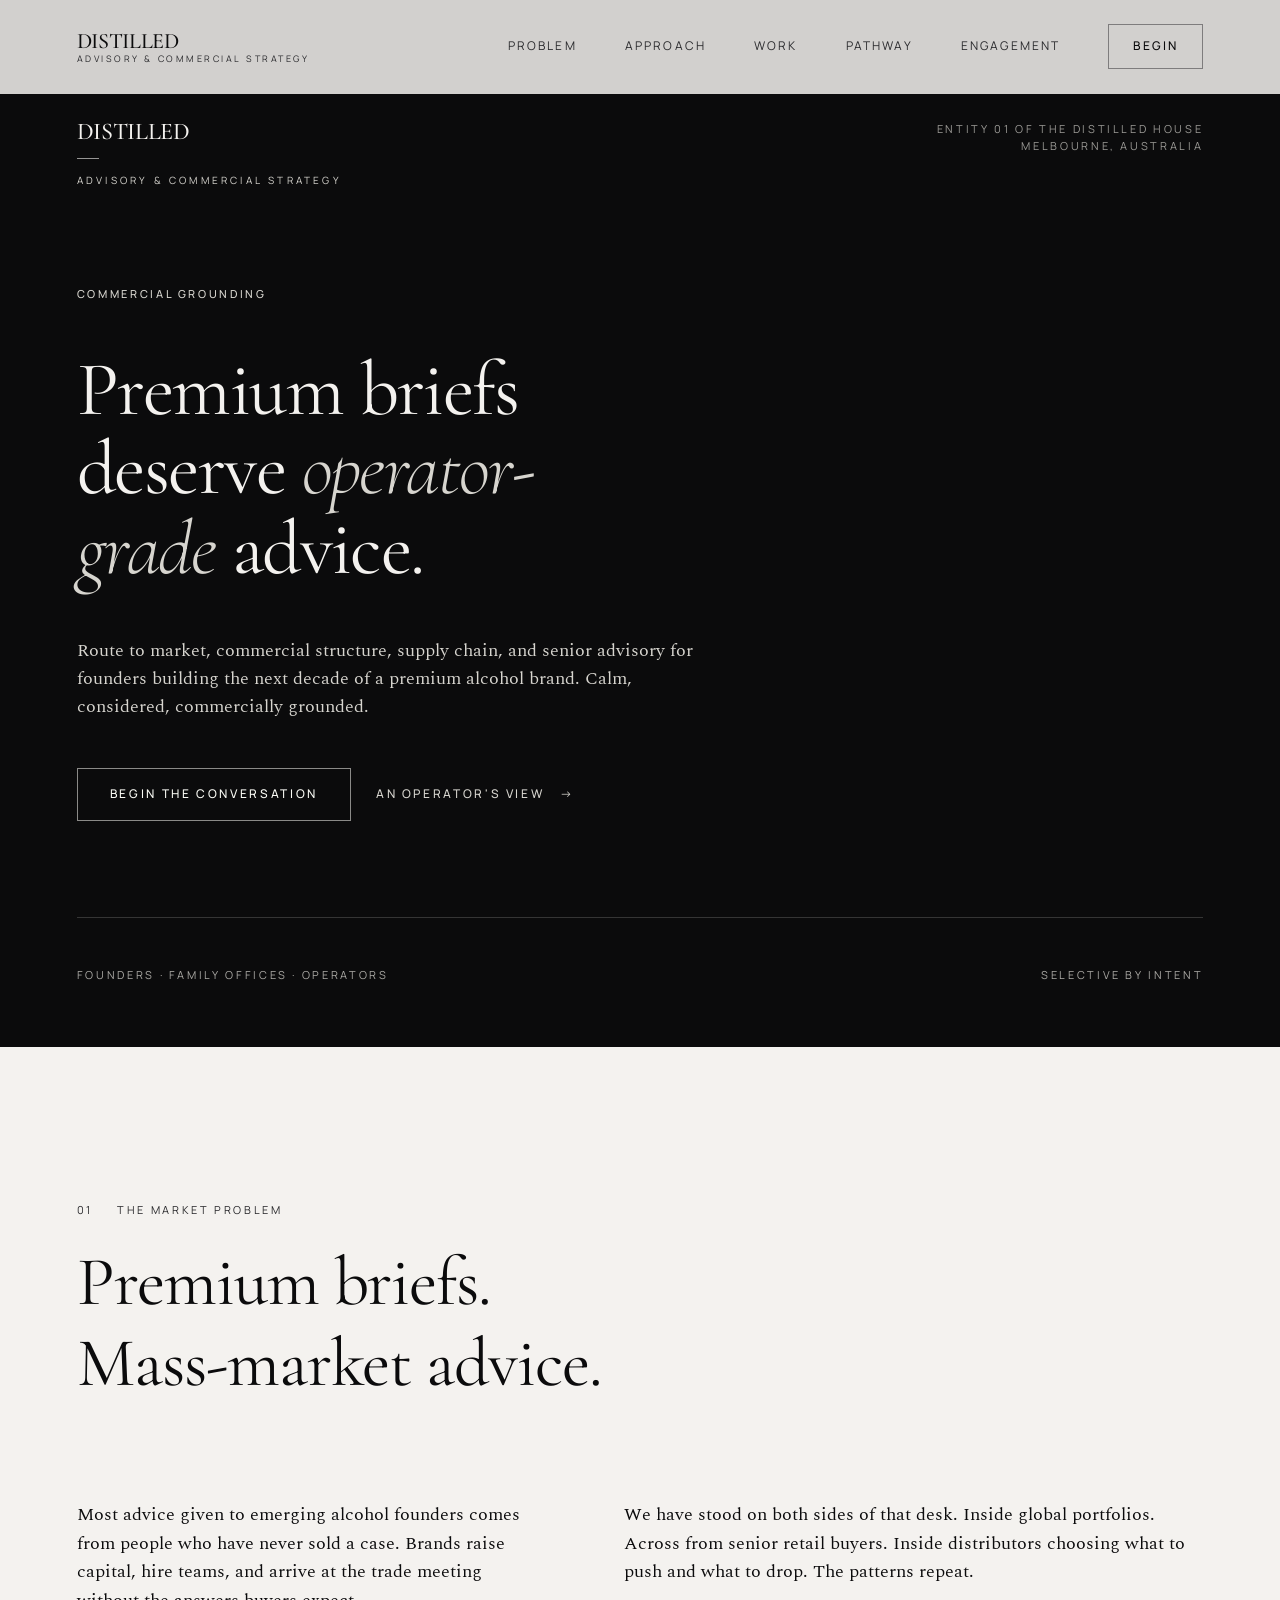
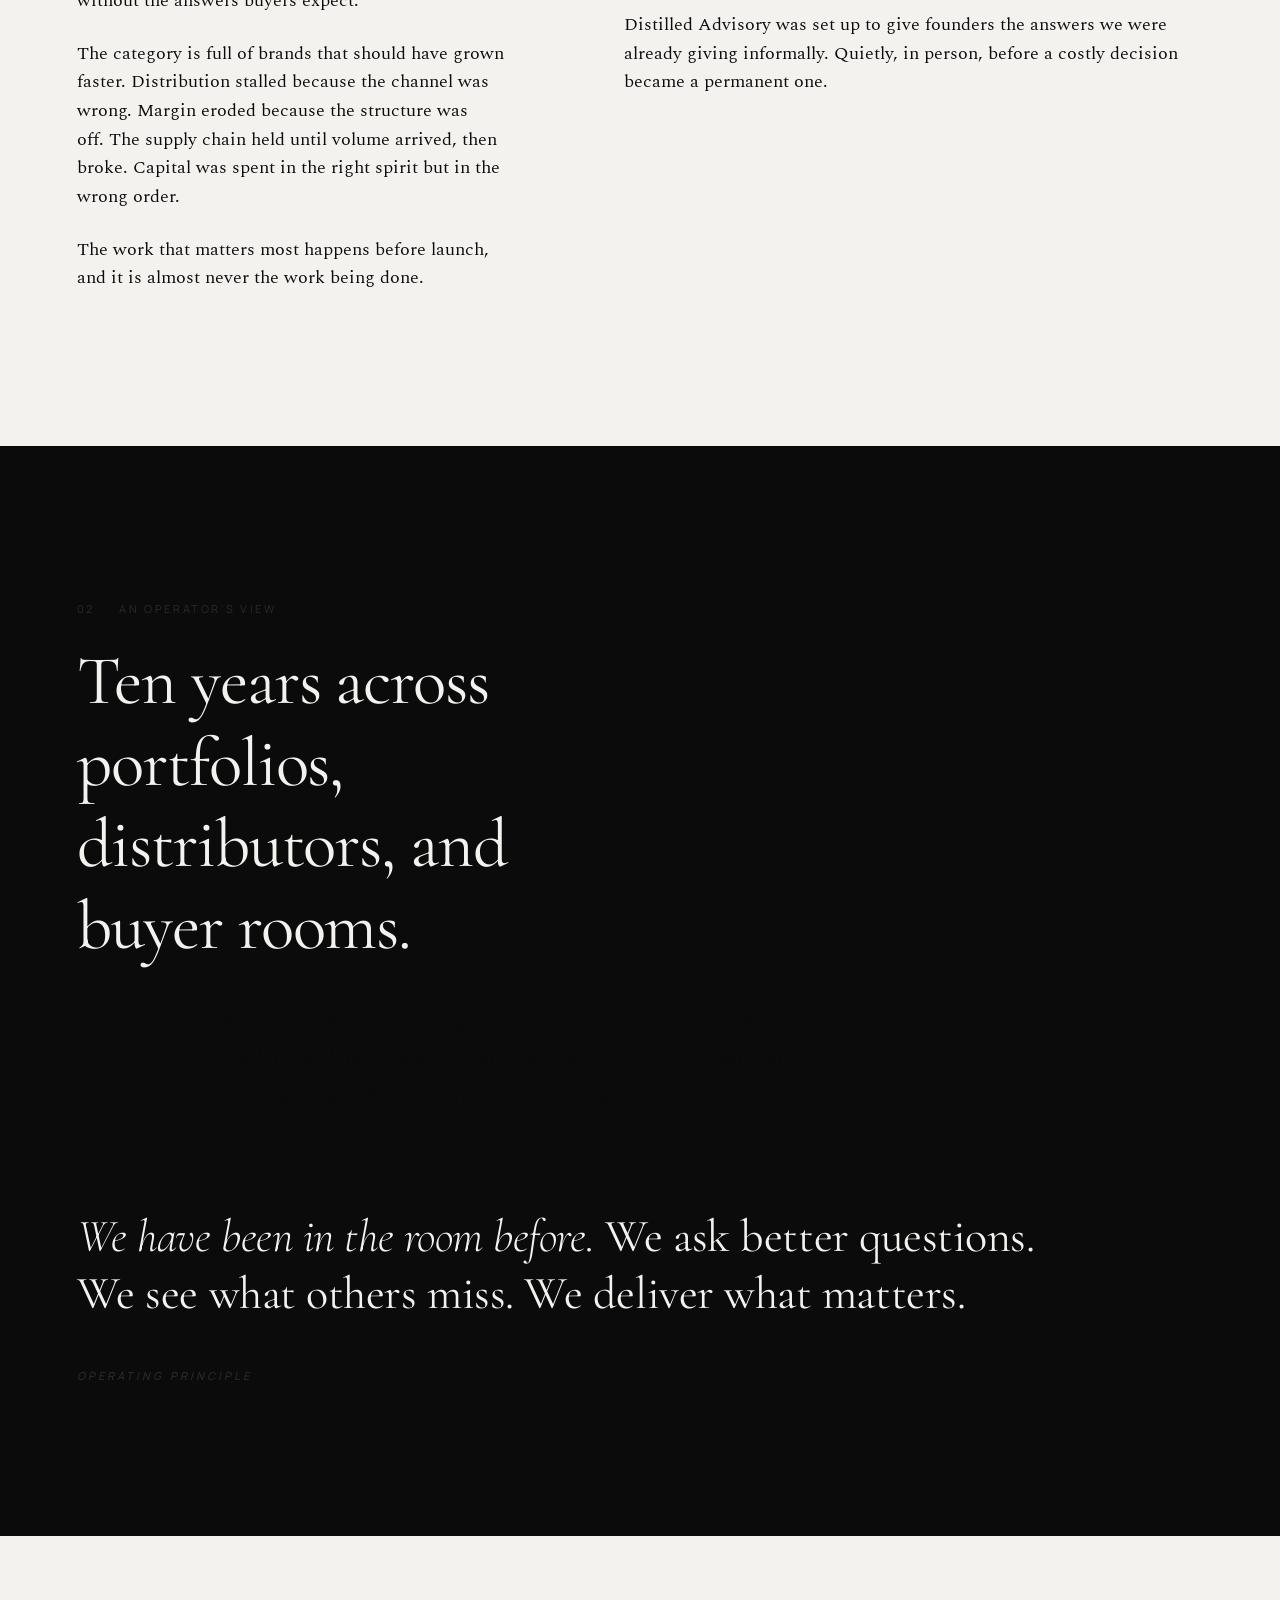
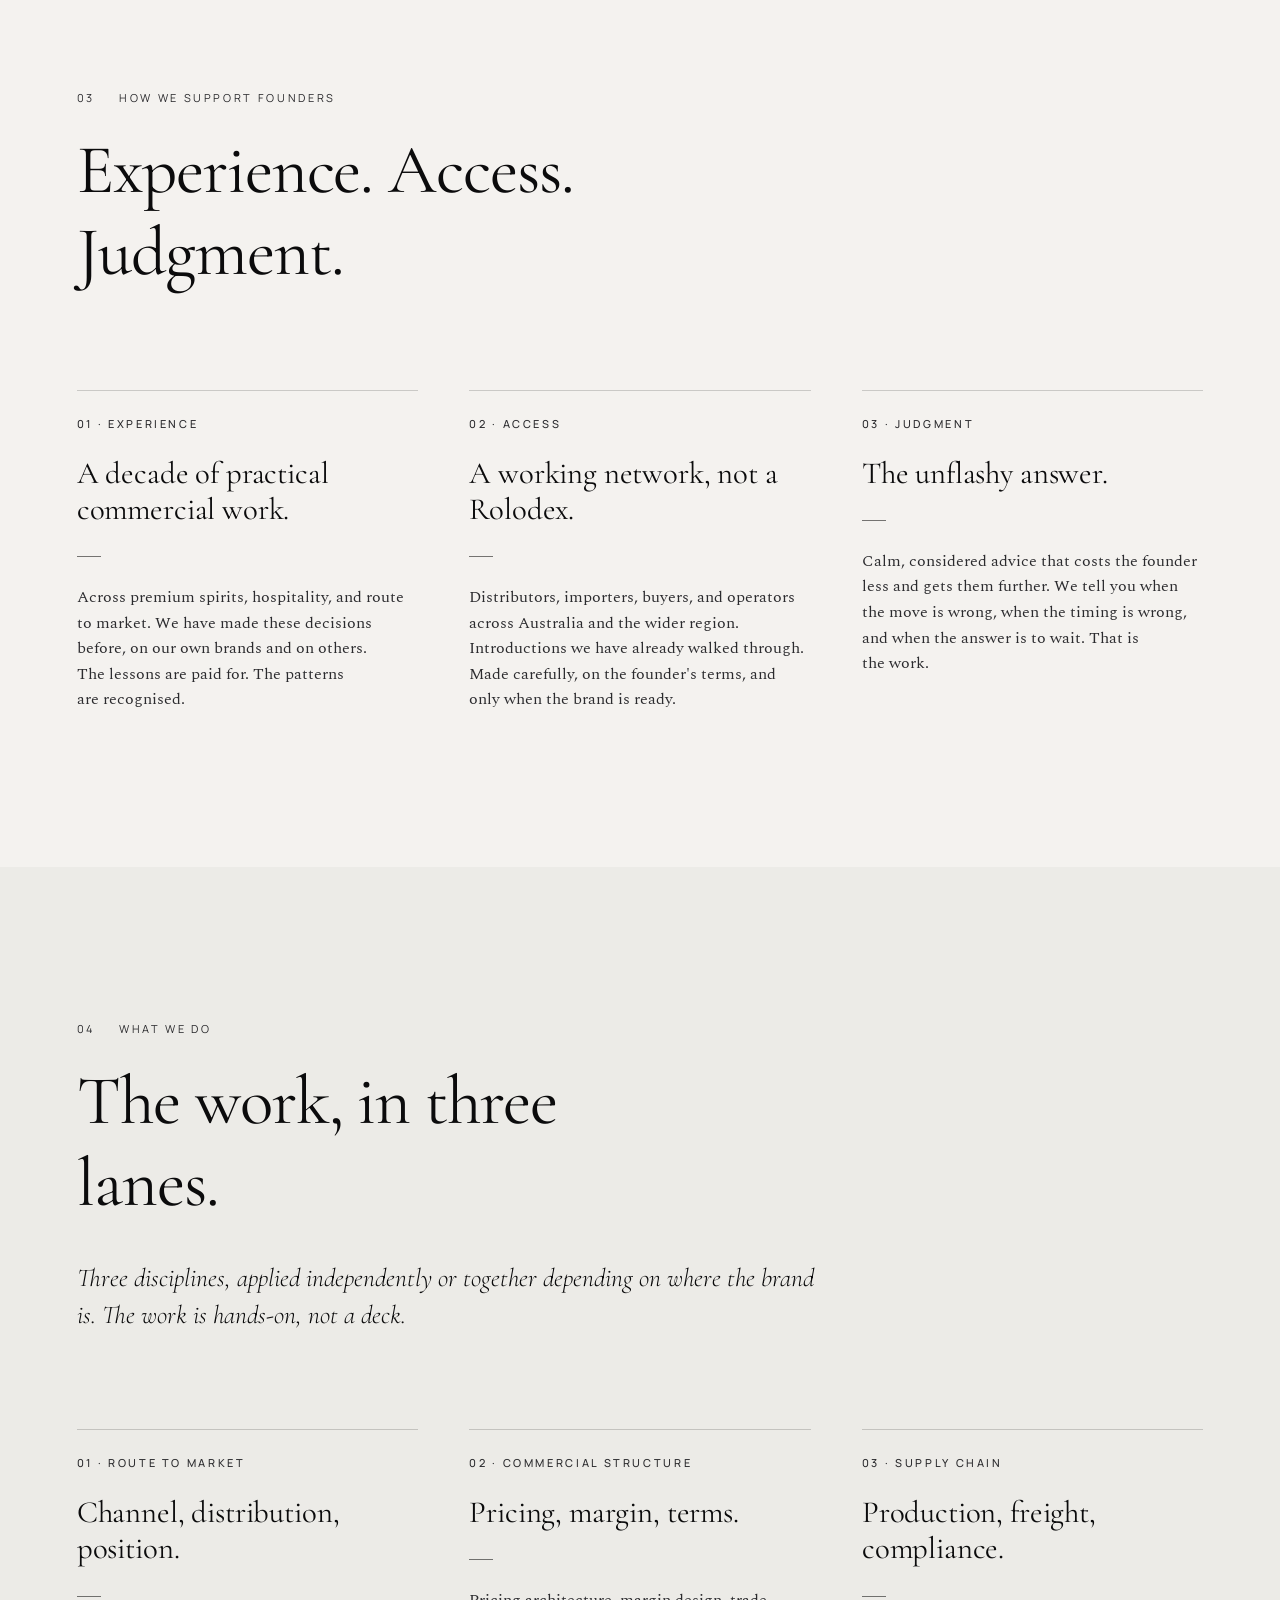
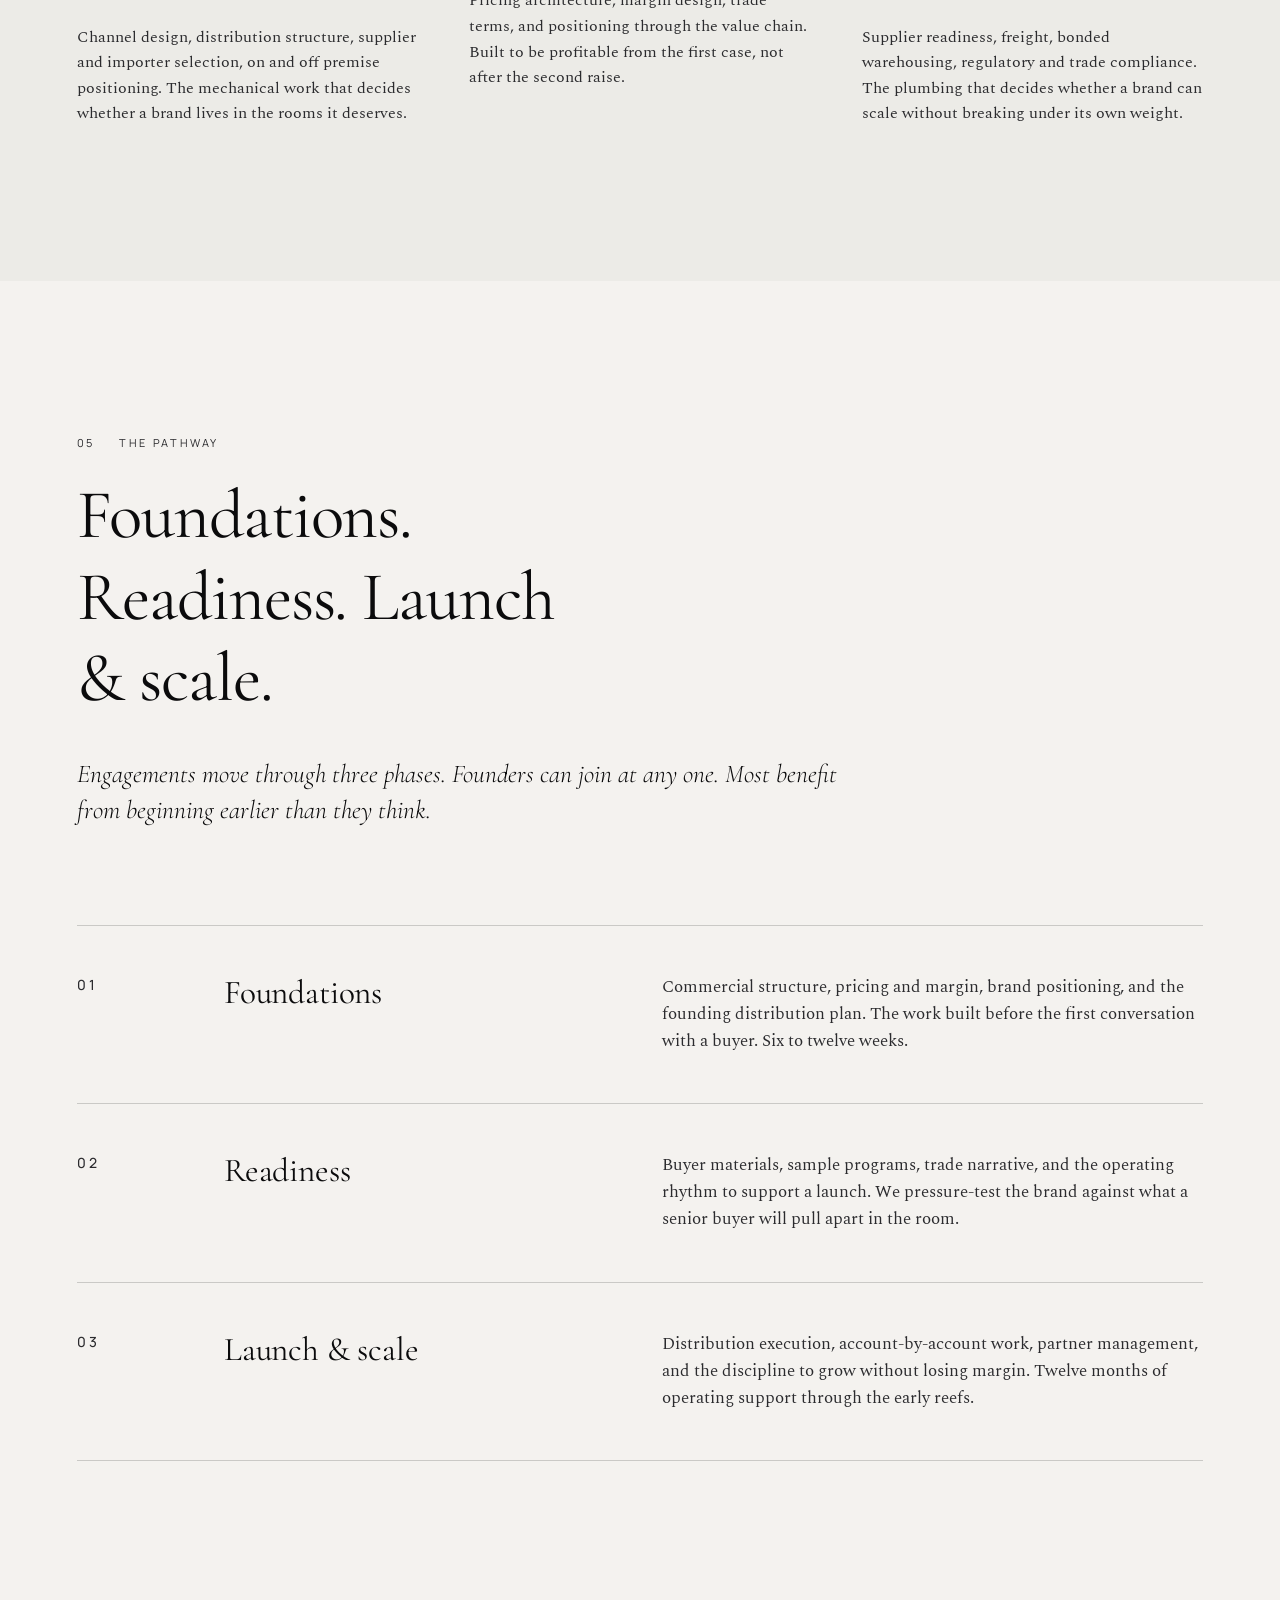
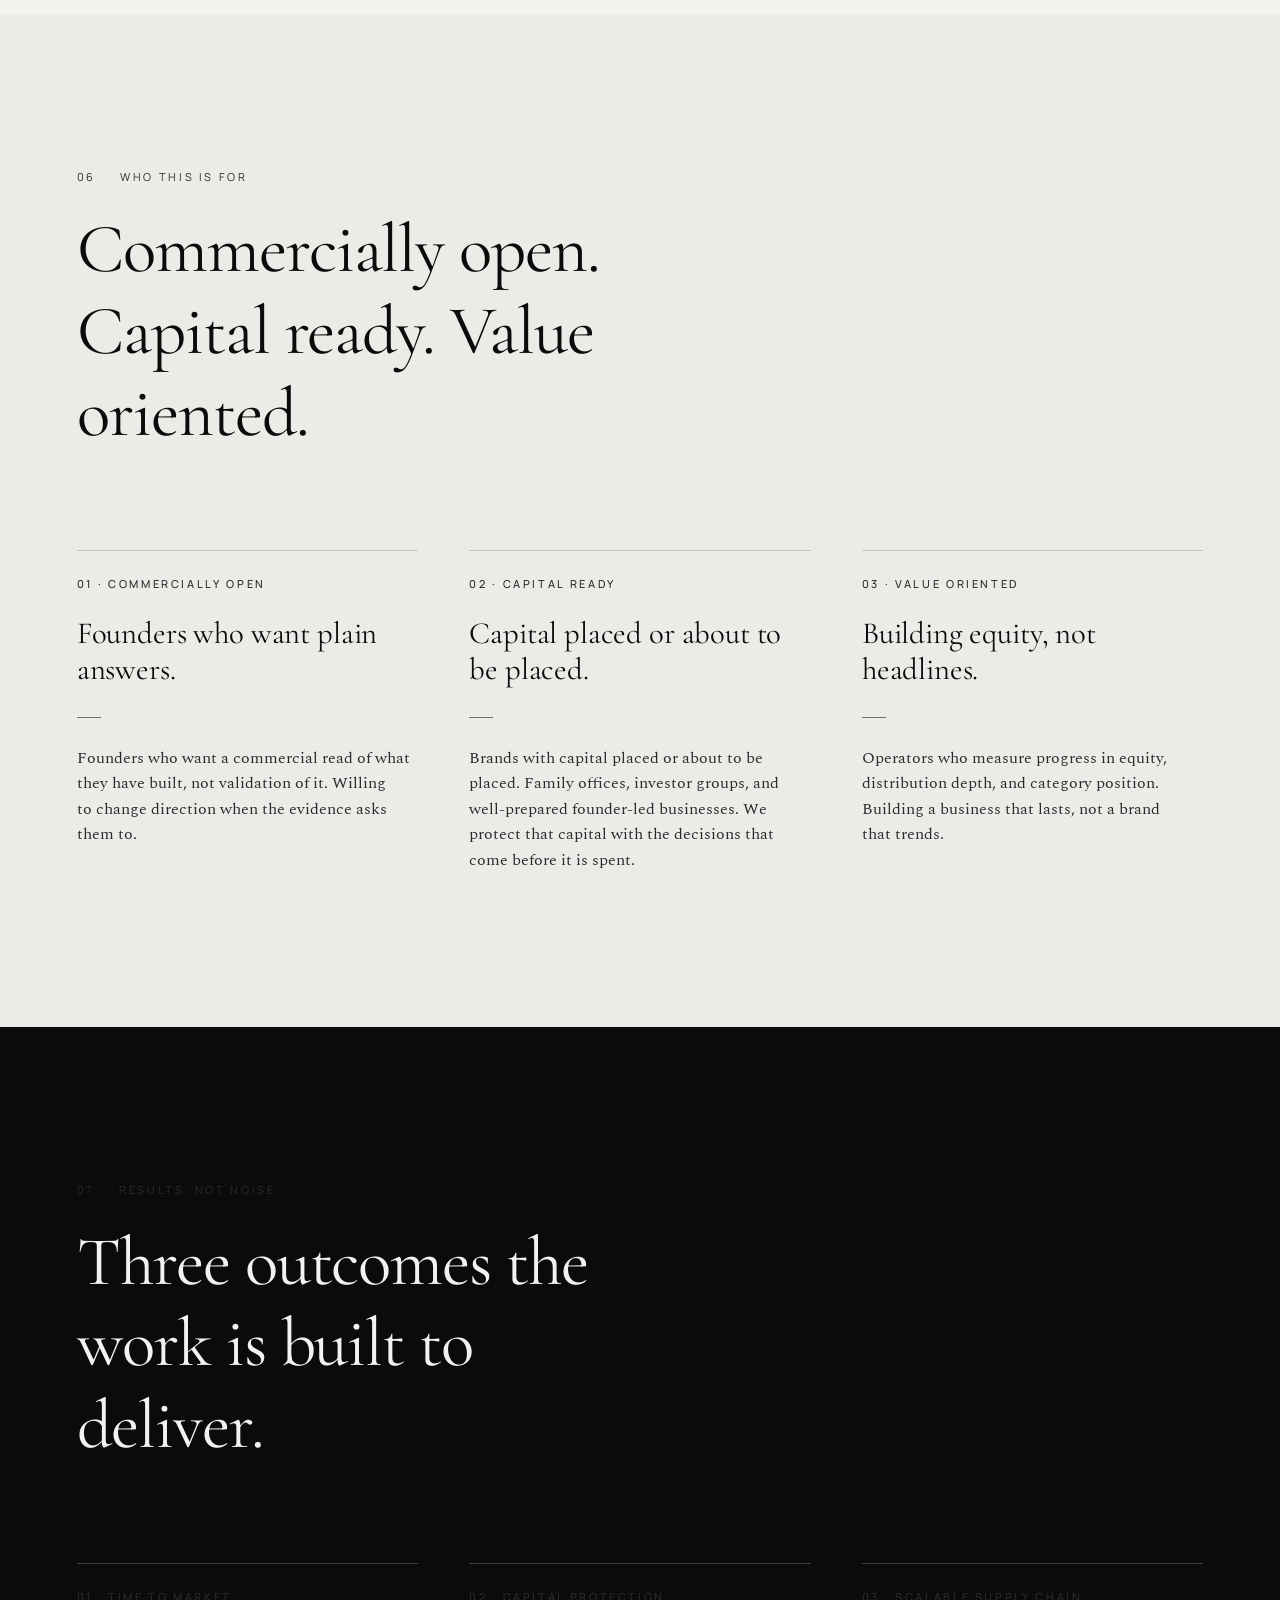
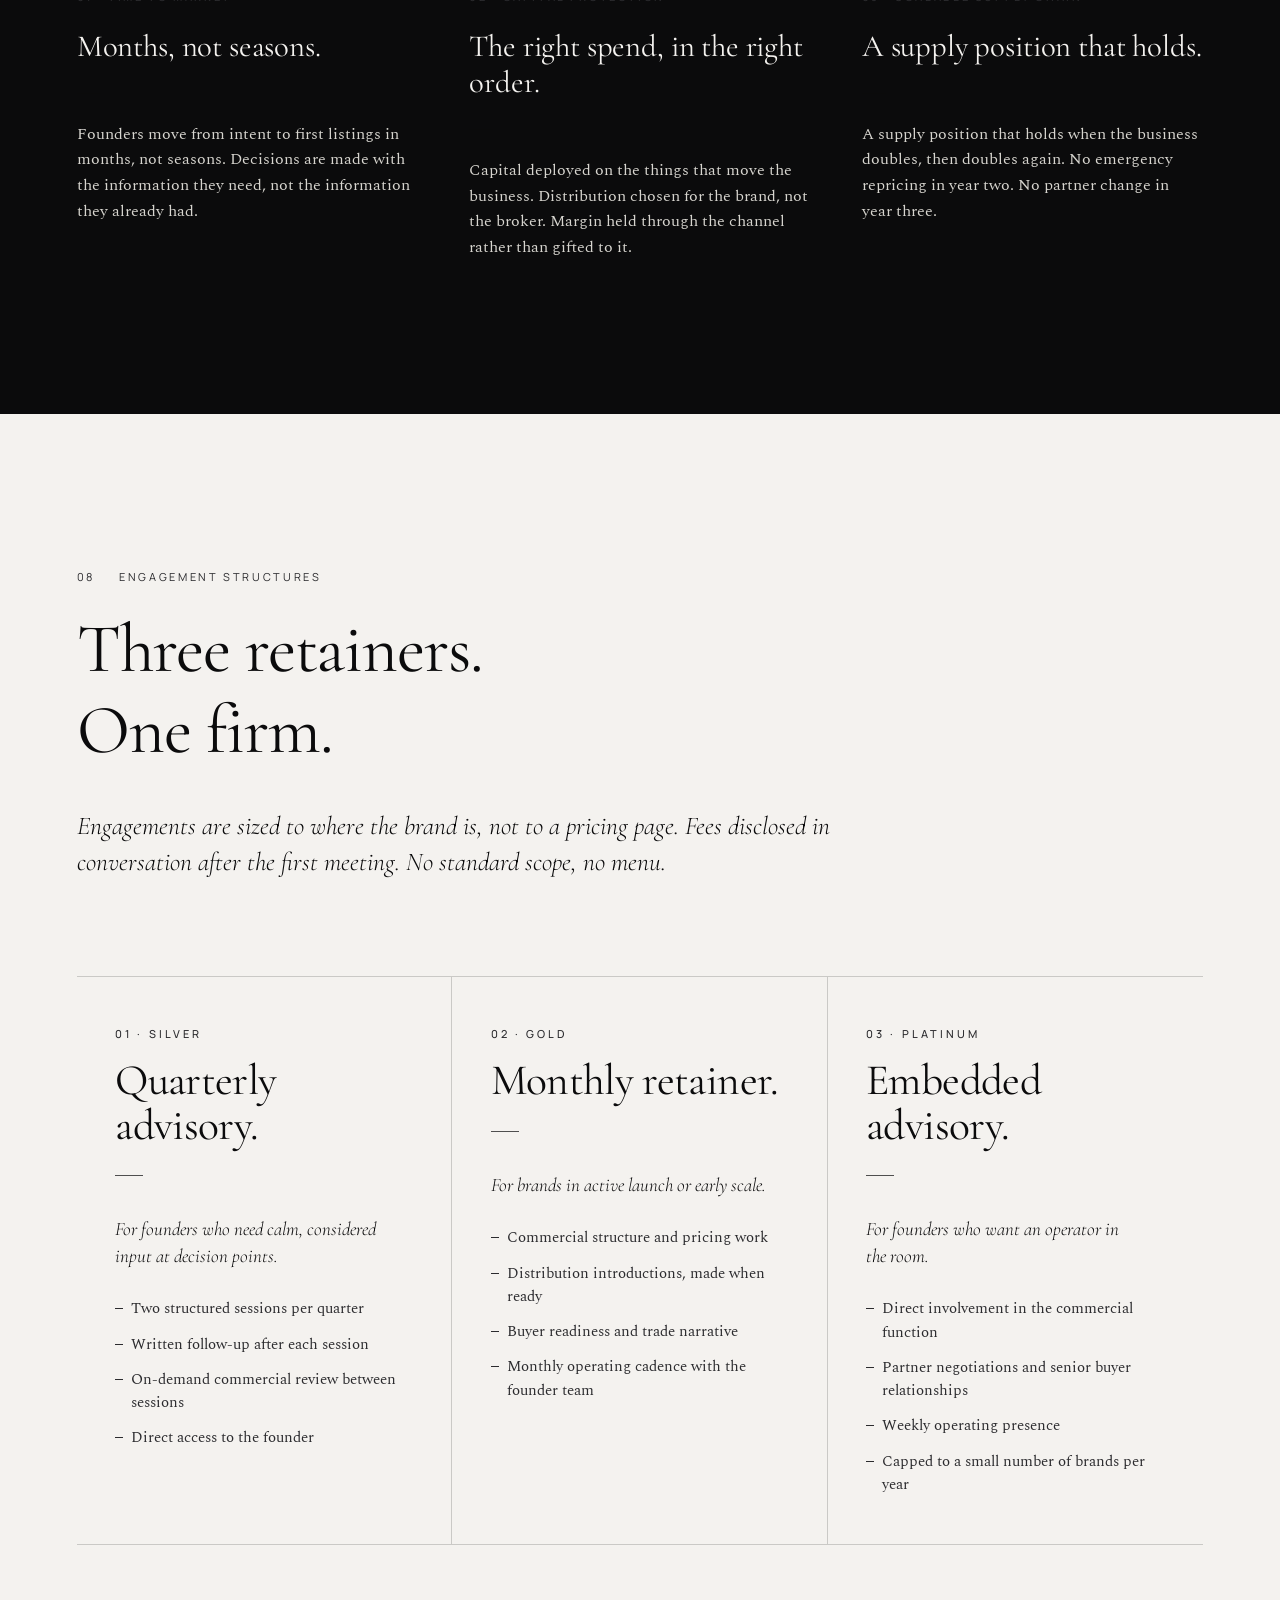
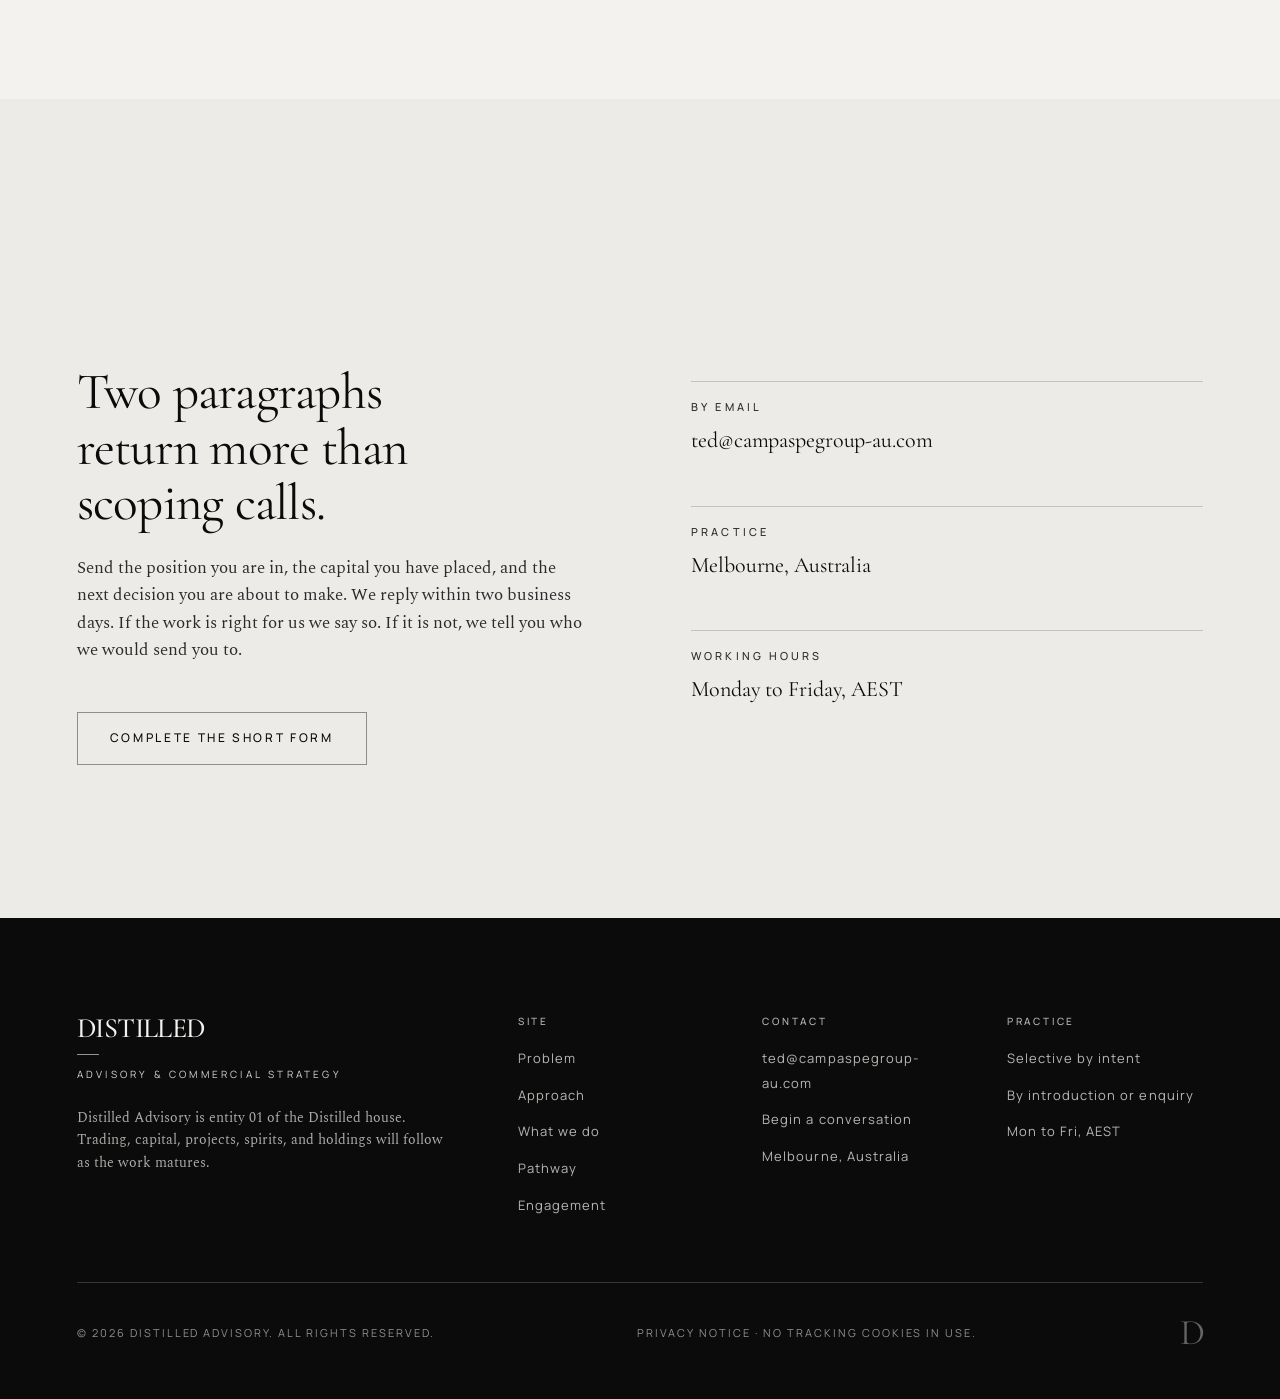
==== index.html @ 5939df92 "Initial site: editorial monochrome long-scroll, intake form, Netlify-ready" ====
<!doctype html>
<html lang="en-AU">
<head>
  <meta charset="utf-8">
  <meta name="viewport" content="width=device-width, initial-scale=1, viewport-fit=cover">
  <title>Distilled Advisory · Commercial Grounding for Premium Emerging Alcohol Brands</title>
  <meta name="description" content="Commercial grounding for emerging alcohol brands. Route to market, commercial structure, supply chain, and operator-grade advisory for founders building the next decade of their business.">
  <meta name="author" content="Distilled Advisory">
  <meta name="theme-color" content="#0B0B0C">

  <link rel="canonical" href="https://distilledadvisory.com.au/">

  <meta property="og:type" content="website">
  <meta property="og:site_name" content="Distilled Advisory">
  <meta property="og:title" content="Distilled Advisory · Commercial Grounding for Premium Emerging Alcohol Brands">
  <meta property="og:description" content="Route to market, commercial structure, supply chain, and operator-grade advisory for founders building premium alcohol brands.">
  <meta property="og:image" content="https://distilledadvisory.com.au/assets/icons/og-image.svg">
  <meta property="og:url" content="https://distilledadvisory.com.au/">

  <meta name="twitter:card" content="summary_large_image">
  <meta name="twitter:title" content="Distilled Advisory">
  <meta name="twitter:description" content="Commercial grounding for premium emerging alcohol brands.">
  <meta name="twitter:image" content="https://distilledadvisory.com.au/assets/icons/og-image.svg">

  <link rel="icon" href="/assets/icons/favicon.svg" type="image/svg+xml">
  <link rel="mask-icon" href="/assets/icons/favicon.svg" color="#0B0B0C">
  <link rel="apple-touch-icon" href="/assets/icons/apple-touch-icon.svg">

  <link rel="preconnect" href="https://fonts.googleapis.com">
  <link rel="preconnect" href="https://fonts.gstatic.com" crossorigin>

  <link rel="stylesheet" href="/assets/css/styles.css">
</head>
<body>

<a href="#main" class="skip-link">Skip to content</a>

<header class="nav" id="nav">
  <a href="/" class="nav__brand" aria-label="Distilled Advisory home">
    <span class="nav__wordmark">DISTILLED</span>
    <span class="nav__desc">Advisory &amp; Commercial Strategy</span>
  </a>

  <nav class="nav__links" aria-label="Primary">
    <a href="#problem" class="nav__link">Problem</a>
    <a href="#approach" class="nav__link">Approach</a>
    <a href="#work" class="nav__link">Work</a>
    <a href="#pathway" class="nav__link">Pathway</a>
    <a href="#engagement" class="nav__link">Engagement</a>
    <a href="/enquire.html" class="nav__cta">Begin</a>
  </nav>

  <button class="nav__toggle" aria-label="Menu" aria-expanded="false" aria-controls="nav-drawer">
    <span class="nav__toggle-bar"></span>
  </button>
</header>

<aside class="nav-drawer" id="nav-drawer" aria-hidden="true">
  <a href="#problem" class="nav-drawer__link">Problem</a>
  <a href="#approach" class="nav-drawer__link">Approach</a>
  <a href="#work" class="nav-drawer__link">Work</a>
  <a href="#pathway" class="nav-drawer__link">Pathway</a>
  <a href="#who" class="nav-drawer__link">Who this is for</a>
  <a href="#engagement" class="nav-drawer__link">Engagement</a>
  <a href="#contact" class="nav-drawer__link">Contact</a>
  <a href="/enquire.html" class="nav-drawer__link">Begin the conversation</a>
</aside>

<main id="main">

  <!-- ========== HERO ========== -->
  <section class="hero" aria-label="Distilled Advisory">
    <div class="hero__top">
      <div class="hero__brand">
        <div class="hero__wordmark">DISTILLED</div>
        <div class="hero__rule"></div>
        <div class="hero__desc">Advisory &amp; Commercial Strategy</div>
      </div>
      <div class="hero__meta">
        Entity 01 of the Distilled house<br>
        Melbourne, Australia
      </div>
    </div>

    <div class="hero__center">
      <div class="hero__eyebrow">Commercial grounding</div>
      <h1 class="hero__statement">
        Premium briefs deserve <em>operator-grade</em> advice.
      </h1>
      <p class="hero__lede">
        Route to market, commercial structure, supply chain, and senior advisory for founders building the next decade of a premium alcohol brand. Calm, considered, commercially grounded.
      </p>
      <div class="hero__actions">
        <a href="/enquire.html" class="btn btn--light">Begin the conversation</a>
        <a href="#approach" class="btn btn--ghost-light">An operator's view</a>
      </div>
    </div>

    <div class="hero__bottom">
      <div class="hero__bottom-item">Founders &middot; Family offices &middot; Operators</div>
      <div class="hero__bottom-item">Selective by intent</div>
    </div>
  </section>

  <!-- ========== MARKET PROBLEM ========== -->
  <section class="section section--paper" id="problem">
    <div class="container">
      <div class="section-header reveal">
        <div class="section-header__meta">
          <span class="section-header__num">01</span>
          <span>The market problem</span>
        </div>
        <h2 class="section-header__title">Premium briefs. Mass-market advice.</h2>
      </div>

      <div class="two-col reveal">
        <div class="two-col__body">
          <p>
            Most advice given to emerging alcohol founders comes from people who have never sold a case. Brands raise capital, hire teams, and arrive at the trade meeting without the answers buyers expect.
          </p>
          <p>
            The category is full of brands that should have grown faster. Distribution stalled because the channel was wrong. Margin eroded because the structure was off. The supply chain held until volume arrived, then broke. Capital was spent in the right spirit but in the wrong order.
          </p>
          <p>
            The work that matters most happens before launch, and it is almost never the work being done.
          </p>
        </div>
        <div class="two-col__body">
          <p>
            We have stood on both sides of that desk. Inside global portfolios. Across from senior retail buyers. Inside distributors choosing what to push and what to drop. The patterns repeat.
          </p>
          <p>
            Distilled Advisory was set up to give founders the answers we were already giving informally. Quietly, in person, before a costly decision became a permanent one.
          </p>
        </div>
      </div>
    </div>
  </section>

  <!-- ========== OPERATOR'S VIEW ========== -->
  <section class="section section--night" id="approach">
    <div class="container">
      <div class="section-header reveal">
        <div class="section-header__meta">
          <span class="section-header__num">02</span>
          <span>An operator's view</span>
        </div>
        <h2 class="section-header__title">Ten years across portfolios, distributors, and buyer rooms.</h2>
        <p class="section-header__lede">
          We have run commercial functions inside global drinks portfolios, sold from the distributor side, and worked with senior retail buyers across the on-premise and off-premise channels. We have watched what holds and what does not.
        </p>
      </div>

      <div class="quote reveal">
        We have been in the room before. <b>We ask better questions. We see what others miss. We deliver what matters.</b>
        <div class="quote__attr">Operating principle</div>
      </div>
    </div>
  </section>

  <!-- ========== HOW WE SUPPORT FOUNDERS ========== -->
  <section class="section section--paper" id="value">
    <div class="container">
      <div class="section-header reveal">
        <div class="section-header__meta">
          <span class="section-header__num">03</span>
          <span>How we support founders</span>
        </div>
        <h2 class="section-header__title">Experience. Access. Judgment.</h2>
      </div>

      <div class="tiles">
        <article class="tile reveal">
          <div class="tile__num">01 &middot; Experience</div>
          <h3 class="tile__title">A decade of practical commercial work.</h3>
          <div class="tile__rule"></div>
          <p class="tile__body">
            Across premium spirits, hospitality, and route to market. We have made these decisions before, on our own brands and on others. The lessons are paid for. The patterns are recognised.
          </p>
        </article>

        <article class="tile reveal">
          <div class="tile__num">02 &middot; Access</div>
          <h3 class="tile__title">A working network, not a Rolodex.</h3>
          <div class="tile__rule"></div>
          <p class="tile__body">
            Distributors, importers, buyers, and operators across Australia and the wider region. Introductions we have already walked through. Made carefully, on the founder's terms, and only when the brand is ready.
          </p>
        </article>

        <article class="tile reveal">
          <div class="tile__num">03 &middot; Judgment</div>
          <h3 class="tile__title">The unflashy answer.</h3>
          <div class="tile__rule"></div>
          <p class="tile__body">
            Calm, considered advice that costs the founder less and gets them further. We tell you when the move is wrong, when the timing is wrong, and when the answer is to wait. That is the work.
          </p>
        </article>
      </div>
    </div>
  </section>

  <!-- ========== WHAT WE DO ========== -->
  <section class="section section--bone" id="work">
    <div class="container">
      <div class="section-header reveal">
        <div class="section-header__meta">
          <span class="section-header__num">04</span>
          <span>What we do</span>
        </div>
        <h2 class="section-header__title">The work, in three lanes.</h2>
        <p class="section-header__lede">
          Three disciplines, applied independently or together depending on where the brand is. The work is hands-on, not a deck.
        </p>
      </div>

      <div class="tiles">
        <article class="tile reveal">
          <div class="tile__num">01 &middot; Route to market</div>
          <h3 class="tile__title">Channel, distribution, position.</h3>
          <div class="tile__rule"></div>
          <p class="tile__body">
            Channel design, distribution structure, supplier and importer selection, on and off premise positioning. The mechanical work that decides whether a brand lives in the rooms it deserves.
          </p>
        </article>

        <article class="tile reveal">
          <div class="tile__num">02 &middot; Commercial structure</div>
          <h3 class="tile__title">Pricing, margin, terms.</h3>
          <div class="tile__rule"></div>
          <p class="tile__body">
            Pricing architecture, margin design, trade terms, and positioning through the value chain. Built to be profitable from the first case, not after the second raise.
          </p>
        </article>

        <article class="tile reveal">
          <div class="tile__num">03 &middot; Supply chain</div>
          <h3 class="tile__title">Production, freight, compliance.</h3>
          <div class="tile__rule"></div>
          <p class="tile__body">
            Supplier readiness, freight, bonded warehousing, regulatory and trade compliance. The plumbing that decides whether a brand can scale without breaking under its own weight.
          </p>
        </article>
      </div>
    </div>
  </section>

  <!-- ========== PATHWAY ========== -->
  <section class="section section--paper" id="pathway">
    <div class="container">
      <div class="section-header reveal">
        <div class="section-header__meta">
          <span class="section-header__num">05</span>
          <span>The pathway</span>
        </div>
        <h2 class="section-header__title">Foundations. Readiness. Launch &amp; scale.</h2>
        <p class="section-header__lede">
          Engagements move through three phases. Founders can join at any one. Most benefit from beginning earlier than they think.
        </p>
      </div>

      <div class="pathway reveal">
        <div class="pathway__row">
          <div class="pathway__num">01</div>
          <h3 class="pathway__title">Foundations</h3>
          <p class="pathway__body">
            Commercial structure, pricing and margin, brand positioning, and the founding distribution plan. The work built before the first conversation with a buyer. Six to twelve weeks.
          </p>
        </div>
        <div class="pathway__row">
          <div class="pathway__num">02</div>
          <h3 class="pathway__title">Readiness</h3>
          <p class="pathway__body">
            Buyer materials, sample programs, trade narrative, and the operating rhythm to support a launch. We pressure-test the brand against what a senior buyer will pull apart in the room.
          </p>
        </div>
        <div class="pathway__row">
          <div class="pathway__num">03</div>
          <h3 class="pathway__title">Launch &amp; scale</h3>
          <p class="pathway__body">
            Distribution execution, account-by-account work, partner management, and the discipline to grow without losing margin. Twelve months of operating support through the early reefs.
          </p>
        </div>
      </div>
    </div>
  </section>

  <!-- ========== WHO THIS IS FOR ========== -->
  <section class="section section--bone" id="who">
    <div class="container">
      <div class="section-header reveal">
        <div class="section-header__meta">
          <span class="section-header__num">06</span>
          <span>Who this is for</span>
        </div>
        <h2 class="section-header__title">Commercially open. Capital ready. Value oriented.</h2>
      </div>

      <div class="tiles">
        <article class="tile reveal">
          <div class="tile__num">01 &middot; Commercially open</div>
          <h3 class="tile__title">Founders who want plain answers.</h3>
          <div class="tile__rule"></div>
          <p class="tile__body">
            Founders who want a commercial read of what they have built, not validation of it. Willing to change direction when the evidence asks them to.
          </p>
        </article>

        <article class="tile reveal">
          <div class="tile__num">02 &middot; Capital ready</div>
          <h3 class="tile__title">Capital placed or about to be placed.</h3>
          <div class="tile__rule"></div>
          <p class="tile__body">
            Brands with capital placed or about to be placed. Family offices, investor groups, and well-prepared founder-led businesses. We protect that capital with the decisions that come before it is spent.
          </p>
        </article>

        <article class="tile reveal">
          <div class="tile__num">03 &middot; Value oriented</div>
          <h3 class="tile__title">Building equity, not headlines.</h3>
          <div class="tile__rule"></div>
          <p class="tile__body">
            Operators who measure progress in equity, distribution depth, and category position. Building a business that lasts, not a brand that trends.
          </p>
        </article>
      </div>
    </div>
  </section>

  <!-- ========== RESULTS ========== -->
  <section class="section section--night" id="results">
    <div class="container">
      <div class="section-header reveal">
        <div class="section-header__meta">
          <span class="section-header__num">07</span>
          <span>Results, not noise</span>
        </div>
        <h2 class="section-header__title">Three outcomes the work is built to deliver.</h2>
      </div>

      <div class="tiles">
        <article class="tile reveal">
          <div class="tile__num">01 &middot; Time to market</div>
          <h3 class="tile__title">Months, not seasons.</h3>
          <div class="tile__rule"></div>
          <p class="tile__body">
            Founders move from intent to first listings in months, not seasons. Decisions are made with the information they need, not the information they already had.
          </p>
        </article>

        <article class="tile reveal">
          <div class="tile__num">02 &middot; Capital protection</div>
          <h3 class="tile__title">The right spend, in the right order.</h3>
          <div class="tile__rule"></div>
          <p class="tile__body">
            Capital deployed on the things that move the business. Distribution chosen for the brand, not the broker. Margin held through the channel rather than gifted to it.
          </p>
        </article>

        <article class="tile reveal">
          <div class="tile__num">03 &middot; Scalable supply chain</div>
          <h3 class="tile__title">A supply position that holds.</h3>
          <div class="tile__rule"></div>
          <p class="tile__body">
            A supply position that holds when the business doubles, then doubles again. No emergency repricing in year two. No partner change in year three.
          </p>
        </article>
      </div>
    </div>
  </section>

  <!-- ========== ENGAGEMENT ========== -->
  <section class="section section--paper" id="engagement">
    <div class="container">
      <div class="section-header reveal">
        <div class="section-header__meta">
          <span class="section-header__num">08</span>
          <span>Engagement structures</span>
        </div>
        <h2 class="section-header__title">Three retainers. One firm.</h2>
        <p class="section-header__lede">
          Engagements are sized to where the brand is, not to a pricing page. Fees disclosed in conversation after the first meeting. No standard scope, no menu.
        </p>
      </div>

      <div class="tiers reveal">
        <div class="tier">
          <div class="tier__label">01 &middot; Silver</div>
          <div class="tier__title">Quarterly advisory.</div>
          <div class="tier__rule"></div>
          <p class="tier__lede">For founders who need calm, considered input at decision points.</p>
          <ul class="tier__list">
            <li>Two structured sessions per quarter</li>
            <li>Written follow-up after each session</li>
            <li>On-demand commercial review between sessions</li>
            <li>Direct access to the founder</li>
          </ul>
        </div>

        <div class="tier">
          <div class="tier__label">02 &middot; Gold</div>
          <div class="tier__title">Monthly retainer.</div>
          <div class="tier__rule"></div>
          <p class="tier__lede">For brands in active launch or early scale.</p>
          <ul class="tier__list">
            <li>Commercial structure and pricing work</li>
            <li>Distribution introductions, made when ready</li>
            <li>Buyer readiness and trade narrative</li>
            <li>Monthly operating cadence with the founder team</li>
          </ul>
        </div>

        <div class="tier">
          <div class="tier__label">03 &middot; Platinum</div>
          <div class="tier__title">Embedded advisory.</div>
          <div class="tier__rule"></div>
          <p class="tier__lede">For founders who want an operator in the room.</p>
          <ul class="tier__list">
            <li>Direct involvement in the commercial function</li>
            <li>Partner negotiations and senior buyer relationships</li>
            <li>Weekly operating presence</li>
            <li>Capped to a small number of brands per year</li>
          </ul>
        </div>
      </div>
    </div>
  </section>

  <!-- ========== CONTACT ========== -->
  <section class="section section--bone" id="contact">
    <div class="container">
      <div class="section-header reveal">
        <div class="section-header__meta">
          <span class="section-header__num">09</span>
          <span>Start the conversation</span>
        </div>
      </div>

      <div class="contact reveal">
        <div>
          <h2 class="contact__lead">Two paragraphs return more than scoping calls.</h2>
          <p class="contact__body">
            Send the position you are in, the capital you have placed, and the next decision you are about to make. We reply within two business days. If the work is right for us we say so. If it is not, we tell you who we would send you to.
          </p>
          <div style="margin-top: var(--space-7);">
            <a href="/enquire.html" class="btn btn--dark">Complete the short form</a>
          </div>
        </div>

        <div class="contact__points">
          <div class="contact__point">
            <div class="contact__point-label">By email</div>
            <div class="contact__point-value">
              <a href="mailto:ted@campaspegroup-au.com">ted@campaspegroup-au.com</a>
            </div>
          </div>
          <div class="contact__point">
            <div class="contact__point-label">Practice</div>
            <div class="contact__point-value">Melbourne, Australia</div>
          </div>
          <div class="contact__point">
            <div class="contact__point-label">Working hours</div>
            <div class="contact__point-value">Monday to Friday, AEST</div>
          </div>
        </div>
      </div>
    </div>
  </section>

</main>

<!-- ========== FOOTER ========== -->
<footer class="footer">
  <div class="footer__top">
    <div>
      <div class="footer__brand-wm">DISTILLED</div>
      <div class="footer__brand-rule"></div>
      <div class="footer__brand-desc">Advisory &amp; Commercial Strategy</div>
      <p class="footer__brand-note">
        Distilled Advisory is entity 01 of the Distilled house. Trading, capital, projects, spirits, and holdings will follow as the work matures.
      </p>
    </div>

    <div>
      <div class="footer__col-label">Site</div>
      <ul class="footer__list">
        <li><a href="#problem">Problem</a></li>
        <li><a href="#approach">Approach</a></li>
        <li><a href="#work">What we do</a></li>
        <li><a href="#pathway">Pathway</a></li>
        <li><a href="#engagement">Engagement</a></li>
      </ul>
    </div>

    <div>
      <div class="footer__col-label">Contact</div>
      <ul class="footer__list">
        <li><a href="mailto:ted@campaspegroup-au.com">ted@campaspegroup-au.com</a></li>
        <li><a href="/enquire.html">Begin a conversation</a></li>
        <li><span>Melbourne, Australia</span></li>
      </ul>
    </div>

    <div>
      <div class="footer__col-label">Practice</div>
      <ul class="footer__list">
        <li><span>Selective by intent</span></li>
        <li><span>By introduction or enquiry</span></li>
        <li><span>Mon to Fri, AEST</span></li>
      </ul>
    </div>
  </div>

  <div class="footer__bottom">
    <div>&copy; 2026 Distilled Advisory. All rights reserved.</div>
    <div>Privacy notice &middot; No tracking cookies in use.</div>
    <div class="footer__d" aria-hidden="true">D</div>
  </div>
</footer>

<script src="/assets/js/site.js" defer></script>
</body>
</html>
---- assets/css/styles.css ----
/* =============================================================
   Distilled Advisory
   Monochrome. Paper and finish do the work.
   No "brand colour" in the marketing sense.
   ============================================================= */

@import url('https://fonts.googleapis.com/css2?family=Cormorant+Garamond:ital,wght@0,300;0,400;0,500;0,600;1,300;1,400&family=Spectral:ital,wght@0,300;0,400;0,500;1,300;1,400&family=Manrope:wght@300;400;500;600&display=swap');

:root {
  /* ============== INK (dark side) =============================== */
  --ink-900: #0B0B0C;
  --ink-800: #1A1A1C;
  --ink-700: #2B2B2E;
  --ink-600: #3E3E40;
  --ink-500: #6A6A6E;

  /* ============== PAPER (light side) ============================ */
  --paper-300: #D7D5CF;
  --paper-200: #ECEBE7;
  --paper-100: #F4F2EF;
  --paper-50:  #FAFBF5;

  /* ============== SEMANTIC ===================================== */
  --bg:           var(--paper-100);
  --bg-raised:    var(--paper-50);
  --bg-recessed:  var(--paper-200);
  --bg-edge:      var(--paper-300);

  --fg:           var(--ink-900);
  --fg-muted:     var(--ink-700);
  --fg-subtle:    var(--ink-600);
  --fg-faint:     var(--ink-500);

  --rule:         rgba(11, 11, 12, 0.18);
  --rule-strong:  rgba(11, 11, 12, 0.42);
  --rule-faint:   rgba(11, 11, 12, 0.08);

  /* ============== TYPOGRAPHY =================================== */
  --font-display: 'Cormorant Garamond', 'Editorial New', Georgia, serif;
  --font-body:    'Spectral', Georgia, serif;
  --font-sans:    'Manrope', -apple-system, BlinkMacSystemFont, system-ui, sans-serif;

  /* ============== TYPE SCALE =================================== */
  --type-masthead: clamp(56px, 9vw, 132px);
  --type-display:  clamp(40px, 5.4vw, 84px);
  --type-h1:       clamp(32px, 3.4vw, 48px);
  --type-h2:       clamp(24px, 2.4vw, 32px);
  --type-h3:       20px;
  --type-h4:       16px;
  --type-body:     16px;
  --type-body-sm:  14px;
  --type-caption:  12px;
  --type-eyebrow:  11px;

  --lh-tight: 1.02;
  --lh-snug:  1.18;
  --lh-text:  1.55;
  --lh-loose: 1.7;

  --tracking-mast:    -0.02em;
  --tracking-text:     0;
  --tracking-label:    0.18em;
  --tracking-eyebrow:  0.24em;

  /* ============== SPACING ====================================== */
  --space-1: 4px;
  --space-2: 8px;
  --space-3: 12px;
  --space-4: 16px;
  --space-5: 24px;
  --space-6: 32px;
  --space-7: 48px;
  --space-8: 64px;
  --space-9: 96px;
  --space-10: 128px;

  --margin-doc-x: clamp(24px, 6vw, 96px);
  --margin-section-y: clamp(72px, 12vw, 160px);

  --max-line: 64ch;
  --max-text: 720px;
  --max-page: 1320px;

  /* ============== MOTION ======================================= */
  --ease:        cubic-bezier(0.32, 0.08, 0.24, 1);
  --duration-1:  120ms;
  --duration-2:  220ms;
  --duration-3:  360ms;
}

/* ============== TACTILE NIGHT MODE ============================ */
[data-mode="night"] {
  --bg:           var(--ink-900);
  --bg-raised:    var(--ink-800);
  --bg-recessed:  #050506;
  --bg-edge:      var(--ink-700);

  --fg:           var(--paper-100);
  --fg-muted:     var(--paper-300);
  --fg-subtle:    #9A9A95;
  --fg-faint:     #6A6A6E;

  --rule:         rgba(244, 242, 239, 0.22);
  --rule-strong:  rgba(244, 242, 239, 0.55);
  --rule-faint:   rgba(244, 242, 239, 0.10);
}

/* ============== RESET / BASE ================================== */
*, *::before, *::after { box-sizing: border-box; }

html {
  scroll-behavior: smooth;
  scroll-padding-top: 80px;
  -webkit-text-size-adjust: 100%;
}

@media (prefers-reduced-motion: reduce) {
  html { scroll-behavior: auto; }
  *, *::before, *::after {
    animation-duration: 0.01ms !important;
    animation-iteration-count: 1 !important;
    transition-duration: 0.01ms !important;
  }
}

body {
  margin: 0;
  background: var(--bg);
  color: var(--fg);
  font-family: var(--font-body);
  font-size: var(--type-body);
  line-height: var(--lh-text);
  font-weight: 400;
  -webkit-font-smoothing: antialiased;
  -moz-osx-font-smoothing: grayscale;
  text-rendering: optimizeLegibility;
}

img, svg { display: block; max-width: 100%; height: auto; }

a { color: inherit; text-decoration: none; }

::selection { background: var(--ink-900); color: var(--paper-50); }

/* ============== TYPOGRAPHY ==================================== */
h1, h2, h3, h4, p { margin: 0; }

h1, .h1 {
  font-family: var(--font-display);
  font-weight: 400;
  font-size: var(--type-display);
  line-height: var(--lh-snug);
  letter-spacing: -0.015em;
}

h2, .h2 {
  font-family: var(--font-display);
  font-weight: 400;
  font-size: var(--type-h1);
  line-height: var(--lh-snug);
  letter-spacing: -0.01em;
}

h3, .h3 {
  font-family: var(--font-display);
  font-weight: 400;
  font-size: var(--type-h2);
  line-height: 1.22;
  letter-spacing: -0.005em;
}

h4, .h4 {
  font-family: var(--font-sans);
  font-weight: 500;
  font-size: var(--type-h4);
  line-height: 1.3;
}

p, .body {
  font-family: var(--font-body);
  font-size: var(--type-body);
  line-height: var(--lh-text);
  text-wrap: pretty;
  max-width: var(--max-line);
}

.lede {
  font-family: var(--font-display);
  font-weight: 300;
  font-style: italic;
  font-size: clamp(20px, 2.2vw, 28px);
  line-height: 1.4;
  max-width: 880px;
  color: var(--fg);
}

.eyebrow {
  font-family: var(--font-sans);
  font-weight: 500;
  font-size: var(--type-eyebrow);
  letter-spacing: var(--tracking-eyebrow);
  text-transform: uppercase;
  color: var(--fg-muted);
}

.caption {
  font-family: var(--font-sans);
  font-weight: 400;
  font-size: var(--type-caption);
  line-height: 1.5;
  color: var(--fg-muted);
}

/* ============== HAIRLINES ===================================== */
.hairline {
  border: 0;
  border-top: 1px solid var(--rule);
  height: 0;
  margin: 0;
  width: 100%;
}

.hairline--short {
  display: block;
  width: 28px;
  height: 1px;
  background: var(--fg);
  opacity: 0.7;
  border: 0;
}

.hairline--med {
  display: block;
  width: 48px;
  height: 1px;
  background: var(--fg);
  opacity: 0.65;
  border: 0;
}

/* ============== LAYOUT ======================================== */
.container {
  width: 100%;
  max-width: var(--max-page);
  margin: 0 auto;
  padding: 0 var(--margin-doc-x);
}

.section {
  padding-top: var(--margin-section-y);
  padding-bottom: var(--margin-section-y);
  position: relative;
}

.section--night {
  background: var(--ink-900);
  color: var(--paper-100);
}
.section--night .eyebrow { color: var(--paper-300); }
.section--night .hairline { border-top-color: rgba(244,242,239,0.22); }
.section--night .hairline--short,
.section--night .hairline--med { background: var(--paper-100); }

.section--bone   { background: var(--paper-200); }
.section--paper  { background: var(--paper-100); }
.section--raised { background: var(--paper-50); }

/* Standard section header (eyebrow + number + title + rule) */
.section-header {
  display: grid;
  grid-template-columns: 1fr;
  gap: var(--space-5);
  margin-bottom: var(--space-9);
  max-width: 1200px;
}

.section-header__meta {
  display: flex;
  align-items: baseline;
  gap: var(--space-5);
  font-family: var(--font-sans);
  font-size: var(--type-eyebrow);
  letter-spacing: var(--tracking-eyebrow);
  text-transform: uppercase;
  color: var(--fg-muted);
}

.section-header__num { letter-spacing: 0.24em; }

.section-header__title {
  font-family: var(--font-display);
  font-weight: 400;
  font-size: var(--type-display);
  line-height: var(--lh-snug);
  letter-spacing: -0.015em;
  max-width: 16ch;
}

.section-header__lede {
  font-family: var(--font-display);
  font-weight: 300;
  font-style: italic;
  font-size: clamp(20px, 2vw, 26px);
  line-height: 1.42;
  max-width: 760px;
  color: var(--fg);
  margin-top: var(--space-3);
}

/* ============== NAV =========================================== */
.nav {
  position: fixed;
  top: 0;
  left: 0;
  right: 0;
  z-index: 100;
  padding: var(--space-5) var(--margin-doc-x);
  display: flex;
  justify-content: space-between;
  align-items: center;
  background: color-mix(in srgb, var(--paper-100) 86%, transparent);
  backdrop-filter: saturate(120%) blur(8px);
  -webkit-backdrop-filter: saturate(120%) blur(8px);
  border-bottom: 1px solid transparent;
  transition: border-color var(--duration-2) var(--ease),
              background var(--duration-2) var(--ease);
}

.nav.is-scrolled {
  border-bottom-color: var(--rule);
}

.nav__brand {
  display: flex;
  flex-direction: column;
  gap: 2px;
  line-height: 1;
}

.nav__wordmark {
  font-family: var(--font-display);
  font-weight: 500;
  font-size: 22px;
  letter-spacing: -0.015em;
  color: var(--fg);
}

.nav__desc {
  font-family: var(--font-sans);
  font-weight: 400;
  font-size: 9px;
  letter-spacing: 0.28em;
  text-transform: uppercase;
  color: var(--fg-muted);
}

.nav__links {
  display: flex;
  gap: var(--space-7);
  align-items: center;
}

.nav__link {
  font-family: var(--font-sans);
  font-weight: 400;
  font-size: 12px;
  letter-spacing: 0.18em;
  text-transform: uppercase;
  color: var(--fg-muted);
  position: relative;
  padding: var(--space-2) 0;
  transition: color var(--duration-2) var(--ease);
}

.nav__link::after {
  content: '';
  position: absolute;
  bottom: 0;
  left: 0;
  width: 0;
  height: 1px;
  background: currentColor;
  transition: width var(--duration-2) var(--ease);
}

.nav__link:hover { color: var(--fg); }
.nav__link:hover::after { width: 100%; }

.nav__cta {
  font-family: var(--font-sans);
  font-weight: 500;
  font-size: 12px;
  letter-spacing: 0.18em;
  text-transform: uppercase;
  color: var(--fg);
  padding: var(--space-3) var(--space-5);
  border: 1px solid var(--rule-strong);
  transition: background var(--duration-2) var(--ease),
              color var(--duration-2) var(--ease);
}

.nav__cta:hover {
  background: var(--ink-900);
  color: var(--paper-50);
}

.nav__toggle {
  display: none;
  background: none;
  border: 0;
  padding: 8px;
  cursor: pointer;
  width: 40px;
  height: 40px;
  align-items: center;
  justify-content: center;
}

.nav__toggle-bar {
  display: block;
  width: 24px;
  height: 1px;
  background: var(--fg);
  position: relative;
}
.nav__toggle-bar::before,
.nav__toggle-bar::after {
  content: '';
  position: absolute;
  left: 0;
  width: 24px;
  height: 1px;
  background: var(--fg);
}
.nav__toggle-bar::before { top: -7px; }
.nav__toggle-bar::after  { top: 7px; }

@media (max-width: 880px) {
  .nav__links { display: none; }
  .nav__toggle { display: inline-flex; }

  .nav.is-open + .nav-drawer { transform: translateX(0); }
}

.nav-drawer {
  position: fixed;
  top: 0;
  right: 0;
  bottom: 0;
  width: min(360px, 86vw);
  background: var(--paper-50);
  z-index: 99;
  transform: translateX(100%);
  transition: transform var(--duration-3) var(--ease);
  padding: 96px var(--space-7) var(--space-7);
  display: flex;
  flex-direction: column;
  gap: var(--space-6);
  border-left: 1px solid var(--rule);
}

.nav-drawer.is-open { transform: translateX(0); }

.nav-drawer__link {
  font-family: var(--font-sans);
  font-weight: 400;
  font-size: 14px;
  letter-spacing: 0.18em;
  text-transform: uppercase;
  color: var(--fg);
  padding: var(--space-3) 0;
  border-bottom: 1px solid var(--rule-faint);
}

/* ============== HERO ========================================== */
.hero {
  min-height: 100vh;
  background: var(--ink-900);
  color: var(--paper-100);
  display: flex;
  flex-direction: column;
  position: relative;
  padding: 120px var(--margin-doc-x) var(--space-8);
}

.hero__top {
  display: flex;
  justify-content: space-between;
  align-items: flex-start;
  flex-wrap: wrap;
  gap: var(--space-5);
}

.hero__brand {
  display: flex;
  flex-direction: column;
  gap: var(--space-2);
}

.hero__wordmark {
  font-family: var(--font-display);
  font-weight: 500;
  font-size: 24px;
  letter-spacing: -0.015em;
  line-height: 1;
}

.hero__rule {
  width: 22px;
  height: 1px;
  background: var(--paper-100);
  opacity: 0.6;
  margin: 6px 0;
}

.hero__desc {
  font-family: var(--font-sans);
  font-weight: 400;
  font-size: 10px;
  letter-spacing: 0.32em;
  text-transform: uppercase;
  color: var(--paper-300);
}

.hero__meta {
  font-family: var(--font-sans);
  font-weight: 400;
  font-size: 11px;
  letter-spacing: 0.24em;
  text-transform: uppercase;
  color: var(--paper-300);
  opacity: 0.7;
  text-align: right;
}

.hero__center {
  flex: 1;
  display: flex;
  flex-direction: column;
  justify-content: center;
  align-items: flex-start;
  gap: var(--space-7);
  padding: var(--space-9) 0;
  max-width: 1100px;
}

.hero__eyebrow {
  font-family: var(--font-sans);
  font-weight: 500;
  font-size: var(--type-eyebrow);
  letter-spacing: var(--tracking-eyebrow);
  text-transform: uppercase;
  color: var(--paper-300);
}

.hero__statement {
  font-family: var(--font-display);
  font-weight: 400;
  font-size: clamp(40px, 6vw, 96px);
  line-height: 1.04;
  letter-spacing: -0.02em;
  max-width: 18ch;
  text-wrap: balance;
}

.hero__statement em {
  font-style: italic;
  font-weight: 300;
  color: var(--paper-300);
}

.hero__lede {
  font-family: var(--font-body);
  font-weight: 400;
  font-size: clamp(16px, 1.4vw, 19px);
  line-height: 1.55;
  max-width: 620px;
  color: var(--paper-300);
}

.hero__actions {
  display: flex;
  gap: var(--space-5);
  align-items: center;
  flex-wrap: wrap;
}

.hero__bottom {
  display: flex;
  justify-content: space-between;
  align-items: flex-end;
  flex-wrap: wrap;
  gap: var(--space-5);
  padding-top: var(--space-7);
  border-top: 1px solid rgba(244, 242, 239, 0.18);
}

.hero__bottom-item {
  font-family: var(--font-sans);
  font-size: 11px;
  letter-spacing: 0.24em;
  text-transform: uppercase;
  color: var(--paper-300);
  opacity: 0.78;
}

/* ============== BUTTONS ======================================= */
.btn {
  display: inline-flex;
  align-items: center;
  gap: var(--space-3);
  font-family: var(--font-sans);
  font-weight: 500;
  font-size: 12px;
  letter-spacing: 0.22em;
  text-transform: uppercase;
  padding: var(--space-4) var(--space-6);
  border: 1px solid;
  cursor: pointer;
  transition: background var(--duration-2) var(--ease),
              color var(--duration-2) var(--ease),
              border-color var(--duration-2) var(--ease);
  background: transparent;
  text-decoration: none;
}

.btn--light {
  color: var(--paper-50);
  border-color: rgba(244, 242, 239, 0.55);
}
.btn--light:hover {
  background: var(--paper-50);
  color: var(--ink-900);
  border-color: var(--paper-50);
}

.btn--dark {
  color: var(--ink-900);
  border-color: var(--rule-strong);
}
.btn--dark:hover {
  background: var(--ink-900);
  color: var(--paper-50);
  border-color: var(--ink-900);
}

.btn--ghost-light {
  color: var(--paper-300);
  border-color: transparent;
  padding-left: 0;
  padding-right: 0;
}
.btn--ghost-light:hover { color: var(--paper-50); }
.btn--ghost-light::after {
  content: '\2192';
  font-family: var(--font-sans);
  font-weight: 400;
  margin-left: 4px;
}

.btn--ghost-dark {
  color: var(--fg);
  border-color: transparent;
  padding-left: 0;
  padding-right: 0;
}
.btn--ghost-dark:hover { color: var(--ink-900); text-decoration: underline; text-underline-offset: 6px; }
.btn--ghost-dark::after {
  content: '\2192';
  font-family: var(--font-sans);
  font-weight: 400;
  margin-left: 4px;
}

/* ============== TWO-COLUMN BLOCK ============================== */
.two-col {
  display: grid;
  grid-template-columns: 1fr 1.3fr;
  gap: clamp(48px, 8vw, 128px);
  align-items: flex-start;
}

@media (max-width: 880px) {
  .two-col { grid-template-columns: 1fr; gap: var(--space-7); }
}

.two-col__label {
  font-family: var(--font-sans);
  font-weight: 500;
  font-size: var(--type-eyebrow);
  letter-spacing: var(--tracking-eyebrow);
  text-transform: uppercase;
  color: var(--fg-muted);
}

.two-col__title {
  font-family: var(--font-display);
  font-weight: 400;
  font-size: clamp(40px, 5vw, 72px);
  line-height: 1.02;
  letter-spacing: -0.02em;
  margin-top: var(--space-4);
  max-width: 14ch;
}

.two-col__body p {
  font-family: var(--font-body);
  font-size: clamp(17px, 1.4vw, 20px);
  line-height: 1.6;
  margin: 0 0 var(--space-5) 0;
  max-width: 620px;
}
.two-col__body p:last-child { margin-bottom: 0; }

/* ============== THREE-COLUMN VALUE TILES ====================== */
.tiles {
  display: grid;
  grid-template-columns: repeat(3, 1fr);
  gap: clamp(32px, 4vw, 64px);
}

@media (max-width: 880px) {
  .tiles { grid-template-columns: 1fr; gap: var(--space-7); }
}

.tile {
  display: flex;
  flex-direction: column;
  gap: var(--space-4);
  padding-top: var(--space-5);
  border-top: 1px solid var(--rule);
}

.section--night .tile { border-top-color: rgba(244,242,239,0.22); }

.tile__num {
  font-family: var(--font-sans);
  font-weight: 500;
  font-size: var(--type-eyebrow);
  letter-spacing: 0.24em;
  text-transform: uppercase;
  color: var(--fg-muted);
}

.tile__title {
  font-family: var(--font-display);
  font-weight: 400;
  font-size: clamp(26px, 2.4vw, 34px);
  line-height: 1.18;
  letter-spacing: -0.005em;
  margin-top: var(--space-2);
}

.tile__rule {
  width: 24px;
  height: 1px;
  background: var(--fg);
  opacity: 0.55;
  margin: var(--space-3) 0;
}

.tile__body {
  font-family: var(--font-body);
  font-size: 16px;
  line-height: 1.6;
  color: var(--fg-muted);
}

.section--night .tile__body { color: var(--paper-300); }

/* ============== PATHWAY (numbered list) ======================= */
.pathway {
  display: flex;
  flex-direction: column;
}

.pathway__row {
  display: grid;
  grid-template-columns: 96px 1fr 1.4fr;
  gap: clamp(24px, 4vw, 64px);
  align-items: flex-start;
  padding: var(--space-7) 0;
  border-top: 1px solid var(--rule);
}

.pathway__row:last-child { border-bottom: 1px solid var(--rule); }

.section--night .pathway__row { border-top-color: rgba(244,242,239,0.22); }
.section--night .pathway__row:last-child { border-bottom-color: rgba(244,242,239,0.22); }

@media (max-width: 880px) {
  .pathway__row {
    grid-template-columns: 1fr;
    gap: var(--space-3);
    padding: var(--space-5) 0;
  }
}

.pathway__num {
  font-family: var(--font-sans);
  font-weight: 500;
  font-size: 14px;
  letter-spacing: 0.22em;
  color: var(--fg-muted);
}

.pathway__title {
  font-family: var(--font-display);
  font-weight: 400;
  font-size: clamp(28px, 2.6vw, 38px);
  line-height: 1.15;
  letter-spacing: -0.005em;
}

.pathway__body {
  font-family: var(--font-body);
  font-size: 17px;
  line-height: 1.6;
  color: var(--fg-muted);
  max-width: 620px;
}

.section--night .pathway__body { color: var(--paper-300); }

/* ============== TIERS ========================================= */
.tiers {
  display: grid;
  grid-template-columns: repeat(3, 1fr);
  gap: 0;
  border-top: 1px solid var(--rule);
  border-bottom: 1px solid var(--rule);
}

.section--night .tiers {
  border-top-color: rgba(244,242,239,0.22);
  border-bottom-color: rgba(244,242,239,0.22);
}

@media (max-width: 880px) {
  .tiers { grid-template-columns: 1fr; }
}

.tier {
  padding: var(--space-7) clamp(20px, 3vw, 40px);
  display: flex;
  flex-direction: column;
  gap: var(--space-4);
  border-right: 1px solid var(--rule);
}

.section--night .tier { border-right-color: rgba(244,242,239,0.22); }

.tier:last-child { border-right: 0; }

@media (max-width: 880px) {
  .tier {
    border-right: 0;
    border-bottom: 1px solid var(--rule);
  }
  .section--night .tier { border-bottom-color: rgba(244,242,239,0.22); }
  .tier:last-child { border-bottom: 0; }
}

.tier__label {
  font-family: var(--font-sans);
  font-weight: 500;
  font-size: 11px;
  letter-spacing: 0.28em;
  text-transform: uppercase;
  color: var(--fg-muted);
}

.section--night .tier__label { color: var(--paper-300); }

.tier__title {
  font-family: var(--font-display);
  font-weight: 400;
  font-size: clamp(36px, 3.4vw, 52px);
  line-height: 1.02;
  letter-spacing: -0.015em;
}

.tier__rule {
  width: 28px;
  height: 1px;
  background: var(--fg);
  opacity: 0.7;
  margin: var(--space-3) 0 var(--space-5);
}

.section--night .tier__rule { background: var(--paper-100); }

.tier__lede {
  font-family: var(--font-display);
  font-style: italic;
  font-weight: 300;
  font-size: 19px;
  line-height: 1.4;
  color: var(--fg);
}

.section--night .tier__lede { color: var(--paper-100); }

.tier__list {
  list-style: none;
  padding: 0;
  margin: var(--space-3) 0 0;
  display: flex;
  flex-direction: column;
  gap: var(--space-3);
}

.tier__list li {
  font-family: var(--font-body);
  font-size: 15px;
  line-height: 1.55;
  color: var(--fg-muted);
  padding-left: var(--space-4);
  position: relative;
}

.tier__list li::before {
  content: '';
  position: absolute;
  left: 0;
  top: 11px;
  width: 8px;
  height: 1px;
  background: var(--fg-muted);
}

.section--night .tier__list li { color: var(--paper-300); }
.section--night .tier__list li::before { background: var(--paper-300); }

/* ============== QUOTE ========================================= */
.quote {
  font-family: var(--font-display);
  font-weight: 300;
  font-style: italic;
  font-size: clamp(28px, 3.6vw, 52px);
  line-height: 1.22;
  letter-spacing: -0.01em;
  max-width: 1400px;
  text-wrap: balance;
}

.quote em {
  font-style: italic;
}

.quote b {
  font-style: normal;
  font-weight: 400;
}

.quote__attr {
  font-family: var(--font-sans);
  font-weight: 500;
  font-size: 11px;
  letter-spacing: 0.28em;
  text-transform: uppercase;
  color: var(--fg-muted);
  margin-top: var(--space-7);
}

/* ============== CONTACT ======================================= */
.contact {
  display: grid;
  grid-template-columns: 1fr 1fr;
  gap: clamp(48px, 8vw, 128px);
  align-items: flex-start;
}

@media (max-width: 880px) {
  .contact { grid-template-columns: 1fr; gap: var(--space-8); }
}

.contact__lead {
  font-family: var(--font-display);
  font-weight: 400;
  font-size: clamp(36px, 4vw, 64px);
  line-height: 1.08;
  letter-spacing: -0.015em;
  max-width: 14ch;
}

.contact__body {
  font-family: var(--font-body);
  font-size: 17px;
  line-height: 1.6;
  color: var(--fg-muted);
  max-width: 560px;
  margin-top: var(--space-5);
}

.section--night .contact__body { color: var(--paper-300); }

.contact__points {
  display: flex;
  flex-direction: column;
  gap: var(--space-7);
  padding-top: var(--space-4);
}

.contact__point {
  display: flex;
  flex-direction: column;
  gap: var(--space-2);
  padding-top: var(--space-4);
  border-top: 1px solid var(--rule);
}

.section--night .contact__point { border-top-color: rgba(244,242,239,0.22); }

.contact__point-label {
  font-family: var(--font-sans);
  font-weight: 500;
  font-size: 11px;
  letter-spacing: 0.28em;
  text-transform: uppercase;
  color: var(--fg-muted);
}

.section--night .contact__point-label { color: var(--paper-300); }

.contact__point-value {
  font-family: var(--font-display);
  font-weight: 400;
  font-size: 22px;
  letter-spacing: -0.005em;
  color: var(--fg);
}

.section--night .contact__point-value { color: var(--paper-100); }

.contact__point-value a {
  position: relative;
  transition: opacity var(--duration-2) var(--ease);
}

.contact__point-value a:hover {
  opacity: 0.7;
  text-decoration: underline;
  text-underline-offset: 6px;
}

/* ============== FOOTER ======================================== */
.footer {
  background: var(--ink-900);
  color: var(--paper-300);
  padding: var(--space-9) var(--margin-doc-x) var(--space-7);
}

.footer__top {
  display: grid;
  grid-template-columns: 2fr 1fr 1fr 1fr;
  gap: var(--space-7);
  padding-bottom: var(--space-8);
  border-bottom: 1px solid rgba(244, 242, 239, 0.18);
}

@media (max-width: 880px) {
  .footer__top { grid-template-columns: 1fr; gap: var(--space-6); }
}

.footer__brand-wm {
  font-family: var(--font-display);
  font-weight: 500;
  font-size: 28px;
  letter-spacing: -0.02em;
  color: var(--paper-100);
  line-height: 1;
}

.footer__brand-rule {
  width: 22px;
  height: 1px;
  background: var(--paper-100);
  opacity: 0.6;
  margin: var(--space-3) 0;
}

.footer__brand-desc {
  font-family: var(--font-sans);
  font-weight: 400;
  font-size: 10px;
  letter-spacing: 0.32em;
  text-transform: uppercase;
}

.footer__brand-note {
  font-family: var(--font-body);
  font-size: 14px;
  line-height: 1.6;
  color: var(--paper-300);
  opacity: 0.8;
  max-width: 380px;
  margin-top: var(--space-5);
}

.footer__col-label {
  font-family: var(--font-sans);
  font-weight: 500;
  font-size: 10px;
  letter-spacing: 0.28em;
  text-transform: uppercase;
  color: var(--paper-300);
  opacity: 0.85;
  margin-bottom: var(--space-4);
}

.footer__list {
  list-style: none;
  padding: 0;
  margin: 0;
  display: flex;
  flex-direction: column;
  gap: var(--space-3);
}

.footer__list a, .footer__list span {
  font-family: var(--font-sans);
  font-weight: 400;
  font-size: 13px;
  letter-spacing: 0.08em;
  color: var(--paper-300);
  opacity: 0.85;
  transition: opacity var(--duration-2) var(--ease);
}

.footer__list a:hover { opacity: 1; text-decoration: underline; text-underline-offset: 4px; }

.footer__bottom {
  display: flex;
  justify-content: space-between;
  align-items: center;
  padding-top: var(--space-6);
  font-family: var(--font-sans);
  font-size: 11px;
  letter-spacing: 0.18em;
  text-transform: uppercase;
  color: var(--paper-300);
  opacity: 0.65;
  flex-wrap: wrap;
  gap: var(--space-3);
}

.footer__d {
  font-family: var(--font-display);
  font-weight: 400;
  font-size: 36px;
  letter-spacing: -0.04em;
  color: var(--paper-100);
  opacity: 0.6;
  line-height: 1;
}

/* ============== ENQUIRE PAGE ================================== */
.enquire {
  min-height: 100vh;
  background: var(--paper-100);
  padding: 120px var(--margin-doc-x) var(--space-9);
}

.enquire__intro {
  max-width: 760px;
  margin-bottom: var(--space-9);
}

.enquire__intro h1 {
  font-family: var(--font-display);
  font-weight: 400;
  font-size: clamp(36px, 5vw, 64px);
  line-height: 1.06;
  letter-spacing: -0.02em;
  margin-bottom: var(--space-5);
  max-width: 16ch;
}

.enquire__intro p {
  font-family: var(--font-body);
  font-size: 18px;
  line-height: 1.6;
  color: var(--fg-muted);
  max-width: 620px;
  margin-top: var(--space-5);
}

.form {
  max-width: 720px;
  display: flex;
  flex-direction: column;
  gap: var(--space-6);
}

.form__field {
  display: flex;
  flex-direction: column;
  gap: var(--space-2);
}

.form__label {
  font-family: var(--font-sans);
  font-weight: 500;
  font-size: 11px;
  letter-spacing: 0.24em;
  text-transform: uppercase;
  color: var(--fg-muted);
}

.form__required {
  color: var(--fg-faint);
  font-weight: 400;
  margin-left: var(--space-2);
}

.form__input,
.form__select,
.form__textarea {
  font-family: var(--font-body);
  font-size: 18px;
  line-height: 1.5;
  color: var(--fg);
  background: transparent;
  border: 0;
  border-bottom: 1px solid var(--rule);
  padding: var(--space-3) 0;
  width: 100%;
  outline: none;
  transition: border-color var(--duration-2) var(--ease);
  -webkit-appearance: none;
  appearance: none;
  border-radius: 0;
}

.form__input:focus,
.form__select:focus,
.form__textarea:focus {
  border-bottom-color: var(--fg);
}

.form__input::placeholder,
.form__textarea::placeholder {
  color: var(--fg-faint);
  font-style: italic;
}

.form__select {
  background-image: linear-gradient(45deg, transparent 50%, var(--fg-muted) 50%),
                    linear-gradient(135deg, var(--fg-muted) 50%, transparent 50%);
  background-position: calc(100% - 14px) calc(50% + 2px),
                       calc(100% - 8px)  calc(50% + 2px);
  background-size: 6px 6px, 6px 6px;
  background-repeat: no-repeat;
  padding-right: var(--space-7);
  cursor: pointer;
}

.form__textarea {
  min-height: 120px;
  resize: vertical;
  border: 1px solid var(--rule);
  padding: var(--space-4);
}

.form__textarea:focus { border-color: var(--fg); }

.form__note {
  font-family: var(--font-body);
  font-size: 13px;
  line-height: 1.5;
  color: var(--fg-muted);
}

.form__actions {
  display: flex;
  gap: var(--space-5);
  align-items: center;
  margin-top: var(--space-5);
  padding-top: var(--space-6);
  border-top: 1px solid var(--rule);
  flex-wrap: wrap;
}

.form__submit {
  font-family: var(--font-sans);
  font-weight: 500;
  font-size: 12px;
  letter-spacing: 0.22em;
  text-transform: uppercase;
  background: var(--ink-900);
  color: var(--paper-50);
  border: 1px solid var(--ink-900);
  padding: var(--space-4) var(--space-7);
  cursor: pointer;
  transition: background var(--duration-2) var(--ease),
              color var(--duration-2) var(--ease);
}

.form__submit:hover {
  background: transparent;
  color: var(--ink-900);
}

.form__hp {
  position: absolute;
  left: -9999px;
  width: 1px;
  height: 1px;
  overflow: hidden;
}

/* ============== THANKS PAGE =================================== */
.thanks {
  min-height: 100vh;
  background: var(--paper-100);
  display: flex;
  align-items: center;
  justify-content: center;
  padding: 120px var(--margin-doc-x);
}

.thanks__inner {
  max-width: 720px;
  text-align: left;
}

.thanks__eyebrow {
  font-family: var(--font-sans);
  font-weight: 500;
  font-size: 11px;
  letter-spacing: 0.28em;
  text-transform: uppercase;
  color: var(--fg-muted);
  margin-bottom: var(--space-7);
}

.thanks__title {
  font-family: var(--font-display);
  font-weight: 400;
  font-size: clamp(36px, 5vw, 72px);
  line-height: 1.04;
  letter-spacing: -0.02em;
  margin-bottom: var(--space-5);
  max-width: 14ch;
}

.thanks__rule {
  width: 36px;
  height: 1px;
  background: var(--fg);
  opacity: 0.7;
  margin: var(--space-5) 0 var(--space-6);
}

.thanks__body {
  font-family: var(--font-body);
  font-size: 18px;
  line-height: 1.6;
  color: var(--fg-muted);
  max-width: 540px;
}

.thanks__back {
  margin-top: var(--space-8);
  display: inline-flex;
  font-family: var(--font-sans);
  font-weight: 500;
  font-size: 12px;
  letter-spacing: 0.22em;
  text-transform: uppercase;
  color: var(--fg);
}
.thanks__back::before {
  content: '\2190';
  margin-right: var(--space-3);
}
.thanks__back:hover { text-decoration: underline; text-underline-offset: 6px; }

/* ============== REVEAL ON SCROLL ============================== */
.reveal {
  opacity: 0;
  transform: translateY(8px);
  transition: opacity var(--duration-3) var(--ease),
              transform var(--duration-3) var(--ease);
}
.reveal.is-visible {
  opacity: 1;
  transform: translateY(0);
}

@media (prefers-reduced-motion: reduce) {
  .reveal { opacity: 1; transform: none; }
}

/* ============== UTIL ========================================== */
.visually-hidden {
  position: absolute;
  width: 1px; height: 1px;
  padding: 0; margin: -1px;
  overflow: hidden;
  clip: rect(0,0,0,0);
  white-space: nowrap;
  border: 0;
}

.skip-link {
  position: absolute;
  left: -10000px;
  top: auto;
  width: 1px;
  height: 1px;
  overflow: hidden;
}
.skip-link:focus {
  position: fixed;
  left: var(--space-4);
  top: var(--space-4);
  width: auto;
  height: auto;
  padding: var(--space-3) var(--space-5);
  background: var(--ink-900);
  color: var(--paper-50);
  font-family: var(--font-sans);
  font-size: 13px;
  z-index: 1000;
}
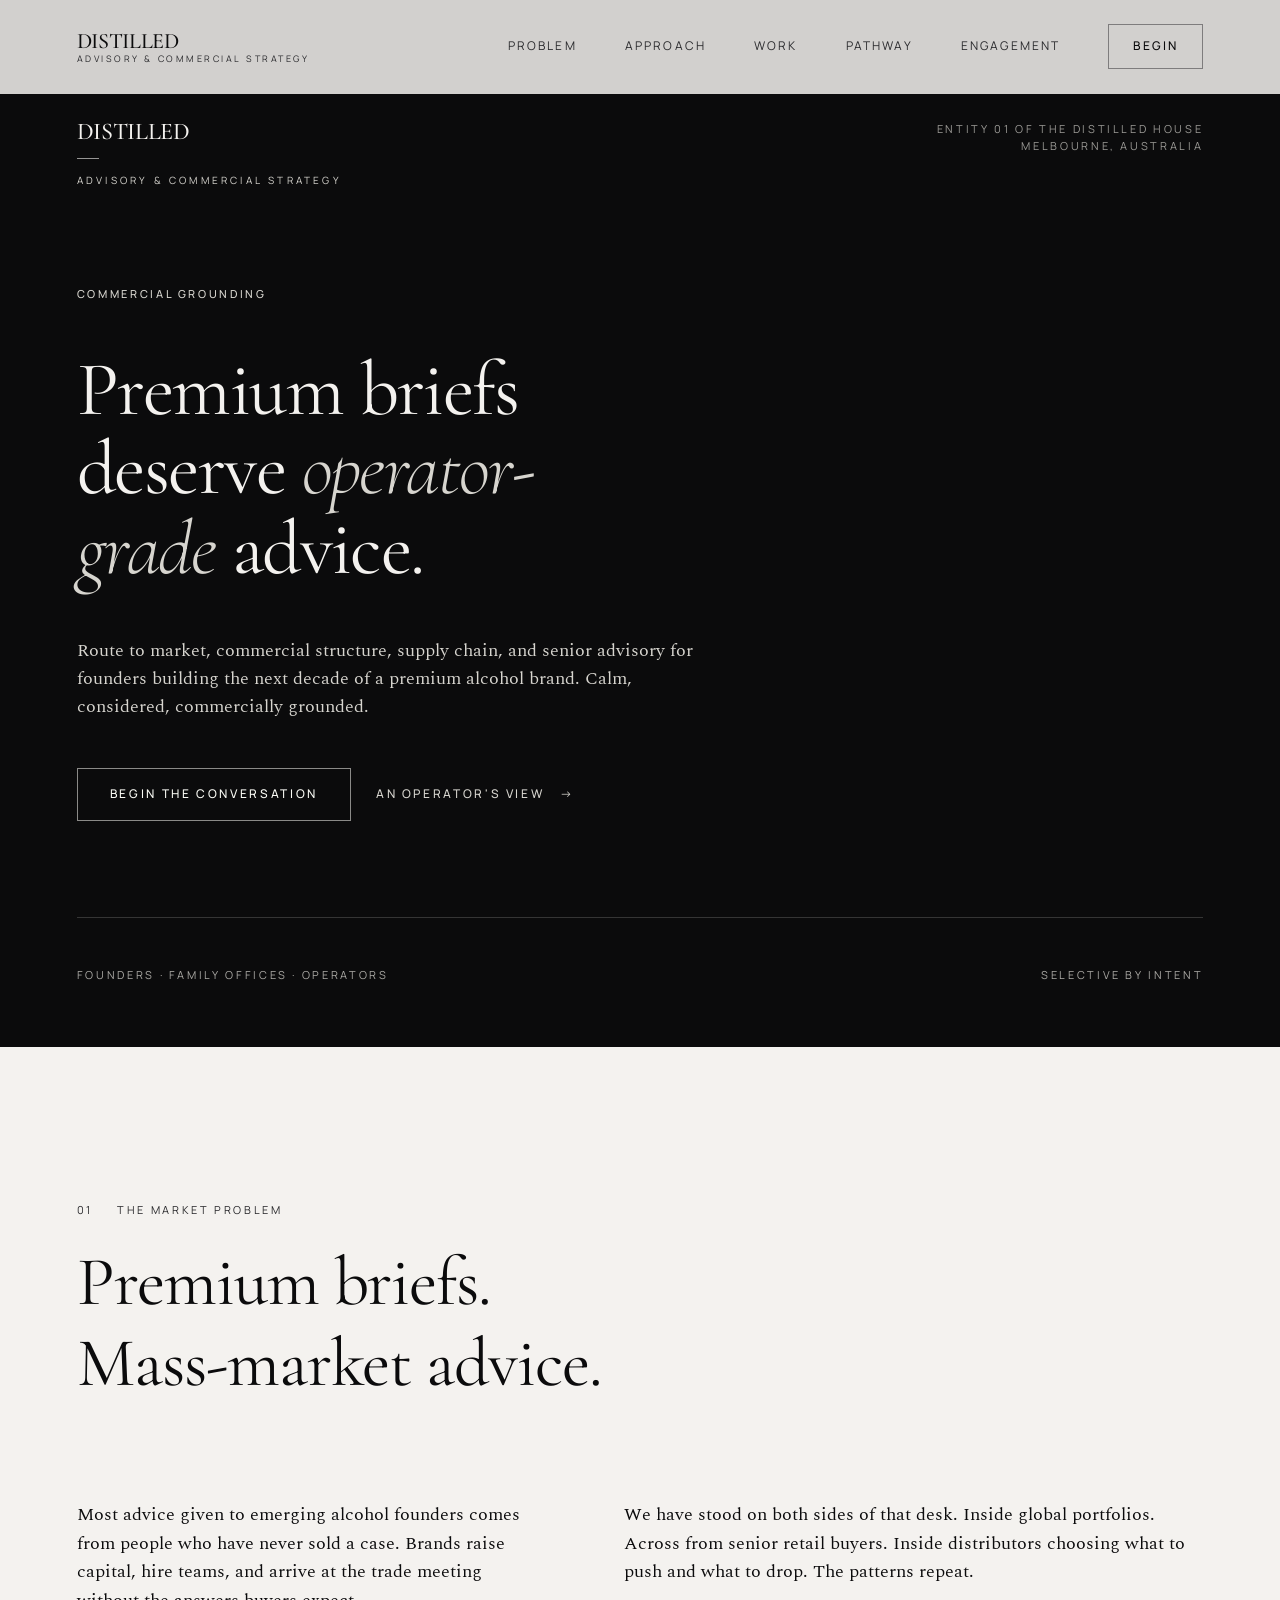
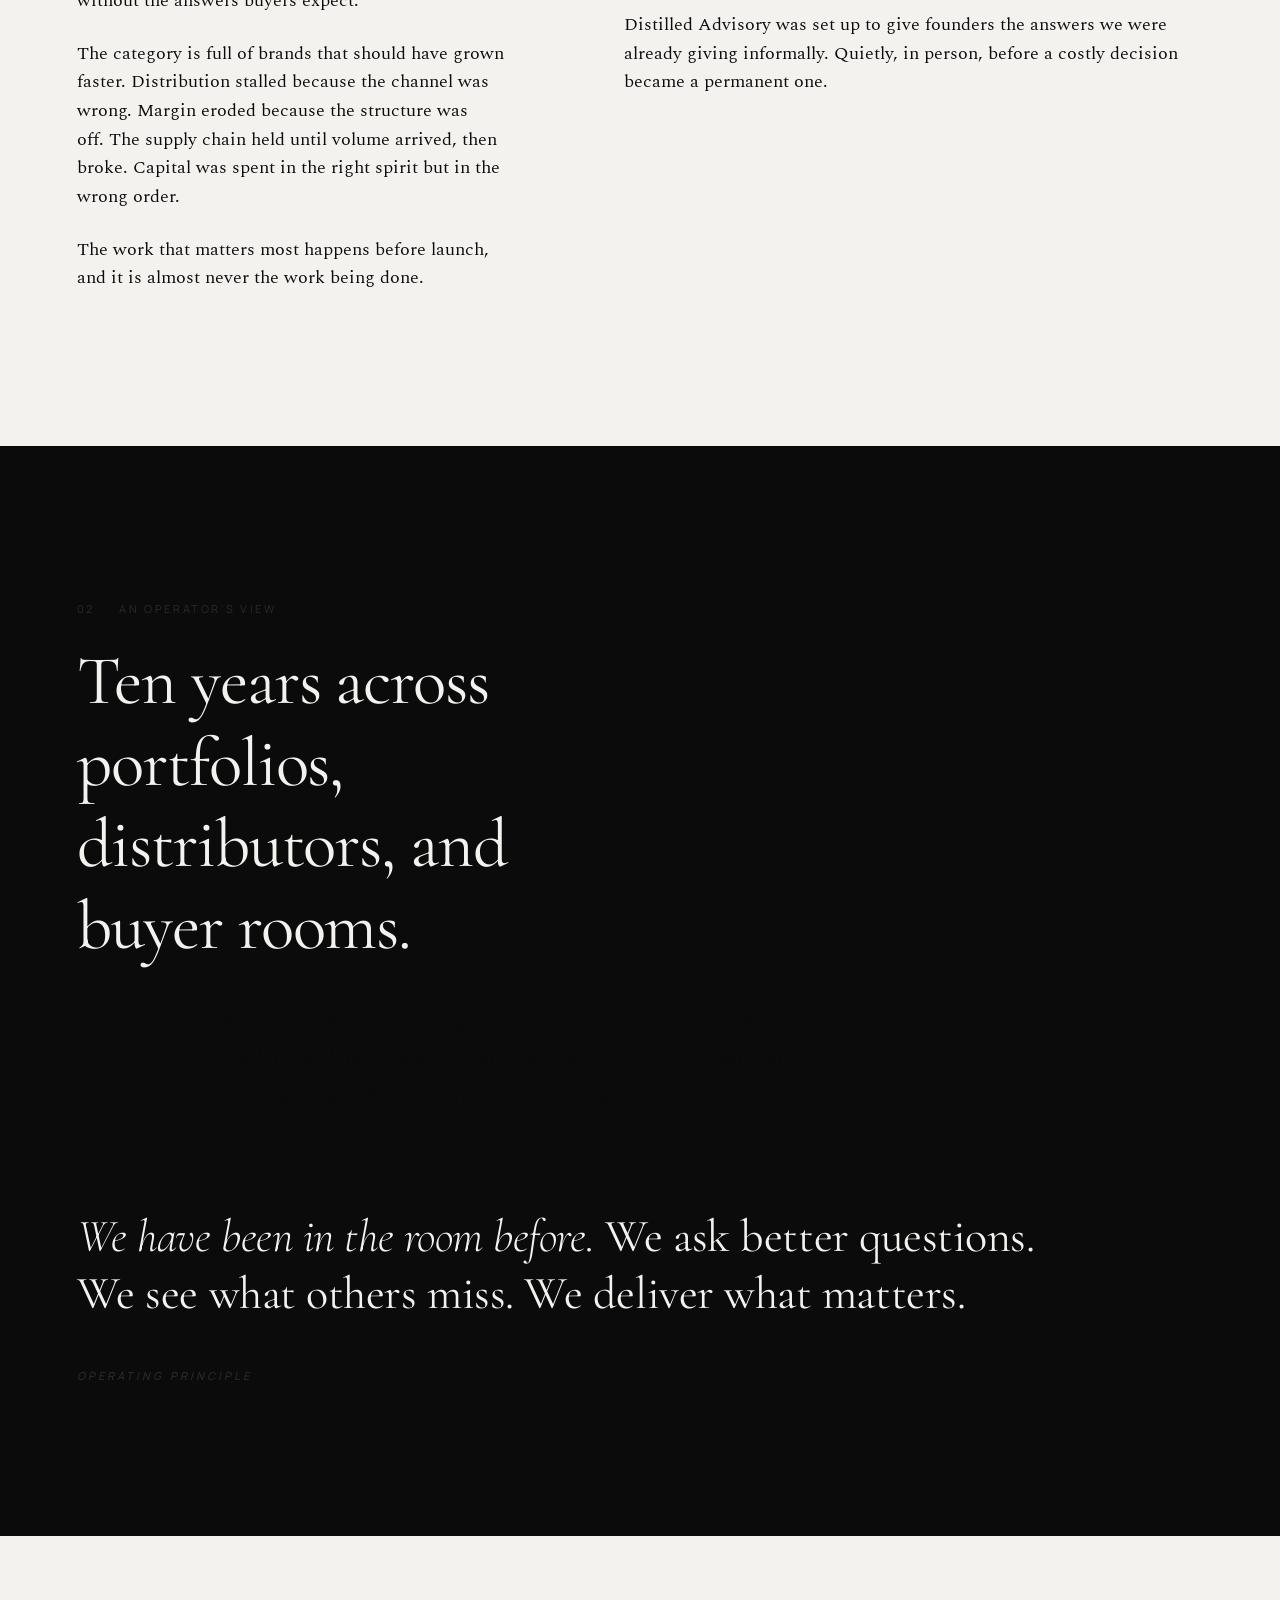
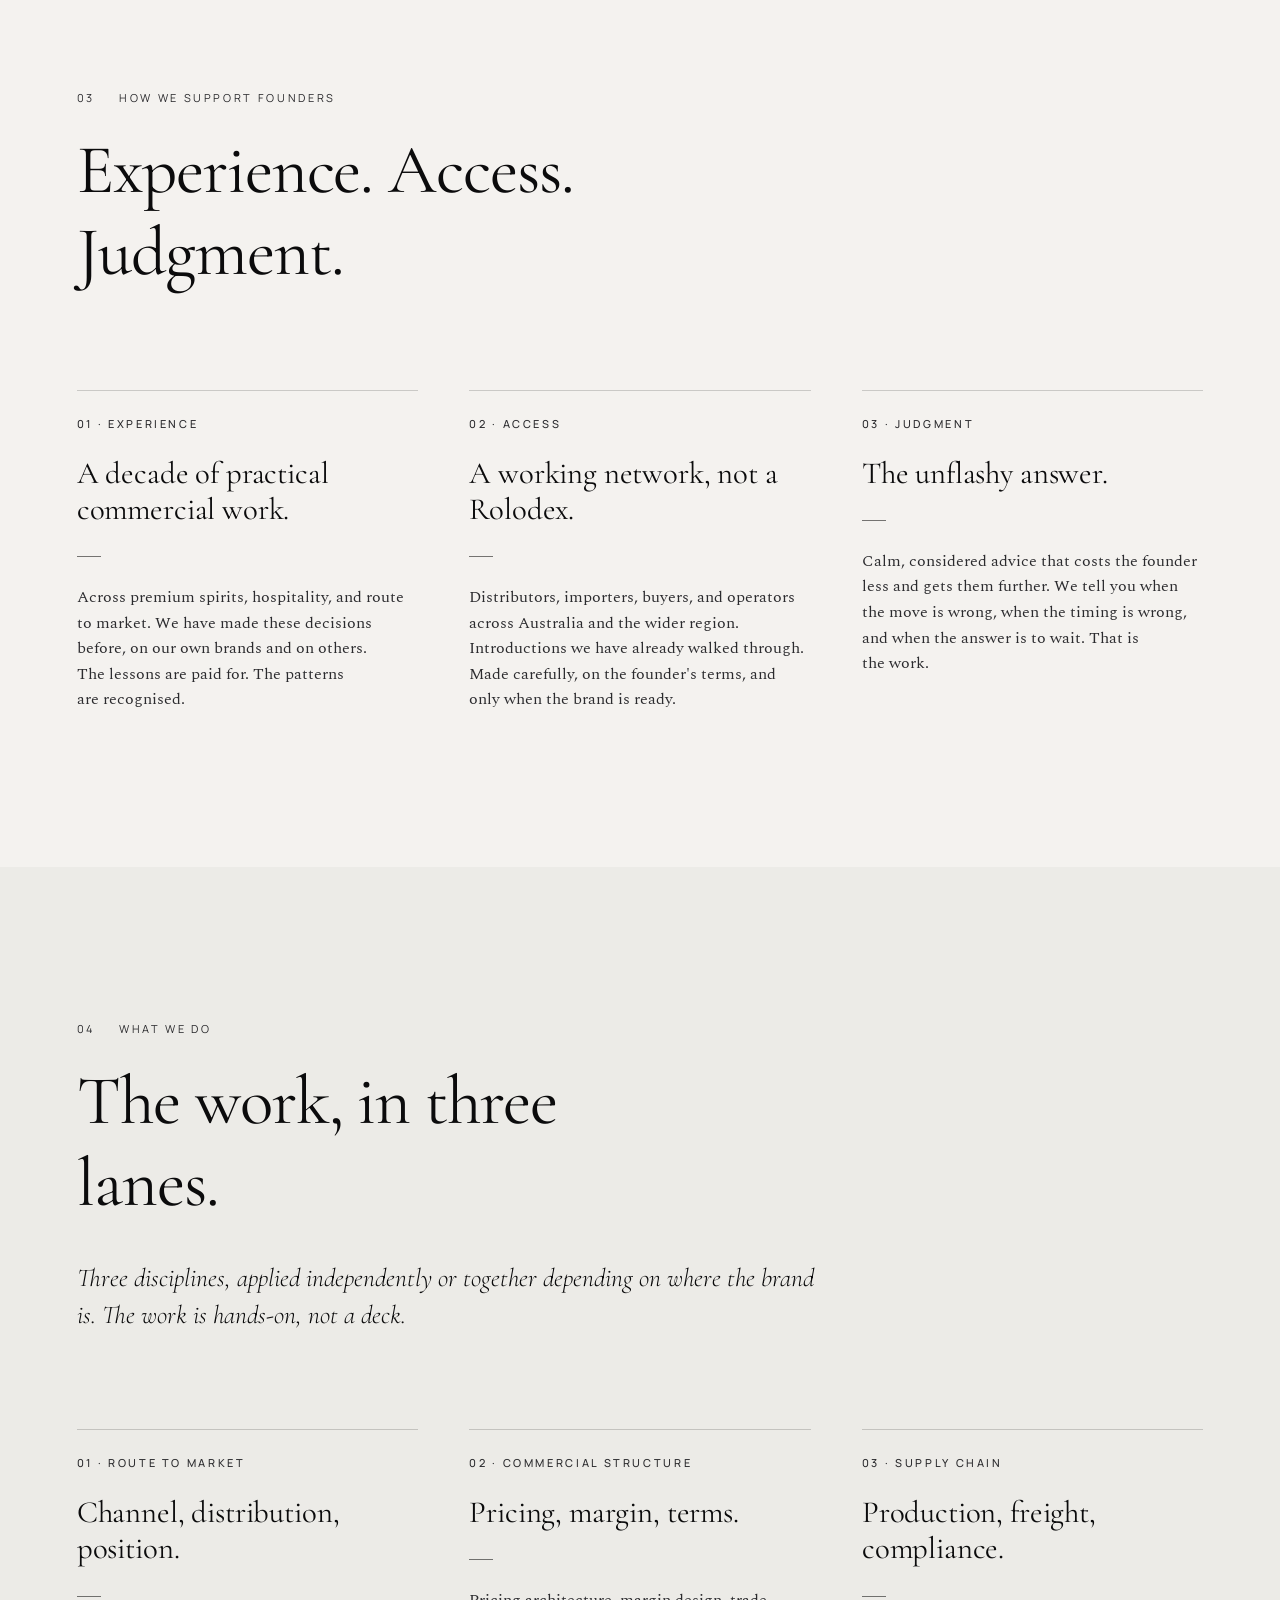
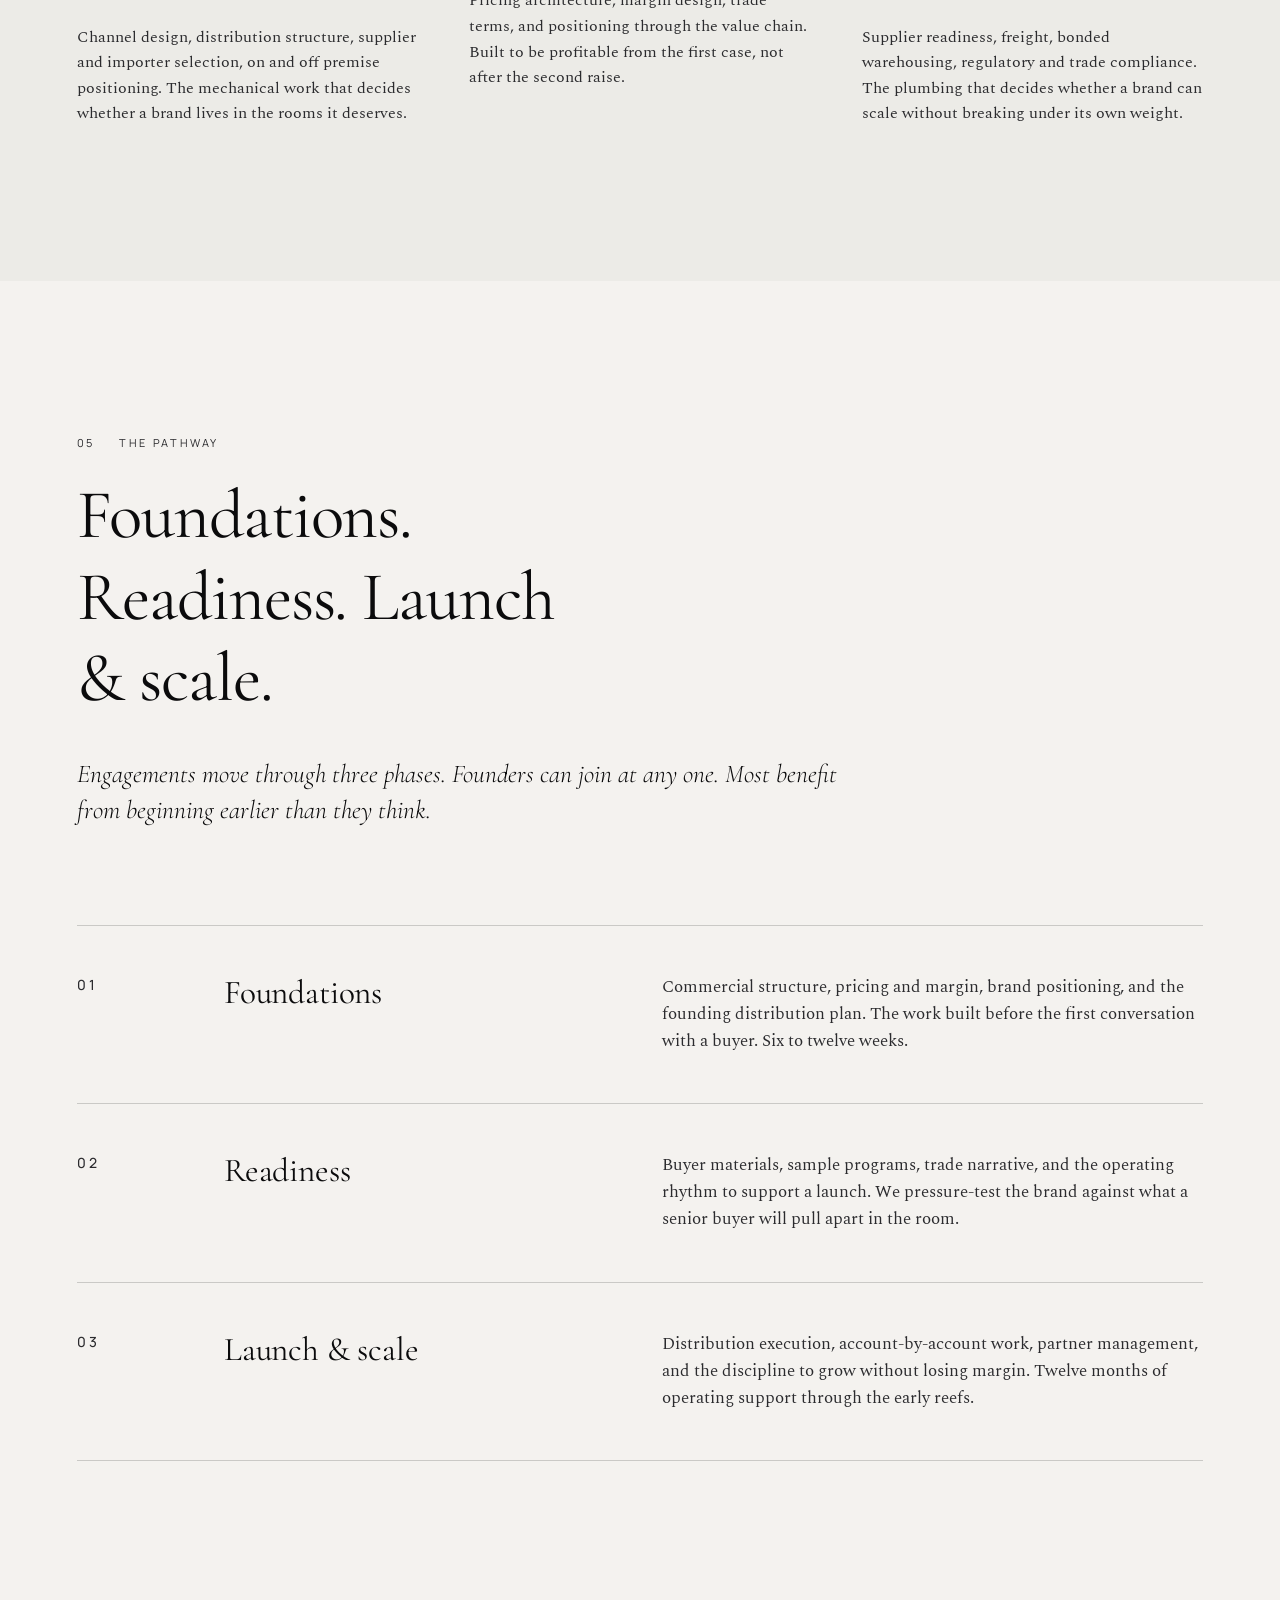
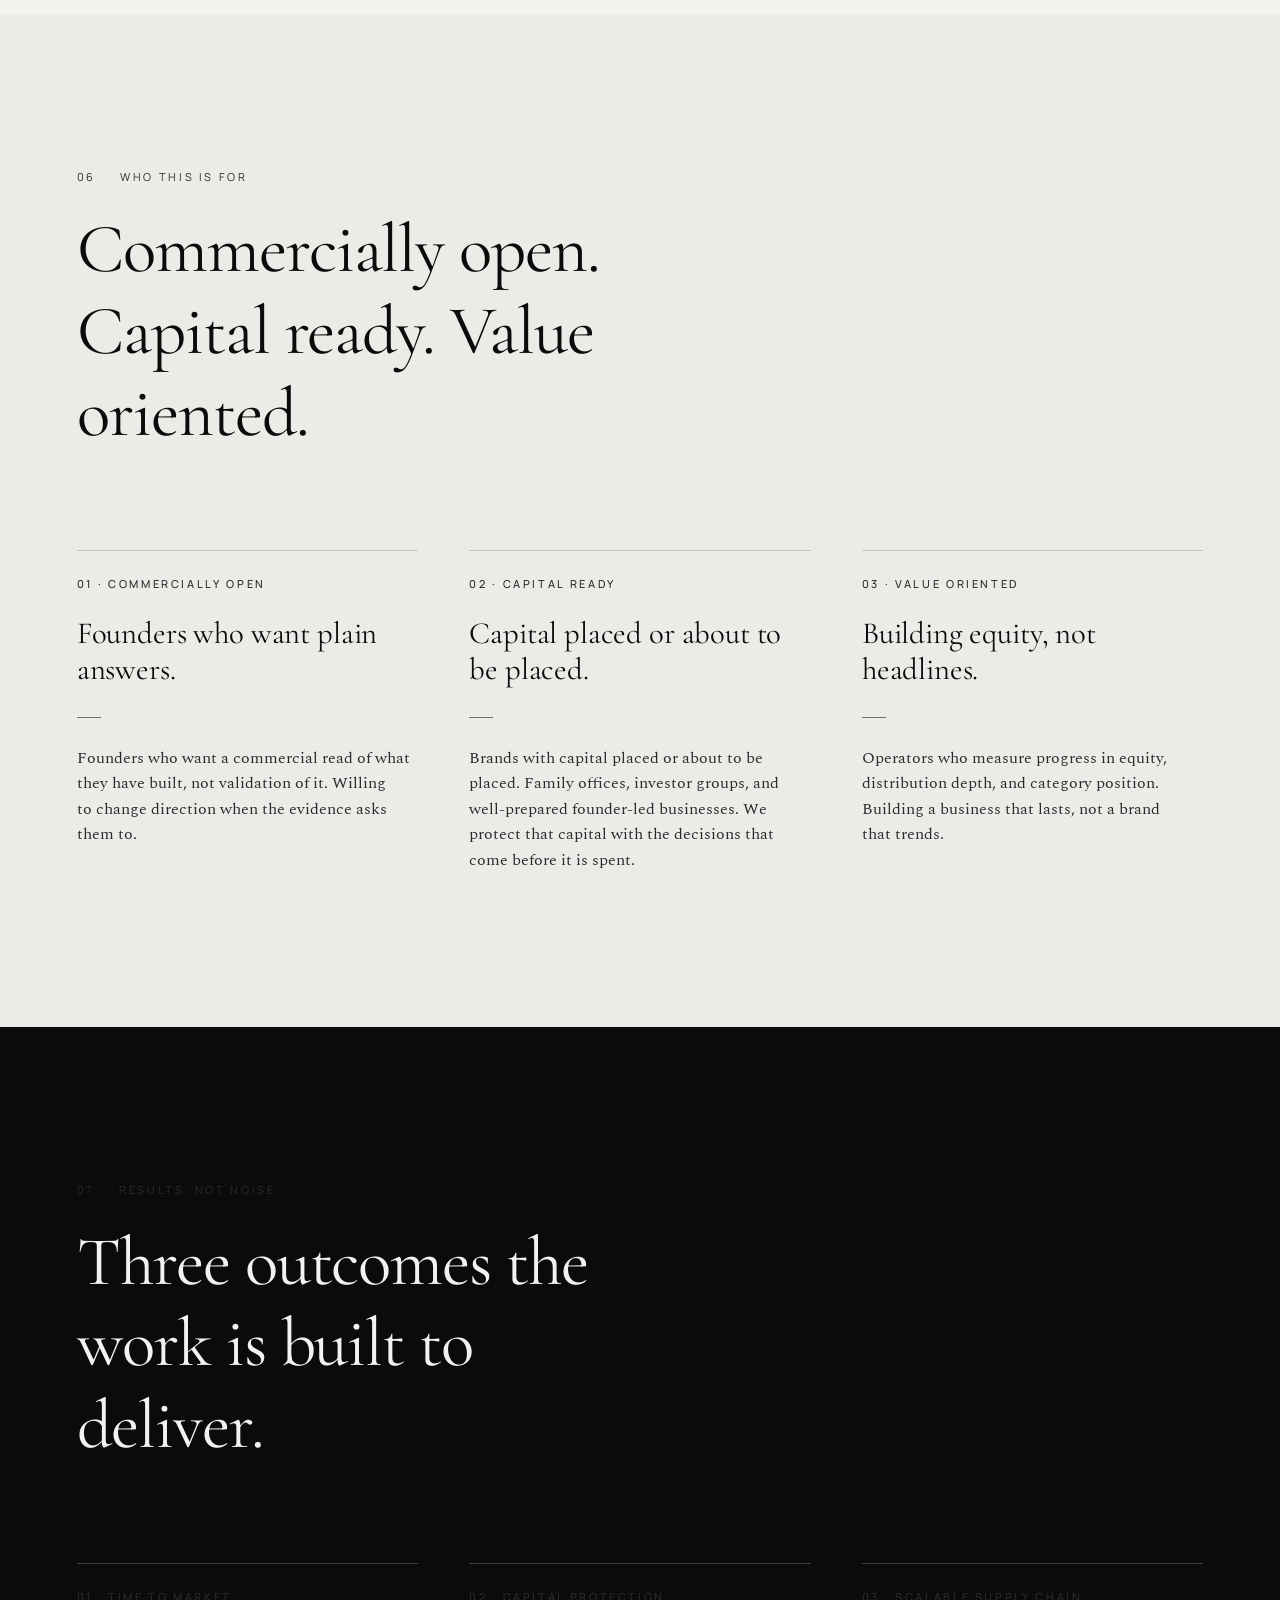
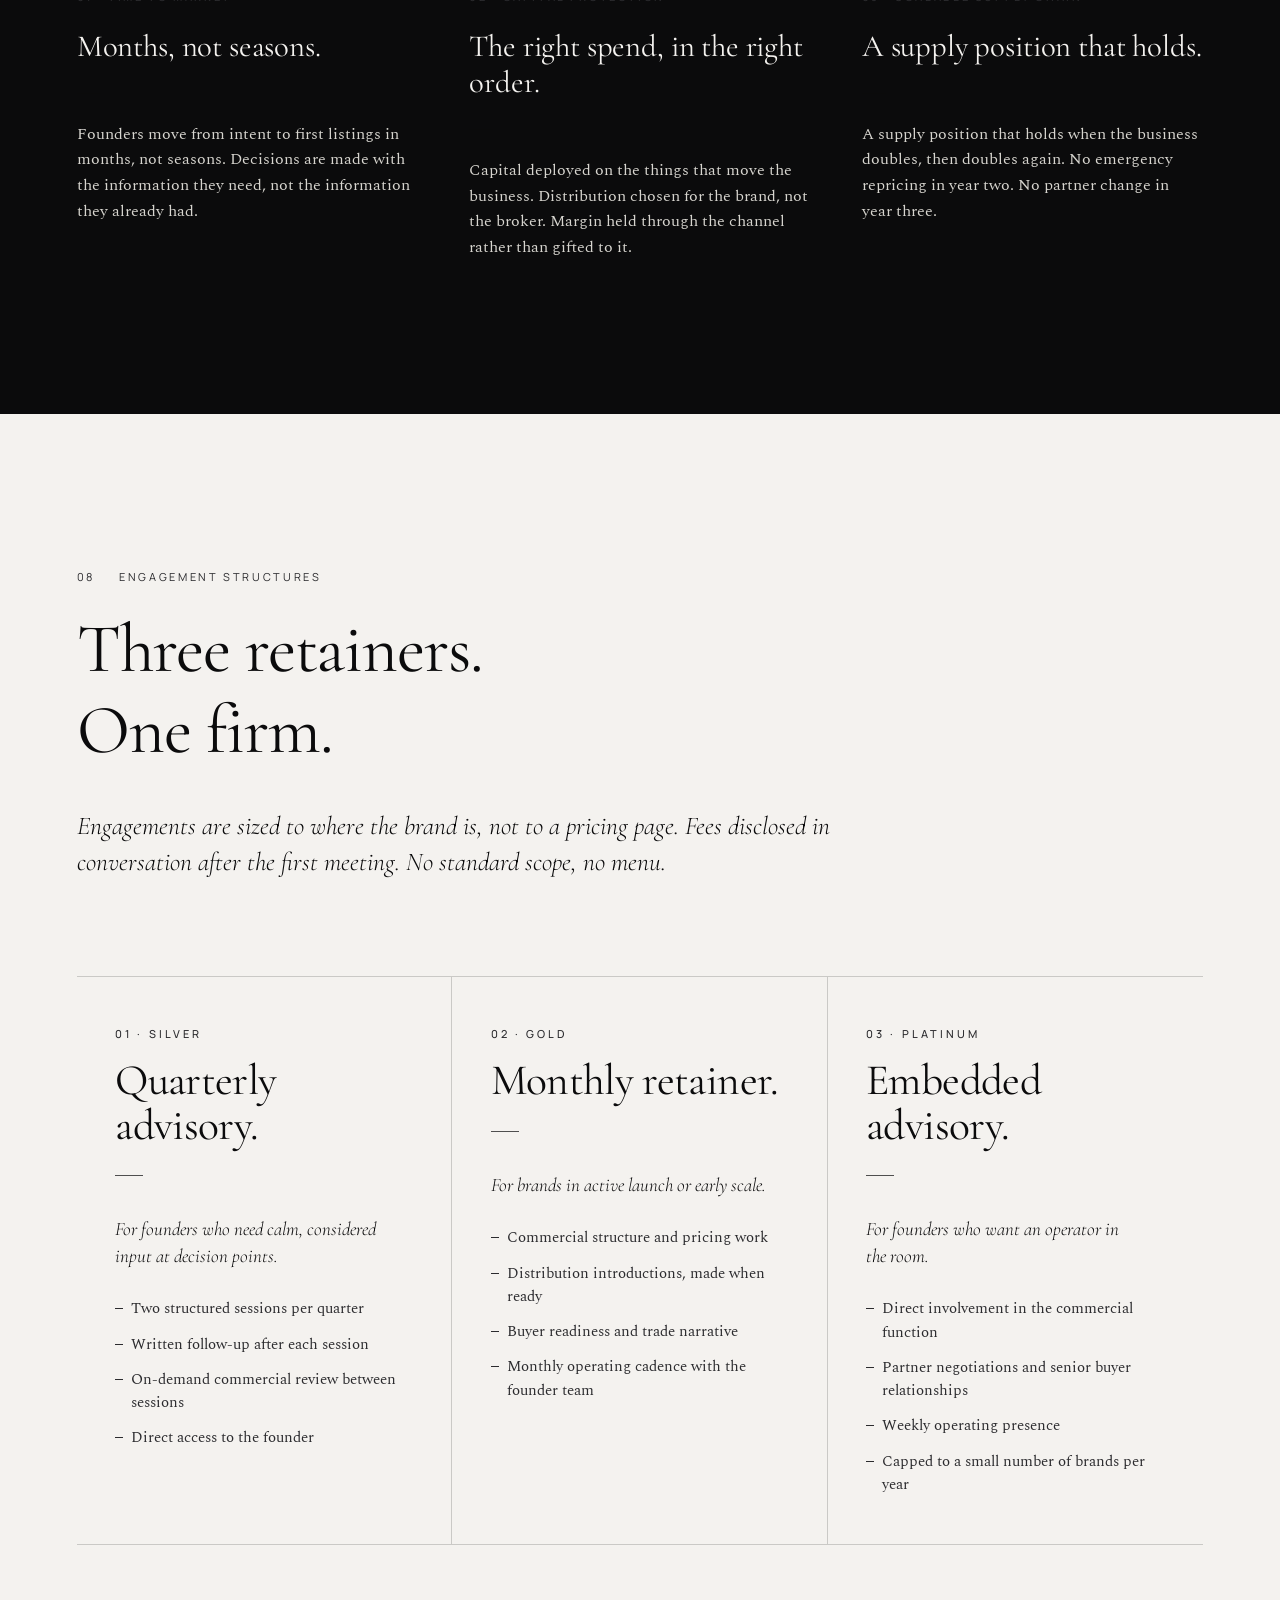
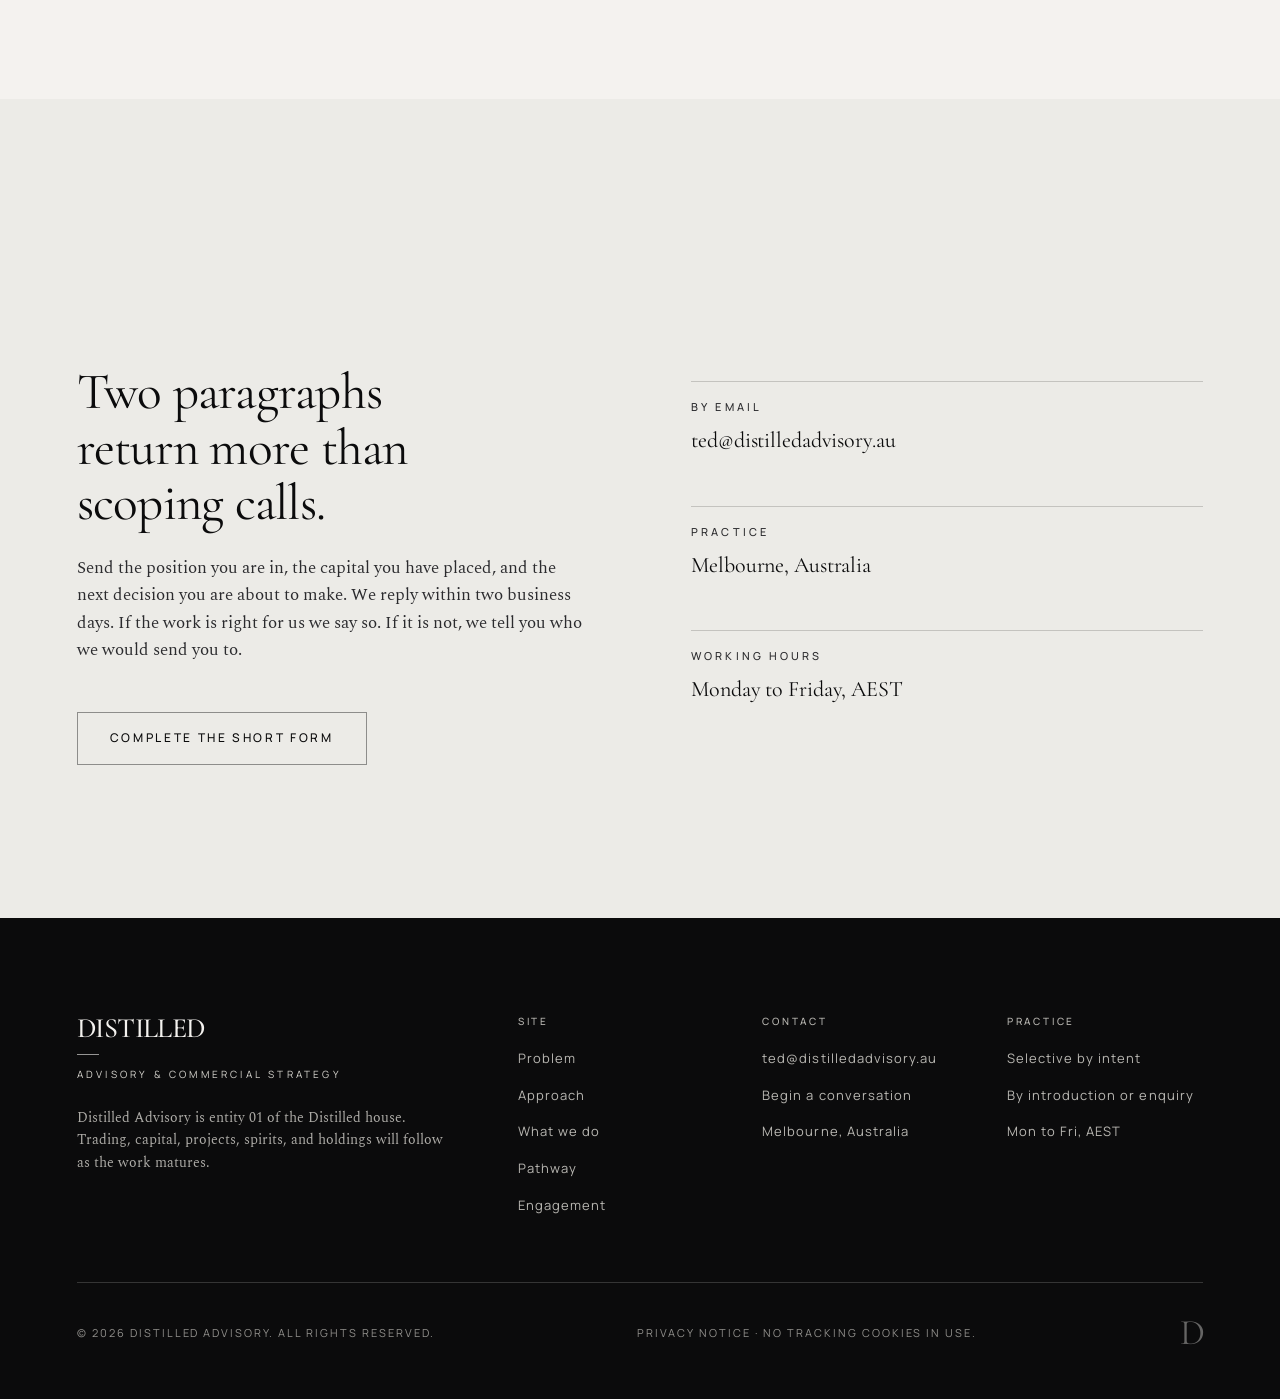
==== commit ce7695a9: "Update contact email to ted@distilledadvisory.au; switch canonical URLs to .au" ====
--- a/index.html
+++ b/index.html
@@ -8,19 +8,19 @@
   <meta name="author" content="Distilled Advisory">
   <meta name="theme-color" content="#0B0B0C">
 
-  <link rel="canonical" href="https://distilledadvisory.com.au/">
+  <link rel="canonical" href="https://distilledadvisory.au/">
 
   <meta property="og:type" content="website">
   <meta property="og:site_name" content="Distilled Advisory">
   <meta property="og:title" content="Distilled Advisory · Commercial Grounding for Premium Emerging Alcohol Brands">
   <meta property="og:description" content="Route to market, commercial structure, supply chain, and operator-grade advisory for founders building premium alcohol brands.">
-  <meta property="og:image" content="https://distilledadvisory.com.au/assets/icons/og-image.svg">
-  <meta property="og:url" content="https://distilledadvisory.com.au/">
+  <meta property="og:image" content="https://distilledadvisory.au/assets/icons/og-image.svg">
+  <meta property="og:url" content="https://distilledadvisory.au/">
 
   <meta name="twitter:card" content="summary_large_image">
   <meta name="twitter:title" content="Distilled Advisory">
   <meta name="twitter:description" content="Commercial grounding for premium emerging alcohol brands.">
-  <meta name="twitter:image" content="https://distilledadvisory.com.au/assets/icons/og-image.svg">
+  <meta name="twitter:image" content="https://distilledadvisory.au/assets/icons/og-image.svg">
 
   <link rel="icon" href="/assets/icons/favicon.svg" type="image/svg+xml">
   <link rel="mask-icon" href="/assets/icons/favicon.svg" color="#0B0B0C">
@@ -451,7 +451,7 @@
           <div class="contact__point">
             <div class="contact__point-label">By email</div>
             <div class="contact__point-value">
-              <a href="mailto:ted@campaspegroup-au.com">ted@campaspegroup-au.com</a>
+              <a href="mailto:ted@distilledadvisory.au">ted@distilledadvisory.au</a>
             </div>
           </div>
           <div class="contact__point">
@@ -495,7 +495,7 @@
     <div>
       <div class="footer__col-label">Contact</div>
       <ul class="footer__list">
-        <li><a href="mailto:ted@campaspegroup-au.com">ted@campaspegroup-au.com</a></li>
+        <li><a href="mailto:ted@distilledadvisory.au">ted@distilledadvisory.au</a></li>
         <li><a href="/enquire.html">Begin a conversation</a></li>
         <li><span>Melbourne, Australia</span></li>
       </ul>
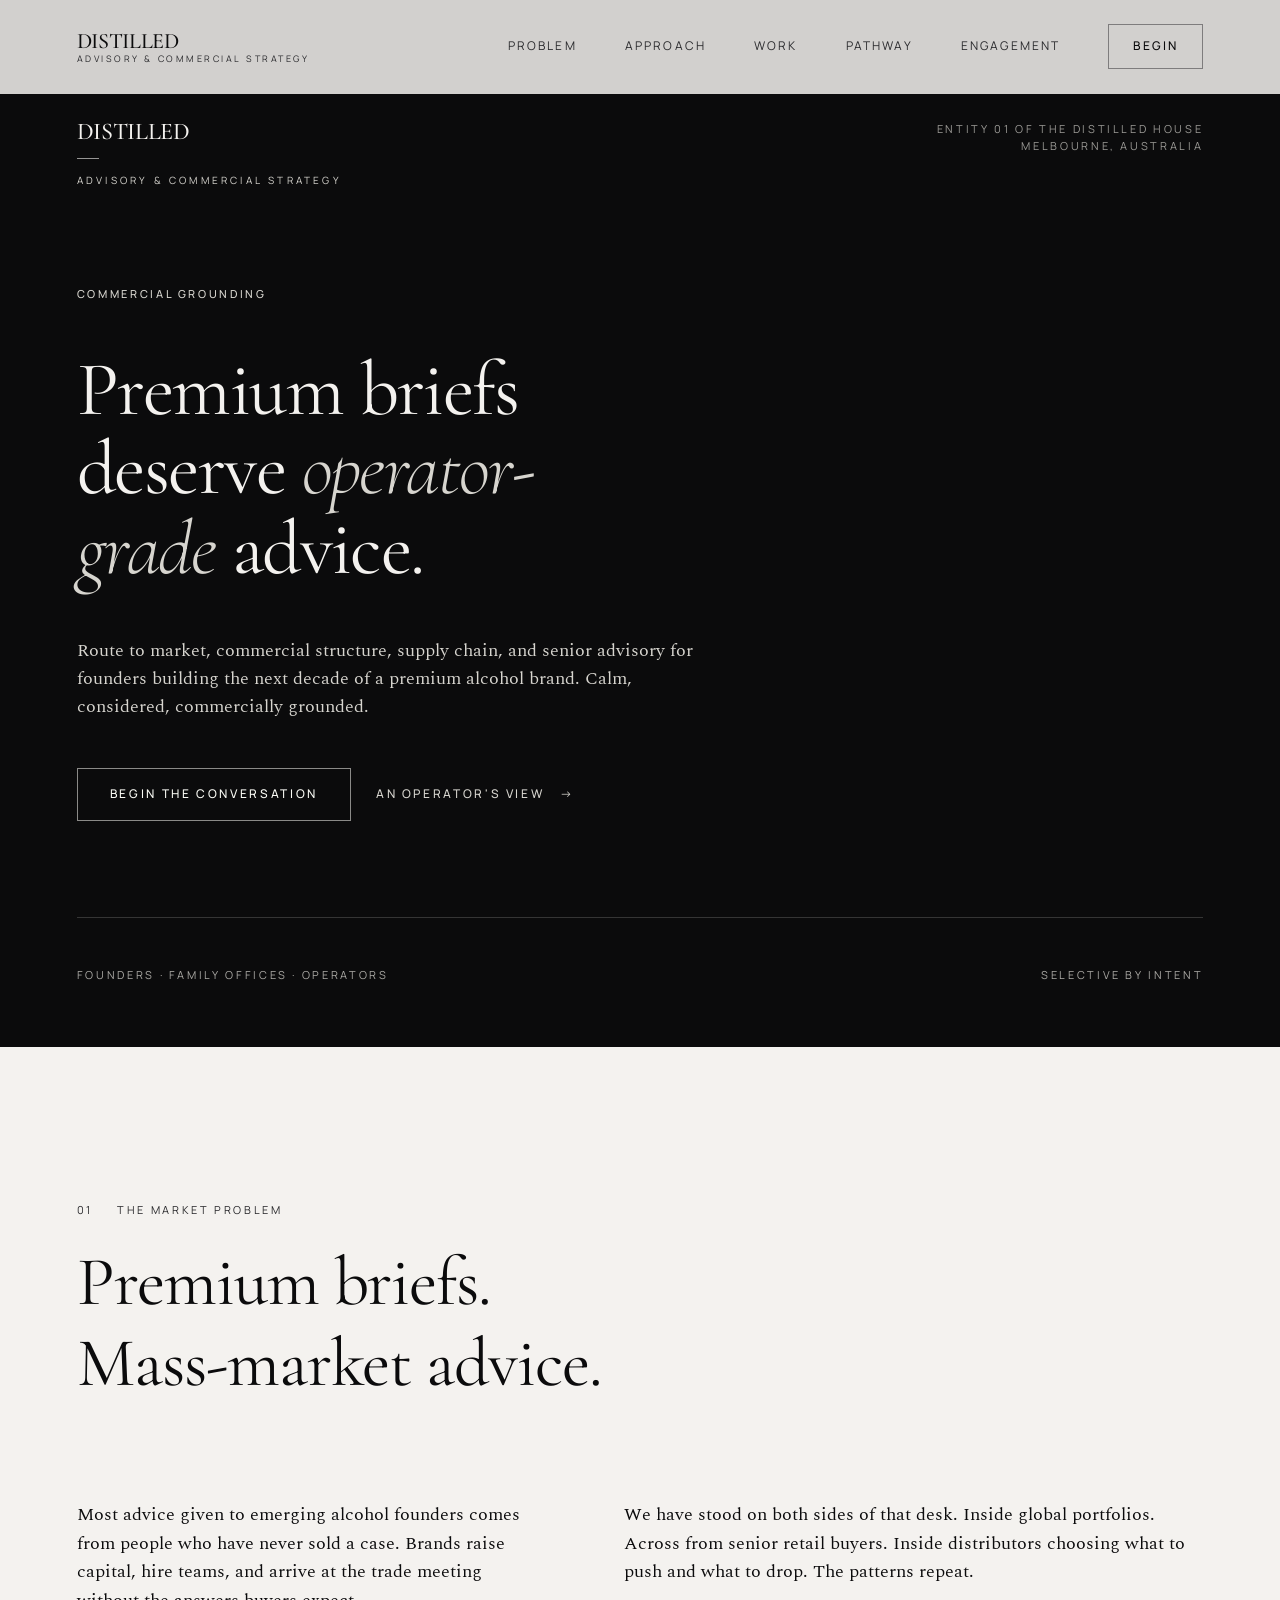
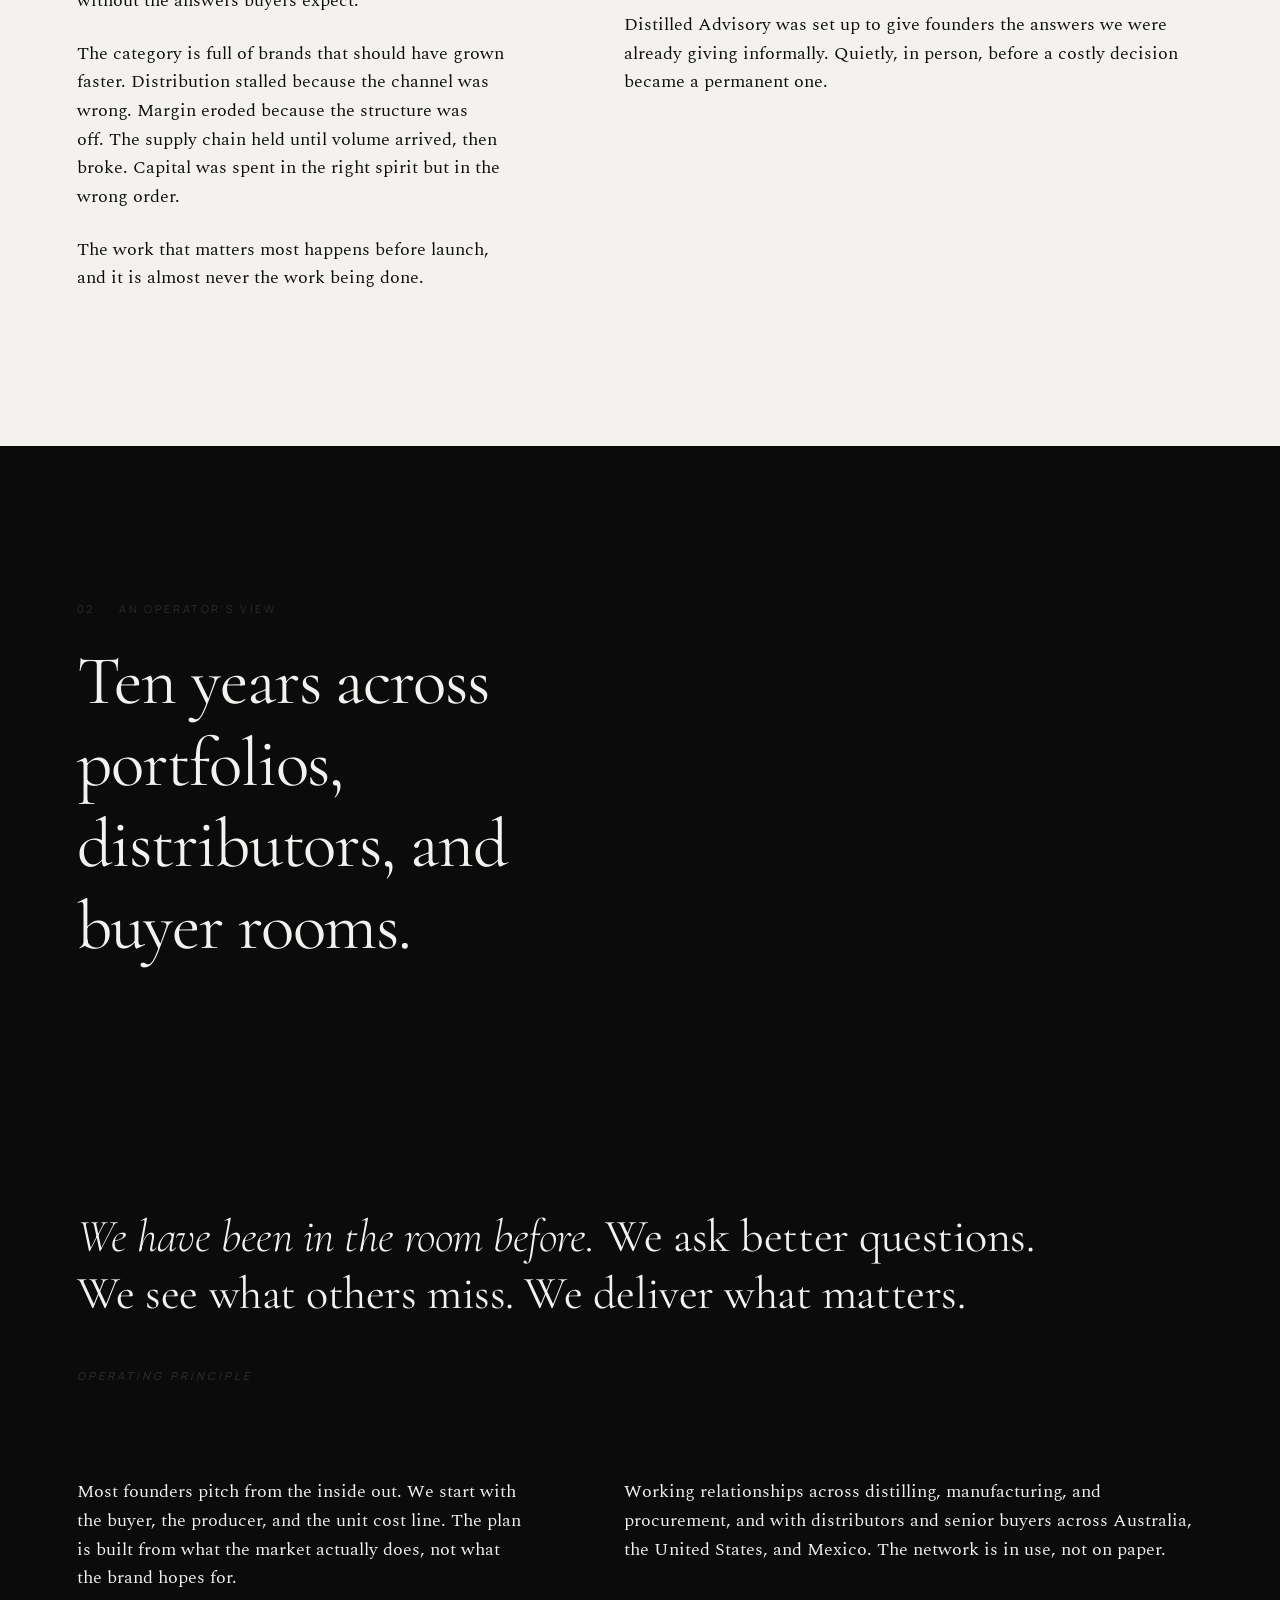
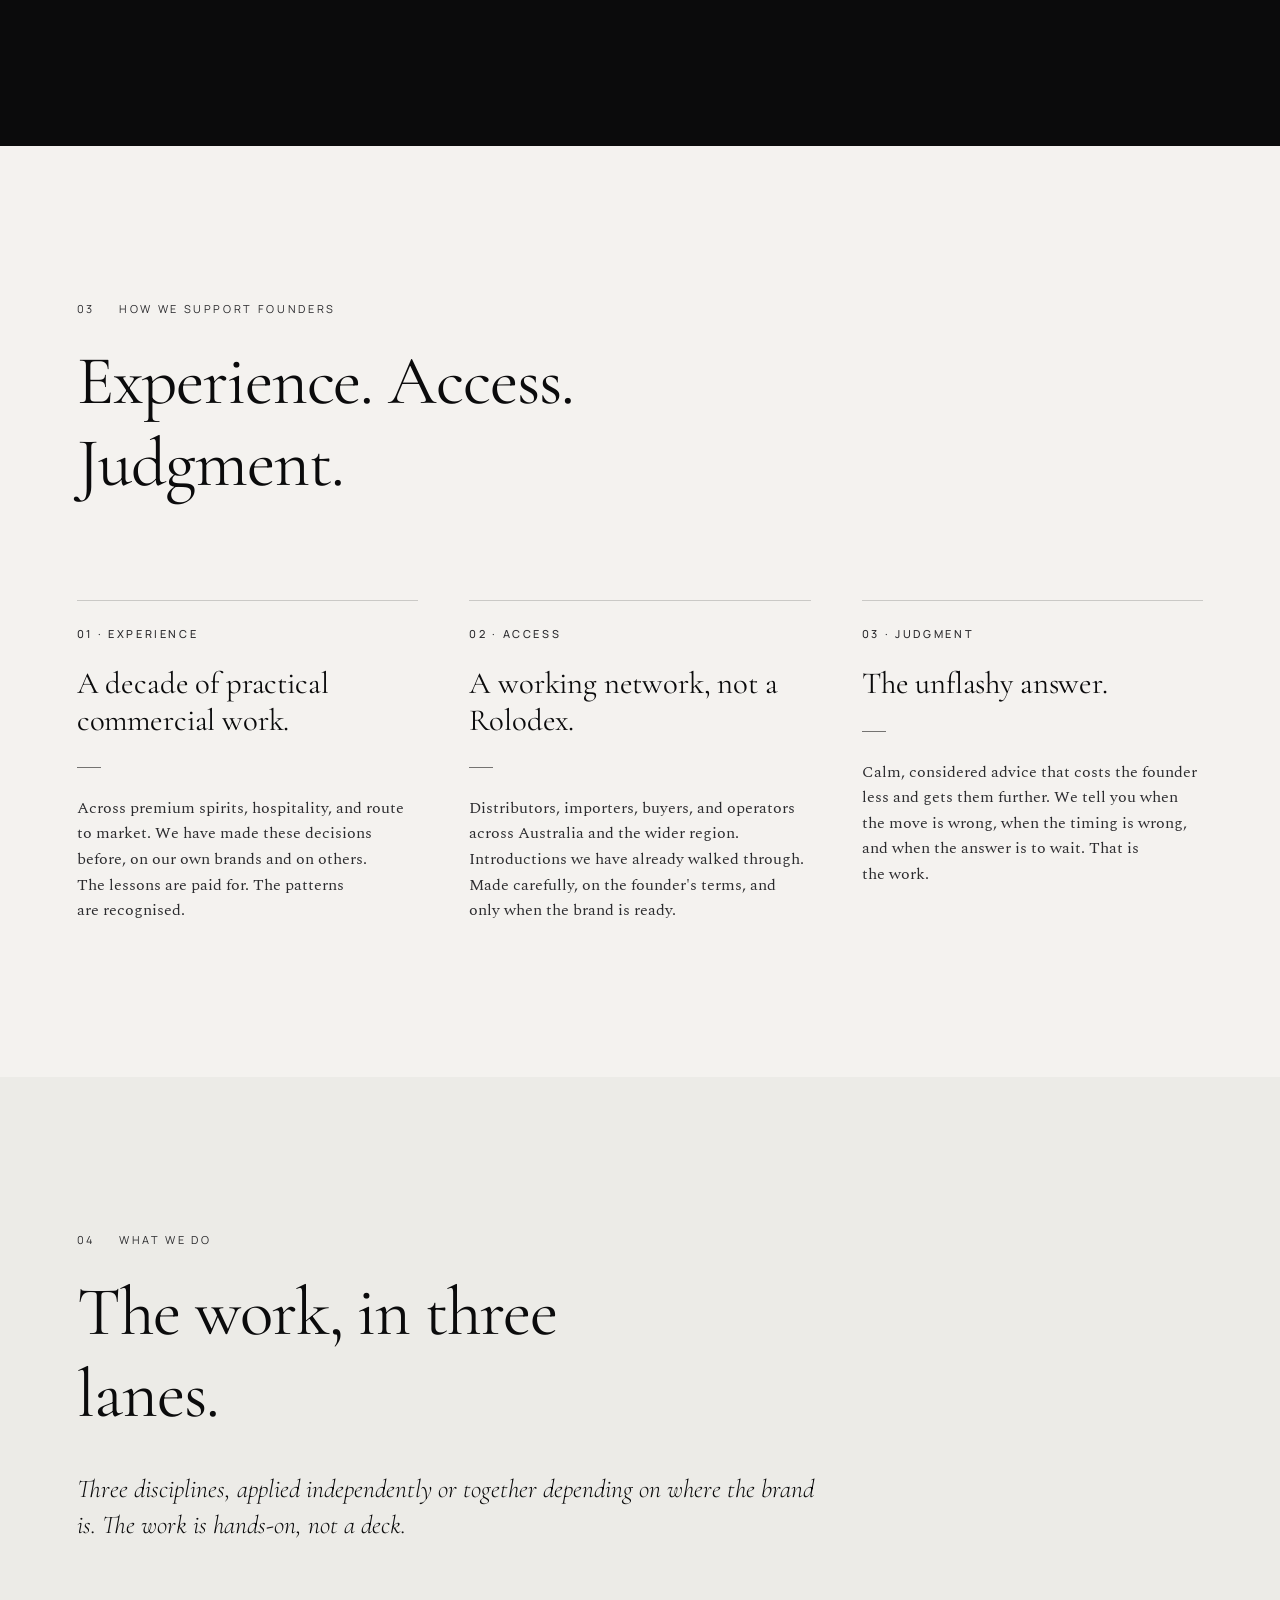
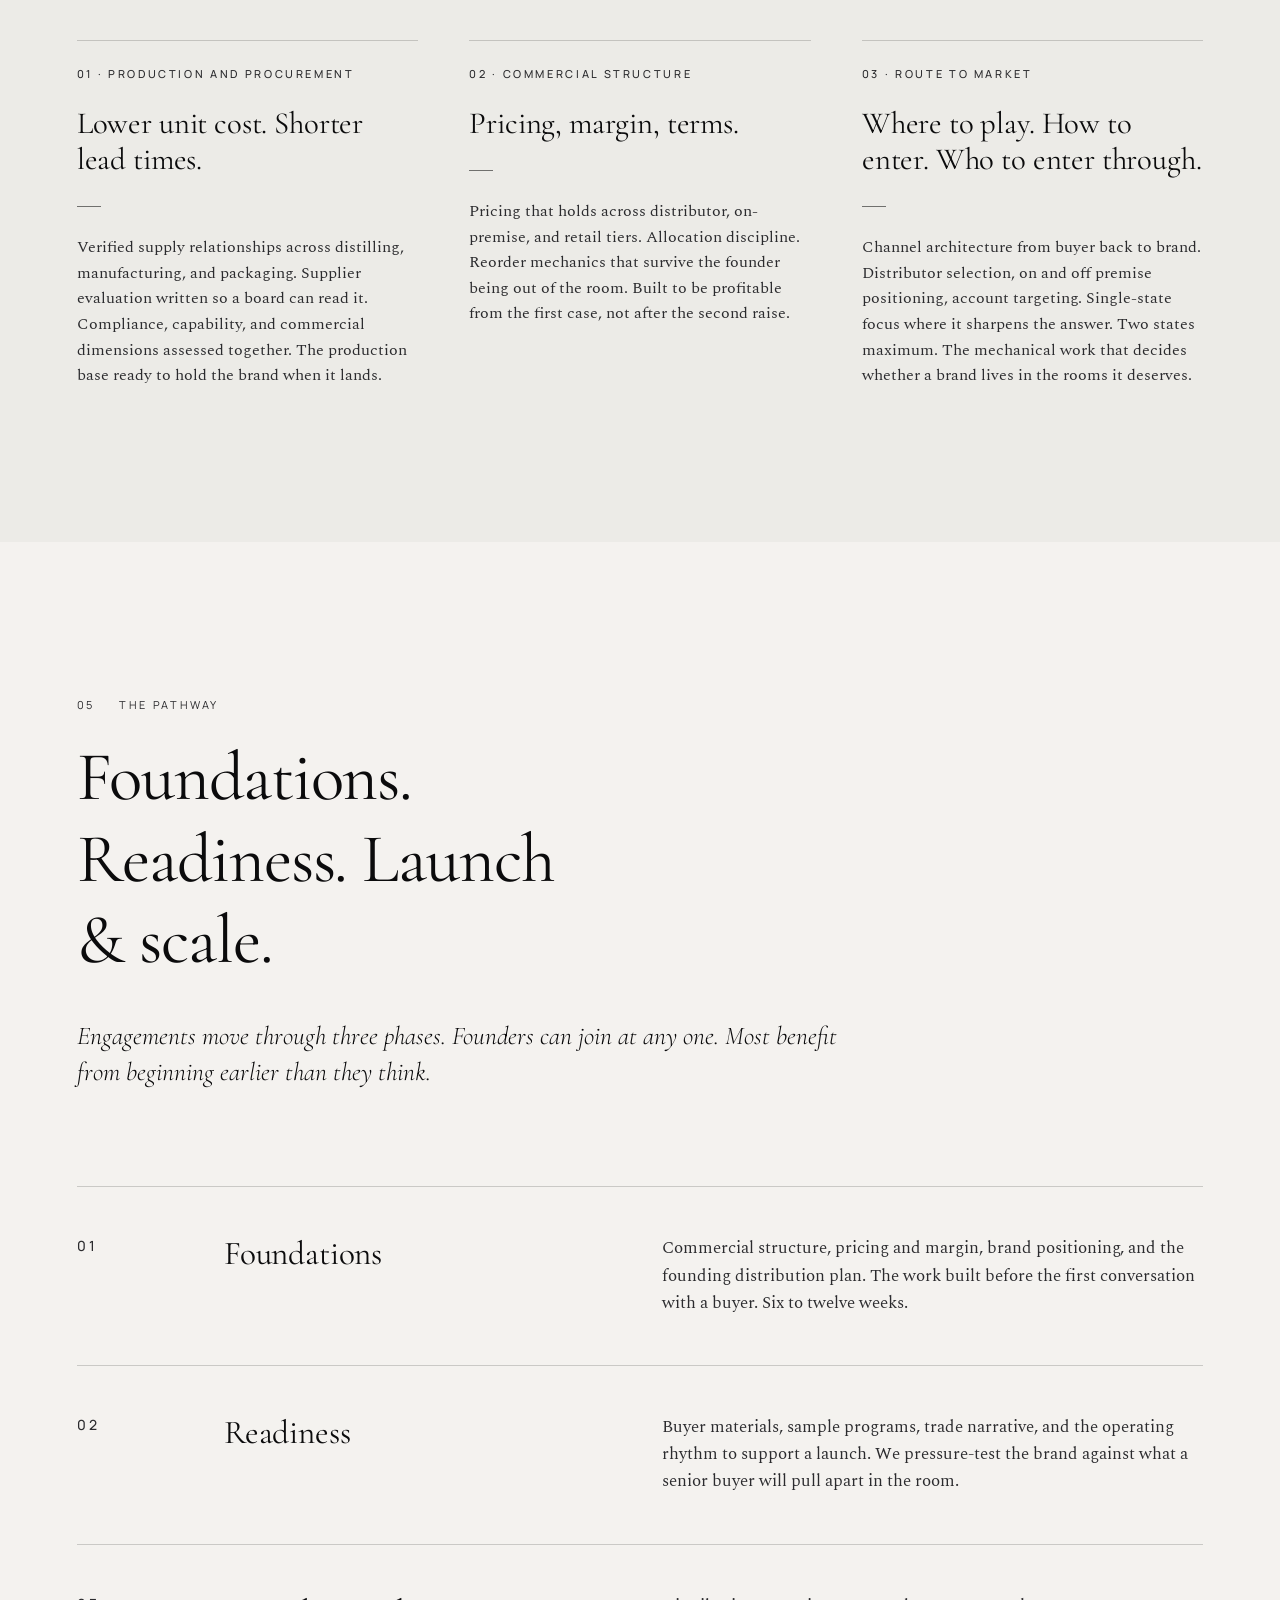
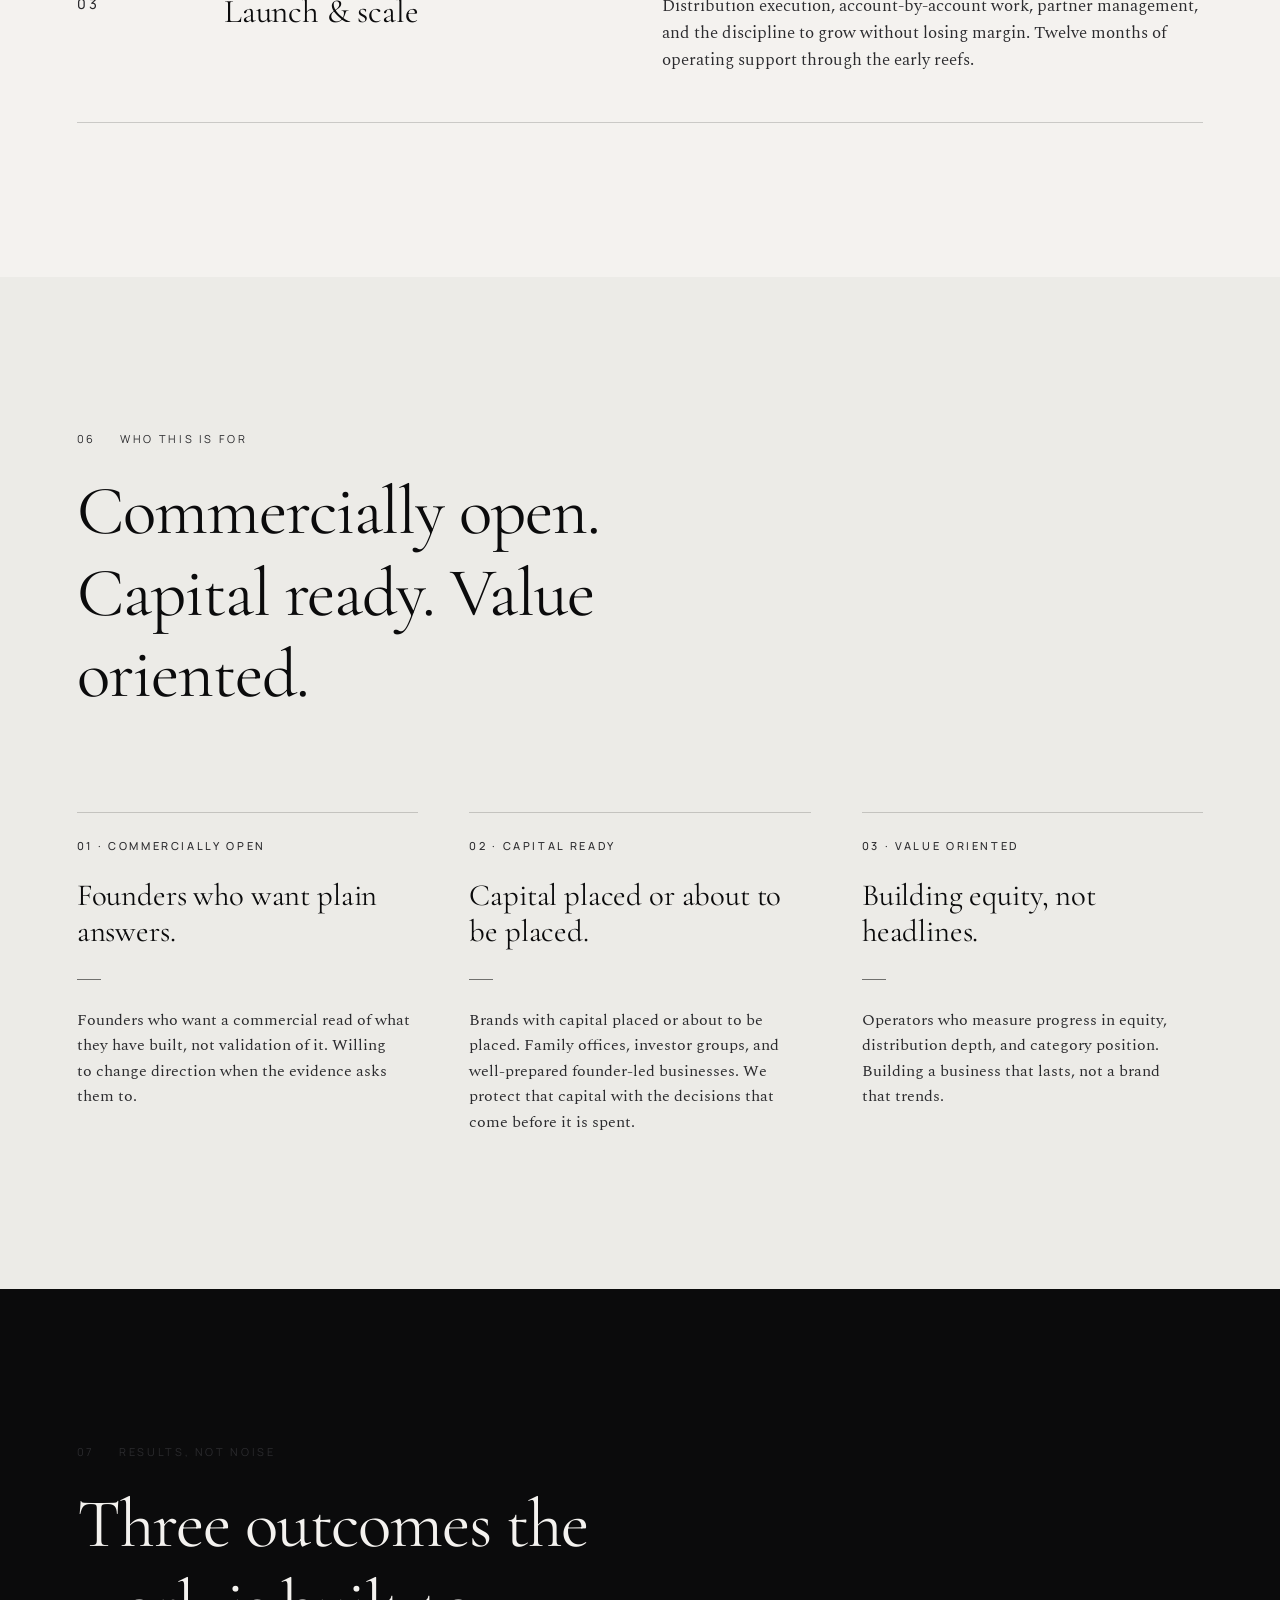
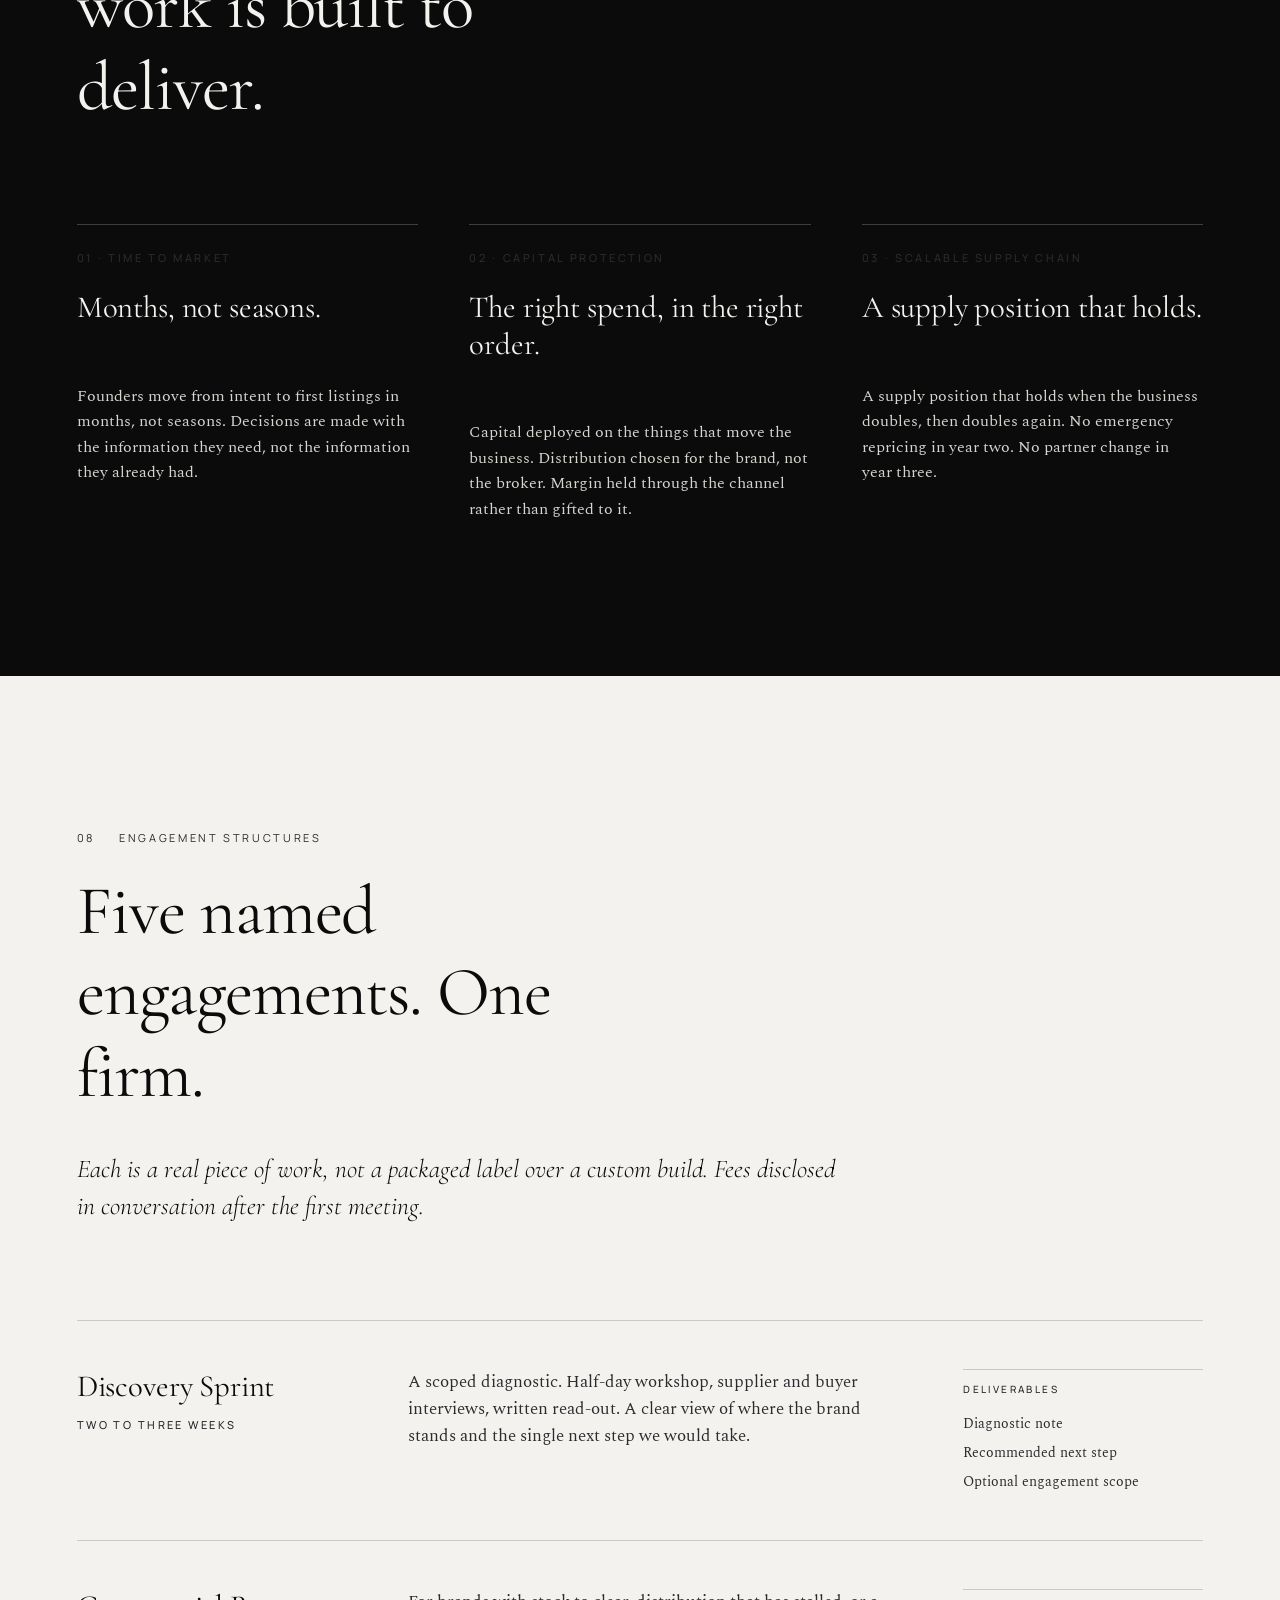
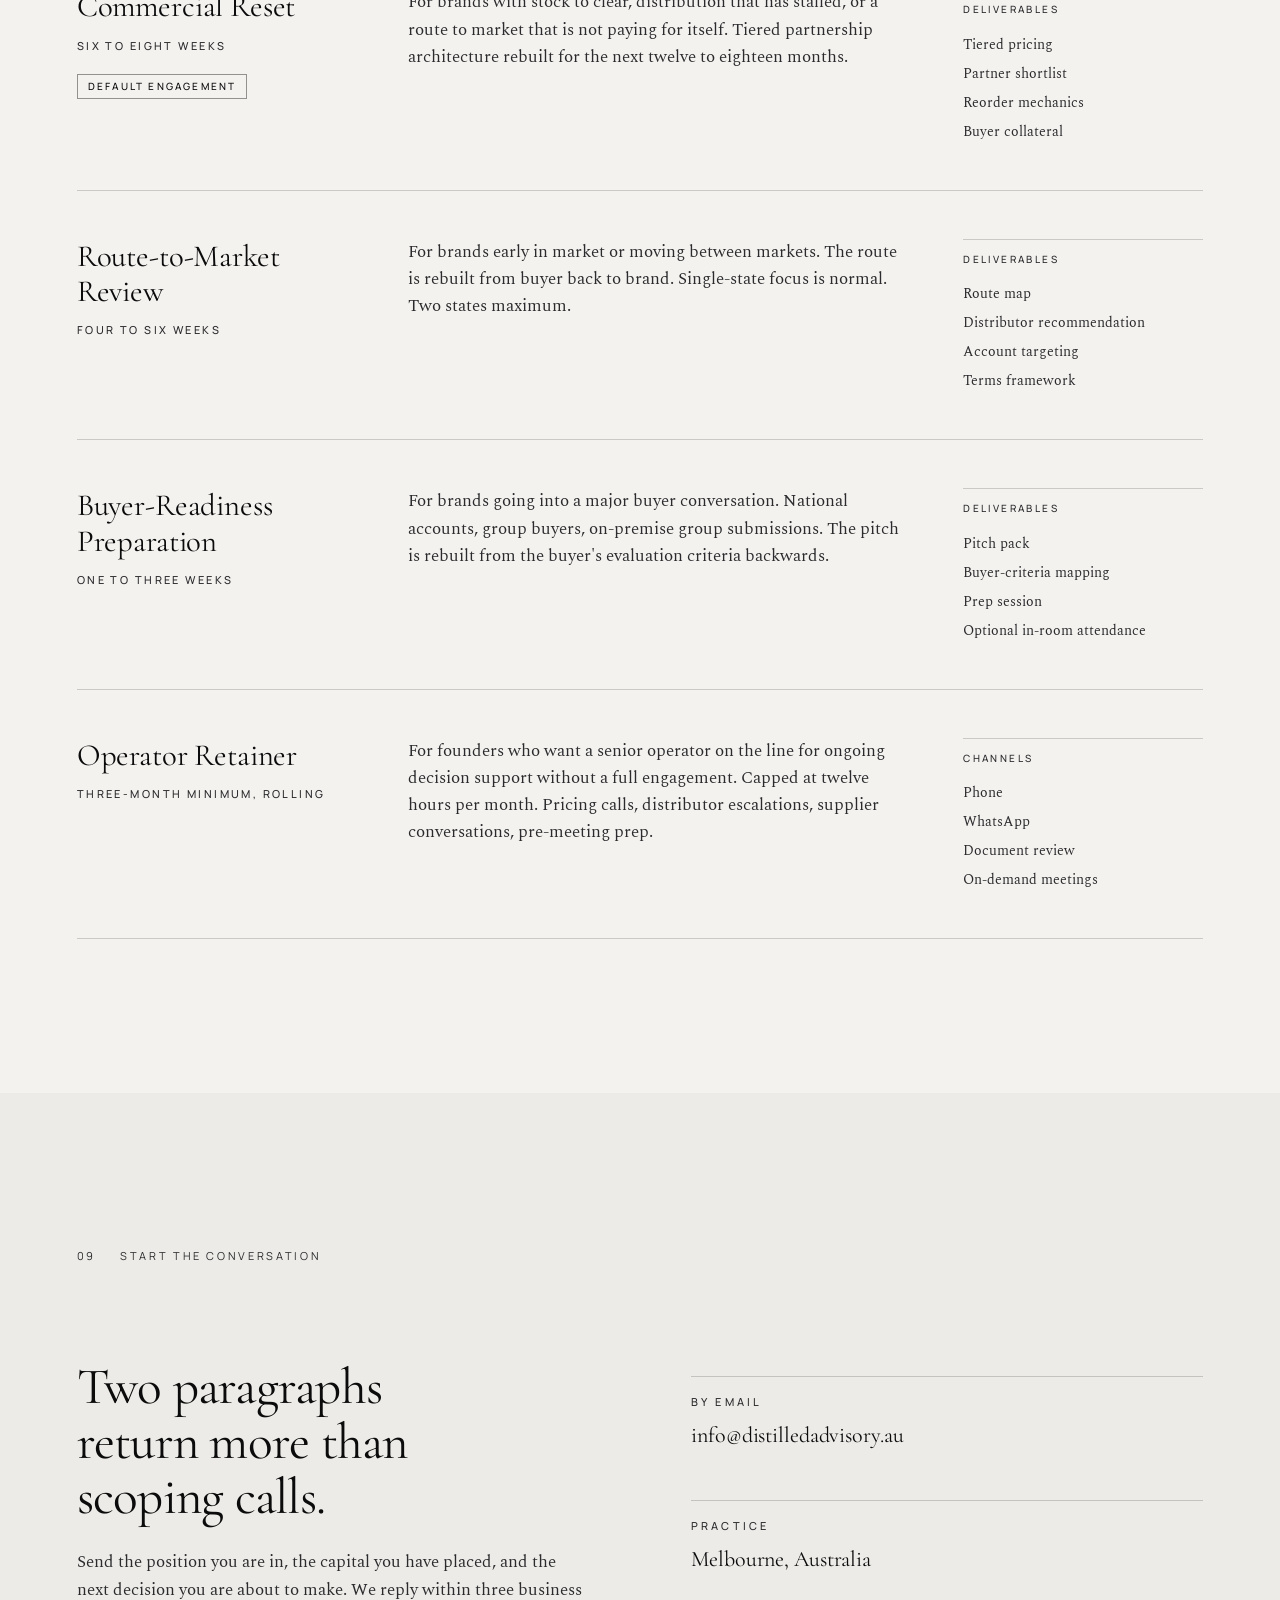
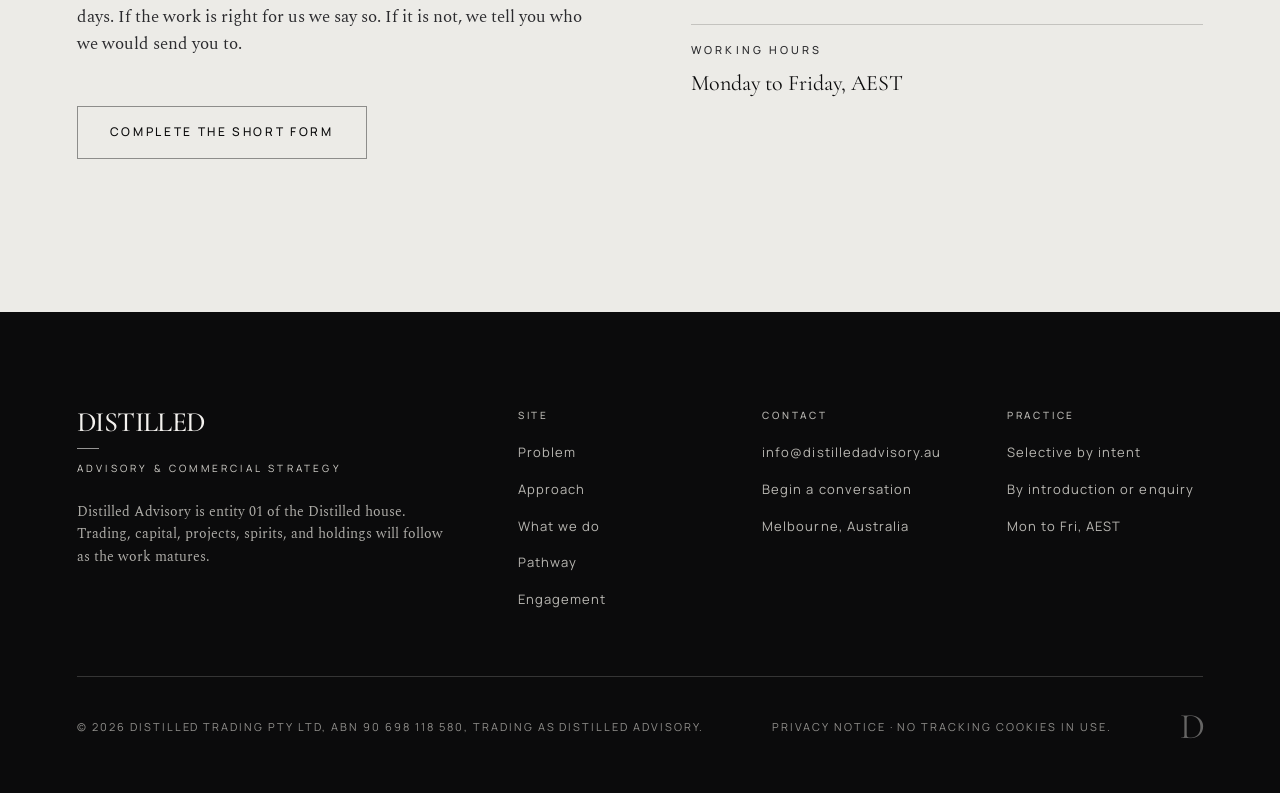
==== commit a354f22e: "Graft Commercial Foundations copy: production-and-procurement pillar, buyer-back framing, five named" ====
--- a/index.html
+++ b/index.html
@@ -155,6 +155,19 @@
         We have been in the room before. <b>We ask better questions. We see what others miss. We deliver what matters.</b>
         <div class="quote__attr">Operating principle</div>
       </div>
+
+      <div class="two-col reveal" style="margin-top: var(--space-9);">
+        <div class="two-col__body">
+          <p>
+            Most founders pitch from the inside out. We start with the buyer, the producer, and the unit cost line. The plan is built from what the market actually does, not what the brand hopes for.
+          </p>
+        </div>
+        <div class="two-col__body">
+          <p>
+            Working relationships across distilling, manufacturing, and procurement, and with distributors and senior buyers across Australia, the United States, and Mexico. The network is in use, not on paper.
+          </p>
+        </div>
+      </div>
     </div>
   </section>
 
@@ -216,11 +229,11 @@
 
       <div class="tiles">
         <article class="tile reveal">
-          <div class="tile__num">01 &middot; Route to market</div>
-          <h3 class="tile__title">Channel, distribution, position.</h3>
-          <div class="tile__rule"></div>
-          <p class="tile__body">
-            Channel design, distribution structure, supplier and importer selection, on and off premise positioning. The mechanical work that decides whether a brand lives in the rooms it deserves.
+          <div class="tile__num">01 &middot; Production and procurement</div>
+          <h3 class="tile__title">Lower unit cost. Shorter lead times.</h3>
+          <div class="tile__rule"></div>
+          <p class="tile__body">
+            Verified supply relationships across distilling, manufacturing, and packaging. Supplier evaluation written so a board can read it. Compliance, capability, and commercial dimensions assessed together. The production base ready to hold the brand when it lands.
           </p>
         </article>
 
@@ -229,16 +242,16 @@
           <h3 class="tile__title">Pricing, margin, terms.</h3>
           <div class="tile__rule"></div>
           <p class="tile__body">
-            Pricing architecture, margin design, trade terms, and positioning through the value chain. Built to be profitable from the first case, not after the second raise.
-          </p>
-        </article>
-
-        <article class="tile reveal">
-          <div class="tile__num">03 &middot; Supply chain</div>
-          <h3 class="tile__title">Production, freight, compliance.</h3>
-          <div class="tile__rule"></div>
-          <p class="tile__body">
-            Supplier readiness, freight, bonded warehousing, regulatory and trade compliance. The plumbing that decides whether a brand can scale without breaking under its own weight.
+            Pricing that holds across distributor, on-premise, and retail tiers. Allocation discipline. Reorder mechanics that survive the founder being out of the room. Built to be profitable from the first case, not after the second raise.
+          </p>
+        </article>
+
+        <article class="tile reveal">
+          <div class="tile__num">03 &middot; Route to market</div>
+          <h3 class="tile__title">Where to play. How to enter. Who to enter through.</h3>
+          <div class="tile__rule"></div>
+          <p class="tile__body">
+            Channel architecture from buyer back to brand. Distributor selection, on and off premise positioning, account targeting. Single-state focus where it sharpens the answer. Two states maximum. The mechanical work that decides whether a brand lives in the rooms it deserves.
           </p>
         </article>
       </div>
@@ -377,51 +390,107 @@
           <span class="section-header__num">08</span>
           <span>Engagement structures</span>
         </div>
-        <h2 class="section-header__title">Three retainers. One firm.</h2>
+        <h2 class="section-header__title">Five named engagements. One firm.</h2>
         <p class="section-header__lede">
-          Engagements are sized to where the brand is, not to a pricing page. Fees disclosed in conversation after the first meeting. No standard scope, no menu.
+          Each is a real piece of work, not a packaged label over a custom build. Fees disclosed in conversation after the first meeting.
         </p>
       </div>
 
-      <div class="tiers reveal">
-        <div class="tier">
-          <div class="tier__label">01 &middot; Silver</div>
-          <div class="tier__title">Quarterly advisory.</div>
-          <div class="tier__rule"></div>
-          <p class="tier__lede">For founders who need calm, considered input at decision points.</p>
-          <ul class="tier__list">
-            <li>Two structured sessions per quarter</li>
-            <li>Written follow-up after each session</li>
-            <li>On-demand commercial review between sessions</li>
-            <li>Direct access to the founder</li>
-          </ul>
-        </div>
-
-        <div class="tier">
-          <div class="tier__label">02 &middot; Gold</div>
-          <div class="tier__title">Monthly retainer.</div>
-          <div class="tier__rule"></div>
-          <p class="tier__lede">For brands in active launch or early scale.</p>
-          <ul class="tier__list">
-            <li>Commercial structure and pricing work</li>
-            <li>Distribution introductions, made when ready</li>
-            <li>Buyer readiness and trade narrative</li>
-            <li>Monthly operating cadence with the founder team</li>
-          </ul>
-        </div>
-
-        <div class="tier">
-          <div class="tier__label">03 &middot; Platinum</div>
-          <div class="tier__title">Embedded advisory.</div>
-          <div class="tier__rule"></div>
-          <p class="tier__lede">For founders who want an operator in the room.</p>
-          <ul class="tier__list">
-            <li>Direct involvement in the commercial function</li>
-            <li>Partner negotiations and senior buyer relationships</li>
-            <li>Weekly operating presence</li>
-            <li>Capped to a small number of brands per year</li>
-          </ul>
-        </div>
+      <div class="engagements-list reveal">
+        <article class="engagement-row">
+          <div class="engagement-row__title">
+            <h3>Discovery Sprint</h3>
+            <div class="engagement-row__meta">Two to three weeks</div>
+          </div>
+          <p class="engagement-row__body">
+            A scoped diagnostic. Half-day workshop, supplier and buyer interviews, written read-out. A clear view of where the brand stands and the single next step we would take.
+          </p>
+          <div class="engagement-row__deliverables">
+            <div class="engagement-row__deliverables-label">Deliverables</div>
+            <ul class="engagement-row__deliverables-list">
+              <li>Diagnostic note</li>
+              <li>Recommended next step</li>
+              <li>Optional engagement scope</li>
+            </ul>
+          </div>
+        </article>
+
+        <article class="engagement-row">
+          <div class="engagement-row__title">
+            <h3>Commercial Reset</h3>
+            <div class="engagement-row__meta">Six to eight weeks</div>
+            <div class="engagement-row__default">Default engagement</div>
+          </div>
+          <p class="engagement-row__body">
+            For brands with stock to clear, distribution that has stalled, or a route to market that is not paying for itself. Tiered partnership architecture rebuilt for the next twelve to eighteen months.
+          </p>
+          <div class="engagement-row__deliverables">
+            <div class="engagement-row__deliverables-label">Deliverables</div>
+            <ul class="engagement-row__deliverables-list">
+              <li>Tiered pricing</li>
+              <li>Partner shortlist</li>
+              <li>Reorder mechanics</li>
+              <li>Buyer collateral</li>
+            </ul>
+          </div>
+        </article>
+
+        <article class="engagement-row">
+          <div class="engagement-row__title">
+            <h3>Route-to-Market Review</h3>
+            <div class="engagement-row__meta">Four to six weeks</div>
+          </div>
+          <p class="engagement-row__body">
+            For brands early in market or moving between markets. The route is rebuilt from buyer back to brand. Single-state focus is normal. Two states maximum.
+          </p>
+          <div class="engagement-row__deliverables">
+            <div class="engagement-row__deliverables-label">Deliverables</div>
+            <ul class="engagement-row__deliverables-list">
+              <li>Route map</li>
+              <li>Distributor recommendation</li>
+              <li>Account targeting</li>
+              <li>Terms framework</li>
+            </ul>
+          </div>
+        </article>
+
+        <article class="engagement-row">
+          <div class="engagement-row__title">
+            <h3>Buyer-Readiness Preparation</h3>
+            <div class="engagement-row__meta">One to three weeks</div>
+          </div>
+          <p class="engagement-row__body">
+            For brands going into a major buyer conversation. National accounts, group buyers, on-premise group submissions. The pitch is rebuilt from the buyer's evaluation criteria backwards.
+          </p>
+          <div class="engagement-row__deliverables">
+            <div class="engagement-row__deliverables-label">Deliverables</div>
+            <ul class="engagement-row__deliverables-list">
+              <li>Pitch pack</li>
+              <li>Buyer-criteria mapping</li>
+              <li>Prep session</li>
+              <li>Optional in-room attendance</li>
+            </ul>
+          </div>
+        </article>
+
+        <article class="engagement-row">
+          <div class="engagement-row__title">
+            <h3>Operator Retainer</h3>
+            <div class="engagement-row__meta">Three-month minimum, rolling</div>
+          </div>
+          <p class="engagement-row__body">
+            For founders who want a senior operator on the line for ongoing decision support without a full engagement. Capped at twelve hours per month. Pricing calls, distributor escalations, supplier conversations, pre-meeting prep.
+          </p>
+          <div class="engagement-row__deliverables">
+            <div class="engagement-row__deliverables-label">Channels</div>
+            <ul class="engagement-row__deliverables-list">
+              <li>Phone</li>
+              <li>WhatsApp</li>
+              <li>Document review</li>
+              <li>On-demand meetings</li>
+            </ul>
+          </div>
+        </article>
       </div>
     </div>
   </section>
@@ -440,7 +509,7 @@
         <div>
           <h2 class="contact__lead">Two paragraphs return more than scoping calls.</h2>
           <p class="contact__body">
-            Send the position you are in, the capital you have placed, and the next decision you are about to make. We reply within two business days. If the work is right for us we say so. If it is not, we tell you who we would send you to.
+            Send the position you are in, the capital you have placed, and the next decision you are about to make. We reply within three business days. If the work is right for us we say so. If it is not, we tell you who we would send you to.
           </p>
           <div style="margin-top: var(--space-7);">
             <a href="/enquire.html" class="btn btn--dark">Complete the short form</a>
@@ -451,7 +520,7 @@
           <div class="contact__point">
             <div class="contact__point-label">By email</div>
             <div class="contact__point-value">
-              <a href="mailto:ted@distilledadvisory.au">ted@distilledadvisory.au</a>
+              <a href="mailto:info@distilledadvisory.au">info@distilledadvisory.au</a>
             </div>
           </div>
           <div class="contact__point">
@@ -495,7 +564,7 @@
     <div>
       <div class="footer__col-label">Contact</div>
       <ul class="footer__list">
-        <li><a href="mailto:ted@distilledadvisory.au">ted@distilledadvisory.au</a></li>
+        <li><a href="mailto:info@distilledadvisory.au">info@distilledadvisory.au</a></li>
         <li><a href="/enquire.html">Begin a conversation</a></li>
         <li><span>Melbourne, Australia</span></li>
       </ul>
@@ -512,7 +581,7 @@
   </div>
 
   <div class="footer__bottom">
-    <div>&copy; 2026 Distilled Advisory. All rights reserved.</div>
+    <div>&copy; 2026 Distilled Trading Pty Ltd, ABN 90 698 118 580, trading as Distilled Advisory.</div>
     <div>Privacy notice &middot; No tracking cookies in use.</div>
     <div class="footer__d" aria-hidden="true">D</div>
   </div>
--- a/assets/css/styles.css
+++ b/assets/css/styles.css
@@ -1425,3 +1425,135 @@
   font-size: 13px;
   z-index: 1000;
 }
+
+/* ============== ENGAGEMENT LIST (named engagements) ============== */
+.engagements-list {
+  display: flex;
+  flex-direction: column;
+}
+
+.engagement-row {
+  display: grid;
+  grid-template-columns: 280px 1fr 240px;
+  gap: clamp(24px, 4vw, 56px);
+  align-items: flex-start;
+  padding: var(--space-7) 0;
+  border-top: 1px solid var(--rule);
+}
+
+.engagement-row:last-child {
+  border-bottom: 1px solid var(--rule);
+}
+
+.section--night .engagement-row,
+.section--night .engagement-row:last-child {
+  border-top-color: rgba(244,242,239,0.22);
+  border-bottom-color: rgba(244,242,239,0.22);
+}
+
+@media (max-width: 880px) {
+  .engagement-row {
+    grid-template-columns: 1fr;
+    gap: var(--space-4);
+    padding: var(--space-5) 0;
+  }
+}
+
+.engagement-row__title {
+  display: flex;
+  flex-direction: column;
+  gap: var(--space-3);
+}
+
+.engagement-row__title h3 {
+  font-family: var(--font-display);
+  font-weight: 400;
+  font-size: clamp(24px, 2.4vw, 32px);
+  line-height: 1.15;
+  letter-spacing: -0.005em;
+  margin: 0;
+}
+
+.engagement-row__meta {
+  font-family: var(--font-sans);
+  font-weight: 500;
+  font-size: 11px;
+  letter-spacing: 0.22em;
+  text-transform: uppercase;
+  color: var(--fg-muted);
+}
+
+.engagement-row__body {
+  font-family: var(--font-body);
+  font-size: 17px;
+  line-height: 1.6;
+  color: var(--fg-muted);
+  max-width: 540px;
+  margin: 0;
+}
+
+.section--night .engagement-row__body {
+  color: var(--paper-300);
+}
+
+.engagement-row__deliverables {
+  display: flex;
+  flex-direction: column;
+  gap: var(--space-2);
+  padding-top: var(--space-3);
+  border-top: 1px solid var(--rule);
+}
+
+.section--night .engagement-row__deliverables {
+  border-top-color: rgba(244,242,239,0.22);
+}
+
+.engagement-row__deliverables-label {
+  font-family: var(--font-sans);
+  font-weight: 500;
+  font-size: 10px;
+  letter-spacing: 0.24em;
+  text-transform: uppercase;
+  color: var(--fg-muted);
+  margin-bottom: var(--space-2);
+}
+
+.engagement-row__deliverables-list {
+  list-style: none;
+  padding: 0;
+  margin: 0;
+  display: flex;
+  flex-direction: column;
+  gap: var(--space-2);
+}
+
+.engagement-row__deliverables-list li {
+  font-family: var(--font-body);
+  font-size: 14px;
+  line-height: 1.5;
+  color: var(--fg-muted);
+}
+
+.section--night .engagement-row__deliverables-list li {
+  color: var(--paper-300);
+}
+
+/* Default-engagement marker */
+.engagement-row__default {
+  display: inline-block;
+  font-family: var(--font-sans);
+  font-weight: 500;
+  font-size: 10px;
+  letter-spacing: 0.22em;
+  text-transform: uppercase;
+  padding: 4px 10px;
+  border: 1px solid var(--rule-strong);
+  color: var(--fg);
+  margin-top: var(--space-2);
+  align-self: flex-start;
+}
+
+.section--night .engagement-row__default {
+  color: var(--paper-100);
+  border-color: rgba(244,242,239,0.55);
+}
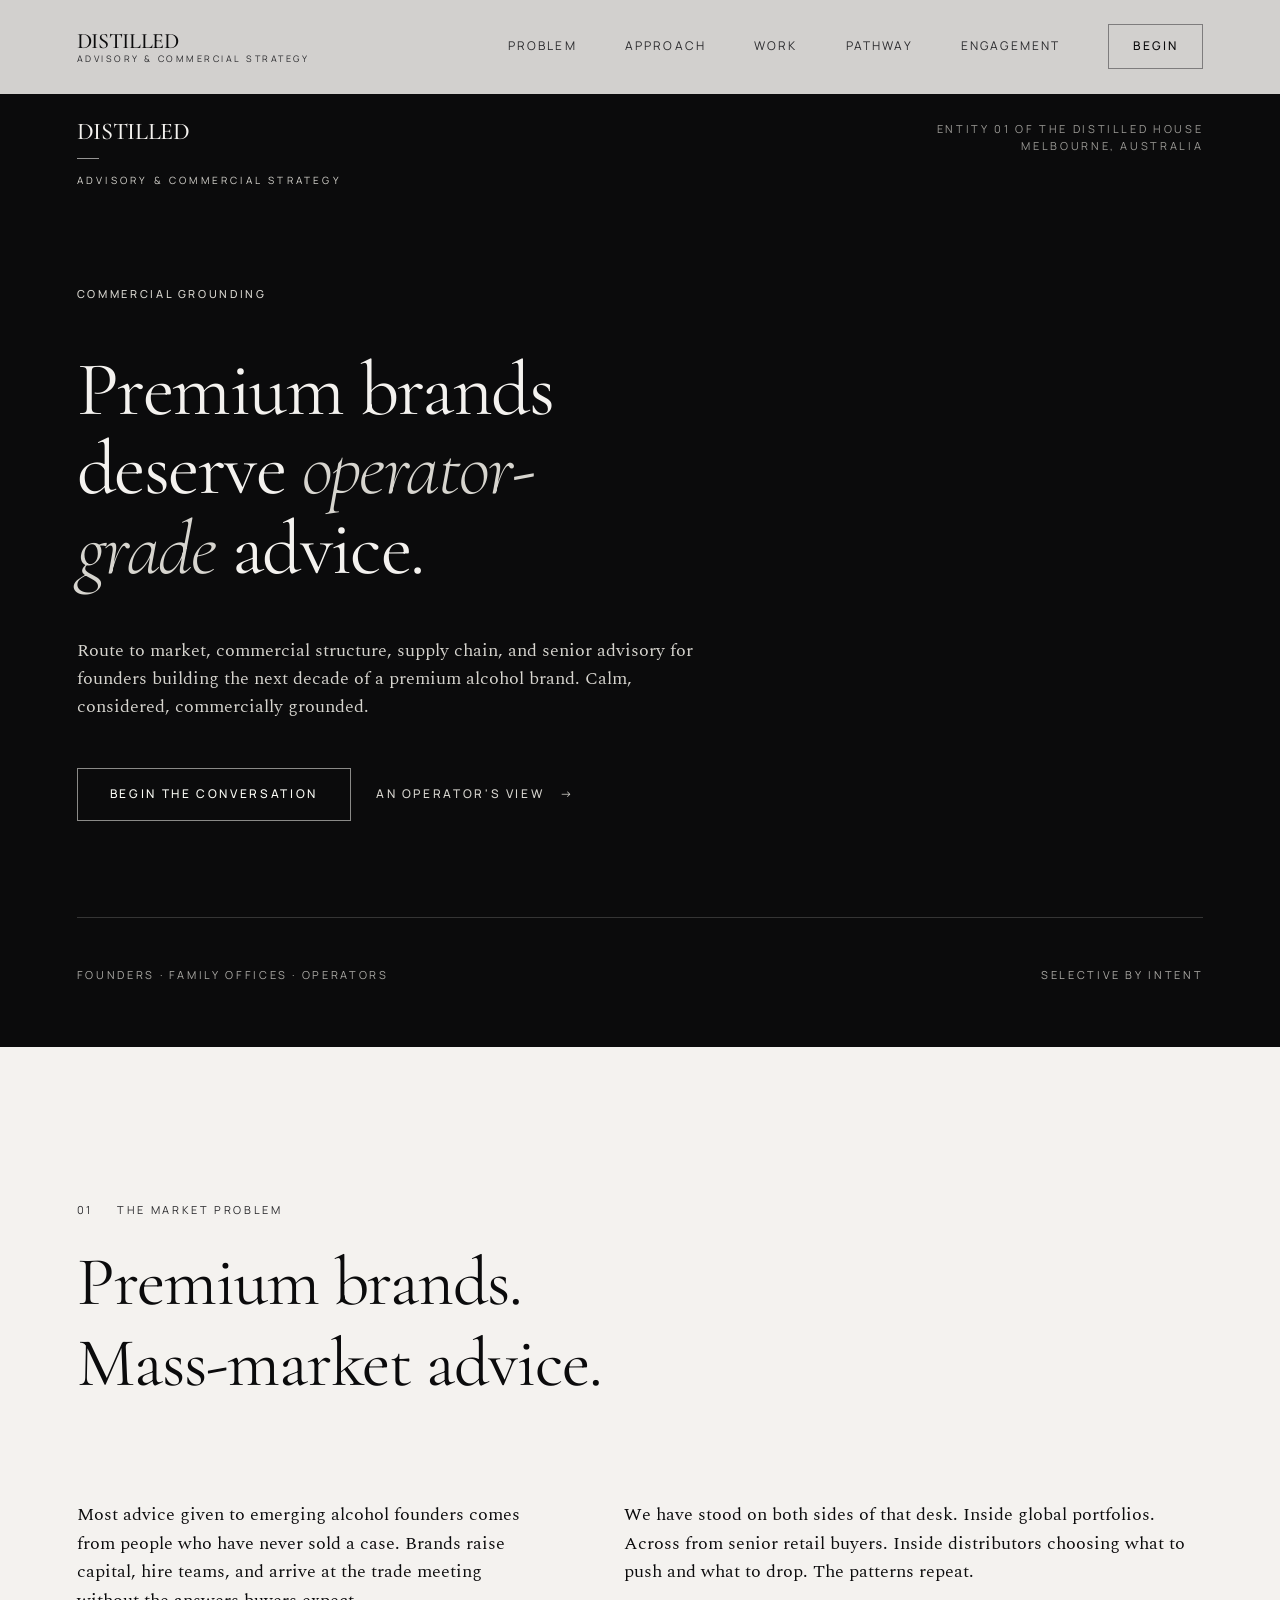
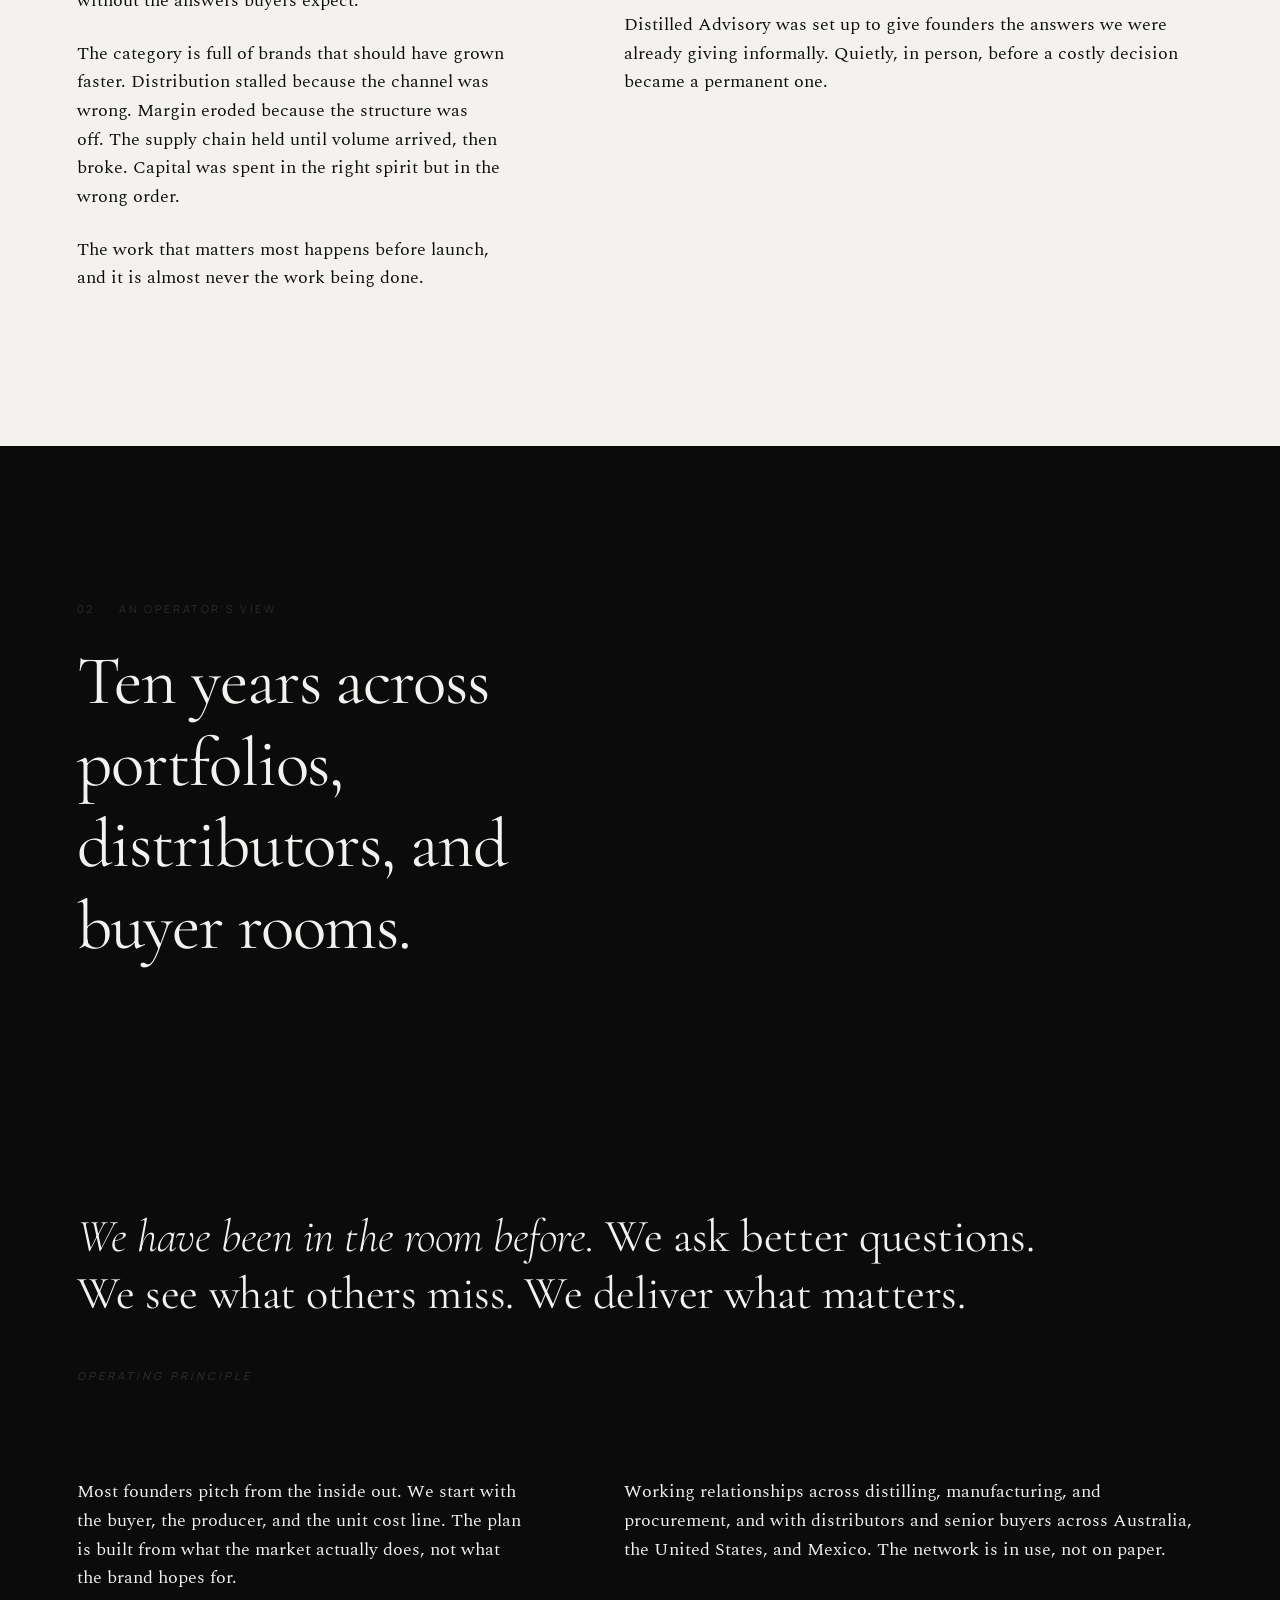
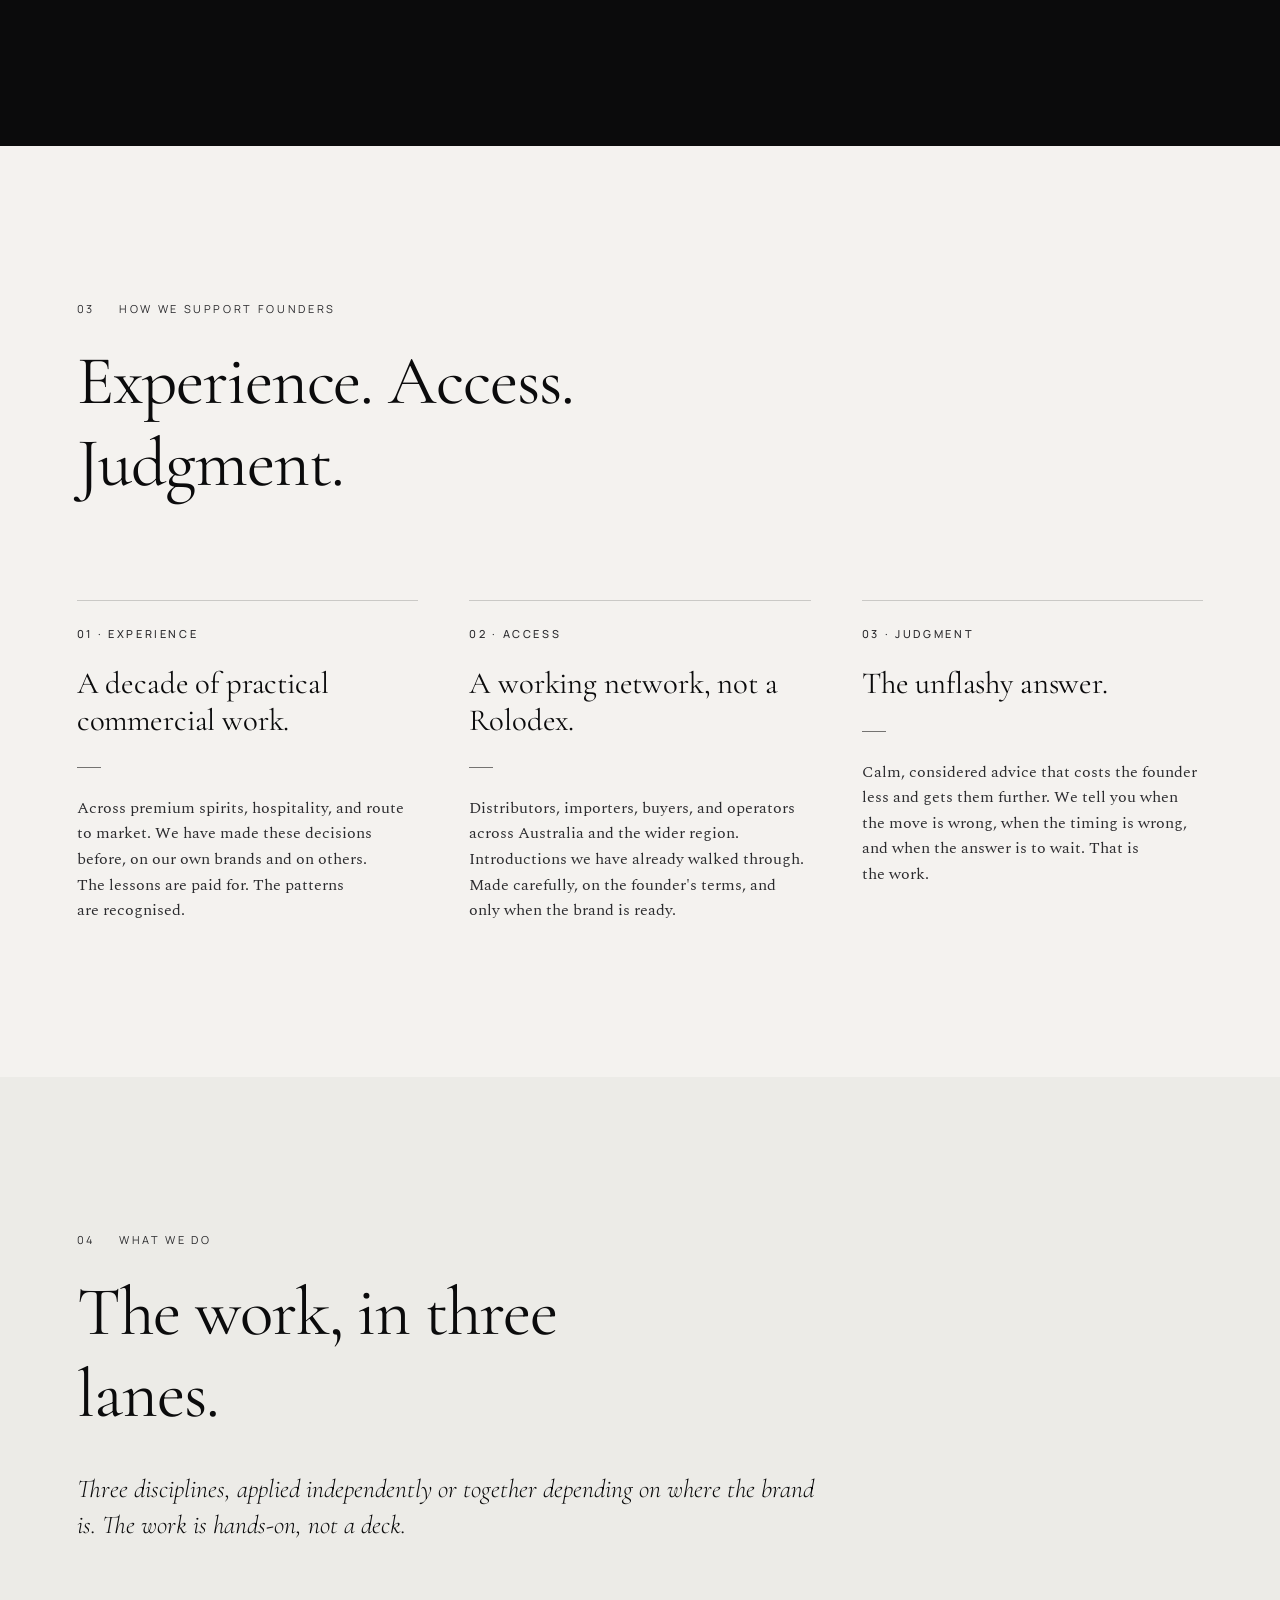
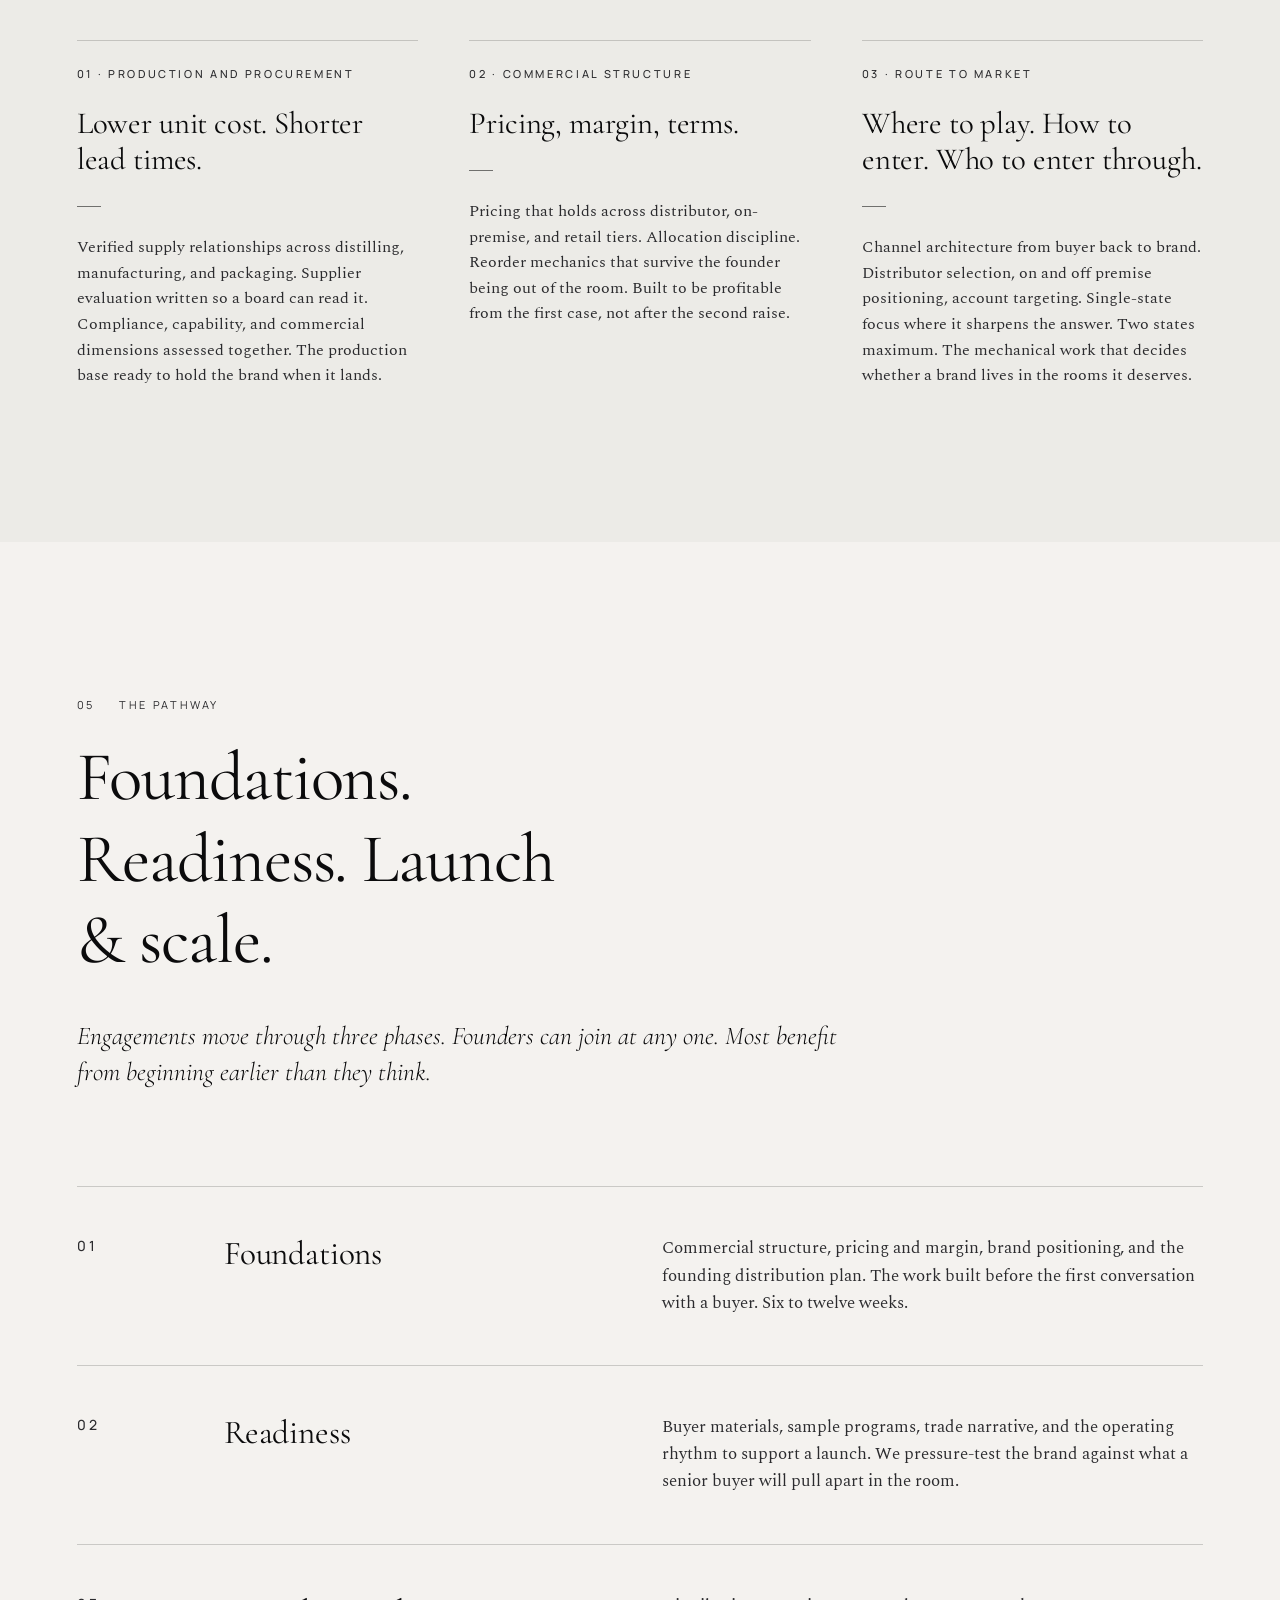
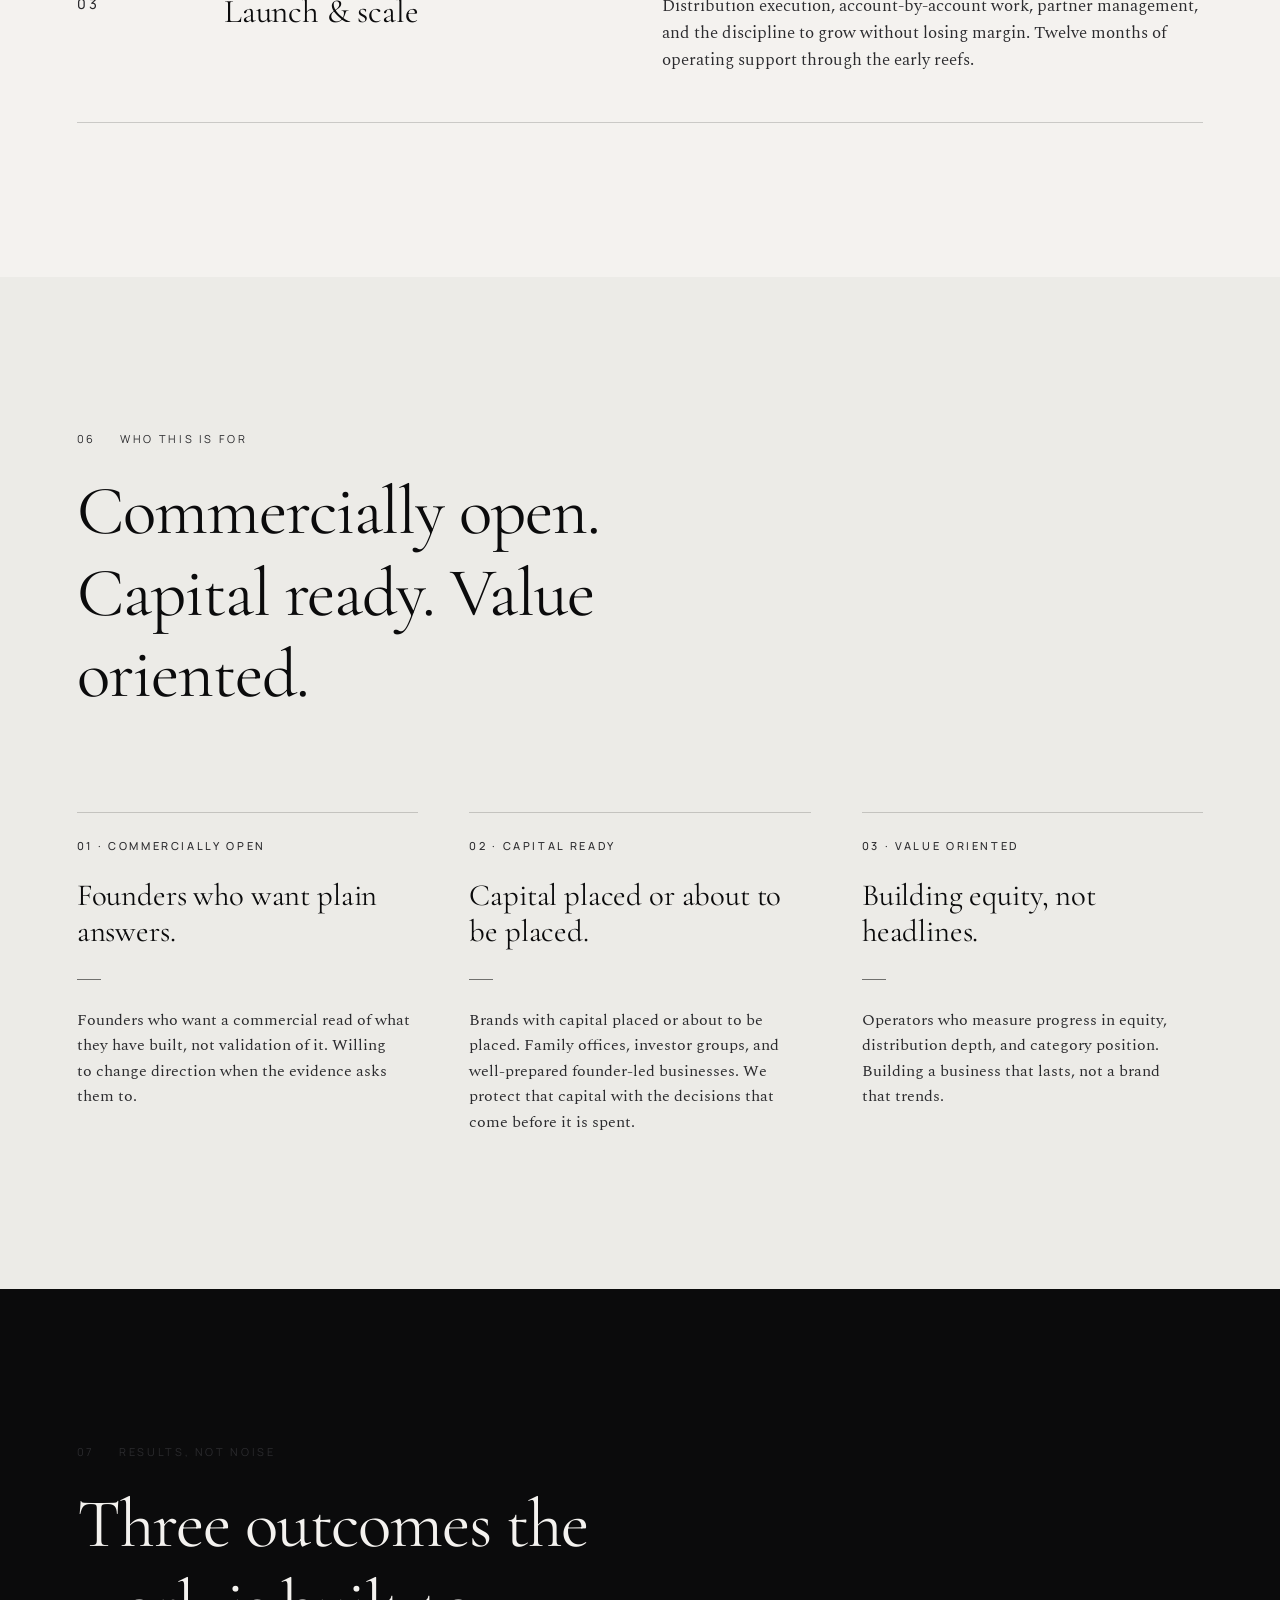
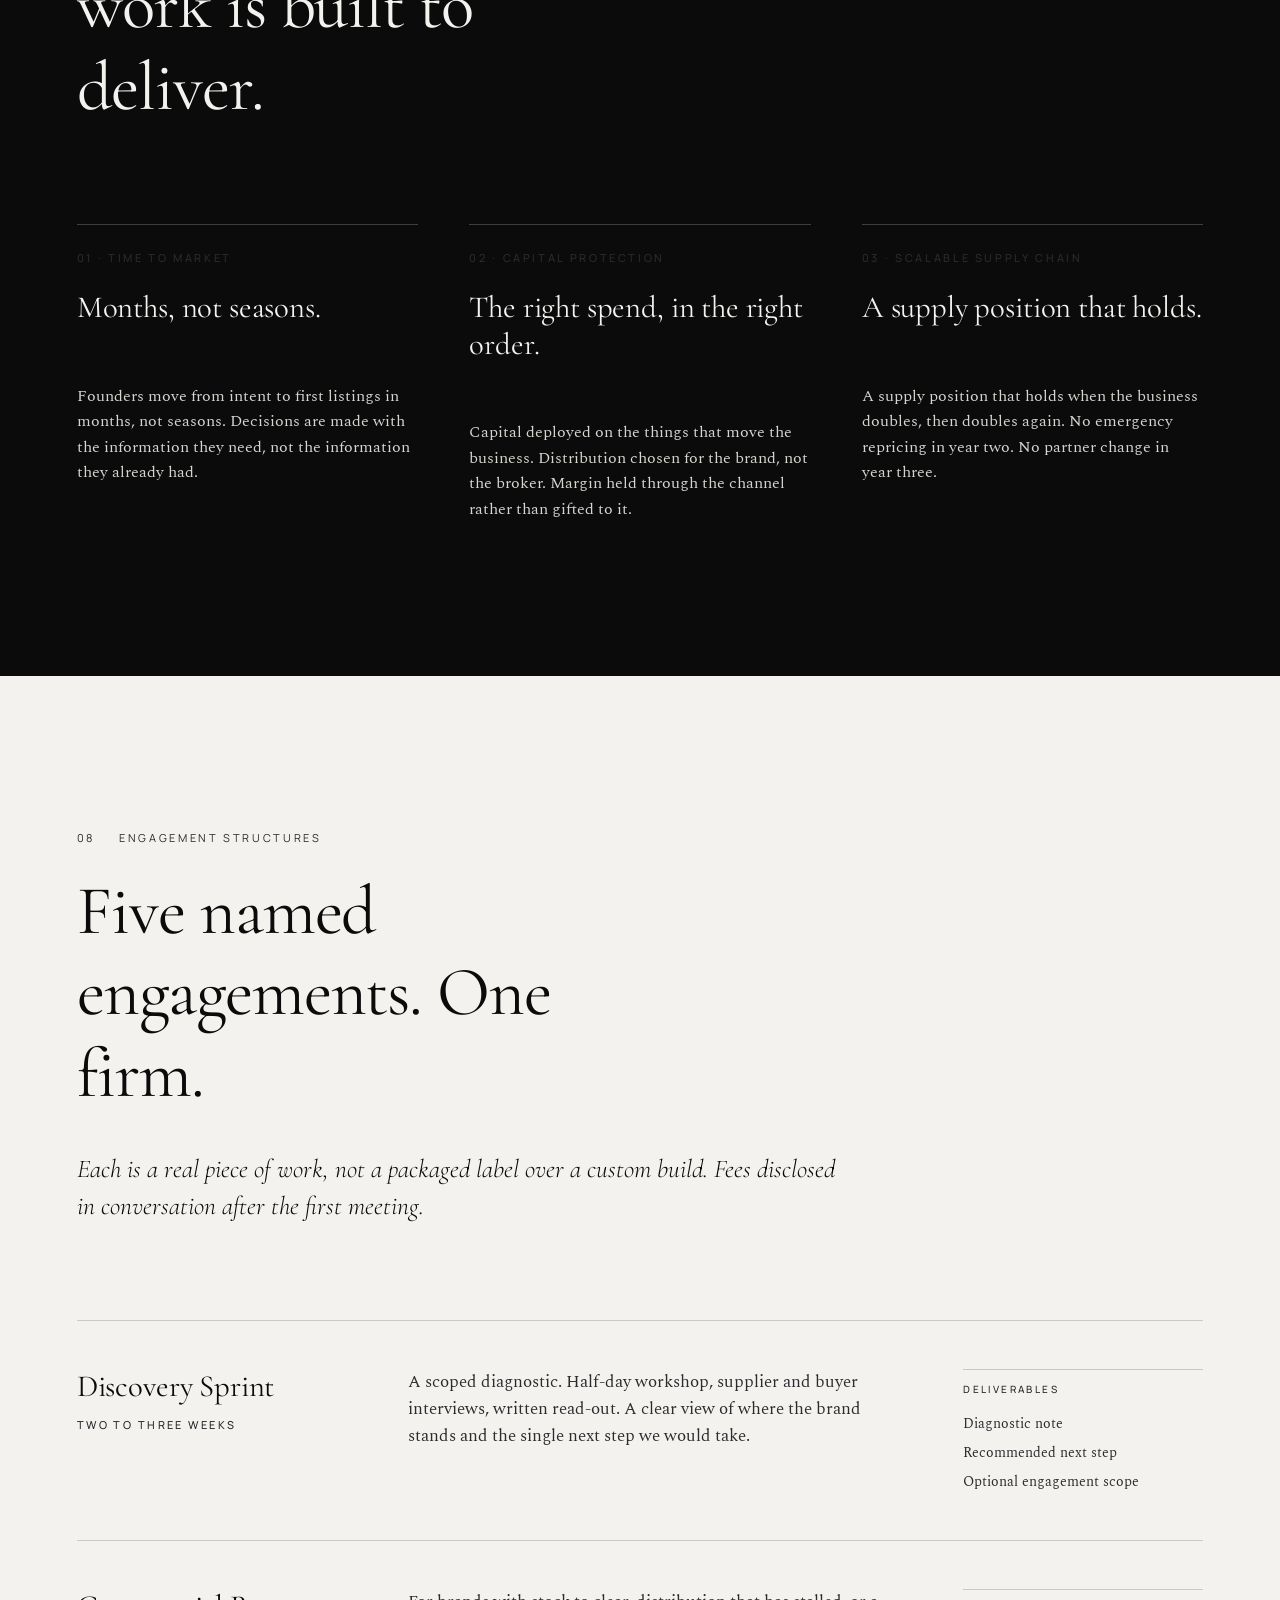
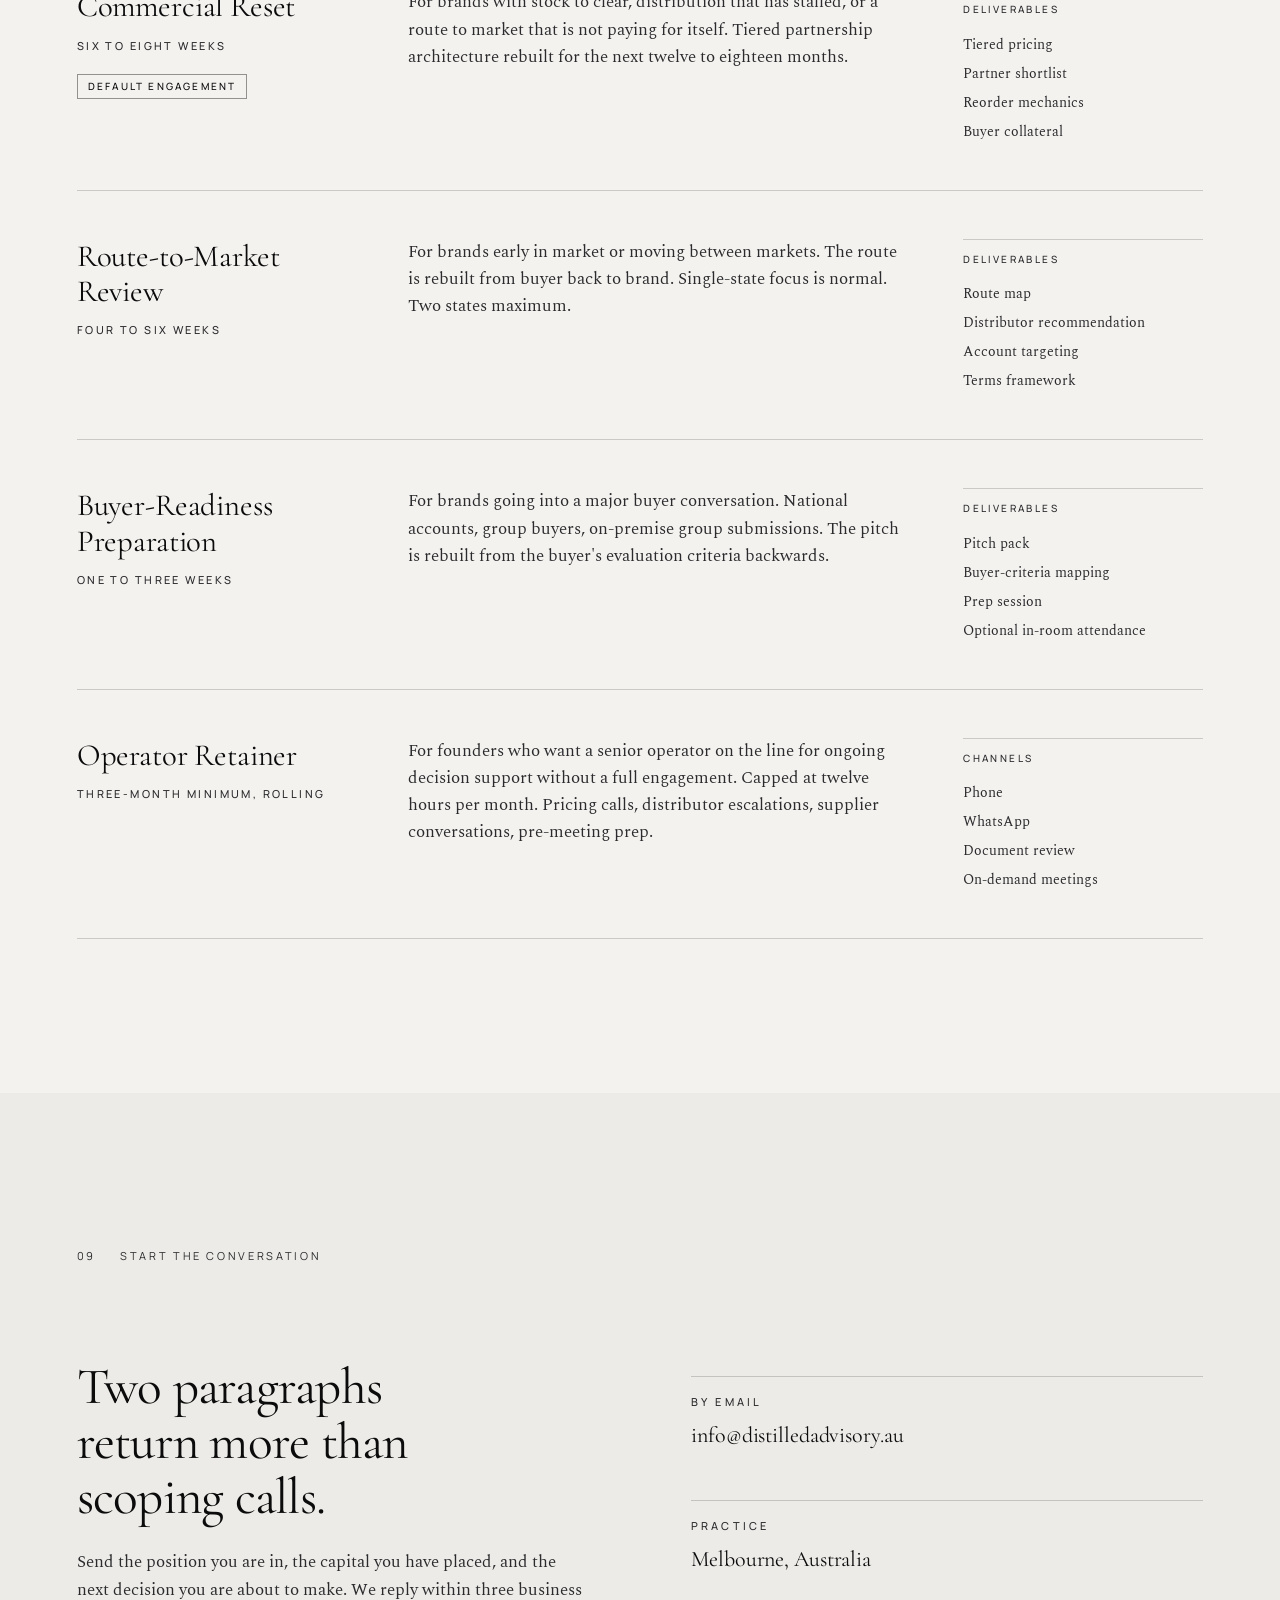
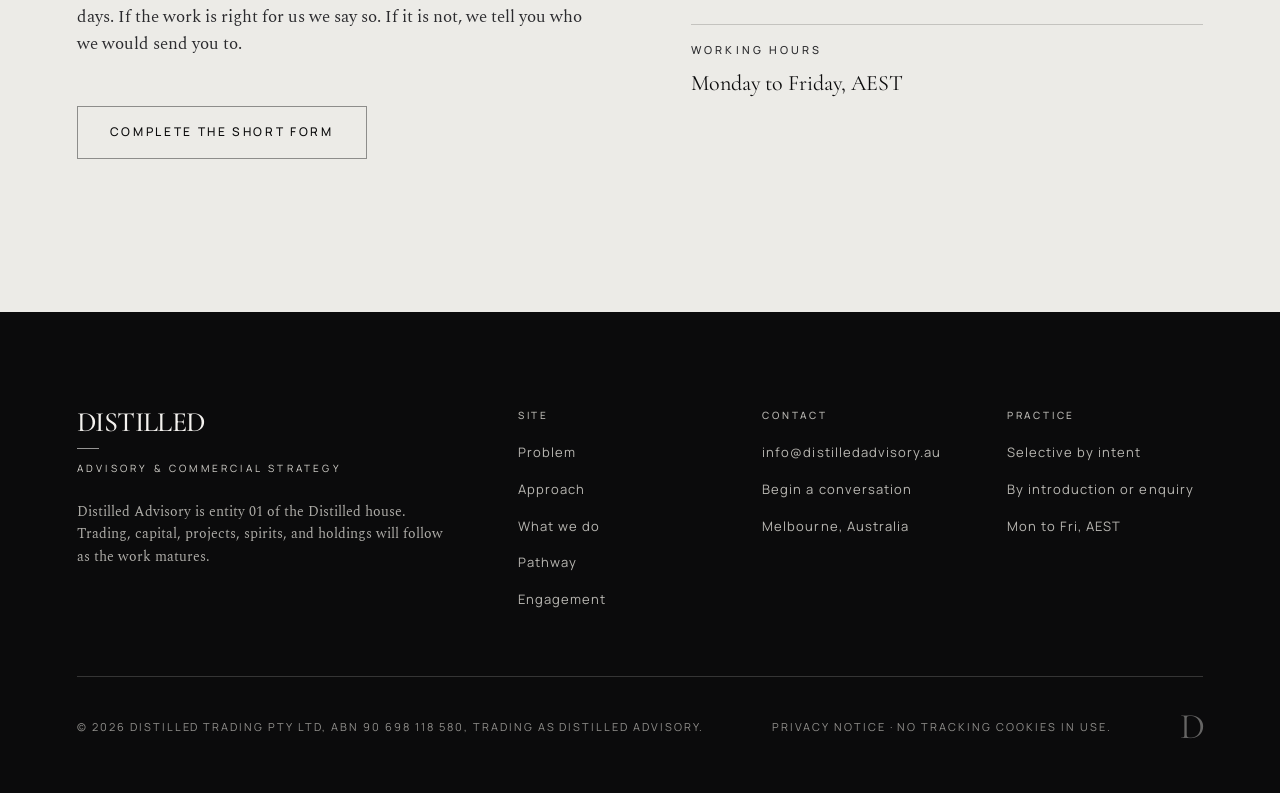
==== commit 18cb58be: "Copy: 'briefs' → 'brands' in hero and market-problem heading Co-Authored-By: Claude Opus 4.8 <norepl" ====
--- a/index.html
+++ b/index.html
@@ -85,7 +85,7 @@
     <div class="hero__center">
       <div class="hero__eyebrow">Commercial grounding</div>
       <h1 class="hero__statement">
-        Premium briefs deserve <em>operator-grade</em> advice.
+        Premium brands deserve <em>operator-grade</em> advice.
       </h1>
       <p class="hero__lede">
         Route to market, commercial structure, supply chain, and senior advisory for founders building the next decade of a premium alcohol brand. Calm, considered, commercially grounded.
@@ -110,7 +110,7 @@
           <span class="section-header__num">01</span>
           <span>The market problem</span>
         </div>
-        <h2 class="section-header__title">Premium briefs. Mass-market advice.</h2>
+        <h2 class="section-header__title">Premium brands. Mass-market advice.</h2>
       </div>
 
       <div class="two-col reveal">
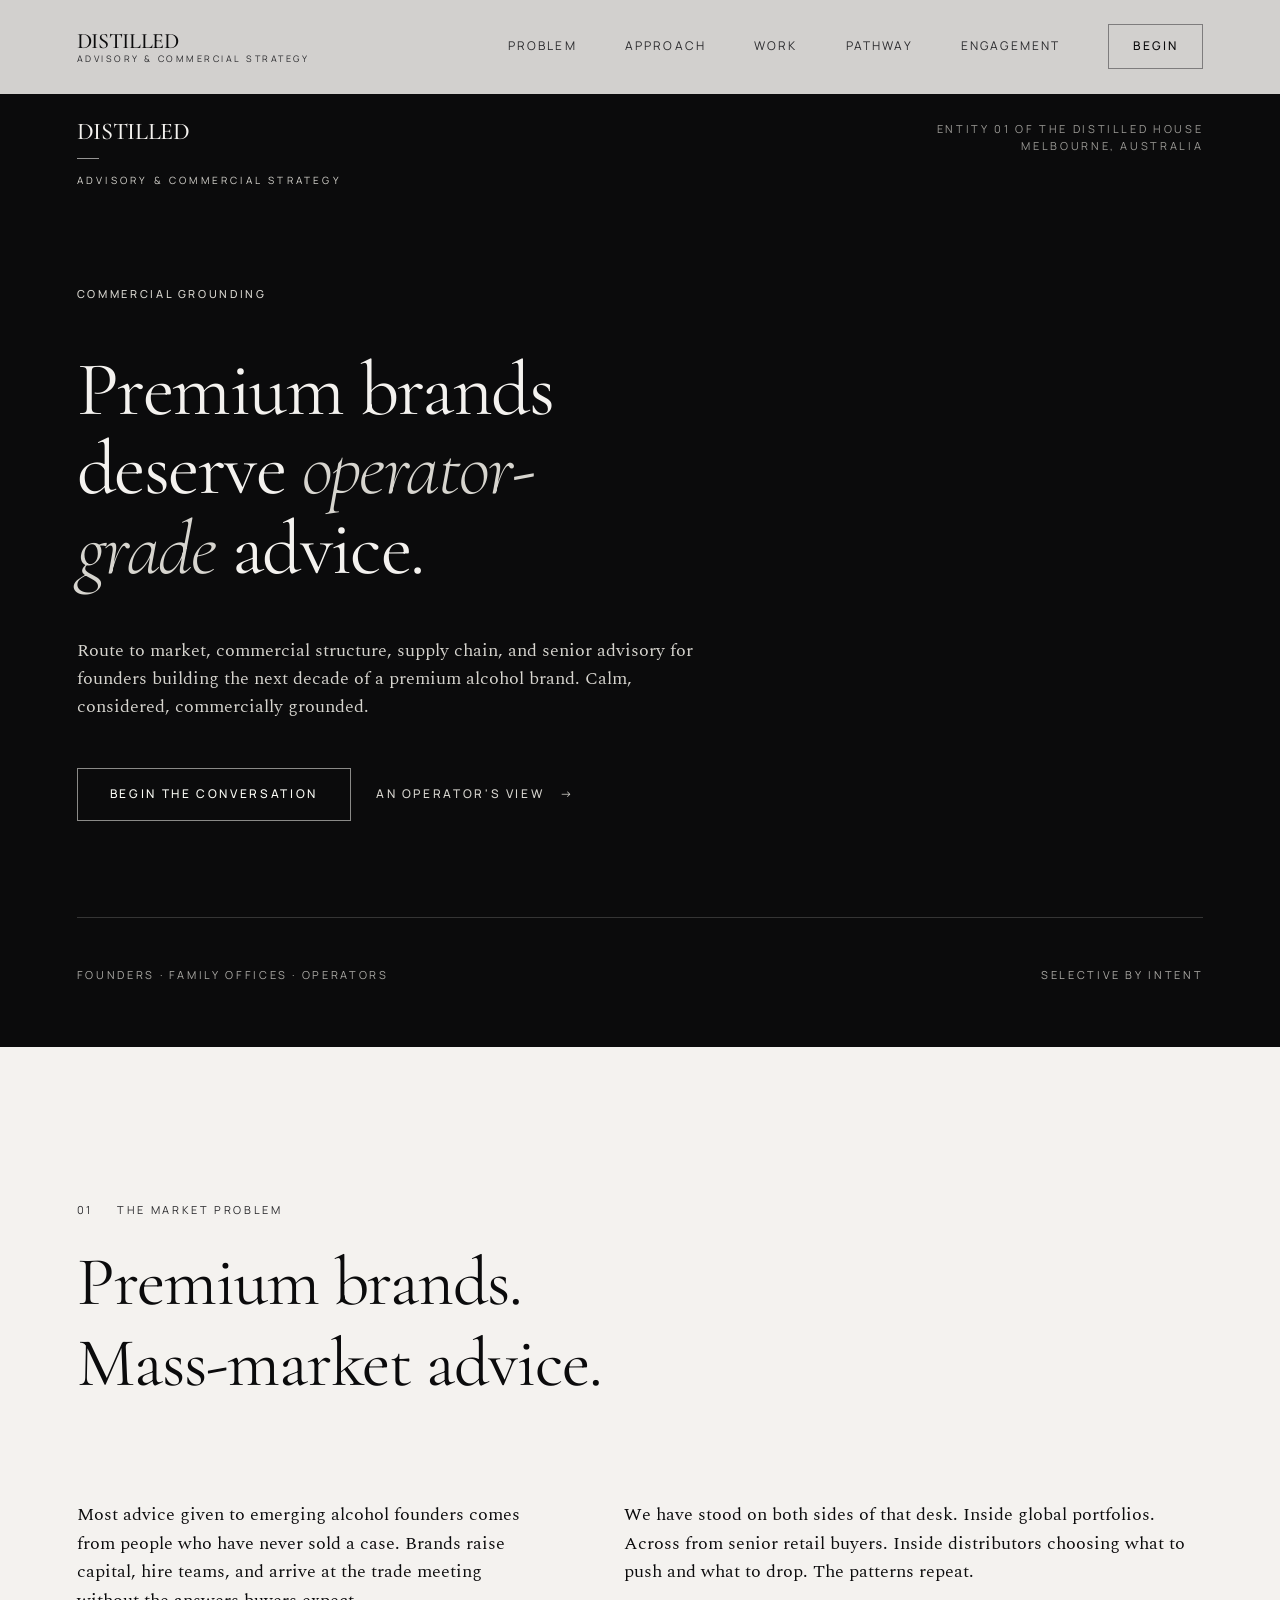
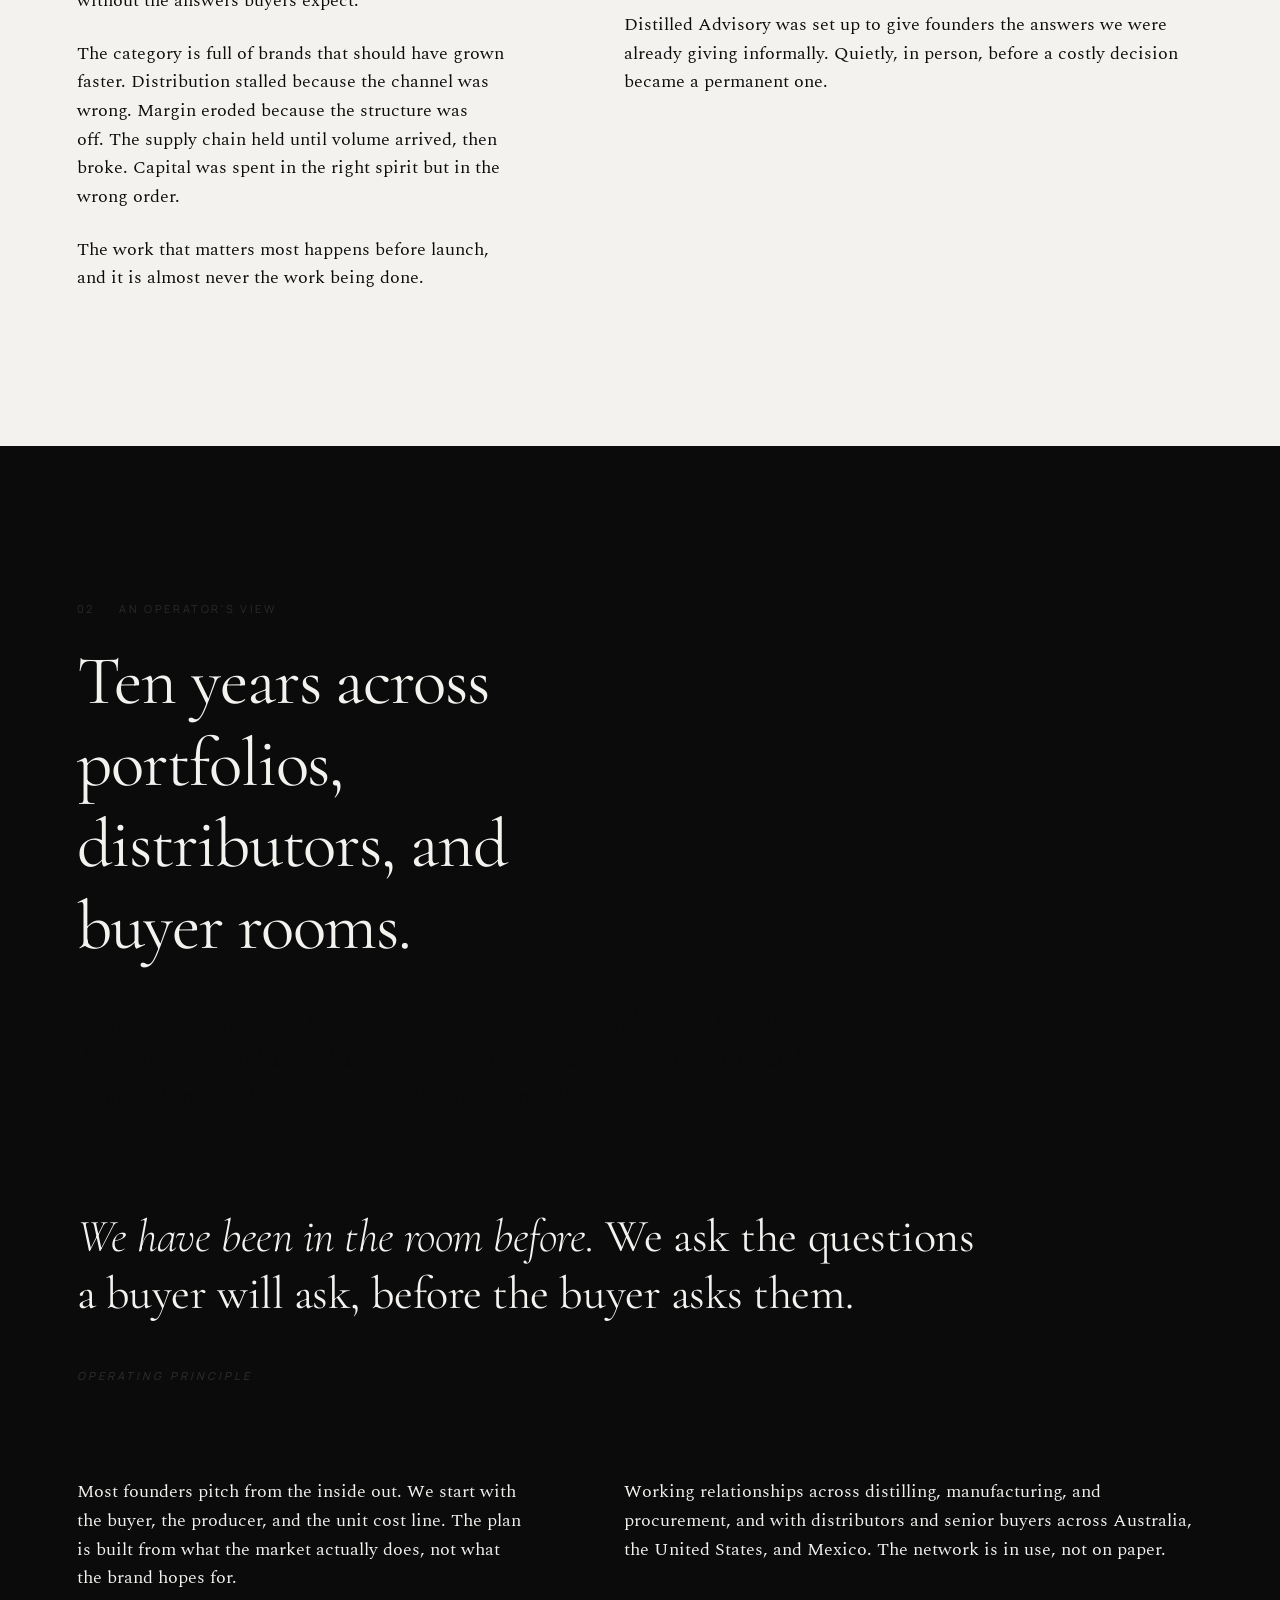
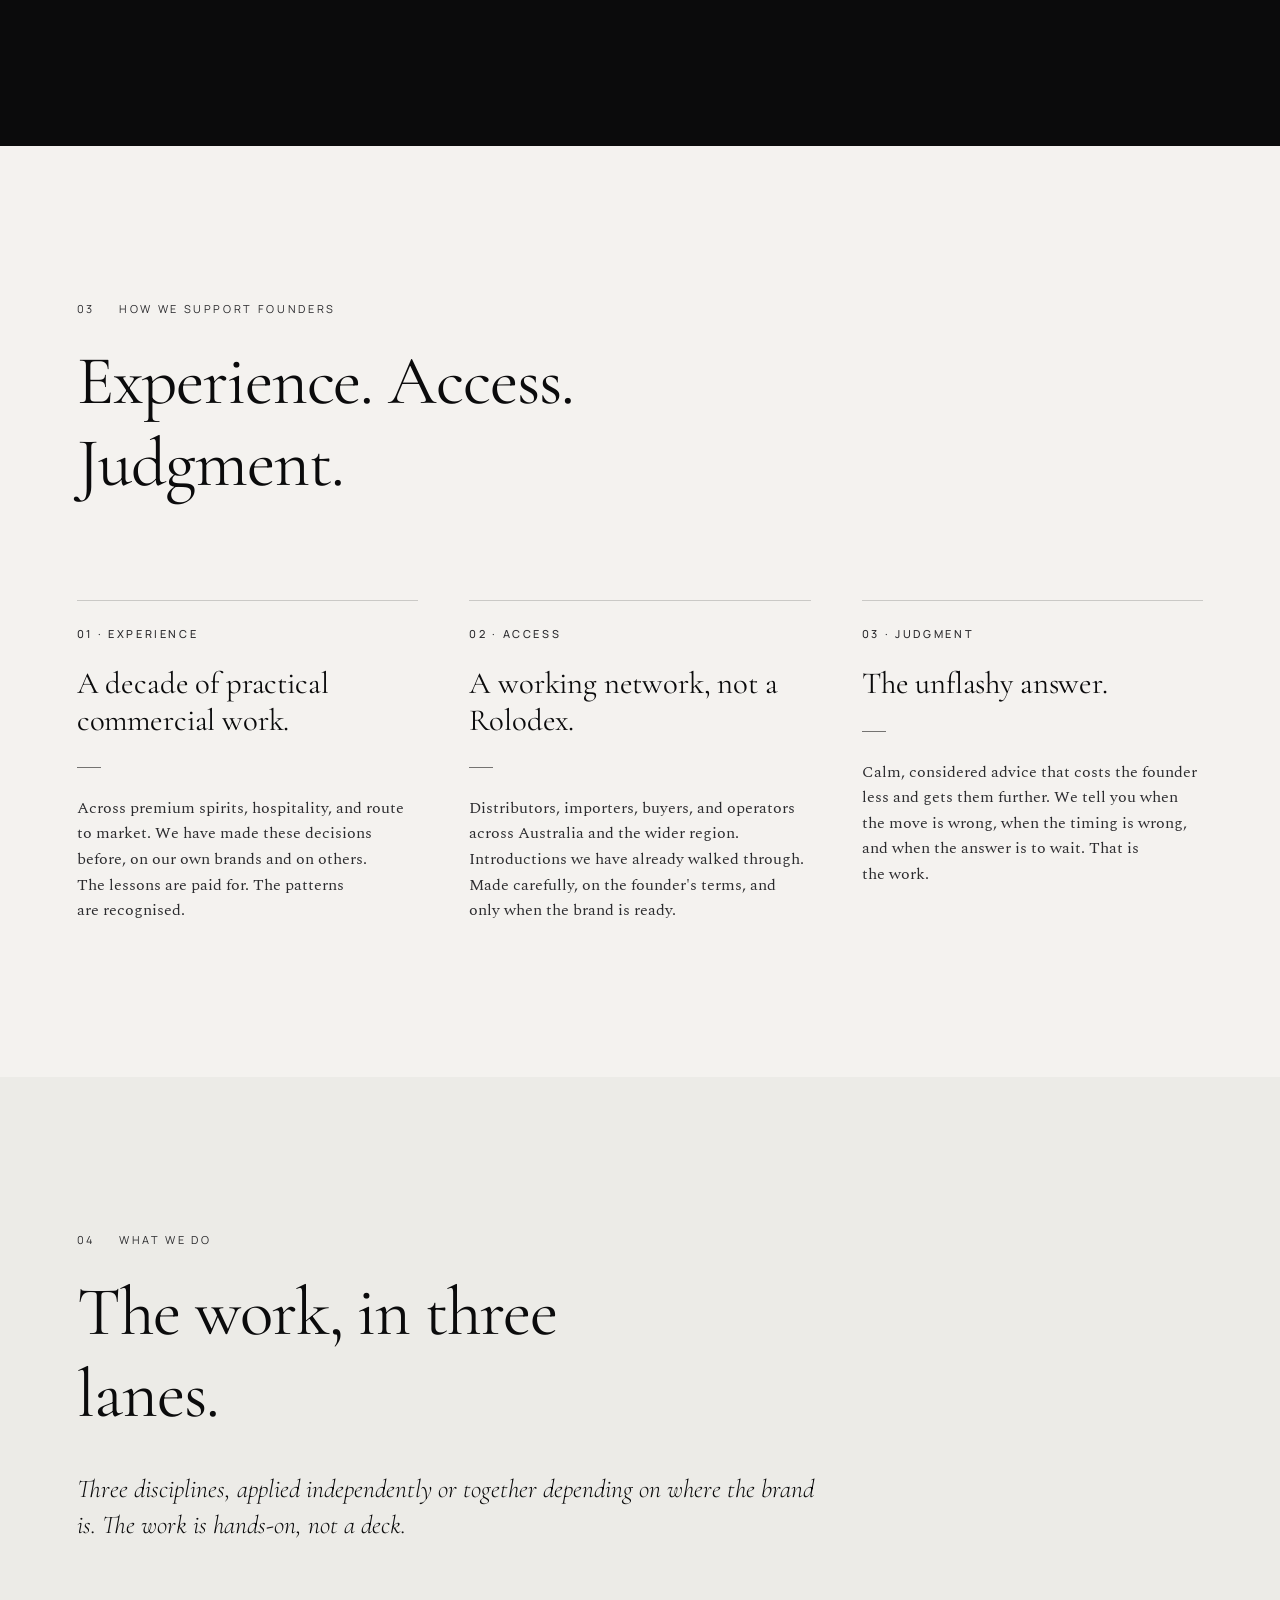
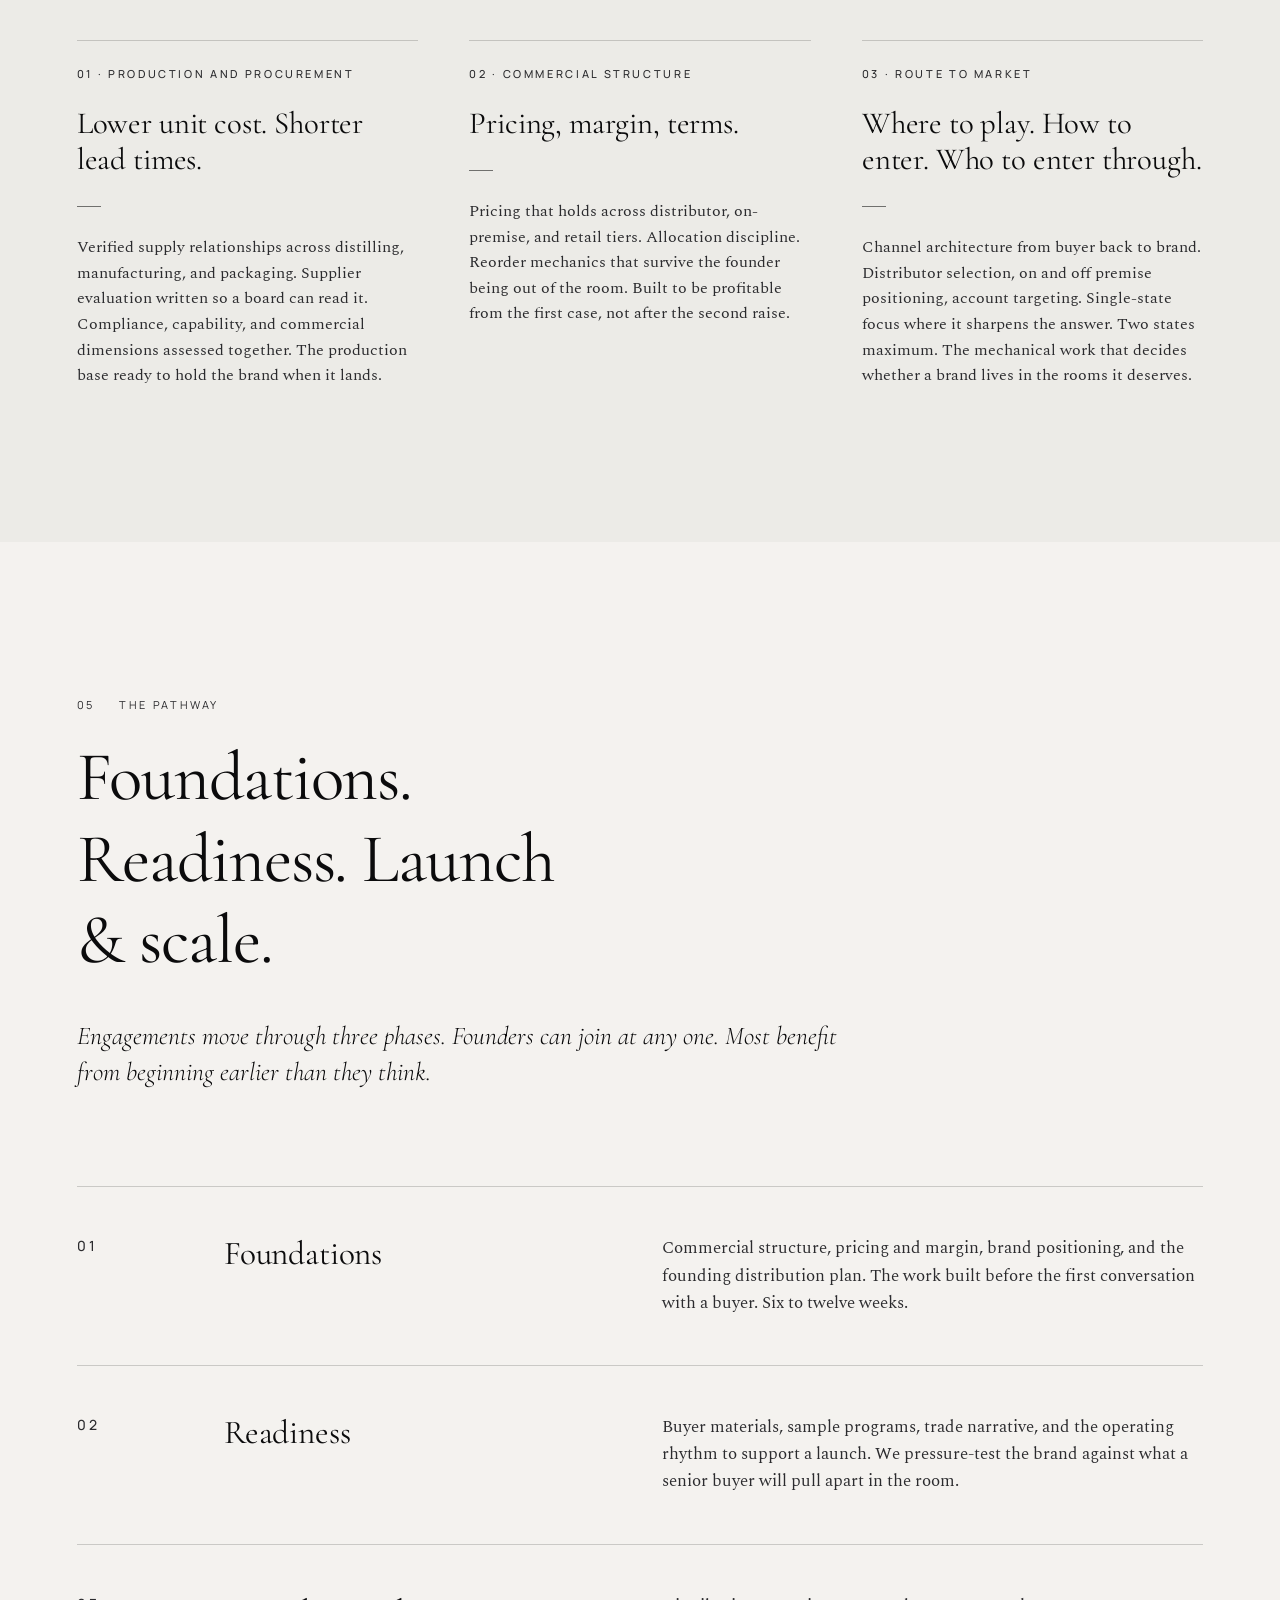
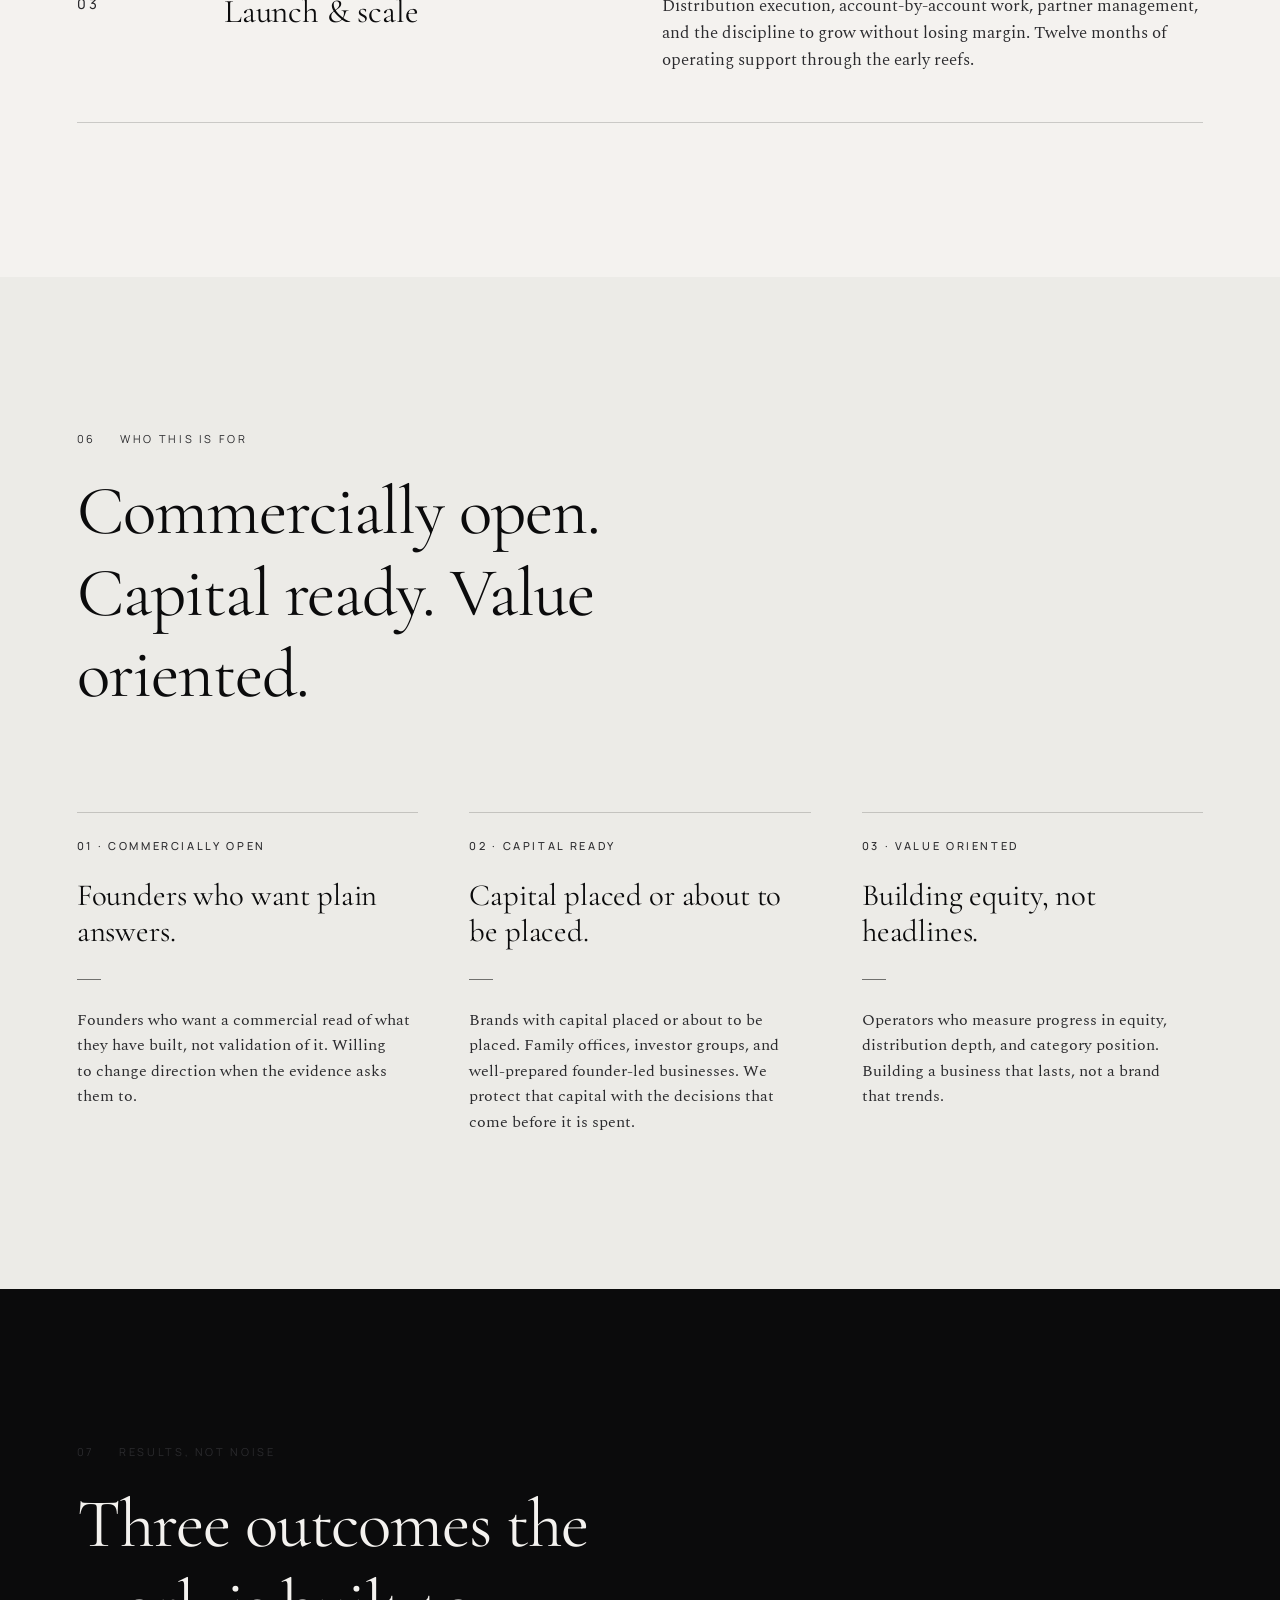
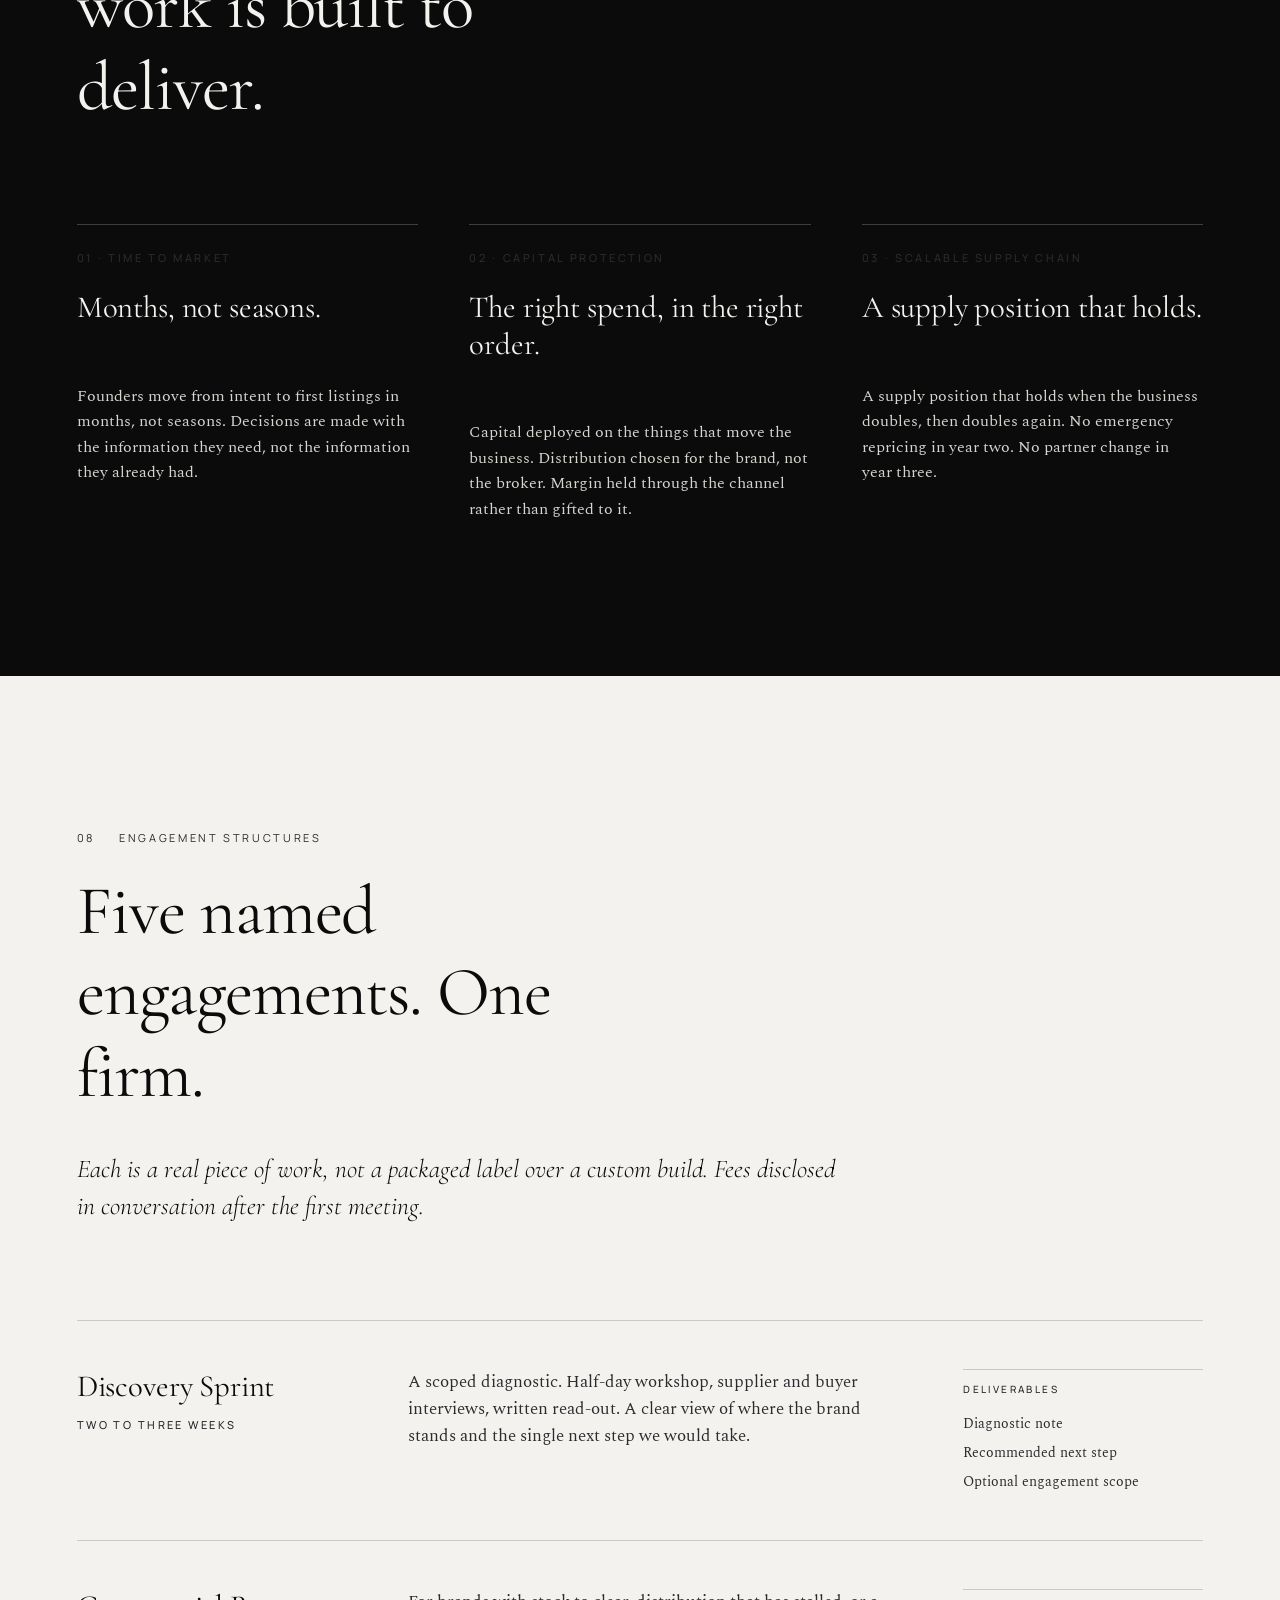
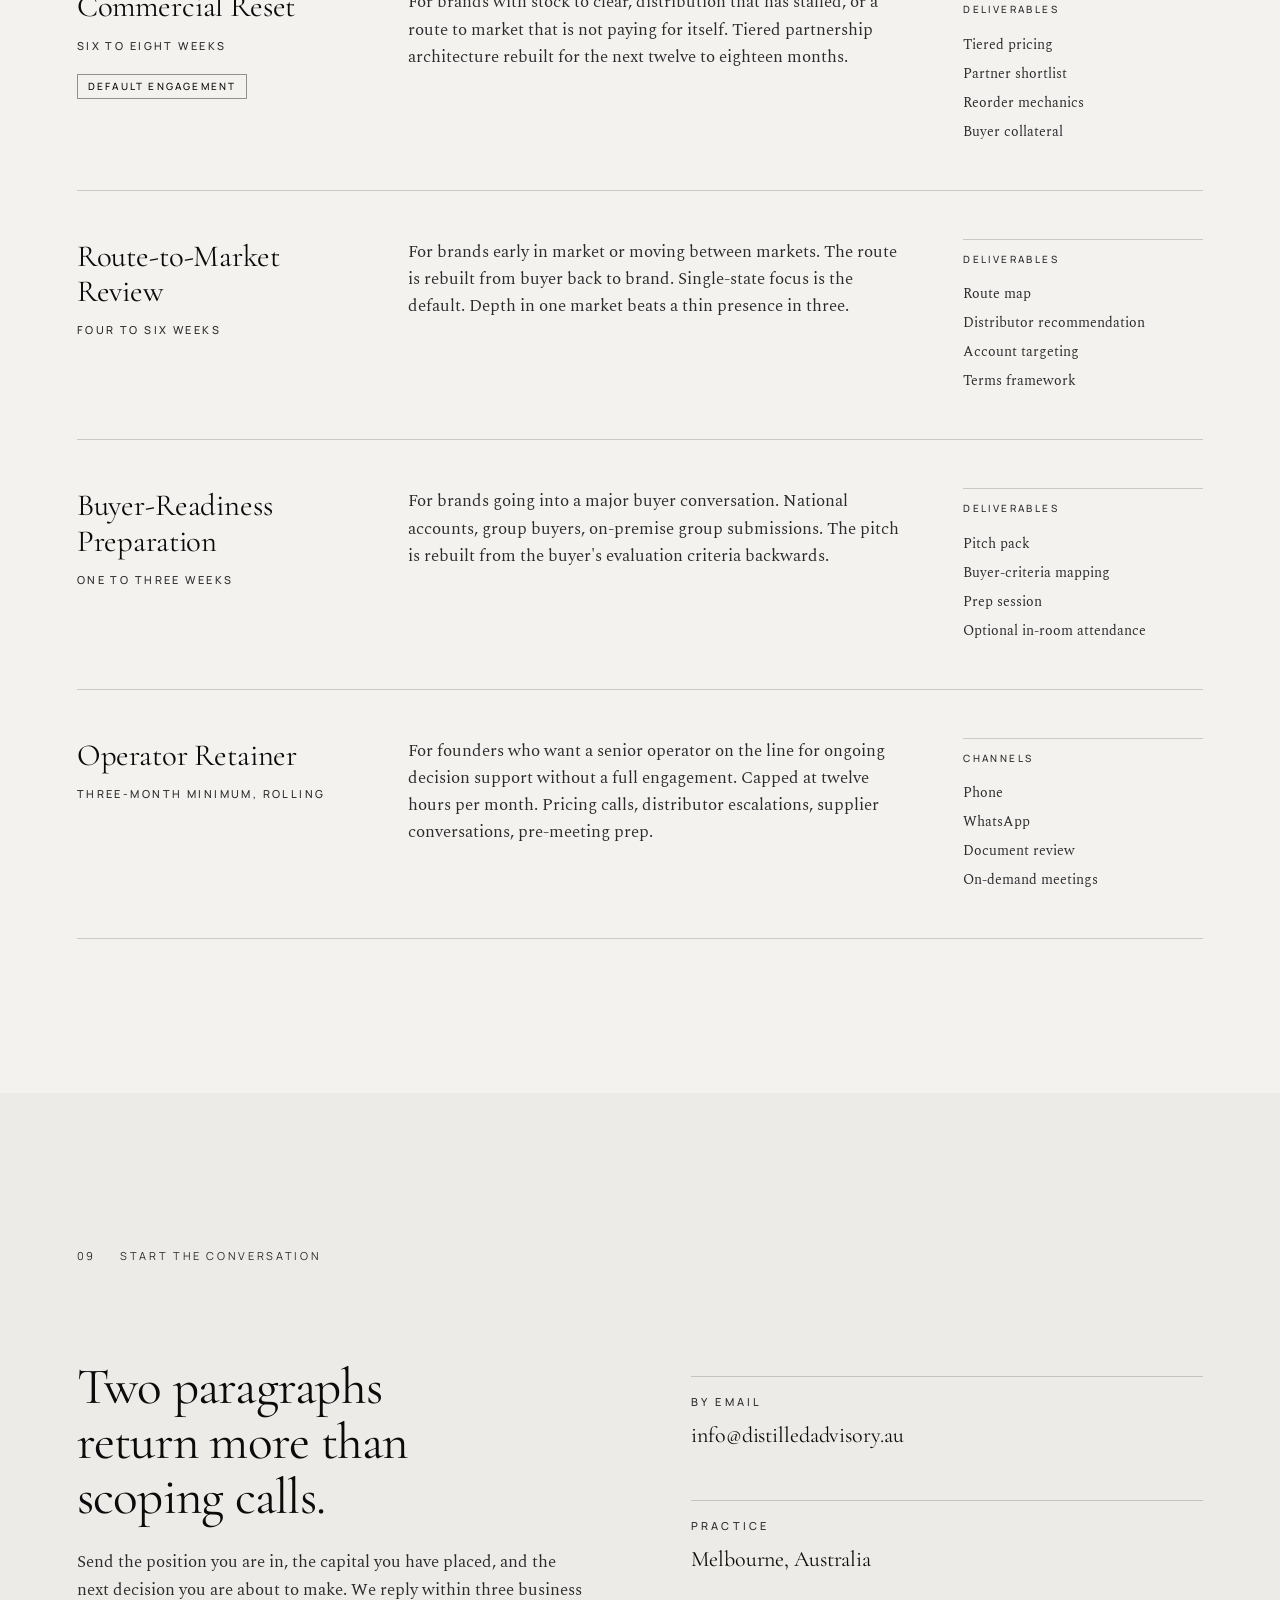
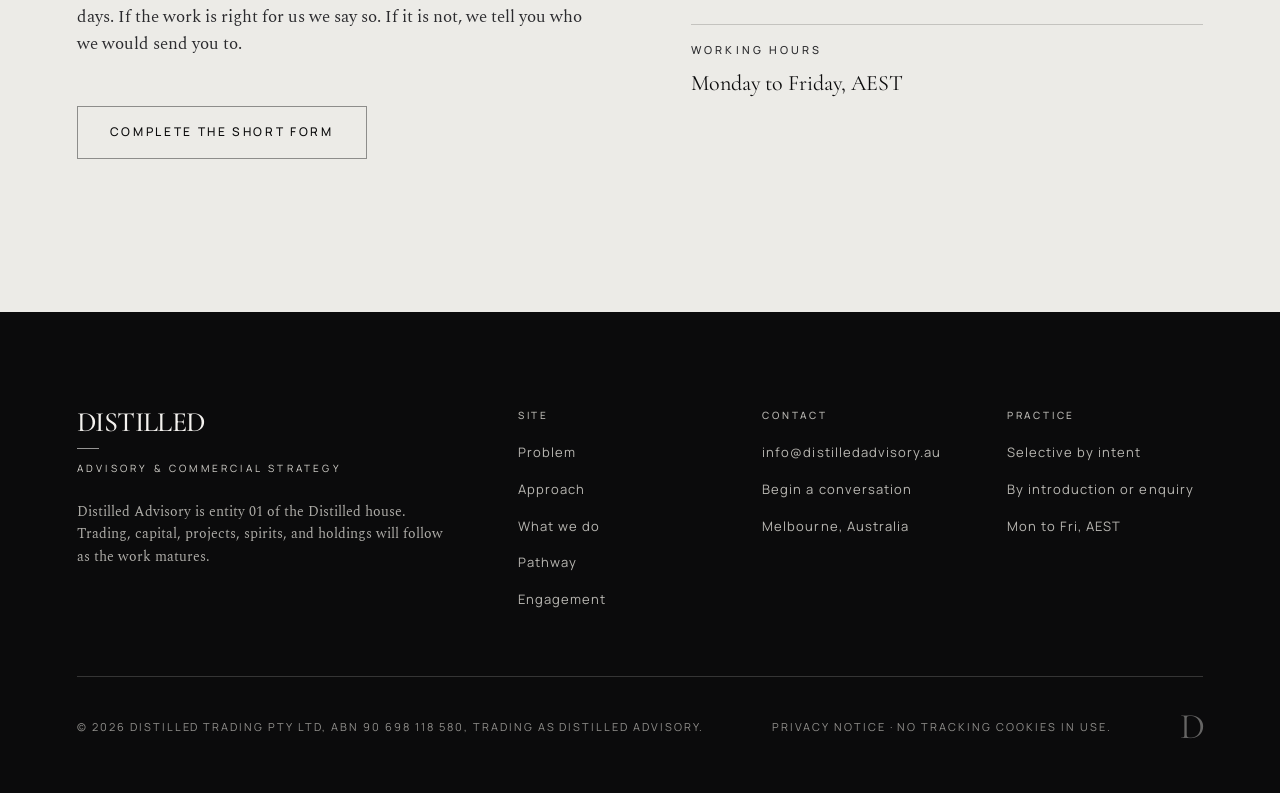
==== commit 11bee784: "Copy: sharpen operating-principle quote and single-state line - Operating principle: replace the emp" ====
--- a/index.html
+++ b/index.html
@@ -152,7 +152,7 @@
       </div>
 
       <div class="quote reveal">
-        We have been in the room before. <b>We ask better questions. We see what others miss. We deliver what matters.</b>
+        We have been in the room before. <b>We ask the questions a buyer will ask, before the buyer asks them.</b>
         <div class="quote__attr">Operating principle</div>
       </div>
 
@@ -441,7 +441,7 @@
             <div class="engagement-row__meta">Four to six weeks</div>
           </div>
           <p class="engagement-row__body">
-            For brands early in market or moving between markets. The route is rebuilt from buyer back to brand. Single-state focus is normal. Two states maximum.
+            For brands early in market or moving between markets. The route is rebuilt from buyer back to brand. Single-state focus is the default. Depth in one market beats a thin presence in three.
           </p>
           <div class="engagement-row__deliverables">
             <div class="engagement-row__deliverables-label">Deliverables</div>
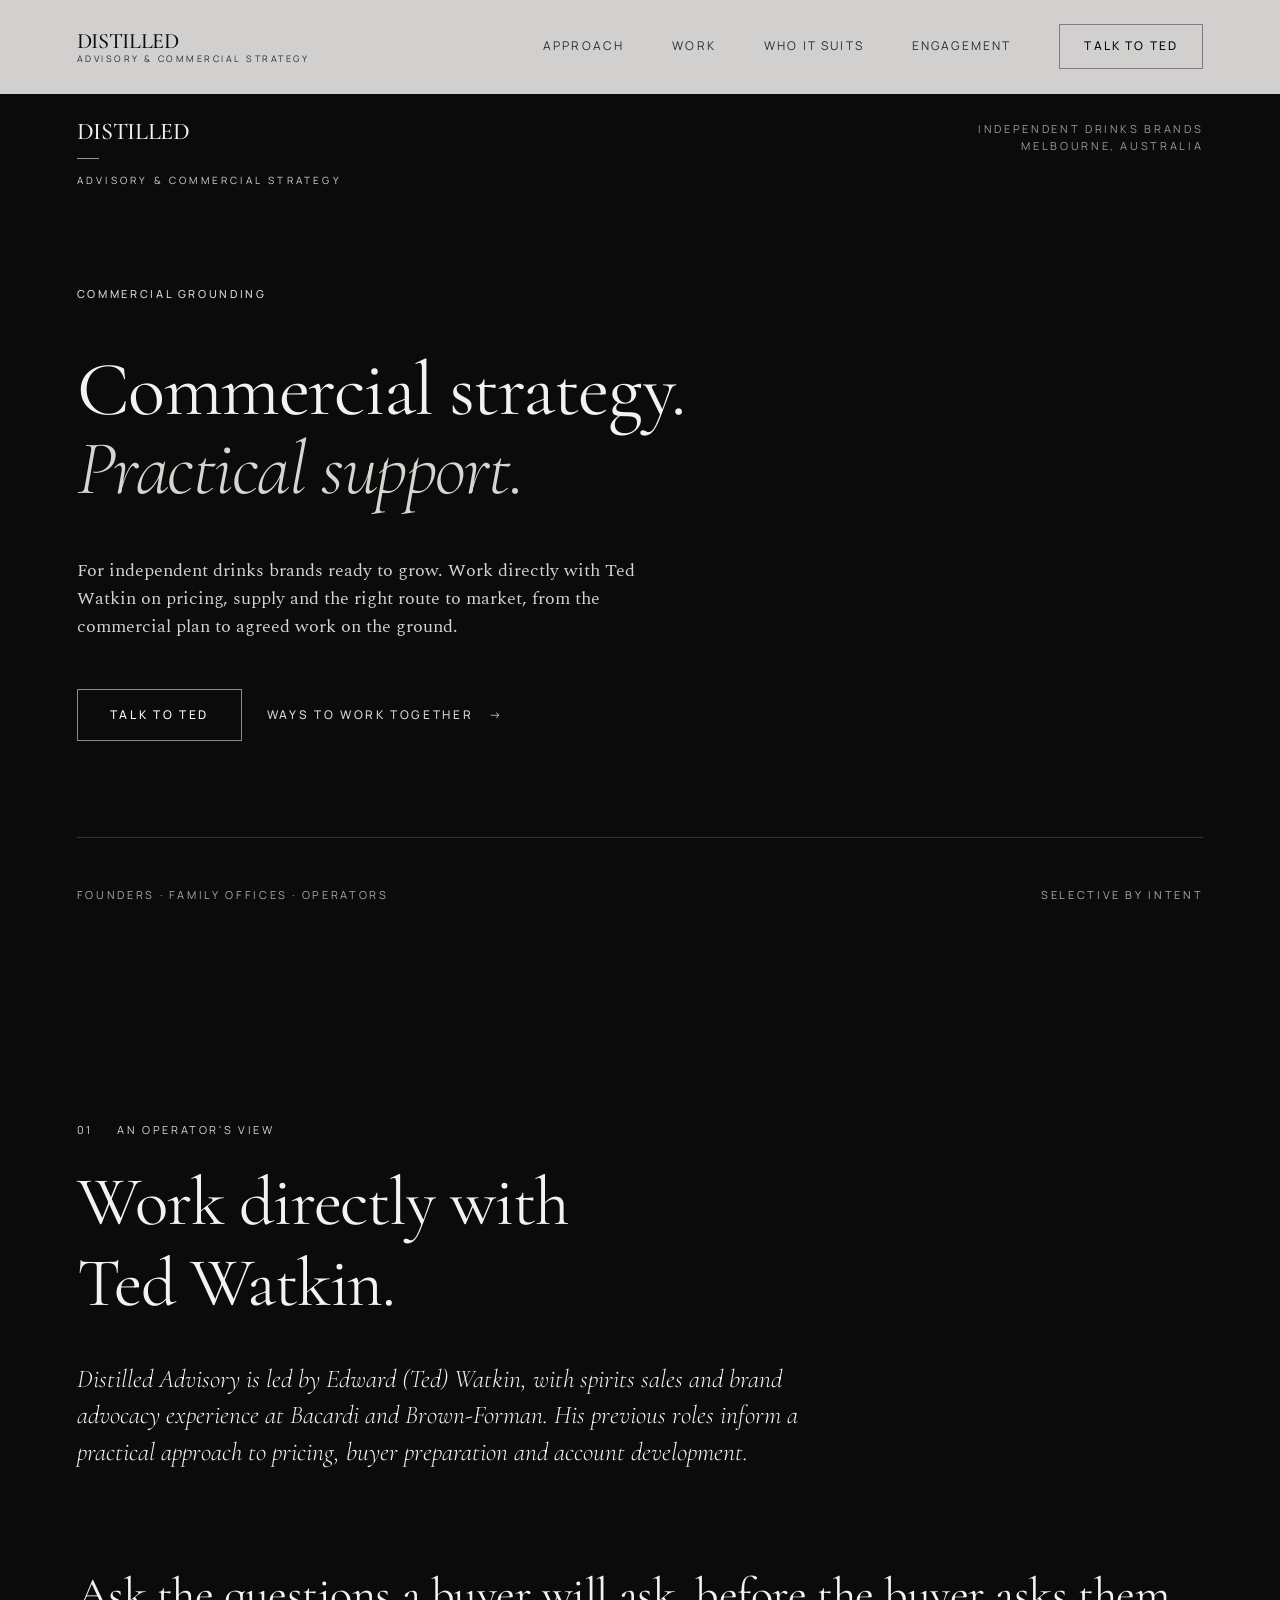
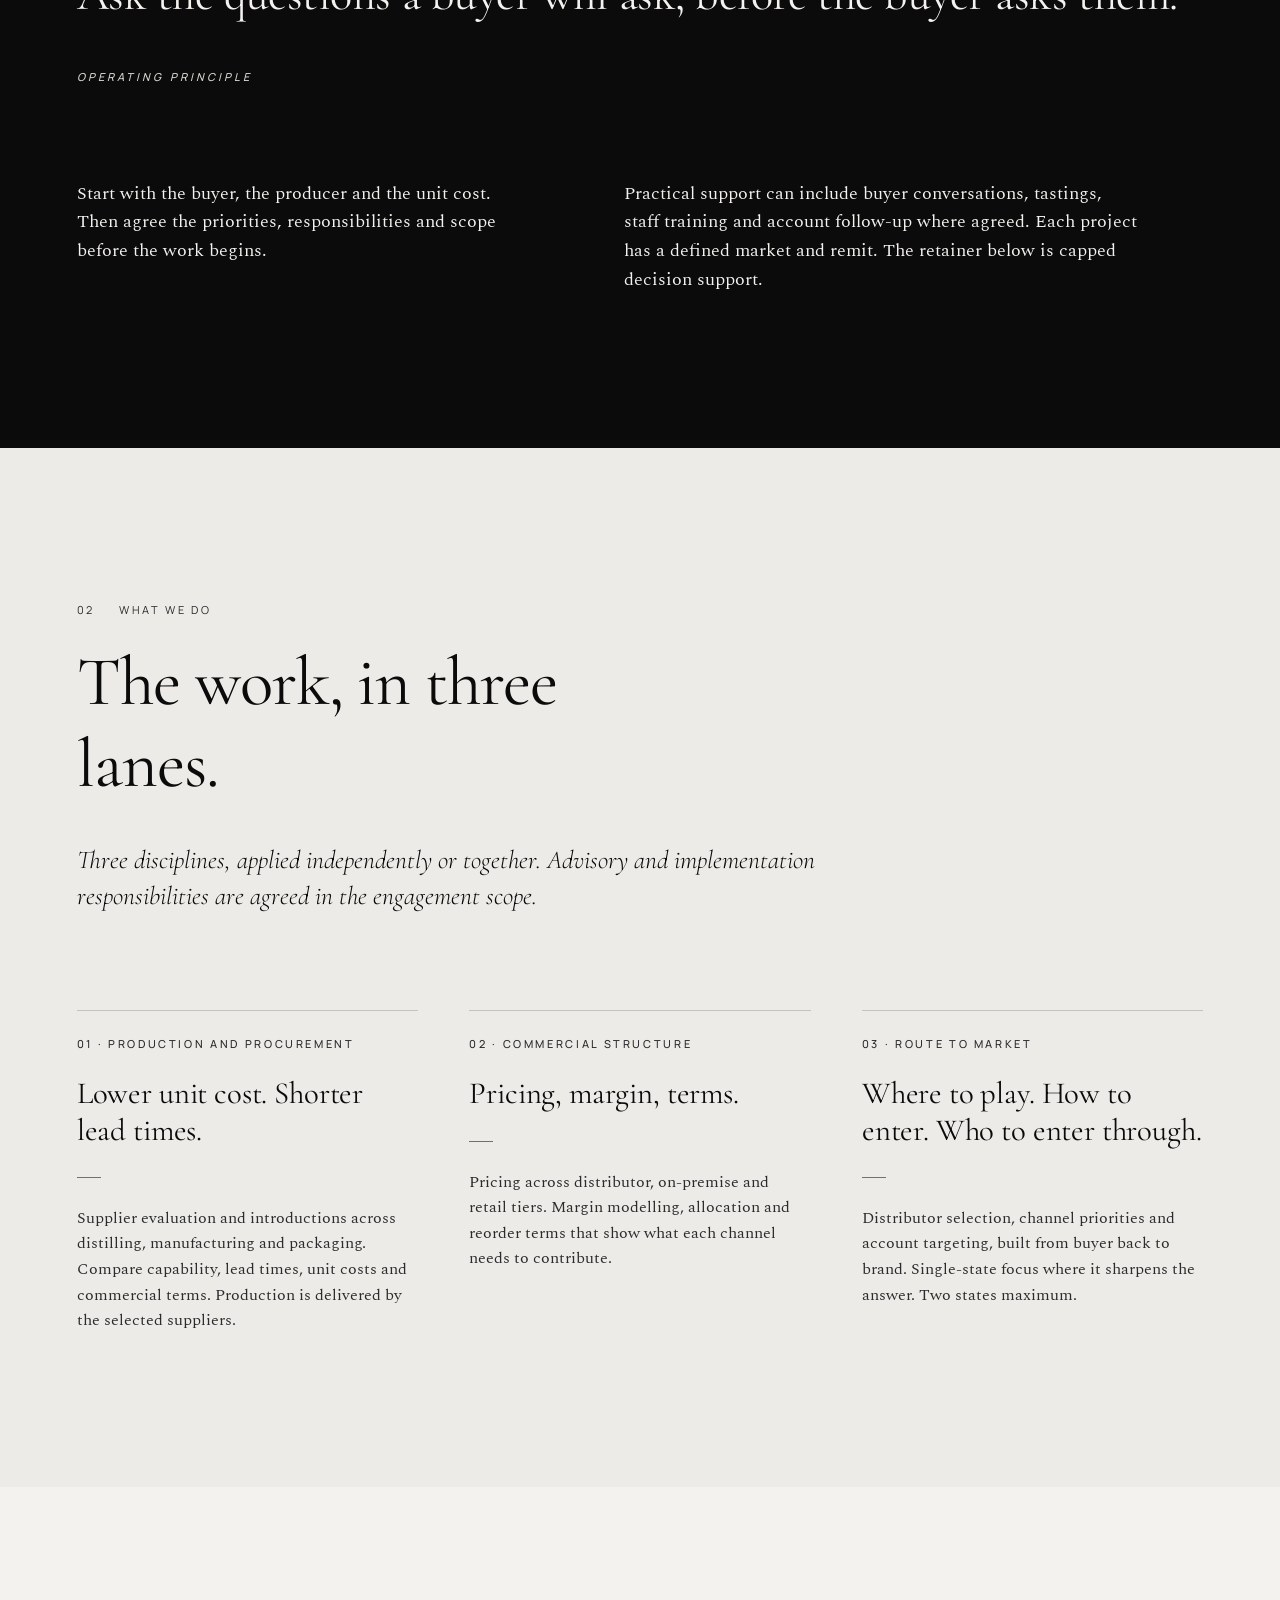
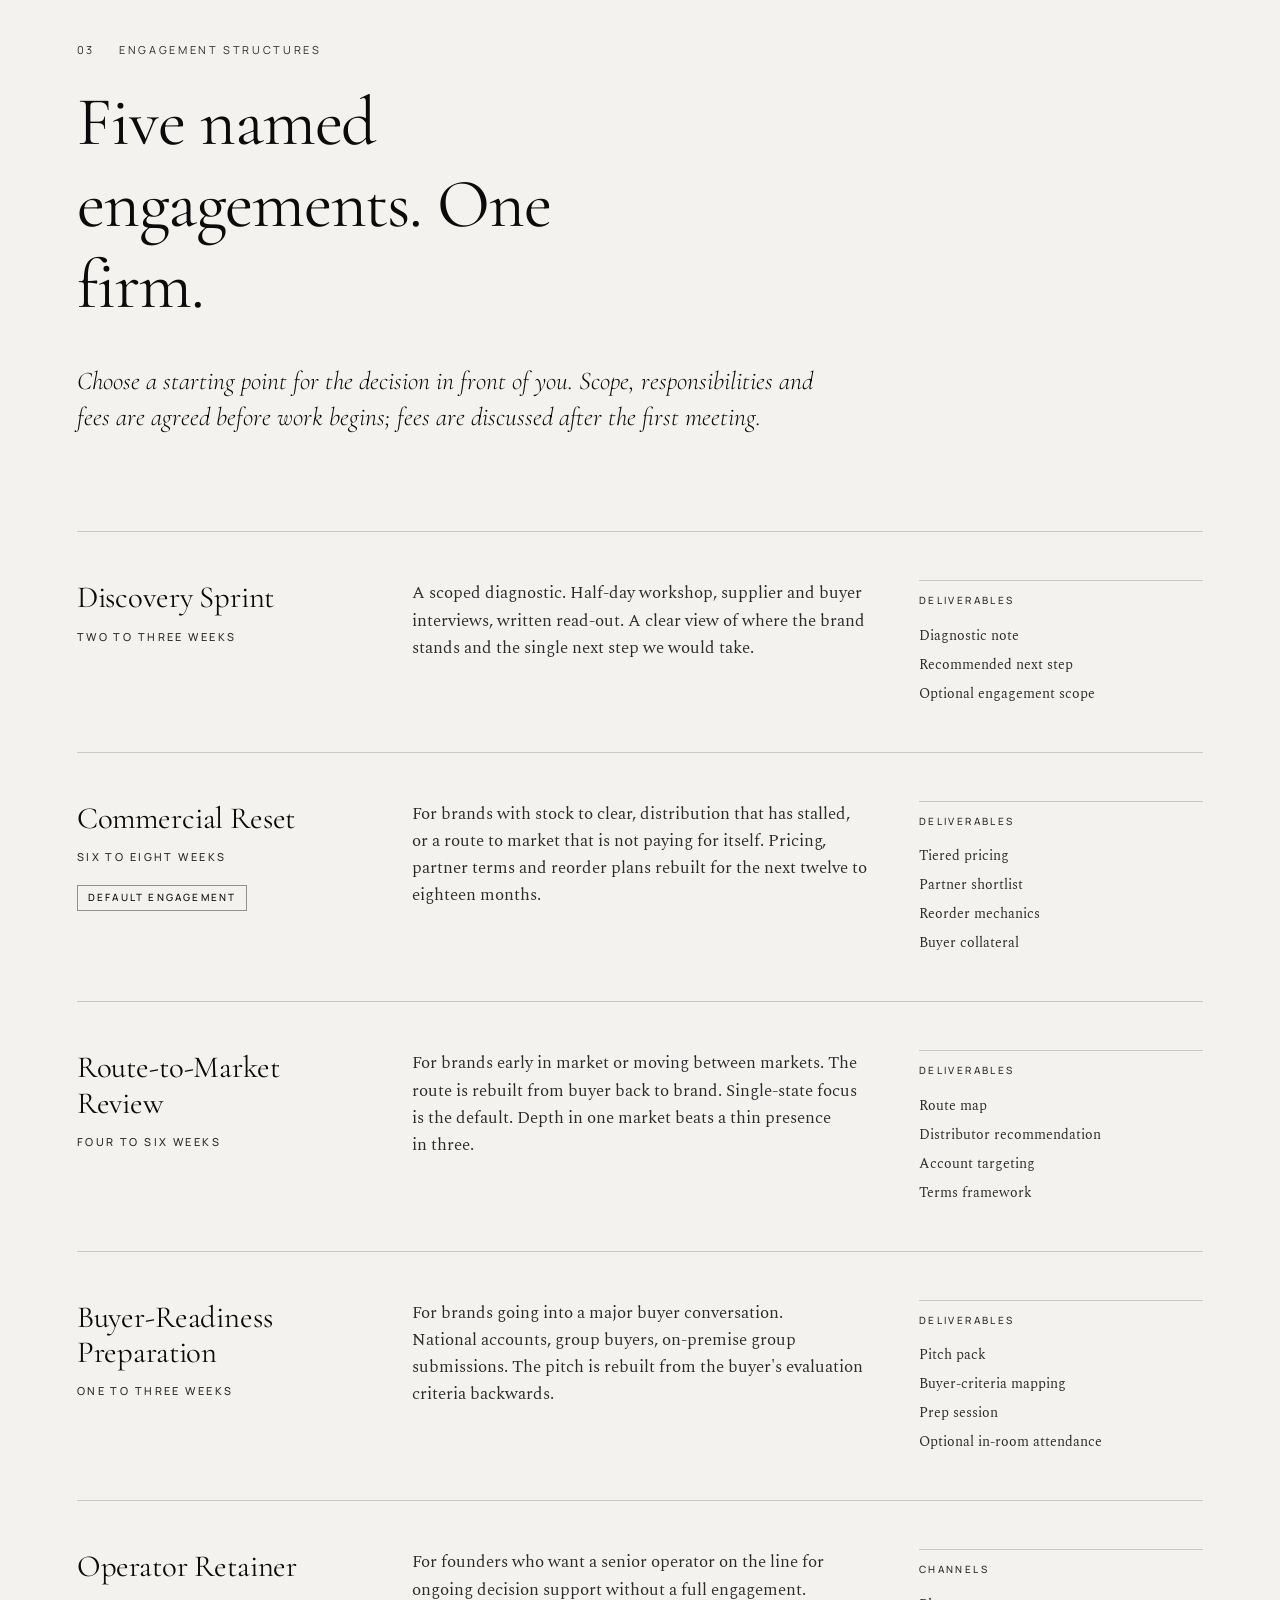
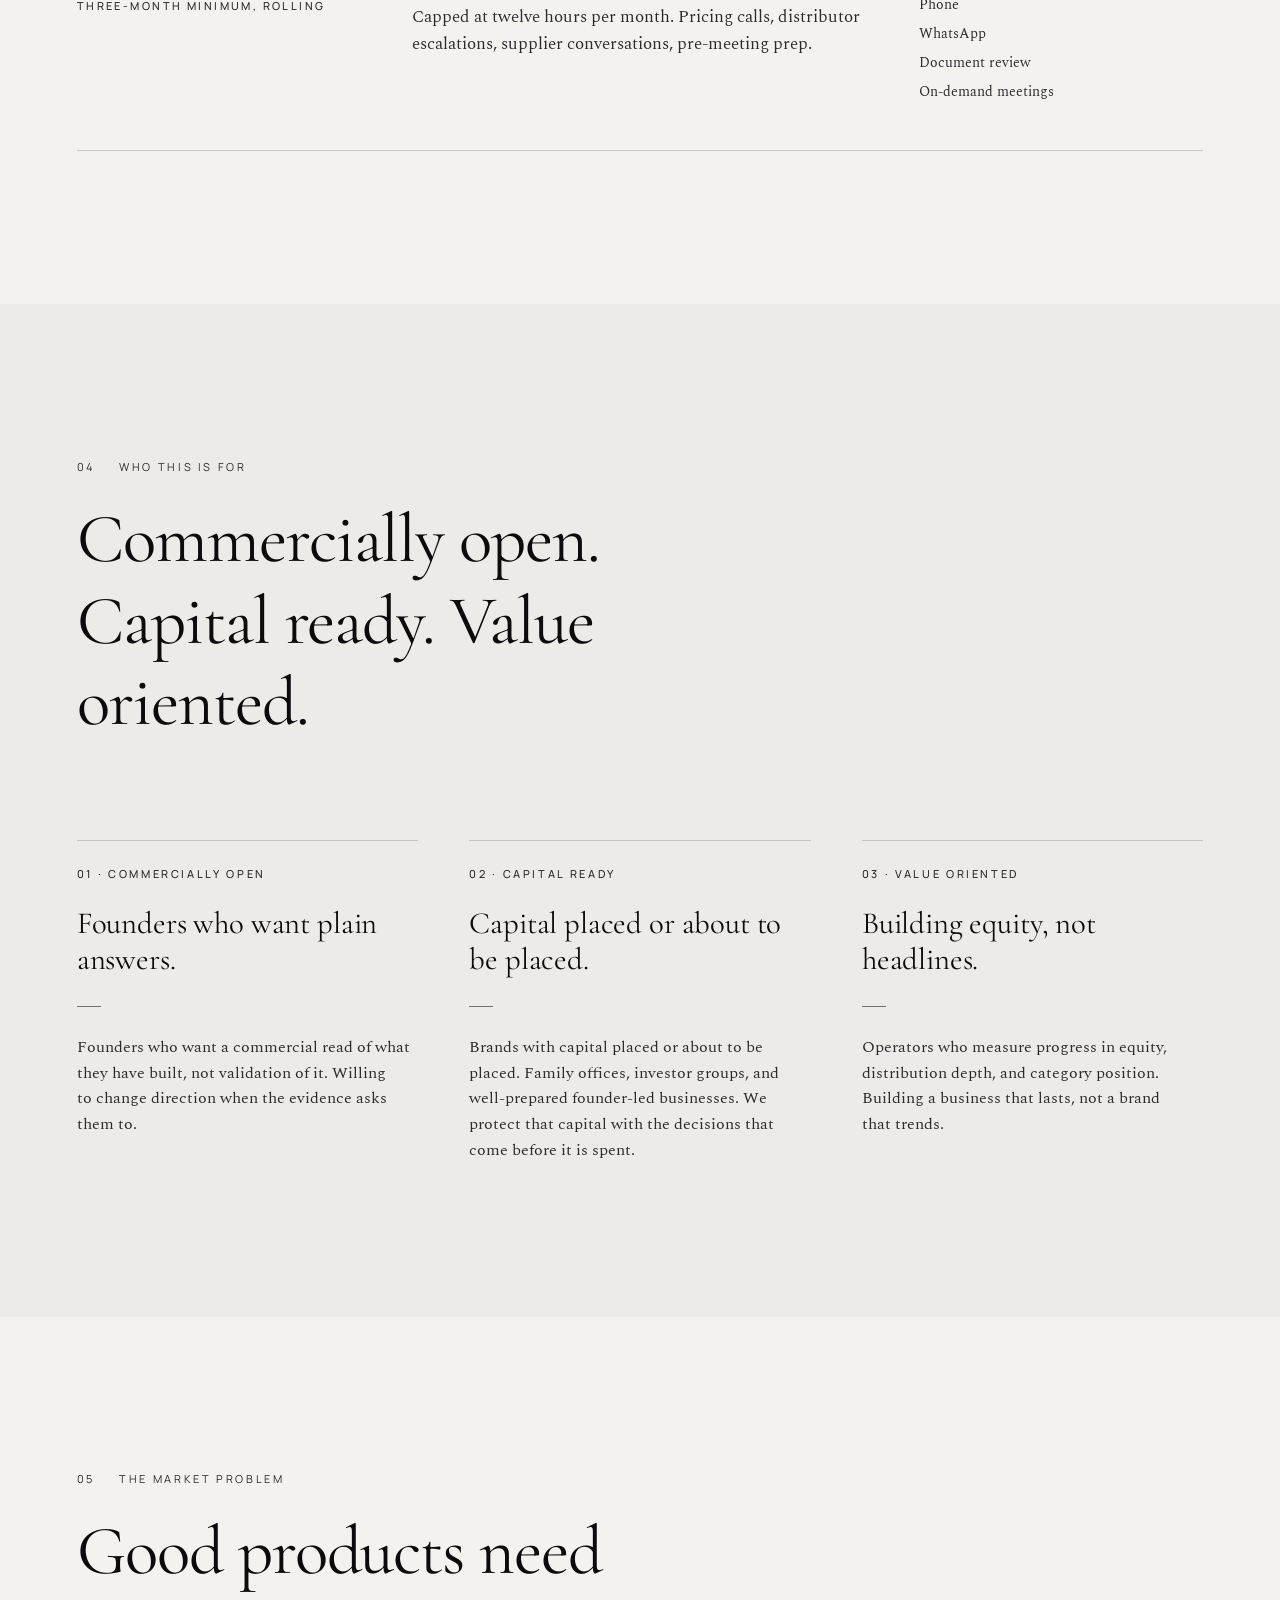
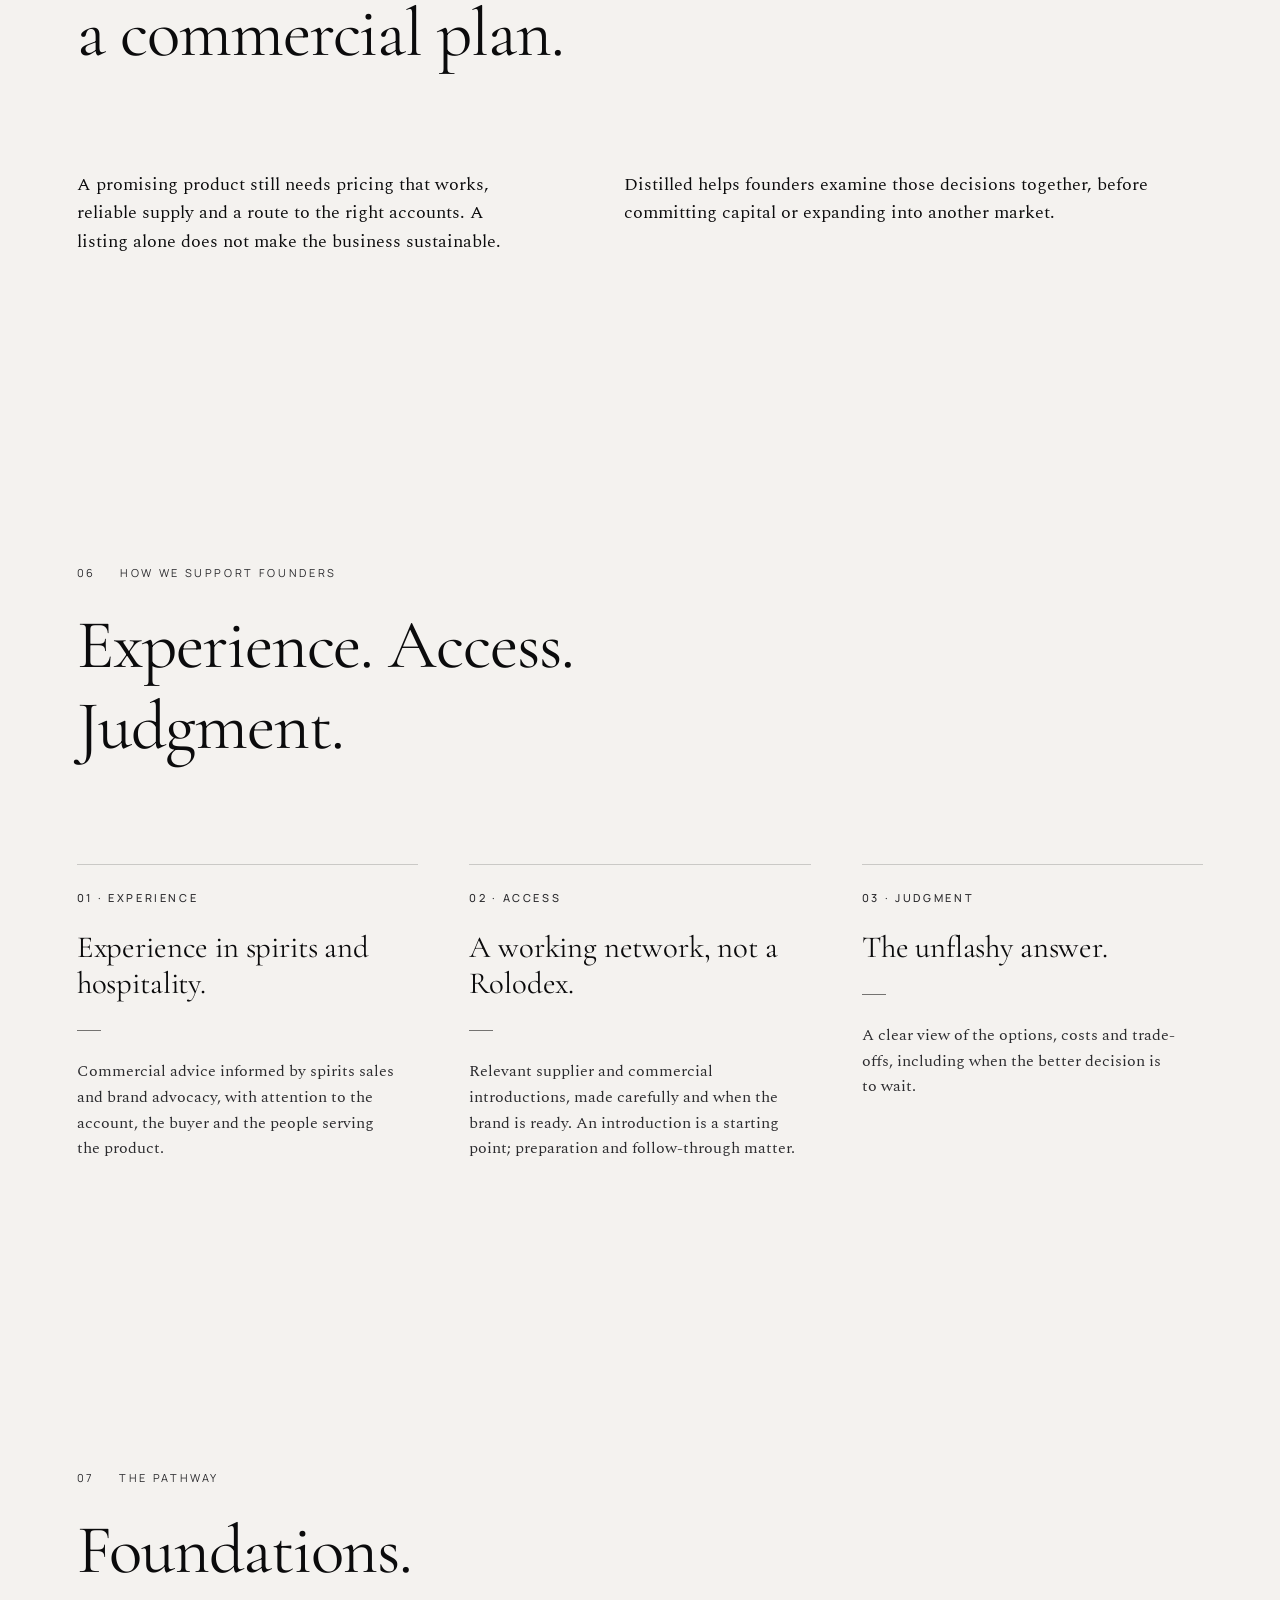
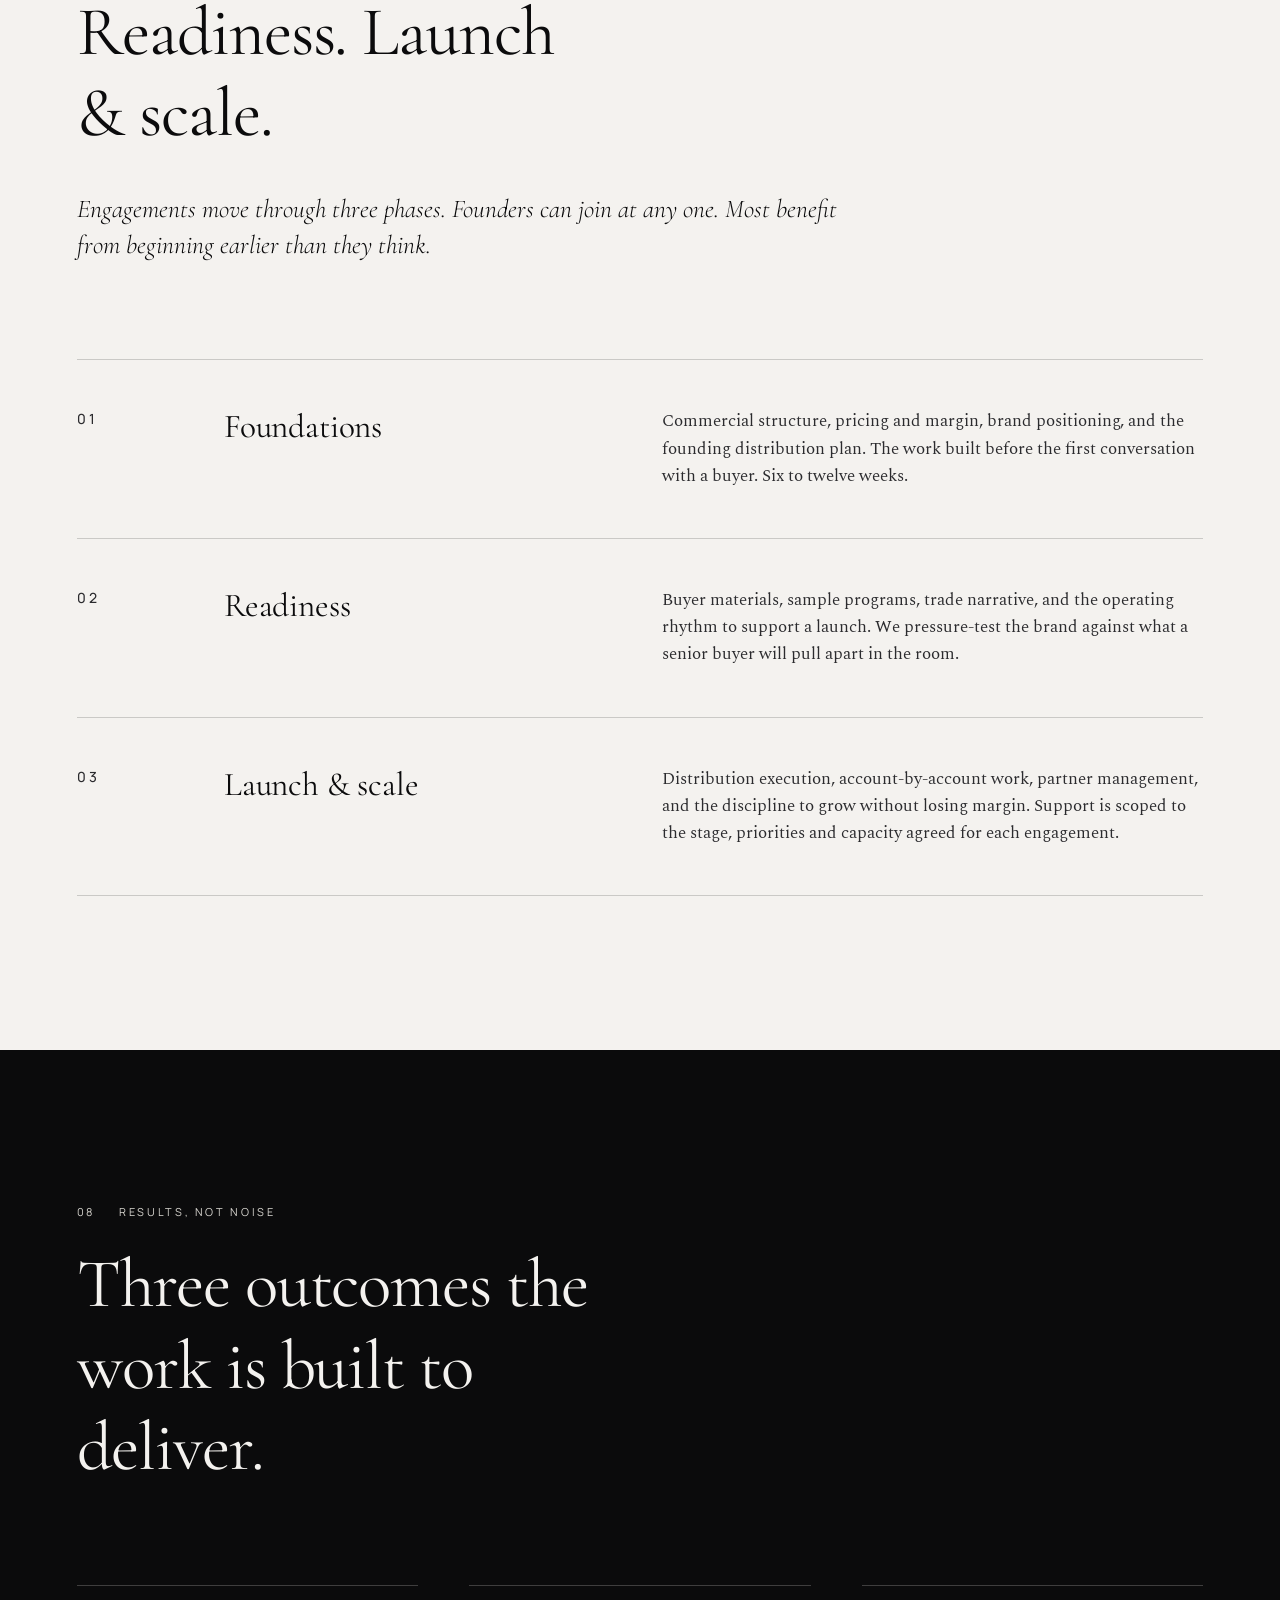
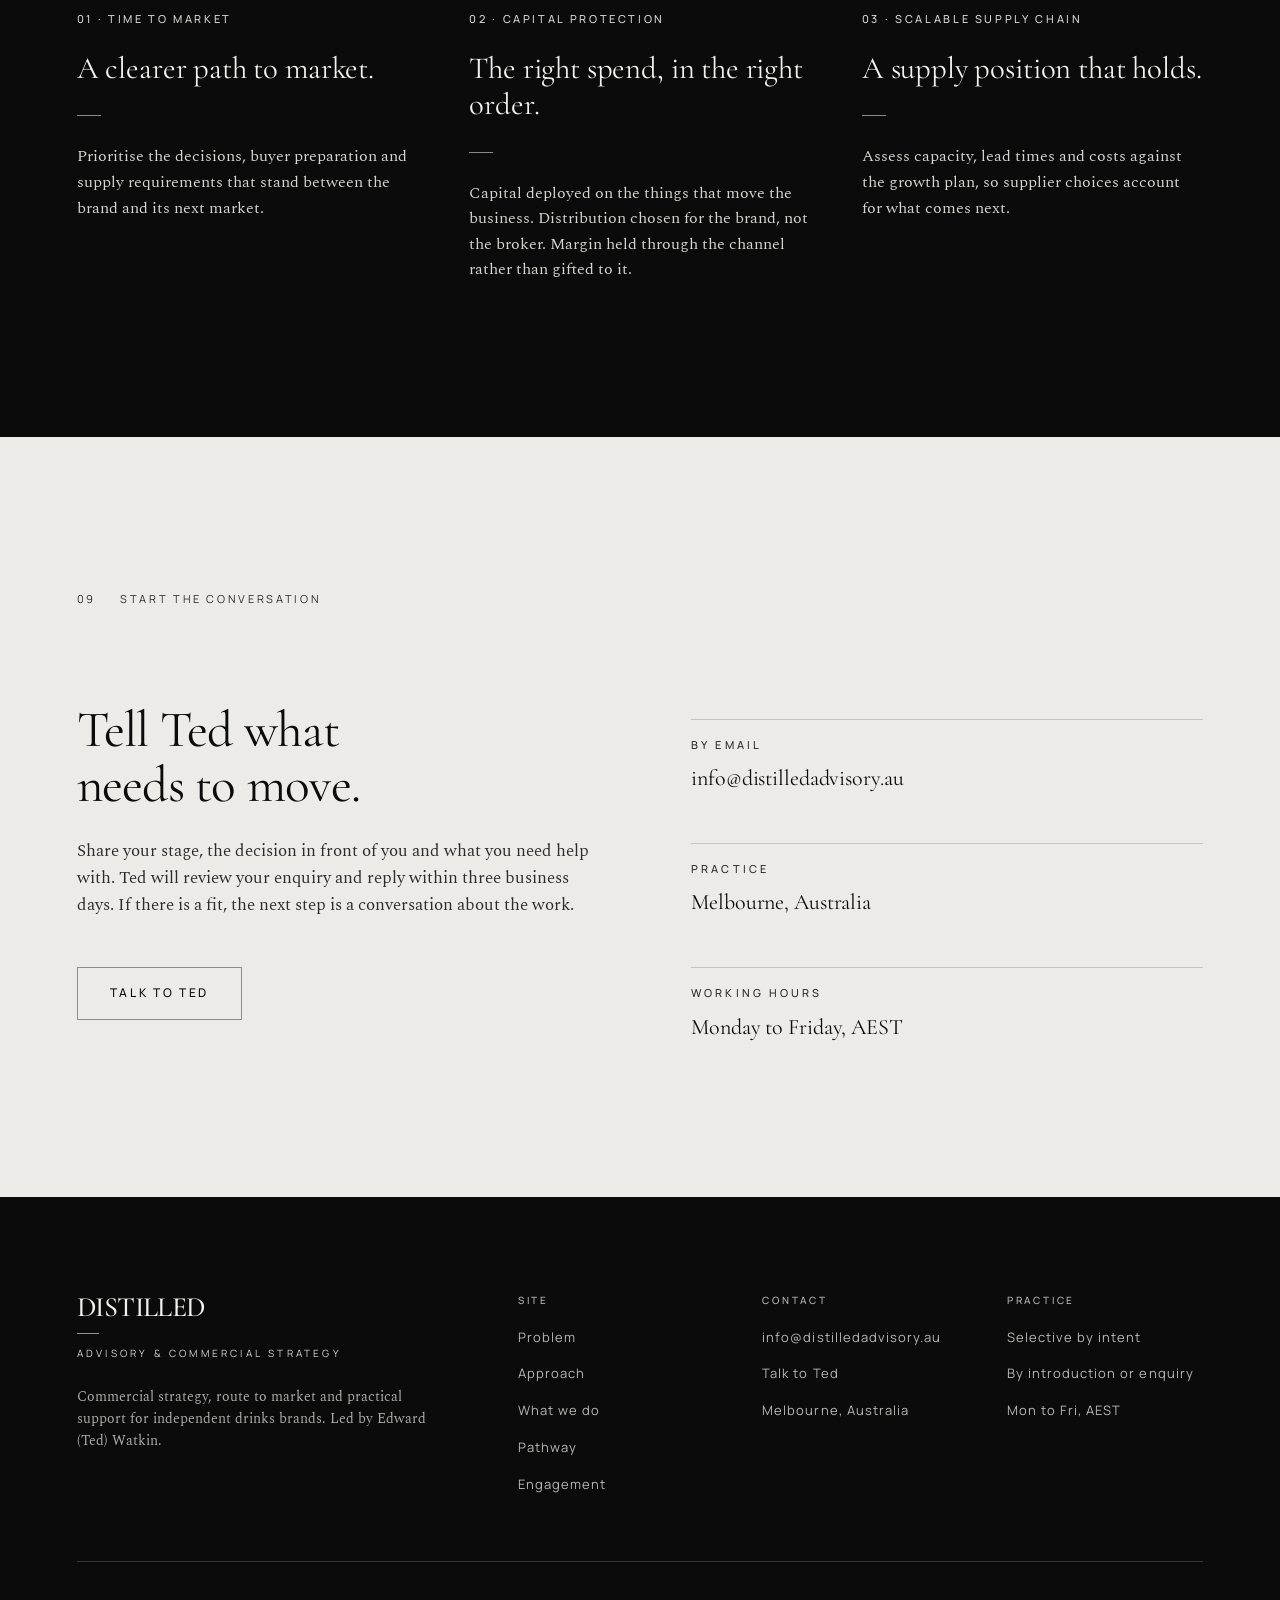
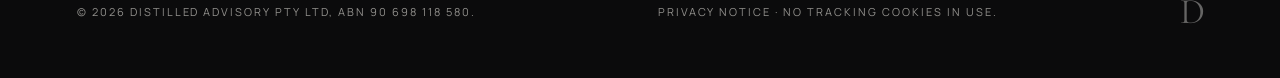
==== commit 6d48f0e3: "Clarify Distilled positioning and improve enquiry experience" ====
--- a/index.html
+++ b/index.html
@@ -3,8 +3,8 @@
 <head>
   <meta charset="utf-8">
   <meta name="viewport" content="width=device-width, initial-scale=1, viewport-fit=cover">
-  <title>Distilled Advisory · Commercial Grounding for Premium Emerging Alcohol Brands</title>
-  <meta name="description" content="Commercial grounding for emerging alcohol brands. Route to market, commercial structure, supply chain, and operator-grade advisory for founders building the next decade of their business.">
+  <title>Distilled Advisory · Commercial strategy for independent drinks brands</title>
+  <meta name="description" content="Commercial strategy, route to market and practical support for independent drinks brands. Work directly with Ted Watkin at Distilled Advisory.">
   <meta name="author" content="Distilled Advisory">
   <meta name="theme-color" content="#0B0B0C">
 
@@ -12,14 +12,14 @@
 
   <meta property="og:type" content="website">
   <meta property="og:site_name" content="Distilled Advisory">
-  <meta property="og:title" content="Distilled Advisory · Commercial Grounding for Premium Emerging Alcohol Brands">
-  <meta property="og:description" content="Route to market, commercial structure, supply chain, and operator-grade advisory for founders building premium alcohol brands.">
+  <meta property="og:title" content="Distilled Advisory · Commercial strategy for independent drinks brands">
+  <meta property="og:description" content="Commercial strategy, route to market and practical support for independent drinks brands. Work directly with Ted Watkin.">
   <meta property="og:image" content="https://distilledadvisory.au/assets/icons/og-image.svg">
   <meta property="og:url" content="https://distilledadvisory.au/">
 
   <meta name="twitter:card" content="summary_large_image">
   <meta name="twitter:title" content="Distilled Advisory">
-  <meta name="twitter:description" content="Commercial grounding for premium emerging alcohol brands.">
+  <meta name="twitter:description" content="Commercial strategy and practical support for independent drinks brands.">
   <meta name="twitter:image" content="https://distilledadvisory.au/assets/icons/og-image.svg">
 
   <link rel="icon" href="/assets/icons/favicon.svg" type="image/svg+xml">
@@ -29,7 +29,7 @@
   <link rel="preconnect" href="https://fonts.googleapis.com">
   <link rel="preconnect" href="https://fonts.gstatic.com" crossorigin>
 
-  <link rel="stylesheet" href="/assets/css/styles.css">
+  <link rel="stylesheet" href="/assets/css/styles.css?v=20261101">
 </head>
 <body>
 
@@ -42,12 +42,11 @@
   </a>
 
   <nav class="nav__links" aria-label="Primary">
-    <a href="#problem" class="nav__link">Problem</a>
     <a href="#approach" class="nav__link">Approach</a>
     <a href="#work" class="nav__link">Work</a>
-    <a href="#pathway" class="nav__link">Pathway</a>
+    <a href="#who" class="nav__link">Who it suits</a>
     <a href="#engagement" class="nav__link">Engagement</a>
-    <a href="/enquire.html" class="nav__cta">Begin</a>
+    <a href="/enquire.html" class="nav__cta">Talk to Ted</a>
   </nav>
 
   <button class="nav__toggle" aria-label="Menu" aria-expanded="false" aria-controls="nav-drawer">
@@ -63,7 +62,7 @@
   <a href="#who" class="nav-drawer__link">Who this is for</a>
   <a href="#engagement" class="nav-drawer__link">Engagement</a>
   <a href="#contact" class="nav-drawer__link">Contact</a>
-  <a href="/enquire.html" class="nav-drawer__link">Begin the conversation</a>
+  <a href="/enquire.html" class="nav-drawer__link">Talk to Ted</a>
 </aside>
 
 <main id="main">
@@ -77,7 +76,7 @@
         <div class="hero__desc">Advisory &amp; Commercial Strategy</div>
       </div>
       <div class="hero__meta">
-        Entity 01 of the Distilled house<br>
+        Independent drinks brands<br>
         Melbourne, Australia
       </div>
     </div>
@@ -85,14 +84,14 @@
     <div class="hero__center">
       <div class="hero__eyebrow">Commercial grounding</div>
       <h1 class="hero__statement">
-        Premium brands deserve <em>operator-grade</em> advice.
+        Commercial strategy.<br><em>Practical support.</em>
       </h1>
       <p class="hero__lede">
-        Route to market, commercial structure, supply chain, and senior advisory for founders building the next decade of a premium alcohol brand. Calm, considered, commercially grounded.
+        For independent drinks brands ready to grow. Work directly with Ted Watkin on pricing, supply and the right route to market, from the commercial plan to agreed work on the ground.
       </p>
       <div class="hero__actions">
-        <a href="/enquire.html" class="btn btn--light">Begin the conversation</a>
-        <a href="#approach" class="btn btn--ghost-light">An operator's view</a>
+        <a href="/enquire.html" class="btn btn--light">Talk to Ted</a>
+        <a href="#engagement" class="btn btn--ghost-light">Ways to work together</a>
       </div>
     </div>
 
@@ -102,113 +101,36 @@
     </div>
   </section>
 
-  <!-- ========== MARKET PROBLEM ========== -->
-  <section class="section section--paper" id="problem">
-    <div class="container">
-      <div class="section-header reveal">
-        <div class="section-header__meta">
-          <span class="section-header__num">01</span>
-          <span>The market problem</span>
-        </div>
-        <h2 class="section-header__title">Premium brands. Mass-market advice.</h2>
-      </div>
-
-      <div class="two-col reveal">
-        <div class="two-col__body">
-          <p>
-            Most advice given to emerging alcohol founders comes from people who have never sold a case. Brands raise capital, hire teams, and arrive at the trade meeting without the answers buyers expect.
-          </p>
-          <p>
-            The category is full of brands that should have grown faster. Distribution stalled because the channel was wrong. Margin eroded because the structure was off. The supply chain held until volume arrived, then broke. Capital was spent in the right spirit but in the wrong order.
-          </p>
-          <p>
-            The work that matters most happens before launch, and it is almost never the work being done.
-          </p>
-        </div>
-        <div class="two-col__body">
-          <p>
-            We have stood on both sides of that desk. Inside global portfolios. Across from senior retail buyers. Inside distributors choosing what to push and what to drop. The patterns repeat.
-          </p>
-          <p>
-            Distilled Advisory was set up to give founders the answers we were already giving informally. Quietly, in person, before a costly decision became a permanent one.
-          </p>
-        </div>
-      </div>
-    </div>
-  </section>
-
   <!-- ========== OPERATOR'S VIEW ========== -->
   <section class="section section--night" id="approach">
     <div class="container">
       <div class="section-header reveal">
         <div class="section-header__meta">
-          <span class="section-header__num">02</span>
+          <span class="section-header__num">01</span>
           <span>An operator's view</span>
         </div>
-        <h2 class="section-header__title">Ten years across portfolios, distributors, and buyer rooms.</h2>
+        <h2 class="section-header__title">Work directly with Ted Watkin.</h2>
         <p class="section-header__lede">
-          We have run commercial functions inside global drinks portfolios, sold from the distributor side, and worked with senior retail buyers across the on-premise and off-premise channels. We have watched what holds and what does not.
+          Distilled Advisory is led by Edward (Ted) Watkin, with spirits sales and brand advocacy experience at Bacardi and Brown-Forman. His previous roles inform a practical approach to pricing, buyer preparation and account development.
         </p>
       </div>
 
       <div class="quote reveal">
-        We have been in the room before. <b>We ask the questions a buyer will ask, before the buyer asks them.</b>
+        <b>Ask the questions a buyer will ask, before the buyer asks them.</b>
         <div class="quote__attr">Operating principle</div>
       </div>
 
       <div class="two-col reveal" style="margin-top: var(--space-9);">
         <div class="two-col__body">
           <p>
-            Most founders pitch from the inside out. We start with the buyer, the producer, and the unit cost line. The plan is built from what the market actually does, not what the brand hopes for.
+            Start with the buyer, the producer and the unit cost. Then agree the priorities, responsibilities and scope before the work begins.
           </p>
         </div>
         <div class="two-col__body">
           <p>
-            Working relationships across distilling, manufacturing, and procurement, and with distributors and senior buyers across Australia, the United States, and Mexico. The network is in use, not on paper.
-          </p>
-        </div>
-      </div>
-    </div>
-  </section>
-
-  <!-- ========== HOW WE SUPPORT FOUNDERS ========== -->
-  <section class="section section--paper" id="value">
-    <div class="container">
-      <div class="section-header reveal">
-        <div class="section-header__meta">
-          <span class="section-header__num">03</span>
-          <span>How we support founders</span>
-        </div>
-        <h2 class="section-header__title">Experience. Access. Judgment.</h2>
-      </div>
-
-      <div class="tiles">
-        <article class="tile reveal">
-          <div class="tile__num">01 &middot; Experience</div>
-          <h3 class="tile__title">A decade of practical commercial work.</h3>
-          <div class="tile__rule"></div>
-          <p class="tile__body">
-            Across premium spirits, hospitality, and route to market. We have made these decisions before, on our own brands and on others. The lessons are paid for. The patterns are recognised.
-          </p>
-        </article>
-
-        <article class="tile reveal">
-          <div class="tile__num">02 &middot; Access</div>
-          <h3 class="tile__title">A working network, not a Rolodex.</h3>
-          <div class="tile__rule"></div>
-          <p class="tile__body">
-            Distributors, importers, buyers, and operators across Australia and the wider region. Introductions we have already walked through. Made carefully, on the founder's terms, and only when the brand is ready.
-          </p>
-        </article>
-
-        <article class="tile reveal">
-          <div class="tile__num">03 &middot; Judgment</div>
-          <h3 class="tile__title">The unflashy answer.</h3>
-          <div class="tile__rule"></div>
-          <p class="tile__body">
-            Calm, considered advice that costs the founder less and gets them further. We tell you when the move is wrong, when the timing is wrong, and when the answer is to wait. That is the work.
-          </p>
-        </article>
+            Practical support can include buyer conversations, tastings, staff training and account follow-up where agreed. Each project has a defined market and remit. The retainer below is capped decision support.
+          </p>
+        </div>
       </div>
     </div>
   </section>
@@ -218,12 +140,12 @@
     <div class="container">
       <div class="section-header reveal">
         <div class="section-header__meta">
-          <span class="section-header__num">04</span>
+          <span class="section-header__num">02</span>
           <span>What we do</span>
         </div>
         <h2 class="section-header__title">The work, in three lanes.</h2>
         <p class="section-header__lede">
-          Three disciplines, applied independently or together depending on where the brand is. The work is hands-on, not a deck.
+          Three disciplines, applied independently or together. Advisory and implementation responsibilities are agreed in the engagement scope.
         </p>
       </div>
 
@@ -233,7 +155,7 @@
           <h3 class="tile__title">Lower unit cost. Shorter lead times.</h3>
           <div class="tile__rule"></div>
           <p class="tile__body">
-            Verified supply relationships across distilling, manufacturing, and packaging. Supplier evaluation written so a board can read it. Compliance, capability, and commercial dimensions assessed together. The production base ready to hold the brand when it lands.
+            Supplier evaluation and introductions across distilling, manufacturing and packaging. Compare capability, lead times, unit costs and commercial terms. Production is delivered by the selected suppliers.
           </p>
         </article>
 
@@ -242,7 +164,7 @@
           <h3 class="tile__title">Pricing, margin, terms.</h3>
           <div class="tile__rule"></div>
           <p class="tile__body">
-            Pricing that holds across distributor, on-premise, and retail tiers. Allocation discipline. Reorder mechanics that survive the founder being out of the room. Built to be profitable from the first case, not after the second raise.
+            Pricing across distributor, on-premise and retail tiers. Margin modelling, allocation and reorder terms that show what each channel needs to contribute.
           </p>
         </article>
 
@@ -251,131 +173,7 @@
           <h3 class="tile__title">Where to play. How to enter. Who to enter through.</h3>
           <div class="tile__rule"></div>
           <p class="tile__body">
-            Channel architecture from buyer back to brand. Distributor selection, on and off premise positioning, account targeting. Single-state focus where it sharpens the answer. Two states maximum. The mechanical work that decides whether a brand lives in the rooms it deserves.
-          </p>
-        </article>
-      </div>
-    </div>
-  </section>
-
-  <!-- ========== PATHWAY ========== -->
-  <section class="section section--paper" id="pathway">
-    <div class="container">
-      <div class="section-header reveal">
-        <div class="section-header__meta">
-          <span class="section-header__num">05</span>
-          <span>The pathway</span>
-        </div>
-        <h2 class="section-header__title">Foundations. Readiness. Launch &amp; scale.</h2>
-        <p class="section-header__lede">
-          Engagements move through three phases. Founders can join at any one. Most benefit from beginning earlier than they think.
-        </p>
-      </div>
-
-      <div class="pathway reveal">
-        <div class="pathway__row">
-          <div class="pathway__num">01</div>
-          <h3 class="pathway__title">Foundations</h3>
-          <p class="pathway__body">
-            Commercial structure, pricing and margin, brand positioning, and the founding distribution plan. The work built before the first conversation with a buyer. Six to twelve weeks.
-          </p>
-        </div>
-        <div class="pathway__row">
-          <div class="pathway__num">02</div>
-          <h3 class="pathway__title">Readiness</h3>
-          <p class="pathway__body">
-            Buyer materials, sample programs, trade narrative, and the operating rhythm to support a launch. We pressure-test the brand against what a senior buyer will pull apart in the room.
-          </p>
-        </div>
-        <div class="pathway__row">
-          <div class="pathway__num">03</div>
-          <h3 class="pathway__title">Launch &amp; scale</h3>
-          <p class="pathway__body">
-            Distribution execution, account-by-account work, partner management, and the discipline to grow without losing margin. Twelve months of operating support through the early reefs.
-          </p>
-        </div>
-      </div>
-    </div>
-  </section>
-
-  <!-- ========== WHO THIS IS FOR ========== -->
-  <section class="section section--bone" id="who">
-    <div class="container">
-      <div class="section-header reveal">
-        <div class="section-header__meta">
-          <span class="section-header__num">06</span>
-          <span>Who this is for</span>
-        </div>
-        <h2 class="section-header__title">Commercially open. Capital ready. Value oriented.</h2>
-      </div>
-
-      <div class="tiles">
-        <article class="tile reveal">
-          <div class="tile__num">01 &middot; Commercially open</div>
-          <h3 class="tile__title">Founders who want plain answers.</h3>
-          <div class="tile__rule"></div>
-          <p class="tile__body">
-            Founders who want a commercial read of what they have built, not validation of it. Willing to change direction when the evidence asks them to.
-          </p>
-        </article>
-
-        <article class="tile reveal">
-          <div class="tile__num">02 &middot; Capital ready</div>
-          <h3 class="tile__title">Capital placed or about to be placed.</h3>
-          <div class="tile__rule"></div>
-          <p class="tile__body">
-            Brands with capital placed or about to be placed. Family offices, investor groups, and well-prepared founder-led businesses. We protect that capital with the decisions that come before it is spent.
-          </p>
-        </article>
-
-        <article class="tile reveal">
-          <div class="tile__num">03 &middot; Value oriented</div>
-          <h3 class="tile__title">Building equity, not headlines.</h3>
-          <div class="tile__rule"></div>
-          <p class="tile__body">
-            Operators who measure progress in equity, distribution depth, and category position. Building a business that lasts, not a brand that trends.
-          </p>
-        </article>
-      </div>
-    </div>
-  </section>
-
-  <!-- ========== RESULTS ========== -->
-  <section class="section section--night" id="results">
-    <div class="container">
-      <div class="section-header reveal">
-        <div class="section-header__meta">
-          <span class="section-header__num">07</span>
-          <span>Results, not noise</span>
-        </div>
-        <h2 class="section-header__title">Three outcomes the work is built to deliver.</h2>
-      </div>
-
-      <div class="tiles">
-        <article class="tile reveal">
-          <div class="tile__num">01 &middot; Time to market</div>
-          <h3 class="tile__title">Months, not seasons.</h3>
-          <div class="tile__rule"></div>
-          <p class="tile__body">
-            Founders move from intent to first listings in months, not seasons. Decisions are made with the information they need, not the information they already had.
-          </p>
-        </article>
-
-        <article class="tile reveal">
-          <div class="tile__num">02 &middot; Capital protection</div>
-          <h3 class="tile__title">The right spend, in the right order.</h3>
-          <div class="tile__rule"></div>
-          <p class="tile__body">
-            Capital deployed on the things that move the business. Distribution chosen for the brand, not the broker. Margin held through the channel rather than gifted to it.
-          </p>
-        </article>
-
-        <article class="tile reveal">
-          <div class="tile__num">03 &middot; Scalable supply chain</div>
-          <h3 class="tile__title">A supply position that holds.</h3>
-          <div class="tile__rule"></div>
-          <p class="tile__body">
-            A supply position that holds when the business doubles, then doubles again. No emergency repricing in year two. No partner change in year three.
+            Distributor selection, channel priorities and account targeting, built from buyer back to brand. Single-state focus where it sharpens the answer. Two states maximum.
           </p>
         </article>
       </div>
@@ -387,12 +185,12 @@
     <div class="container">
       <div class="section-header reveal">
         <div class="section-header__meta">
-          <span class="section-header__num">08</span>
+          <span class="section-header__num">03</span>
           <span>Engagement structures</span>
         </div>
         <h2 class="section-header__title">Five named engagements. One firm.</h2>
         <p class="section-header__lede">
-          Each is a real piece of work, not a packaged label over a custom build. Fees disclosed in conversation after the first meeting.
+          Choose a starting point for the decision in front of you. Scope, responsibilities and fees are agreed before work begins; fees are discussed after the first meeting.
         </p>
       </div>
 
@@ -422,7 +220,7 @@
             <div class="engagement-row__default">Default engagement</div>
           </div>
           <p class="engagement-row__body">
-            For brands with stock to clear, distribution that has stalled, or a route to market that is not paying for itself. Tiered partnership architecture rebuilt for the next twelve to eighteen months.
+            For brands with stock to clear, distribution that has stalled, or a route to market that is not paying for itself. Pricing, partner terms and reorder plans rebuilt for the next twelve to eighteen months.
           </p>
           <div class="engagement-row__deliverables">
             <div class="engagement-row__deliverables-label">Deliverables</div>
@@ -495,6 +293,190 @@
     </div>
   </section>
 
+  <!-- ========== WHO THIS IS FOR ========== -->
+  <section class="section section--bone" id="who">
+    <div class="container">
+      <div class="section-header reveal">
+        <div class="section-header__meta">
+          <span class="section-header__num">04</span>
+          <span>Who this is for</span>
+        </div>
+        <h2 class="section-header__title">Commercially open. Capital ready. Value oriented.</h2>
+      </div>
+
+      <div class="tiles">
+        <article class="tile reveal">
+          <div class="tile__num">01 &middot; Commercially open</div>
+          <h3 class="tile__title">Founders who want plain answers.</h3>
+          <div class="tile__rule"></div>
+          <p class="tile__body">
+            Founders who want a commercial read of what they have built, not validation of it. Willing to change direction when the evidence asks them to.
+          </p>
+        </article>
+
+        <article class="tile reveal">
+          <div class="tile__num">02 &middot; Capital ready</div>
+          <h3 class="tile__title">Capital placed or about to be placed.</h3>
+          <div class="tile__rule"></div>
+          <p class="tile__body">
+            Brands with capital placed or about to be placed. Family offices, investor groups, and well-prepared founder-led businesses. We protect that capital with the decisions that come before it is spent.
+          </p>
+        </article>
+
+        <article class="tile reveal">
+          <div class="tile__num">03 &middot; Value oriented</div>
+          <h3 class="tile__title">Building equity, not headlines.</h3>
+          <div class="tile__rule"></div>
+          <p class="tile__body">
+            Operators who measure progress in equity, distribution depth, and category position. Building a business that lasts, not a brand that trends.
+          </p>
+        </article>
+      </div>
+    </div>
+  </section>
+
+  <!-- ========== MARKET PROBLEM ========== -->
+  <section class="section section--paper" id="problem">
+    <div class="container">
+      <div class="section-header reveal">
+        <div class="section-header__meta">
+          <span class="section-header__num">05</span>
+          <span>The market problem</span>
+        </div>
+        <h2 class="section-header__title">Good products need a commercial plan.</h2>
+      </div>
+
+      <div class="two-col reveal">
+        <div class="two-col__body"><p>A promising product still needs pricing that works, reliable supply and a route to the right accounts. A listing alone does not make the business sustainable.</p></div>
+        <div class="two-col__body"><p>Distilled helps founders examine those decisions together, before committing capital or expanding into another market.</p></div>
+      </div>
+    </div>
+  </section>
+
+  <!-- ========== HOW WE SUPPORT FOUNDERS ========== -->
+  <section class="section section--paper" id="value">
+    <div class="container">
+      <div class="section-header reveal">
+        <div class="section-header__meta">
+          <span class="section-header__num">06</span>
+          <span>How we support founders</span>
+        </div>
+        <h2 class="section-header__title">Experience. Access. Judgment.</h2>
+      </div>
+
+      <div class="tiles">
+        <article class="tile reveal">
+          <div class="tile__num">01 &middot; Experience</div>
+          <h3 class="tile__title">Experience in spirits and hospitality.</h3>
+          <div class="tile__rule"></div>
+          <p class="tile__body">
+            Commercial advice informed by spirits sales and brand advocacy, with attention to the account, the buyer and the people serving the product.
+          </p>
+        </article>
+
+        <article class="tile reveal">
+          <div class="tile__num">02 &middot; Access</div>
+          <h3 class="tile__title">A working network, not a Rolodex.</h3>
+          <div class="tile__rule"></div>
+          <p class="tile__body">
+            Relevant supplier and commercial introductions, made carefully and when the brand is ready. An introduction is a starting point; preparation and follow-through matter.
+          </p>
+        </article>
+
+        <article class="tile reveal">
+          <div class="tile__num">03 &middot; Judgment</div>
+          <h3 class="tile__title">The unflashy answer.</h3>
+          <div class="tile__rule"></div>
+          <p class="tile__body">
+            A clear view of the options, costs and trade-offs, including when the better decision is to wait.
+          </p>
+        </article>
+      </div>
+    </div>
+  </section>
+
+  <!-- ========== PATHWAY ========== -->
+  <section class="section section--paper" id="pathway">
+    <div class="container">
+      <div class="section-header reveal">
+        <div class="section-header__meta">
+          <span class="section-header__num">07</span>
+          <span>The pathway</span>
+        </div>
+        <h2 class="section-header__title">Foundations. Readiness. Launch &amp; scale.</h2>
+        <p class="section-header__lede">
+          Engagements move through three phases. Founders can join at any one. Most benefit from beginning earlier than they think.
+        </p>
+      </div>
+
+      <div class="pathway reveal">
+        <div class="pathway__row">
+          <div class="pathway__num">01</div>
+          <h3 class="pathway__title">Foundations</h3>
+          <p class="pathway__body">
+            Commercial structure, pricing and margin, brand positioning, and the founding distribution plan. The work built before the first conversation with a buyer. Six to twelve weeks.
+          </p>
+        </div>
+        <div class="pathway__row">
+          <div class="pathway__num">02</div>
+          <h3 class="pathway__title">Readiness</h3>
+          <p class="pathway__body">
+            Buyer materials, sample programs, trade narrative, and the operating rhythm to support a launch. We pressure-test the brand against what a senior buyer will pull apart in the room.
+          </p>
+        </div>
+        <div class="pathway__row">
+          <div class="pathway__num">03</div>
+          <h3 class="pathway__title">Launch &amp; scale</h3>
+          <p class="pathway__body">
+            Distribution execution, account-by-account work, partner management, and the discipline to grow without losing margin. Support is scoped to the stage, priorities and capacity agreed for each engagement.
+          </p>
+        </div>
+      </div>
+    </div>
+  </section>
+
+  <!-- ========== RESULTS ========== -->
+  <section class="section section--night" id="results">
+    <div class="container">
+      <div class="section-header reveal">
+        <div class="section-header__meta">
+          <span class="section-header__num">08</span>
+          <span>Results, not noise</span>
+        </div>
+        <h2 class="section-header__title">Three outcomes the work is built to deliver.</h2>
+      </div>
+
+      <div class="tiles">
+        <article class="tile reveal">
+          <div class="tile__num">01 &middot; Time to market</div>
+          <h3 class="tile__title">A clearer path to market.</h3>
+          <div class="tile__rule"></div>
+          <p class="tile__body">
+            Prioritise the decisions, buyer preparation and supply requirements that stand between the brand and its next market.
+          </p>
+        </article>
+
+        <article class="tile reveal">
+          <div class="tile__num">02 &middot; Capital protection</div>
+          <h3 class="tile__title">The right spend, in the right order.</h3>
+          <div class="tile__rule"></div>
+          <p class="tile__body">
+            Capital deployed on the things that move the business. Distribution chosen for the brand, not the broker. Margin held through the channel rather than gifted to it.
+          </p>
+        </article>
+
+        <article class="tile reveal">
+          <div class="tile__num">03 &middot; Scalable supply chain</div>
+          <h3 class="tile__title">A supply position that holds.</h3>
+          <div class="tile__rule"></div>
+          <p class="tile__body">
+            Assess capacity, lead times and costs against the growth plan, so supplier choices account for what comes next.
+          </p>
+        </article>
+      </div>
+    </div>
+  </section>
+
   <!-- ========== CONTACT ========== -->
   <section class="section section--bone" id="contact">
     <div class="container">
@@ -507,12 +489,12 @@
 
       <div class="contact reveal">
         <div>
-          <h2 class="contact__lead">Two paragraphs return more than scoping calls.</h2>
+          <h2 class="contact__lead">Tell Ted what needs to move.</h2>
           <p class="contact__body">
-            Send the position you are in, the capital you have placed, and the next decision you are about to make. We reply within three business days. If the work is right for us we say so. If it is not, we tell you who we would send you to.
+            Share your stage, the decision in front of you and what you need help with. Ted will review your enquiry and reply within three business days. If there is a fit, the next step is a conversation about the work.
           </p>
           <div style="margin-top: var(--space-7);">
-            <a href="/enquire.html" class="btn btn--dark">Complete the short form</a>
+            <a href="/enquire.html" class="btn btn--dark">Talk to Ted</a>
           </div>
         </div>
 
@@ -546,7 +528,7 @@
       <div class="footer__brand-rule"></div>
       <div class="footer__brand-desc">Advisory &amp; Commercial Strategy</div>
       <p class="footer__brand-note">
-        Distilled Advisory is entity 01 of the Distilled house. Trading, capital, projects, spirits, and holdings will follow as the work matures.
+        Commercial strategy, route to market and practical support for independent drinks brands. Led by Edward (Ted) Watkin.
       </p>
     </div>
 
@@ -565,7 +547,7 @@
       <div class="footer__col-label">Contact</div>
       <ul class="footer__list">
         <li><a href="mailto:info@distilledadvisory.au">info@distilledadvisory.au</a></li>
-        <li><a href="/enquire.html">Begin a conversation</a></li>
+        <li><a href="/enquire.html">Talk to Ted</a></li>
         <li><span>Melbourne, Australia</span></li>
       </ul>
     </div>
@@ -581,12 +563,12 @@
   </div>
 
   <div class="footer__bottom">
-    <div>&copy; 2026 Distilled Trading Pty Ltd, ABN 90 698 118 580, trading as Distilled Advisory.</div>
+    <div>&copy; 2026 Distilled Advisory Pty Ltd, ABN 90 698 118 580.</div>
     <div>Privacy notice &middot; No tracking cookies in use.</div>
     <div class="footer__d" aria-hidden="true">D</div>
   </div>
 </footer>
 
-<script src="/assets/js/site.js" defer></script>
+<script src="/assets/js/site.js?v=20261101" defer></script>
 </body>
 </html>
--- a/assets/css/styles.css
+++ b/assets/css/styles.css
@@ -89,7 +89,8 @@
 }
 
 /* ============== TACTILE NIGHT MODE ============================ */
-[data-mode="night"] {
+[data-mode="night"],
+.section--night {
   --bg:           var(--ink-900);
   --bg-raised:    var(--ink-800);
   --bg-recessed:  #050506;
@@ -98,7 +99,7 @@
   --fg:           var(--paper-100);
   --fg-muted:     var(--paper-300);
   --fg-subtle:    #9A9A95;
-  --fg-faint:     #6A6A6E;
+  --fg-faint:     #9A9A95;
 
   --rule:         rgba(244, 242, 239, 0.22);
   --rule-strong:  rgba(244, 242, 239, 0.55);
@@ -443,6 +444,8 @@
 }
 
 .nav-drawer {
+  visibility: hidden;
+  overflow-y: auto;
   position: fixed;
   top: 0;
   right: 0;
@@ -459,7 +462,7 @@
   border-left: 1px solid var(--rule);
 }
 
-.nav-drawer.is-open { transform: translateX(0); }
+.nav-drawer.is-open { transform: translateX(0); visibility: visible; }
 
 .nav-drawer__link {
   font-family: var(--font-sans);
@@ -1159,7 +1162,7 @@
 .enquire {
   min-height: 100vh;
   background: var(--paper-100);
-  padding: 120px var(--margin-doc-x) var(--space-9);
+  padding: 120px 0 var(--space-9);
 }
 
 .enquire__intro {
@@ -1379,8 +1382,8 @@
 
 /* ============== REVEAL ON SCROLL ============================== */
 .reveal {
-  opacity: 0;
-  transform: translateY(8px);
+  opacity: 1;
+  transform: none;
   transition: opacity var(--duration-3) var(--ease),
               transform var(--duration-3) var(--ease);
 }
@@ -1434,7 +1437,7 @@
 
 .engagement-row {
   display: grid;
-  grid-template-columns: 280px 1fr 240px;
+  grid-template-columns: minmax(180px, 1fr) minmax(0, 1.6fr) minmax(160px, 1fr);
   gap: clamp(24px, 4vw, 56px);
   align-items: flex-start;
   padding: var(--space-7) 0;
@@ -1557,3 +1560,12 @@
   color: var(--paper-100);
   border-color: rgba(244,242,239,0.55);
 }
+
+/* Optional intake preserves all existing Netlify field names and validation. */
+.form__optional { border-top: 1px solid var(--rule); border-bottom: 1px solid var(--rule); padding: var(--space-5) 0; }
+.form__optional summary { cursor: pointer; font-family: var(--font-sans); font-size: 14px; }
+.form__optional[open] > :not(summary) { margin-top: var(--space-5); }
+:focus-visible { outline: 2px solid currentColor; outline-offset: 5px; }
+.form__input:focus-visible, .form__select:focus-visible, .form__textarea:focus-visible { outline: 2px solid var(--fg); outline-offset: 4px; }
+@media (max-width: 1100px) { .nav__links { gap: var(--space-5); } }
+@media (max-width: 600px) { .nav-drawer { gap: var(--space-3); padding-right: var(--space-5); padding-left: var(--space-5); } }
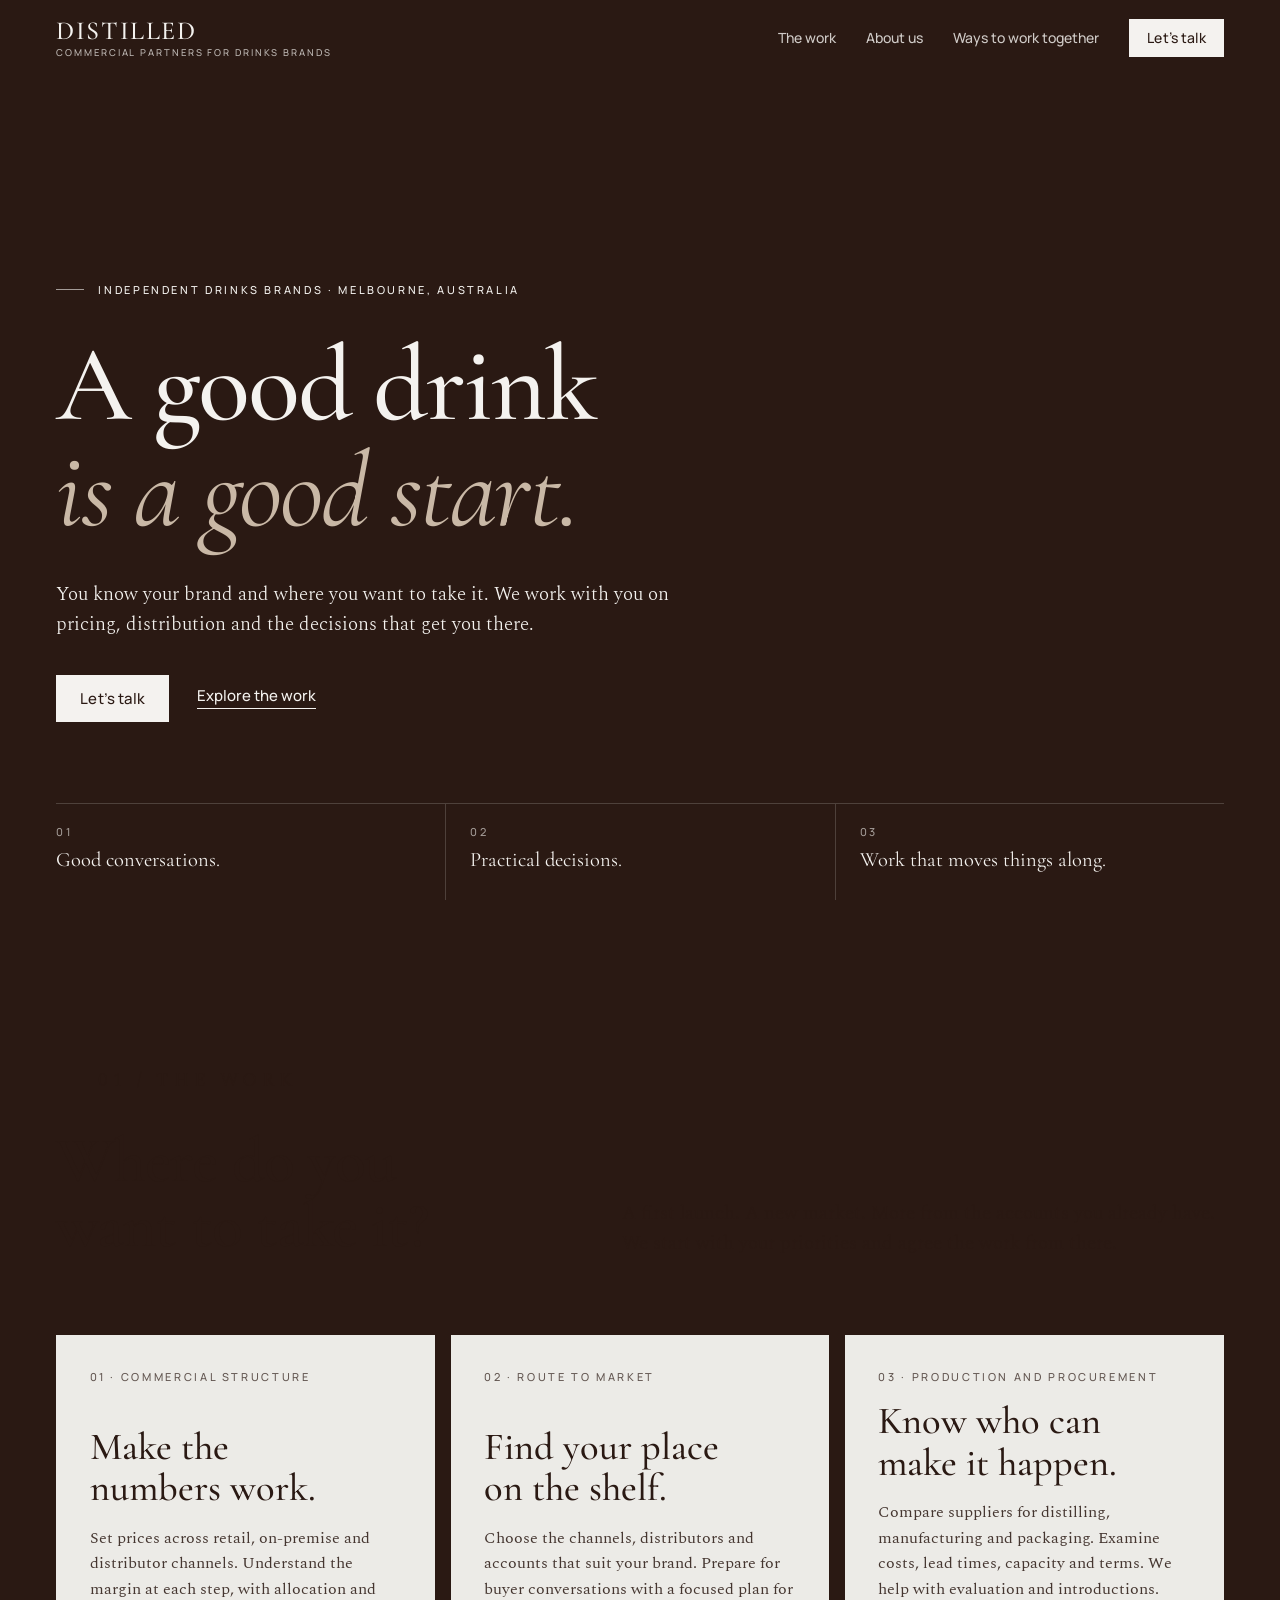
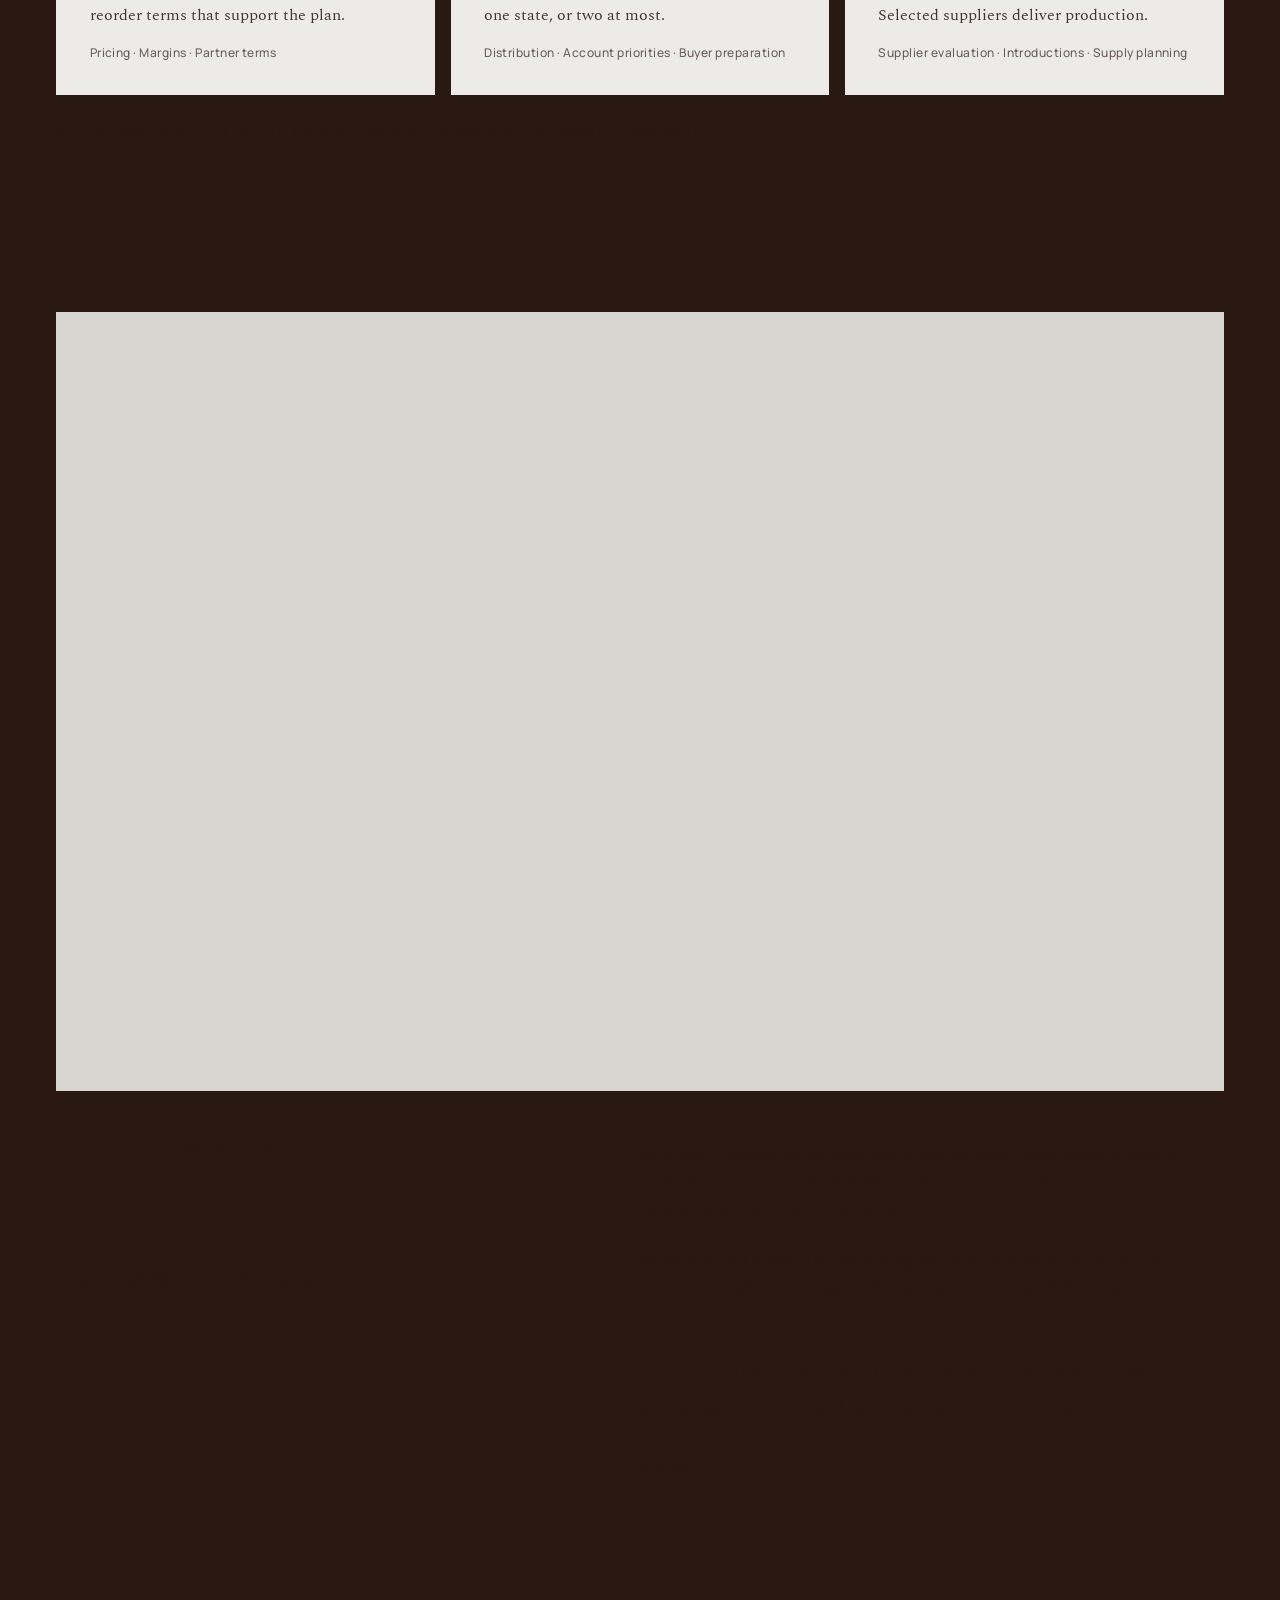
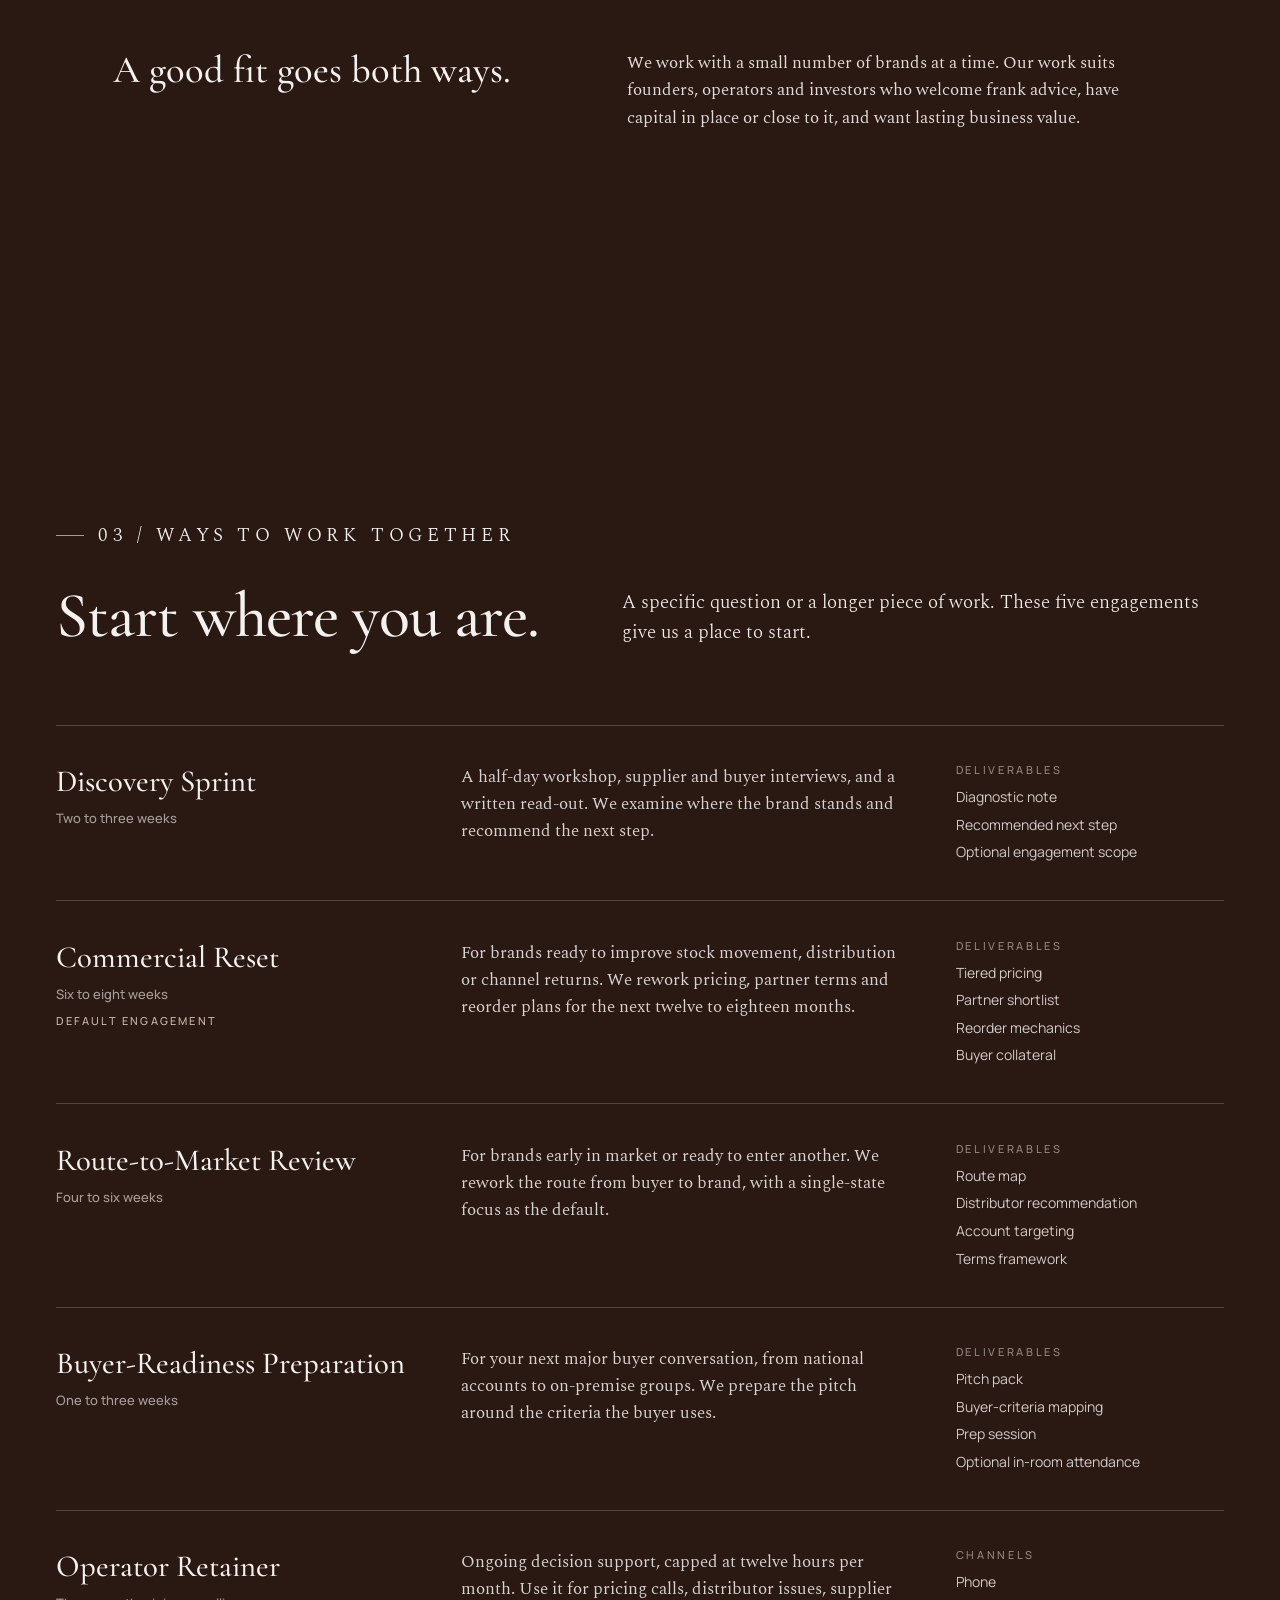
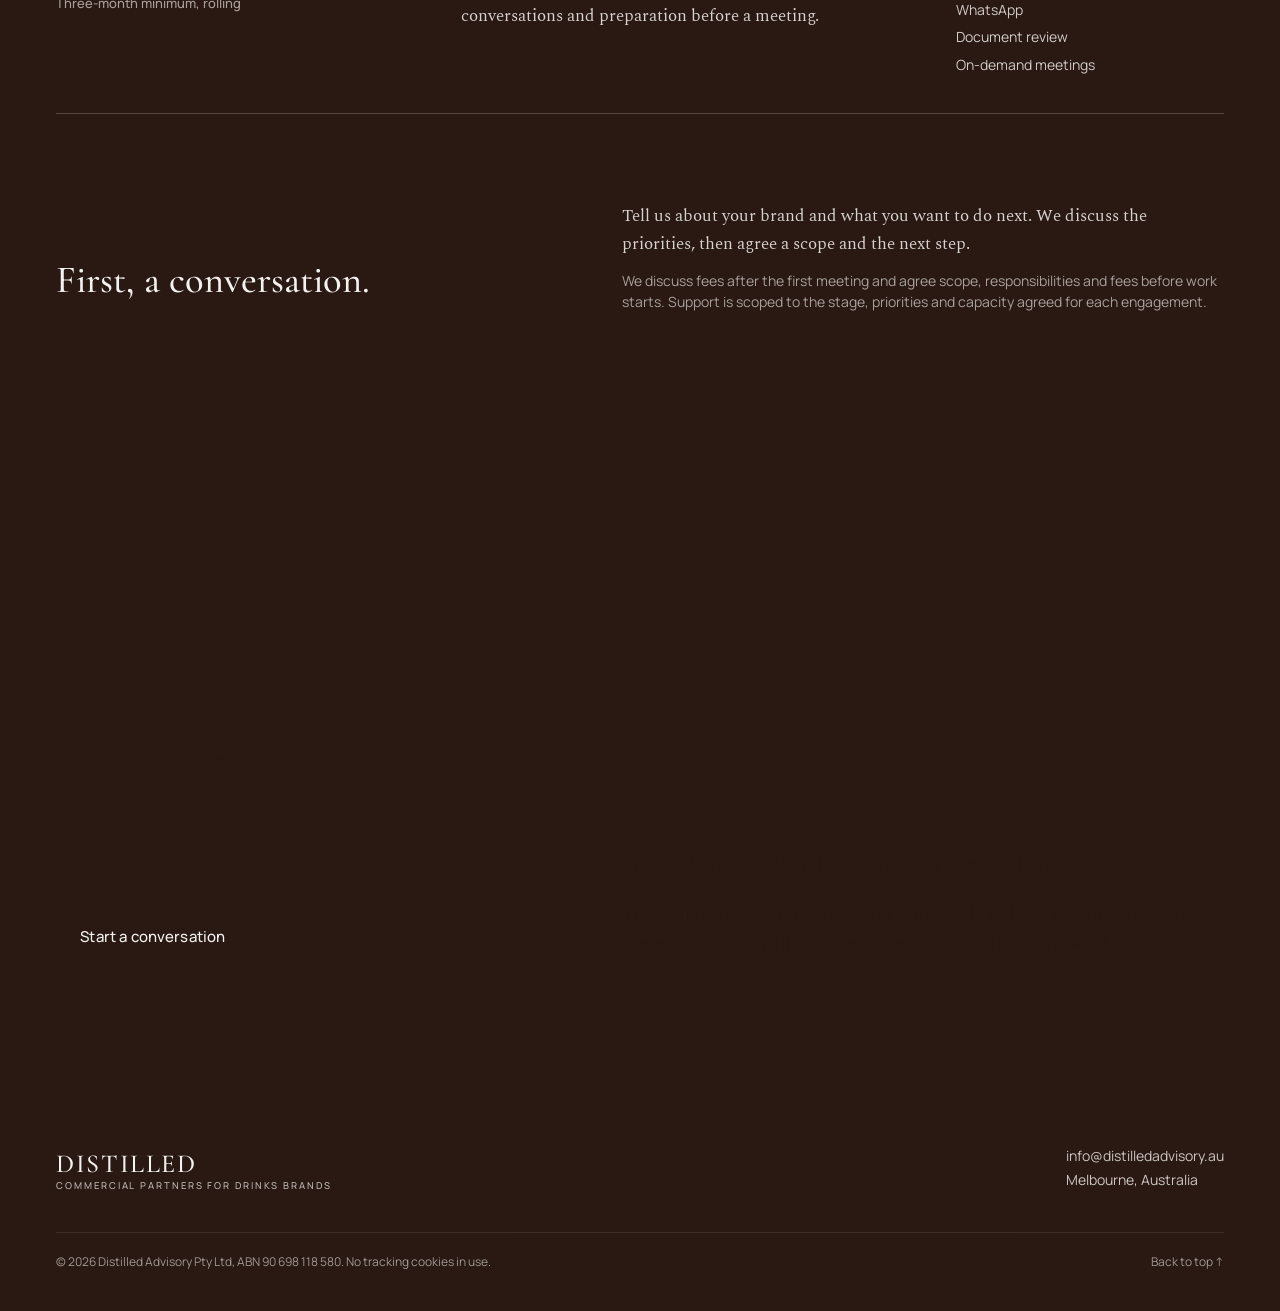
==== commit 1976cca9: "Replace site with the whisky and cream design New home, enquiry, thanks and 404 pages in Distilled's" ====
--- a/index.html
+++ b/index.html
@@ -2,573 +2,210 @@
 <html lang="en-AU">
 <head>
   <meta charset="utf-8">
-  <meta name="viewport" content="width=device-width, initial-scale=1, viewport-fit=cover">
-  <title>Distilled Advisory · Commercial strategy for independent drinks brands</title>
-  <meta name="description" content="Commercial strategy, route to market and practical support for independent drinks brands. Work directly with Ted Watkin at Distilled Advisory.">
-  <meta name="author" content="Distilled Advisory">
-  <meta name="theme-color" content="#0B0B0C">
-
+  <meta name="viewport" content="width=device-width, initial-scale=1">
+  <title>Distilled · Commercial partners for drinks brands</title>
+  <meta name="description" content="Distilled works with independent drinks brands on pricing, distribution and the commercial decisions that move a brand forward. Melbourne, Australia.">
   <link rel="canonical" href="https://distilledadvisory.au/">
-
   <meta property="og:type" content="website">
-  <meta property="og:site_name" content="Distilled Advisory">
-  <meta property="og:title" content="Distilled Advisory · Commercial strategy for independent drinks brands">
-  <meta property="og:description" content="Commercial strategy, route to market and practical support for independent drinks brands. Work directly with Ted Watkin.">
+  <meta property="og:site_name" content="Distilled">
+  <meta property="og:title" content="Distilled · Commercial partners for drinks brands">
+  <meta property="og:description" content="Distilled works with independent drinks brands on pricing, distribution and the commercial decisions that move a brand forward.">
   <meta property="og:image" content="https://distilledadvisory.au/assets/icons/og-image.svg">
   <meta property="og:url" content="https://distilledadvisory.au/">
-
   <meta name="twitter:card" content="summary_large_image">
-  <meta name="twitter:title" content="Distilled Advisory">
-  <meta name="twitter:description" content="Commercial strategy and practical support for independent drinks brands.">
+  <meta name="twitter:title" content="Distilled">
+  <meta name="twitter:description" content="Commercial partners for drinks brands.">
   <meta name="twitter:image" content="https://distilledadvisory.au/assets/icons/og-image.svg">
-
+  <meta name="theme-color" content="#2A1913">
   <link rel="icon" href="/assets/icons/favicon.svg" type="image/svg+xml">
-  <link rel="mask-icon" href="/assets/icons/favicon.svg" color="#0B0B0C">
   <link rel="apple-touch-icon" href="/assets/icons/apple-touch-icon.svg">
-
   <link rel="preconnect" href="https://fonts.googleapis.com">
   <link rel="preconnect" href="https://fonts.gstatic.com" crossorigin>
-
-  <link rel="stylesheet" href="/assets/css/styles.css?v=20261101">
+  <link rel="stylesheet" href="/assets/css/site.css?v=5">
 </head>
-<body>
-
-<a href="#main" class="skip-link">Skip to content</a>
-
-<header class="nav" id="nav">
-  <a href="/" class="nav__brand" aria-label="Distilled Advisory home">
-    <span class="nav__wordmark">DISTILLED</span>
-    <span class="nav__desc">Advisory &amp; Commercial Strategy</span>
-  </a>
-
-  <nav class="nav__links" aria-label="Primary">
-    <a href="#approach" class="nav__link">Approach</a>
-    <a href="#work" class="nav__link">Work</a>
-    <a href="#who" class="nav__link">Who it suits</a>
-    <a href="#engagement" class="nav__link">Engagement</a>
-    <a href="/enquire.html" class="nav__cta">Talk to Ted</a>
-  </nav>
-
-  <button class="nav__toggle" aria-label="Menu" aria-expanded="false" aria-controls="nav-drawer">
-    <span class="nav__toggle-bar"></span>
-  </button>
-</header>
-
-<aside class="nav-drawer" id="nav-drawer" aria-hidden="true">
-  <a href="#problem" class="nav-drawer__link">Problem</a>
-  <a href="#approach" class="nav-drawer__link">Approach</a>
-  <a href="#work" class="nav-drawer__link">Work</a>
-  <a href="#pathway" class="nav-drawer__link">Pathway</a>
-  <a href="#who" class="nav-drawer__link">Who this is for</a>
-  <a href="#engagement" class="nav-drawer__link">Engagement</a>
-  <a href="#contact" class="nav-drawer__link">Contact</a>
-  <a href="/enquire.html" class="nav-drawer__link">Talk to Ted</a>
-</aside>
-
-<main id="main">
-
-  <!-- ========== HERO ========== -->
-  <section class="hero" aria-label="Distilled Advisory">
-    <div class="hero__top">
-      <div class="hero__brand">
-        <div class="hero__wordmark">DISTILLED</div>
-        <div class="hero__rule"></div>
-        <div class="hero__desc">Advisory &amp; Commercial Strategy</div>
-      </div>
-      <div class="hero__meta">
-        Independent drinks brands<br>
-        Melbourne, Australia
-      </div>
+<body data-tone="accent">
+  <a class="skip" href="#main">Skip to content</a>
+
+  <header class="site-header">
+    <div class="wrap site-header__inner">
+      <a class="brand" href="/" aria-label="Distilled, home">
+        <span class="brand__word">DISTILLED</span>
+        <span class="brand__desc">Commercial partners for drinks brands</span>
+      </a>
+      <button class="menu-btn" type="button" aria-expanded="false" aria-controls="site-nav">Menu</button>
+      <nav class="nav" id="site-nav" aria-label="Main">
+        <a href="#work">The work</a>
+        <a href="#ted">About us</a>
+        <a href="#engagements">Ways to work together</a>
+        <a class="btn" href="enquire.html">Let’s talk</a>
+      </nav>
     </div>
-
-    <div class="hero__center">
-      <div class="hero__eyebrow">Commercial grounding</div>
-      <h1 class="hero__statement">
-        Commercial strategy.<br><em>Practical support.</em>
-      </h1>
-      <p class="hero__lede">
-        For independent drinks brands ready to grow. Work directly with Ted Watkin on pricing, supply and the right route to market, from the commercial plan to agreed work on the ground.
-      </p>
-      <div class="hero__actions">
-        <a href="/enquire.html" class="btn btn--light">Talk to Ted</a>
-        <a href="#engagement" class="btn btn--ghost-light">Ways to work together</a>
+  </header>
+
+  <main id="main">
+    <section class="chapter tone-accent hero" data-tone="accent" aria-labelledby="hero-title">
+      <div class="wrap hero__body">
+        <p class="eyebrow reveal"><span class="stroke"></span>Independent drinks brands · Melbourne, Australia</p>
+        <h1 id="hero-title" class="reveal">A good drink <em>is a good start.</em></h1>
+        <p class="hero__lead reveal">You know your brand and where you want to take it. We work with you on pricing, distribution and the decisions that get you there.</p>
+        <div class="hero__actions reveal">
+          <a class="btn btn--light" href="enquire.html">Let’s talk</a>
+          <a class="link" href="#work">Explore the work</a>
+        </div>
+      </div>
+      <div class="wrap">
+        <div class="hero__strip">
+          <ol>
+            <li><span class="n">01</span>Good conversations.</li>
+            <li><span class="n">02</span>Practical decisions.</li>
+            <li><span class="n">03</span>Work that moves things along.</li>
+          </ol>
+        </div>
+      </div>
+    </section>
+
+    <section id="work" class="chapter tone-paper section" data-tone="paper" aria-labelledby="work-title">
+      <div class="wrap">
+        <div class="section__head">
+          <p class="eyebrow reveal"><span class="stroke"></span>01 / The work</p>
+          <h2 id="work-title" class="reveal">Where do you want to take it?</h2>
+          <p class="reveal">A first launch. A new market. More from the accounts you already have. We start with your priorities and agree the work from there.</p>
+        </div>
+        <div class="lanes">
+          <a class="lane reveal" href="#engagements">
+            <span class="eyebrow">01 · Commercial structure</span>
+            <h3>Make the numbers work.</h3>
+            <p>Set prices across retail, on-premise and distributor channels. Understand the margin at each step, with allocation and reorder terms that support the plan.</p>
+            <span class="tags">Pricing · Margins · Partner terms</span>
+          </a>
+          <a class="lane reveal" href="#engagements">
+            <span class="eyebrow">02 · Route to market</span>
+            <h3>Find your place on the shelf.</h3>
+            <p>Choose the channels, distributors and accounts that suit your brand. Prepare for buyer conversations with a focused plan for one state, or two at most.</p>
+            <span class="tags">Distribution · Account priorities · Buyer preparation</span>
+          </a>
+          <a class="lane reveal" href="#engagements">
+            <span class="eyebrow">03 · Production and procurement</span>
+            <h3>Know who can make it happen.</h3>
+            <p>Compare suppliers for distilling, manufacturing and packaging. Examine costs, lead times, capacity and terms. We help with evaluation and introductions. Selected suppliers deliver production.</p>
+            <span class="tags">Supplier evaluation · Introductions · Supply planning</span>
+          </a>
+        </div>
+        <p class="after-note reveal">Advice, practical support, or both. We agree responsibilities and scope before the work starts.</p>
+      </div>
+    </section>
+
+    <section id="ted" class="chapter tone-paper section" data-tone="paper" aria-labelledby="ted-title" style="padding-top:0">
+      <div class="wrap">
+        <div class="founder founder--photo">
+          <!-- Photo chosen by Ted on 4 Nov 2026 from Astra's shortlist. Full scene kept: the interaction is the point. -->
+          <figure class="portrait portrait--photo reveal" data-swap="portrait">
+            <img class="photo"
+                 src="/assets/img/ted-pouring-at-the-bar-1800.jpg"
+                 srcset="assets/img/ted-pouring-at-the-bar-1000.jpg 1000w, /assets/img/ted-pouring-at-the-bar-1800.jpg 1800w"
+                 sizes="(max-width: 1240px) calc(100vw - 48px), 1200px"
+                 width="1800" height="1200" loading="lazy" decoding="async"
+                 alt="Ted Watkin smiling while pouring a drink behind a bar with two other people.">
+          </figure>
+          <div class="founder__head">
+            <p class="eyebrow reveal"><span class="stroke"></span>02 / The person behind the work</p>
+            <h2 id="ted-title" class="reveal">Meet Ted.</h2>
+            <p class="founder__name reveal">Edward (Ted) Watkin · Founder, Distilled</p>
+          </div>
+          <div class="founder__body">
+            <p class="reveal">Ted brings previous spirits sales and brand advocacy experience at Bacardi and Brown-Forman. That experience informs our approach to pricing, buyer preparation and account development.</p>
+            <p class="reveal">You work directly with Ted. Where agreed, practical support can include buyer conversations, tastings, staff training and account follow-up.</p>
+            <p class="founder__quote reveal">Good advice starts with an understanding of the people who buy, sell and serve your drinks.</p>
+            <p class="reveal"><a class="link" href="enquire.html">Let’s talk</a></p>
+          </div>
+        </div>
+
+        <!-- Proof: shown only once named clients have given written permission and testimonials are supplied. -->
+        <section class="proof" hidden data-swap="proof" aria-label="What clients say"></section>
+
+        <div class="fit reveal">
+          <h3>A good fit goes both ways.</h3>
+          <p>We work with a small number of brands at a time. Our work suits founders, operators and investors who welcome frank advice, have capital in place or close to it, and want lasting business value.</p>
+        </div>
+      </div>
+    </section>
+
+    <section id="engagements" class="chapter tone-ink section" data-tone="ink" aria-labelledby="eng-title">
+      <div class="wrap">
+        <div class="section__head">
+          <p class="eyebrow reveal"><span class="stroke"></span>03 / Ways to work together</p>
+          <h2 id="eng-title" class="reveal">Start where you are.</h2>
+          <p class="reveal">A specific question or a longer piece of work. These five engagements give us a place to start.</p>
+        </div>
+        <ol class="engagements">
+          <li class="engagement reveal">
+            <div><h3>Discovery Sprint</h3><span class="when">Two to three weeks</span></div>
+            <p>A half-day workshop, supplier and buyer interviews, and a written read-out. We examine where the brand stands and recommend the next step.</p>
+            <ul><li class="k">Deliverables</li><li>Diagnostic note</li><li>Recommended next step</li><li>Optional engagement scope</li></ul>
+          </li>
+          <li class="engagement reveal">
+            <div><h3>Commercial Reset</h3><span class="when">Six to eight weeks</span><span class="default">Default engagement</span></div>
+            <p>For brands ready to improve stock movement, distribution or channel returns. We rework pricing, partner terms and reorder plans for the next twelve to eighteen months.</p>
+            <ul><li class="k">Deliverables</li><li>Tiered pricing</li><li>Partner shortlist</li><li>Reorder mechanics</li><li>Buyer collateral</li></ul>
+          </li>
+          <li class="engagement reveal">
+            <div><h3>Route-to-Market Review</h3><span class="when">Four to six weeks</span></div>
+            <p>For brands early in market or ready to enter another. We rework the route from buyer to brand, with a single-state focus as the default.</p>
+            <ul><li class="k">Deliverables</li><li>Route map</li><li>Distributor recommendation</li><li>Account targeting</li><li>Terms framework</li></ul>
+          </li>
+          <li class="engagement reveal">
+            <div><h3>Buyer-Readiness Preparation</h3><span class="when">One to three weeks</span></div>
+            <p>For your next major buyer conversation, from national accounts to on-premise groups. We prepare the pitch around the criteria the buyer uses.</p>
+            <ul><li class="k">Deliverables</li><li>Pitch pack</li><li>Buyer-criteria mapping</li><li>Prep session</li><li>Optional in-room attendance</li></ul>
+          </li>
+          <li class="engagement reveal">
+            <div><h3>Operator Retainer</h3><span class="when">Three-month minimum, rolling</span></div>
+            <p>Ongoing decision support, capped at twelve hours per month. Use it for pricing calls, distributor issues, supplier conversations and preparation before a meeting.</p>
+            <ul><li class="k">Channels</li><li>Phone</li><li>WhatsApp</li><li>Document review</li><li>On-demand meetings</li></ul>
+          </li>
+        </ol>
+        <div class="start">
+          <h3 class="reveal">First, a conversation.</h3>
+          <div class="reveal">
+            <p>Tell us about your brand and what you want to do next. We discuss the priorities, then agree a scope and the next step.</p>
+            <p class="fee">We discuss fees after the first meeting and agree scope, responsibilities and fees before work starts. Support is scoped to the stage, priorities and capacity agreed for each engagement.</p>
+          </div>
+        </div>
+      </div>
+    </section>
+
+    <section id="contact" class="chapter tone-paper close" data-tone="paper" aria-labelledby="close-title">
+      <div class="wrap">
+        <p class="eyebrow reveal"><span class="stroke"></span>Over to you</p>
+        <h2 id="close-title" class="reveal">Let’s talk.</h2>
+        <div class="close__grid">
+          <div class="reveal">
+            <a class="btn btn--dark" href="enquire.html">Start a conversation</a>
+          </div>
+          <div class="reveal">
+            <p>Tell us about your brand and what you want to do next.</p>
+            <p class="close__reply">Ted will review your enquiry and reply within three business days. If there is a fit, we will arrange a conversation about the work.</p>
+          </div>
+        </div>
+      </div>
+    </section>
+  </main>
+
+  <footer class="site-footer">
+    <div class="wrap">
+      <div class="site-footer__row">
+        <a class="brand" href="/" aria-label="Distilled, home">
+          <span class="brand__word">DISTILLED</span>
+          <span class="brand__desc">Commercial partners for drinks brands</span>
+        </a>
+        <address><a href="mailto:info@distilledadvisory.au">info@distilledadvisory.au</a><br>Melbourne, Australia</address>
+      </div>
+      <div class="legal">
+        <span>© 2026 Distilled Advisory Pty Ltd, ABN 90 698 118 580. No tracking cookies in use.</span>
+        <a href="#main">Back to top ↑</a>
       </div>
     </div>
-
-    <div class="hero__bottom">
-      <div class="hero__bottom-item">Founders &middot; Family offices &middot; Operators</div>
-      <div class="hero__bottom-item">Selective by intent</div>
-    </div>
-  </section>
-
-  <!-- ========== OPERATOR'S VIEW ========== -->
-  <section class="section section--night" id="approach">
-    <div class="container">
-      <div class="section-header reveal">
-        <div class="section-header__meta">
-          <span class="section-header__num">01</span>
-          <span>An operator's view</span>
-        </div>
-        <h2 class="section-header__title">Work directly with Ted Watkin.</h2>
-        <p class="section-header__lede">
-          Distilled Advisory is led by Edward (Ted) Watkin, with spirits sales and brand advocacy experience at Bacardi and Brown-Forman. His previous roles inform a practical approach to pricing, buyer preparation and account development.
-        </p>
-      </div>
-
-      <div class="quote reveal">
-        <b>Ask the questions a buyer will ask, before the buyer asks them.</b>
-        <div class="quote__attr">Operating principle</div>
-      </div>
-
-      <div class="two-col reveal" style="margin-top: var(--space-9);">
-        <div class="two-col__body">
-          <p>
-            Start with the buyer, the producer and the unit cost. Then agree the priorities, responsibilities and scope before the work begins.
-          </p>
-        </div>
-        <div class="two-col__body">
-          <p>
-            Practical support can include buyer conversations, tastings, staff training and account follow-up where agreed. Each project has a defined market and remit. The retainer below is capped decision support.
-          </p>
-        </div>
-      </div>
-    </div>
-  </section>
-
-  <!-- ========== WHAT WE DO ========== -->
-  <section class="section section--bone" id="work">
-    <div class="container">
-      <div class="section-header reveal">
-        <div class="section-header__meta">
-          <span class="section-header__num">02</span>
-          <span>What we do</span>
-        </div>
-        <h2 class="section-header__title">The work, in three lanes.</h2>
-        <p class="section-header__lede">
-          Three disciplines, applied independently or together. Advisory and implementation responsibilities are agreed in the engagement scope.
-        </p>
-      </div>
-
-      <div class="tiles">
-        <article class="tile reveal">
-          <div class="tile__num">01 &middot; Production and procurement</div>
-          <h3 class="tile__title">Lower unit cost. Shorter lead times.</h3>
-          <div class="tile__rule"></div>
-          <p class="tile__body">
-            Supplier evaluation and introductions across distilling, manufacturing and packaging. Compare capability, lead times, unit costs and commercial terms. Production is delivered by the selected suppliers.
-          </p>
-        </article>
-
-        <article class="tile reveal">
-          <div class="tile__num">02 &middot; Commercial structure</div>
-          <h3 class="tile__title">Pricing, margin, terms.</h3>
-          <div class="tile__rule"></div>
-          <p class="tile__body">
-            Pricing across distributor, on-premise and retail tiers. Margin modelling, allocation and reorder terms that show what each channel needs to contribute.
-          </p>
-        </article>
-
-        <article class="tile reveal">
-          <div class="tile__num">03 &middot; Route to market</div>
-          <h3 class="tile__title">Where to play. How to enter. Who to enter through.</h3>
-          <div class="tile__rule"></div>
-          <p class="tile__body">
-            Distributor selection, channel priorities and account targeting, built from buyer back to brand. Single-state focus where it sharpens the answer. Two states maximum.
-          </p>
-        </article>
-      </div>
-    </div>
-  </section>
-
-  <!-- ========== ENGAGEMENT ========== -->
-  <section class="section section--paper" id="engagement">
-    <div class="container">
-      <div class="section-header reveal">
-        <div class="section-header__meta">
-          <span class="section-header__num">03</span>
-          <span>Engagement structures</span>
-        </div>
-        <h2 class="section-header__title">Five named engagements. One firm.</h2>
-        <p class="section-header__lede">
-          Choose a starting point for the decision in front of you. Scope, responsibilities and fees are agreed before work begins; fees are discussed after the first meeting.
-        </p>
-      </div>
-
-      <div class="engagements-list reveal">
-        <article class="engagement-row">
-          <div class="engagement-row__title">
-            <h3>Discovery Sprint</h3>
-            <div class="engagement-row__meta">Two to three weeks</div>
-          </div>
-          <p class="engagement-row__body">
-            A scoped diagnostic. Half-day workshop, supplier and buyer interviews, written read-out. A clear view of where the brand stands and the single next step we would take.
-          </p>
-          <div class="engagement-row__deliverables">
-            <div class="engagement-row__deliverables-label">Deliverables</div>
-            <ul class="engagement-row__deliverables-list">
-              <li>Diagnostic note</li>
-              <li>Recommended next step</li>
-              <li>Optional engagement scope</li>
-            </ul>
-          </div>
-        </article>
-
-        <article class="engagement-row">
-          <div class="engagement-row__title">
-            <h3>Commercial Reset</h3>
-            <div class="engagement-row__meta">Six to eight weeks</div>
-            <div class="engagement-row__default">Default engagement</div>
-          </div>
-          <p class="engagement-row__body">
-            For brands with stock to clear, distribution that has stalled, or a route to market that is not paying for itself. Pricing, partner terms and reorder plans rebuilt for the next twelve to eighteen months.
-          </p>
-          <div class="engagement-row__deliverables">
-            <div class="engagement-row__deliverables-label">Deliverables</div>
-            <ul class="engagement-row__deliverables-list">
-              <li>Tiered pricing</li>
-              <li>Partner shortlist</li>
-              <li>Reorder mechanics</li>
-              <li>Buyer collateral</li>
-            </ul>
-          </div>
-        </article>
-
-        <article class="engagement-row">
-          <div class="engagement-row__title">
-            <h3>Route-to-Market Review</h3>
-            <div class="engagement-row__meta">Four to six weeks</div>
-          </div>
-          <p class="engagement-row__body">
-            For brands early in market or moving between markets. The route is rebuilt from buyer back to brand. Single-state focus is the default. Depth in one market beats a thin presence in three.
-          </p>
-          <div class="engagement-row__deliverables">
-            <div class="engagement-row__deliverables-label">Deliverables</div>
-            <ul class="engagement-row__deliverables-list">
-              <li>Route map</li>
-              <li>Distributor recommendation</li>
-              <li>Account targeting</li>
-              <li>Terms framework</li>
-            </ul>
-          </div>
-        </article>
-
-        <article class="engagement-row">
-          <div class="engagement-row__title">
-            <h3>Buyer-Readiness Preparation</h3>
-            <div class="engagement-row__meta">One to three weeks</div>
-          </div>
-          <p class="engagement-row__body">
-            For brands going into a major buyer conversation. National accounts, group buyers, on-premise group submissions. The pitch is rebuilt from the buyer's evaluation criteria backwards.
-          </p>
-          <div class="engagement-row__deliverables">
-            <div class="engagement-row__deliverables-label">Deliverables</div>
-            <ul class="engagement-row__deliverables-list">
-              <li>Pitch pack</li>
-              <li>Buyer-criteria mapping</li>
-              <li>Prep session</li>
-              <li>Optional in-room attendance</li>
-            </ul>
-          </div>
-        </article>
-
-        <article class="engagement-row">
-          <div class="engagement-row__title">
-            <h3>Operator Retainer</h3>
-            <div class="engagement-row__meta">Three-month minimum, rolling</div>
-          </div>
-          <p class="engagement-row__body">
-            For founders who want a senior operator on the line for ongoing decision support without a full engagement. Capped at twelve hours per month. Pricing calls, distributor escalations, supplier conversations, pre-meeting prep.
-          </p>
-          <div class="engagement-row__deliverables">
-            <div class="engagement-row__deliverables-label">Channels</div>
-            <ul class="engagement-row__deliverables-list">
-              <li>Phone</li>
-              <li>WhatsApp</li>
-              <li>Document review</li>
-              <li>On-demand meetings</li>
-            </ul>
-          </div>
-        </article>
-      </div>
-    </div>
-  </section>
-
-  <!-- ========== WHO THIS IS FOR ========== -->
-  <section class="section section--bone" id="who">
-    <div class="container">
-      <div class="section-header reveal">
-        <div class="section-header__meta">
-          <span class="section-header__num">04</span>
-          <span>Who this is for</span>
-        </div>
-        <h2 class="section-header__title">Commercially open. Capital ready. Value oriented.</h2>
-      </div>
-
-      <div class="tiles">
-        <article class="tile reveal">
-          <div class="tile__num">01 &middot; Commercially open</div>
-          <h3 class="tile__title">Founders who want plain answers.</h3>
-          <div class="tile__rule"></div>
-          <p class="tile__body">
-            Founders who want a commercial read of what they have built, not validation of it. Willing to change direction when the evidence asks them to.
-          </p>
-        </article>
-
-        <article class="tile reveal">
-          <div class="tile__num">02 &middot; Capital ready</div>
-          <h3 class="tile__title">Capital placed or about to be placed.</h3>
-          <div class="tile__rule"></div>
-          <p class="tile__body">
-            Brands with capital placed or about to be placed. Family offices, investor groups, and well-prepared founder-led businesses. We protect that capital with the decisions that come before it is spent.
-          </p>
-        </article>
-
-        <article class="tile reveal">
-          <div class="tile__num">03 &middot; Value oriented</div>
-          <h3 class="tile__title">Building equity, not headlines.</h3>
-          <div class="tile__rule"></div>
-          <p class="tile__body">
-            Operators who measure progress in equity, distribution depth, and category position. Building a business that lasts, not a brand that trends.
-          </p>
-        </article>
-      </div>
-    </div>
-  </section>
-
-  <!-- ========== MARKET PROBLEM ========== -->
-  <section class="section section--paper" id="problem">
-    <div class="container">
-      <div class="section-header reveal">
-        <div class="section-header__meta">
-          <span class="section-header__num">05</span>
-          <span>The market problem</span>
-        </div>
-        <h2 class="section-header__title">Good products need a commercial plan.</h2>
-      </div>
-
-      <div class="two-col reveal">
-        <div class="two-col__body"><p>A promising product still needs pricing that works, reliable supply and a route to the right accounts. A listing alone does not make the business sustainable.</p></div>
-        <div class="two-col__body"><p>Distilled helps founders examine those decisions together, before committing capital or expanding into another market.</p></div>
-      </div>
-    </div>
-  </section>
-
-  <!-- ========== HOW WE SUPPORT FOUNDERS ========== -->
-  <section class="section section--paper" id="value">
-    <div class="container">
-      <div class="section-header reveal">
-        <div class="section-header__meta">
-          <span class="section-header__num">06</span>
-          <span>How we support founders</span>
-        </div>
-        <h2 class="section-header__title">Experience. Access. Judgment.</h2>
-      </div>
-
-      <div class="tiles">
-        <article class="tile reveal">
-          <div class="tile__num">01 &middot; Experience</div>
-          <h3 class="tile__title">Experience in spirits and hospitality.</h3>
-          <div class="tile__rule"></div>
-          <p class="tile__body">
-            Commercial advice informed by spirits sales and brand advocacy, with attention to the account, the buyer and the people serving the product.
-          </p>
-        </article>
-
-        <article class="tile reveal">
-          <div class="tile__num">02 &middot; Access</div>
-          <h3 class="tile__title">A working network, not a Rolodex.</h3>
-          <div class="tile__rule"></div>
-          <p class="tile__body">
-            Relevant supplier and commercial introductions, made carefully and when the brand is ready. An introduction is a starting point; preparation and follow-through matter.
-          </p>
-        </article>
-
-        <article class="tile reveal">
-          <div class="tile__num">03 &middot; Judgment</div>
-          <h3 class="tile__title">The unflashy answer.</h3>
-          <div class="tile__rule"></div>
-          <p class="tile__body">
-            A clear view of the options, costs and trade-offs, including when the better decision is to wait.
-          </p>
-        </article>
-      </div>
-    </div>
-  </section>
-
-  <!-- ========== PATHWAY ========== -->
-  <section class="section section--paper" id="pathway">
-    <div class="container">
-      <div class="section-header reveal">
-        <div class="section-header__meta">
-          <span class="section-header__num">07</span>
-          <span>The pathway</span>
-        </div>
-        <h2 class="section-header__title">Foundations. Readiness. Launch &amp; scale.</h2>
-        <p class="section-header__lede">
-          Engagements move through three phases. Founders can join at any one. Most benefit from beginning earlier than they think.
-        </p>
-      </div>
-
-      <div class="pathway reveal">
-        <div class="pathway__row">
-          <div class="pathway__num">01</div>
-          <h3 class="pathway__title">Foundations</h3>
-          <p class="pathway__body">
-            Commercial structure, pricing and margin, brand positioning, and the founding distribution plan. The work built before the first conversation with a buyer. Six to twelve weeks.
-          </p>
-        </div>
-        <div class="pathway__row">
-          <div class="pathway__num">02</div>
-          <h3 class="pathway__title">Readiness</h3>
-          <p class="pathway__body">
-            Buyer materials, sample programs, trade narrative, and the operating rhythm to support a launch. We pressure-test the brand against what a senior buyer will pull apart in the room.
-          </p>
-        </div>
-        <div class="pathway__row">
-          <div class="pathway__num">03</div>
-          <h3 class="pathway__title">Launch &amp; scale</h3>
-          <p class="pathway__body">
-            Distribution execution, account-by-account work, partner management, and the discipline to grow without losing margin. Support is scoped to the stage, priorities and capacity agreed for each engagement.
-          </p>
-        </div>
-      </div>
-    </div>
-  </section>
-
-  <!-- ========== RESULTS ========== -->
-  <section class="section section--night" id="results">
-    <div class="container">
-      <div class="section-header reveal">
-        <div class="section-header__meta">
-          <span class="section-header__num">08</span>
-          <span>Results, not noise</span>
-        </div>
-        <h2 class="section-header__title">Three outcomes the work is built to deliver.</h2>
-      </div>
-
-      <div class="tiles">
-        <article class="tile reveal">
-          <div class="tile__num">01 &middot; Time to market</div>
-          <h3 class="tile__title">A clearer path to market.</h3>
-          <div class="tile__rule"></div>
-          <p class="tile__body">
-            Prioritise the decisions, buyer preparation and supply requirements that stand between the brand and its next market.
-          </p>
-        </article>
-
-        <article class="tile reveal">
-          <div class="tile__num">02 &middot; Capital protection</div>
-          <h3 class="tile__title">The right spend, in the right order.</h3>
-          <div class="tile__rule"></div>
-          <p class="tile__body">
-            Capital deployed on the things that move the business. Distribution chosen for the brand, not the broker. Margin held through the channel rather than gifted to it.
-          </p>
-        </article>
-
-        <article class="tile reveal">
-          <div class="tile__num">03 &middot; Scalable supply chain</div>
-          <h3 class="tile__title">A supply position that holds.</h3>
-          <div class="tile__rule"></div>
-          <p class="tile__body">
-            Assess capacity, lead times and costs against the growth plan, so supplier choices account for what comes next.
-          </p>
-        </article>
-      </div>
-    </div>
-  </section>
-
-  <!-- ========== CONTACT ========== -->
-  <section class="section section--bone" id="contact">
-    <div class="container">
-      <div class="section-header reveal">
-        <div class="section-header__meta">
-          <span class="section-header__num">09</span>
-          <span>Start the conversation</span>
-        </div>
-      </div>
-
-      <div class="contact reveal">
-        <div>
-          <h2 class="contact__lead">Tell Ted what needs to move.</h2>
-          <p class="contact__body">
-            Share your stage, the decision in front of you and what you need help with. Ted will review your enquiry and reply within three business days. If there is a fit, the next step is a conversation about the work.
-          </p>
-          <div style="margin-top: var(--space-7);">
-            <a href="/enquire.html" class="btn btn--dark">Talk to Ted</a>
-          </div>
-        </div>
-
-        <div class="contact__points">
-          <div class="contact__point">
-            <div class="contact__point-label">By email</div>
-            <div class="contact__point-value">
-              <a href="mailto:info@distilledadvisory.au">info@distilledadvisory.au</a>
-            </div>
-          </div>
-          <div class="contact__point">
-            <div class="contact__point-label">Practice</div>
-            <div class="contact__point-value">Melbourne, Australia</div>
-          </div>
-          <div class="contact__point">
-            <div class="contact__point-label">Working hours</div>
-            <div class="contact__point-value">Monday to Friday, AEST</div>
-          </div>
-        </div>
-      </div>
-    </div>
-  </section>
-
-</main>
-
-<!-- ========== FOOTER ========== -->
-<footer class="footer">
-  <div class="footer__top">
-    <div>
-      <div class="footer__brand-wm">DISTILLED</div>
-      <div class="footer__brand-rule"></div>
-      <div class="footer__brand-desc">Advisory &amp; Commercial Strategy</div>
-      <p class="footer__brand-note">
-        Commercial strategy, route to market and practical support for independent drinks brands. Led by Edward (Ted) Watkin.
-      </p>
-    </div>
-
-    <div>
-      <div class="footer__col-label">Site</div>
-      <ul class="footer__list">
-        <li><a href="#problem">Problem</a></li>
-        <li><a href="#approach">Approach</a></li>
-        <li><a href="#work">What we do</a></li>
-        <li><a href="#pathway">Pathway</a></li>
-        <li><a href="#engagement">Engagement</a></li>
-      </ul>
-    </div>
-
-    <div>
-      <div class="footer__col-label">Contact</div>
-      <ul class="footer__list">
-        <li><a href="mailto:info@distilledadvisory.au">info@distilledadvisory.au</a></li>
-        <li><a href="/enquire.html">Talk to Ted</a></li>
-        <li><span>Melbourne, Australia</span></li>
-      </ul>
-    </div>
-
-    <div>
-      <div class="footer__col-label">Practice</div>
-      <ul class="footer__list">
-        <li><span>Selective by intent</span></li>
-        <li><span>By introduction or enquiry</span></li>
-        <li><span>Mon to Fri, AEST</span></li>
-      </ul>
-    </div>
-  </div>
-
-  <div class="footer__bottom">
-    <div>&copy; 2026 Distilled Advisory Pty Ltd, ABN 90 698 118 580.</div>
-    <div>Privacy notice &middot; No tracking cookies in use.</div>
-    <div class="footer__d" aria-hidden="true">D</div>
-  </div>
-</footer>
-
-<script src="/assets/js/site.js?v=20261101" defer></script>
+  </footer>
+  <script src="/assets/js/site.js?v=5"></script>
 </body>
 </html>
--- a/assets/css/site.css
+++ b/assets/css/site.css
@@ -0,0 +1,279 @@
+/* Distilled site. Own code, built from the Distilled design system tokens.
+   Layout reference: forerunnerventures.com (studied, not copied). */
+
+@import url('https://fonts.googleapis.com/css2?family=Cormorant+Garamond:ital,wght@0,400;0,500;0,600;1,400;1,500&family=Spectral:ital,wght@0,300;0,400;1,300&family=Manrope:wght@400;500;600&display=swap');
+
+:root {
+  /* Whisky and cream (design system Whisky tokens, 4 Nov 2026): Whisky is the only dark, for text, panels and backgrounds. */
+  --ink-900: #2A1913;
+  --ink-800: #3A251C;
+  --ink-700: #4E3427;
+  --ink-500: #7E6A5E;
+  --paper-300: #D7D5CF;
+  --paper-200: #ECEBE7;
+  --paper-100: #F4F2EF;
+  --paper-50: #FAFBF5;
+
+  --accent: var(--ink-900);
+  --accent-soft: #C9B8A6;
+
+  --font-display: 'Cormorant Garamond', Georgia, serif;
+  --font-body: 'Spectral', Georgia, serif;
+  --font-sans: 'Manrope', -apple-system, BlinkMacSystemFont, system-ui, sans-serif;
+
+  --type-hero: clamp(48px, 8.4vw, 124px);
+  --type-display: clamp(38px, 5vw, 72px);
+  --type-h2: clamp(28px, 3vw, 40px);
+  --type-h3: clamp(22px, 2vw, 26px);
+  --type-lead: clamp(18px, 1.5vw, 21px);
+  --type-body: 17px;
+  --type-small: 14px;
+  --type-label: 11px;
+
+  --gutter: clamp(20px, 4.4vw, 64px);
+  --max: 1320px;
+  --ease: cubic-bezier(0.32, 0.08, 0.24, 1);
+  --d1: 120ms;
+  --d2: 220ms;
+  --d3: 360ms;
+}
+
+*, *::before, *::after { box-sizing: border-box; }
+html { -webkit-text-size-adjust: 100%; scroll-behavior: smooth; }
+@media (prefers-reduced-motion: reduce) { html { scroll-behavior: auto; } }
+body {
+  margin: 0;
+  background: var(--paper-100);
+  color: var(--ink-900);
+  font: 400 var(--type-body)/1.6 var(--font-body);
+  -webkit-font-smoothing: antialiased;
+  text-rendering: optimizeLegibility;
+  transition: background-color var(--d3) var(--ease);
+}
+img, svg { display: block; max-width: 100%; }
+a { color: inherit; }
+p { margin: 0; }
+h1, h2, h3 { margin: 0; font-family: var(--font-display); font-weight: 500; text-wrap: balance; }
+:focus-visible { outline: 2px solid currentColor; outline-offset: 3px; }
+
+.skip { position: absolute; left: -9999px; top: 0; }
+.skip:focus { left: 16px; top: 16px; z-index: 100; background: var(--paper-50); color: var(--ink-900); padding: 10px 14px; font: 500 14px var(--font-sans); }
+
+.wrap { width: 100%; max-width: var(--max); margin: 0 auto; padding: 0 var(--gutter); }
+
+/* ---------- Labels and the signature stroke ---------- */
+.eyebrow {
+  display: flex; align-items: center; gap: 14px; flex-wrap: wrap;
+  font: 500 var(--type-label)/1.4 var(--font-sans);
+  letter-spacing: 0.24em; text-transform: uppercase;
+}
+.stroke { display: inline-block; width: 28px; height: 1px; background: currentColor; opacity: 0.6; }
+.tags { font: 500 12px/1.5 var(--font-sans); letter-spacing: 0.04em; opacity: 0.66; }
+
+/* ---------- Chapters (tones) ---------- */
+.tone-accent { background: var(--accent); color: var(--paper-100); }
+.tone-paper  { background: var(--paper-100); color: var(--ink-900); }
+.tone-ink    { background: var(--ink-900); color: var(--paper-100); }
+/* With JS, the page itself changes colour between chapters, as on the reference site. */
+html.js .chapter { background: transparent; }
+html.js body[data-tone="accent"] { background: var(--accent); }
+html.js body[data-tone="paper"]  { background: var(--paper-100); }
+html.js body[data-tone="ink"]    { background: var(--ink-900); }
+.chapter { transition: color var(--d3) var(--ease); }
+
+/* ---------- Buttons ---------- */
+.btn {
+  display: inline-flex; align-items: center; gap: 10px;
+  font: 500 15px/1 var(--font-sans); letter-spacing: 0.01em;
+  text-decoration: none; padding: 16px 24px; border: 0; border-radius: 0; cursor: pointer;
+  transition: background-color var(--d2) var(--ease), color var(--d2) var(--ease);
+}
+.btn--light { background: var(--paper-100); color: var(--ink-900); }
+.btn--light:hover { background: var(--paper-300); }
+.btn--dark { background: var(--ink-900); color: var(--paper-100); }
+.btn--dark:hover { background: var(--ink-700); }
+.link {
+  font: 500 15px/1 var(--font-sans); text-decoration: none;
+  background: linear-gradient(currentColor, currentColor) 0 100% / 100% 1px no-repeat;
+  padding-bottom: 6px; transition: background-size var(--d2) var(--ease);
+}
+.link:hover { background-size: 28px 1px; }
+
+/* ---------- Header ---------- */
+.site-header {
+  position: fixed; inset: 0 0 auto 0; z-index: 50; color: var(--paper-100);
+  transition: color var(--d3) var(--ease), background-color var(--d3) var(--ease);
+}
+.site-header.is-light { color: var(--ink-900); }
+.site-header.is-scrolled { background: var(--hdr-bg, transparent); }
+.site-header__inner { display: flex; align-items: center; justify-content: space-between; gap: 24px; height: 76px; }
+.brand { text-decoration: none; display: flex; flex-direction: column; gap: 3px; }
+.brand__word { font: 500 26px/1 var(--font-display); letter-spacing: 0.06em; }
+.brand__desc { font: 500 9.5px/1.2 var(--font-sans); letter-spacing: 0.2em; text-transform: uppercase; opacity: 0.72; }
+.nav { display: flex; align-items: center; gap: 30px; }
+.nav a:not(.btn) { font: 500 14px/1 var(--font-sans); text-decoration: none; opacity: 0.82; transition: opacity var(--d1) var(--ease); }
+.nav a:not(.btn):hover { opacity: 1; }
+.nav .btn { padding: 12px 18px; font-size: 14px; }
+.site-header:not(.is-light) .nav .btn { background: var(--paper-100); color: var(--ink-900); }
+.site-header.is-light .nav .btn { background: var(--ink-900); color: var(--paper-100); }
+.menu-btn { display: none; background: none; border: 0; color: inherit; font: 500 14px var(--font-sans); padding: 10px 0; cursor: pointer; }
+
+@media (max-width: 860px) {
+  .menu-btn { display: block; }
+  .nav {
+    position: fixed; inset: 76px 0 auto 0; flex-direction: column; align-items: flex-start; gap: 0;
+    background: var(--ink-900); color: var(--paper-100); padding: 8px var(--gutter) 28px;
+    display: none;
+  }
+  .nav.is-open { display: flex; }
+  .nav a:not(.btn) { font-size: 20px; font-family: var(--font-display); padding: 14px 0; width: 100%; border-bottom: 1px solid rgba(244,242,239,.14); opacity: 1; }
+  .nav .btn { margin-top: 20px; background: var(--paper-100) !important; color: var(--ink-900) !important; }
+}
+
+/* ---------- Hero ---------- */
+.hero { min-height: 100svh; display: flex; flex-direction: column; justify-content: flex-end; padding: 140px 0 0; }
+.hero__body { display: grid; grid-template-columns: minmax(0, 1fr); gap: 36px; padding-bottom: clamp(56px, 9vh, 112px); }
+.hero h1 { font-size: var(--type-hero); line-height: 0.98; letter-spacing: -0.02em; font-weight: 500; max-width: 12ch; }
+.hero h1 em { display: block; font-style: italic; font-weight: 400; color: var(--accent-soft); }
+.hero__lead { font: 300 var(--type-lead)/1.55 var(--font-body); max-width: 34em; opacity: 0.9; }
+.hero__actions { display: flex; align-items: center; gap: 28px; flex-wrap: wrap; }
+.hero__strip { border-top: 1px solid rgba(244,242,239,.18); }
+.hero__strip ol { list-style: none; margin: 0; padding: 0; display: grid; grid-template-columns: repeat(3, minmax(0, 1fr)); }
+.hero__strip li { padding: 22px 24px 26px 0; font: 400 clamp(18px, 1.6vw, 22px)/1.3 var(--font-display); }
+.hero__strip li + li { padding-left: 24px; border-left: 1px solid rgba(244,242,239,.18); }
+.hero__strip .n { display: block; font: 500 var(--type-label)/1 var(--font-sans); letter-spacing: .24em; opacity: .6; margin-bottom: 10px; }
+@media (max-width: 720px) {
+  .hero__strip ol { grid-template-columns: 1fr; }
+  .hero__strip li, .hero__strip li + li { padding: 16px 0; border-left: 0; }
+  .hero__strip li + li { border-top: 1px solid rgba(244,242,239,.18); }
+}
+
+/* ---------- Sections ---------- */
+.section { padding: clamp(96px, 13vw, 176px) 0; }
+.section__head { display: grid; grid-template-columns: minmax(0, 5fr) minmax(0, 6fr); gap: 32px 64px; align-items: end; margin-bottom: clamp(48px, 6vw, 88px); }
+.section__head .eyebrow { grid-column: 1 / -1; }
+.section__head h2 { font-size: var(--type-display); line-height: 1.02; letter-spacing: -0.015em; }
+.section__head p { font: 300 var(--type-lead)/1.55 var(--font-body); max-width: 32em; opacity: .88; }
+@media (max-width: 860px) { .section__head { grid-template-columns: 1fr; align-items: start; } }
+
+/* Service lanes: flat recessed panels, numbered */
+.lanes { display: grid; grid-template-columns: repeat(3, minmax(0, 1fr)); gap: 16px; }
+.lane {
+  background: var(--paper-200); padding: clamp(24px, 2.6vw, 36px); display: flex; flex-direction: column; gap: 16px; min-height: 360px;
+  text-decoration: none; transition: background-color var(--d2) var(--ease);
+}
+.lane:hover { background: var(--paper-300); }
+.lane .eyebrow { opacity: .7; }
+.lane h3 { font-size: var(--type-h2); line-height: 1.08; margin-top: auto; }
+.lane p { font-size: 16px; line-height: 1.6; opacity: .86; }
+.after-note { margin-top: 28px; font: 400 15px/1.5 var(--font-sans); opacity: .72; }
+@media (max-width: 960px) { .lanes { grid-template-columns: 1fr; } .lane { min-height: 0; } .lane h3 { margin-top: 12px; } }
+
+/* Founder */
+.founder { display: grid; grid-template-columns: minmax(0, 5fr) minmax(0, 6fr); gap: clamp(40px, 6vw, 96px); align-items: start; }
+.portrait { position: relative; aspect-ratio: 4 / 5; background: var(--ink-900); color: var(--paper-100); display: grid; place-items: center; overflow: hidden; }
+.portrait img.photo { position: absolute; inset: 0; width: 100%; height: 100%; object-fit: cover; }
+.portrait .mark { width: 38%; opacity: .9; }
+.portrait figcaption { position: absolute; left: 20px; bottom: 18px; font: 500 var(--type-label)/1 var(--font-sans); letter-spacing: .24em; text-transform: uppercase; opacity: .6; }
+.founder__body { display: flex; flex-direction: column; gap: 24px; padding-top: 8px; }
+.founder__body h2 { font-size: var(--type-display); line-height: 1; letter-spacing: -0.015em; }
+.founder__name { font: 500 14px/1.4 var(--font-sans); letter-spacing: .02em; opacity: .7; }
+.founder__quote { font: 400 italic clamp(24px, 2.4vw, 32px)/1.25 var(--font-display); padding-top: 24px; border-top: 1px solid rgba(42,25,19,.18); }
+.founder__body p:not(.founder__name):not(.founder__quote) { max-width: 34em; opacity: .88; }
+@media (max-width: 860px) { .founder { grid-template-columns: 1fr; } .portrait { max-width: 440px; } }
+
+/* Founder with a wide candid photo: full scene across the top, heading left, story right */
+.founder--photo { row-gap: clamp(32px, 4vw, 56px); }
+.portrait--photo { grid-column: 1 / -1; aspect-ratio: 3 / 2; margin: 0; background: var(--paper-300); }
+.founder__head { display: flex; flex-direction: column; gap: 24px; }
+.founder__head h2 { font-size: var(--type-display); line-height: 1; letter-spacing: -0.015em; }
+.founder--photo .founder__body { padding-top: 0; }
+@media (max-width: 860px) { .portrait--photo { max-width: none; } .founder--photo { row-gap: 24px; } }
+
+/* Good-fit card: the one accent panel on paper */
+.fit {
+  margin-top: clamp(72px, 9vw, 128px); background: var(--accent); color: var(--paper-100);
+  display: grid; grid-template-columns: minmax(0, 5fr) minmax(0, 6fr); gap: 24px 64px; padding: clamp(32px, 4.4vw, 64px);
+}
+.fit h3 { font-size: var(--type-h2); line-height: 1.08; }
+.fit p { opacity: .9; max-width: 34em; }
+@media (max-width: 860px) { .fit { grid-template-columns: 1fr; } }
+
+/* Testimonials and named clients: hidden until real, permitted content exists */
+.proof[hidden] { display: none; }
+
+/* Engagements: list rows on ink */
+.engagements { list-style: none; margin: 0; padding: 0; border-top: 1px solid rgba(244,242,239,.2); }
+.engagement { display: grid; grid-template-columns: minmax(0, 4fr) minmax(0, 5fr) minmax(0, 3fr); gap: 16px 48px; padding: clamp(28px, 3vw, 40px) 0; border-bottom: 1px solid rgba(244,242,239,.2); }
+.engagement h3 { font-size: clamp(26px, 2.4vw, 34px); line-height: 1.15; }
+.engagement .when { display: block; margin-top: 10px; font: 500 13px/1.4 var(--font-sans); opacity: .62; }
+.engagement .default { display: inline-block; margin-top: 12px; font: 500 var(--type-label)/1 var(--font-sans); letter-spacing: .2em; text-transform: uppercase; color: var(--accent-soft); }
+.engagement p { opacity: .86; }
+.engagement ul { list-style: none; margin: 0; padding: 0; display: flex; flex-direction: column; gap: 8px; font: 400 14px/1.4 var(--font-sans); }
+.engagement ul li { opacity: .82; }
+.engagement .k { display: block; font: 500 var(--type-label)/1 var(--font-sans); letter-spacing: .24em; text-transform: uppercase; opacity: .5; margin-bottom: 4px; }
+@media (max-width: 960px) { .engagement { grid-template-columns: 1fr; } }
+.start { display: grid; grid-template-columns: minmax(0, 5fr) minmax(0, 6fr); gap: 24px 64px; margin-top: clamp(56px, 7vw, 96px); align-items: end; }
+.start h3 { font-size: var(--type-h2); }
+.start p { opacity: .86; }
+.start .fee { font: 400 14px/1.5 var(--font-sans); opacity: .62; margin-top: 12px; }
+@media (max-width: 860px) { .start { grid-template-columns: 1fr; } }
+
+/* Close */
+.close { padding: clamp(112px, 15vw, 200px) 0 clamp(80px, 10vw, 136px); }
+.close h2 { font-size: var(--type-hero); line-height: .98; letter-spacing: -0.02em; margin: 28px 0 32px; }
+.close__grid { display: grid; grid-template-columns: minmax(0, 5fr) minmax(0, 6fr); gap: 32px 64px; align-items: end; }
+.close__grid p { font: 300 var(--type-lead)/1.55 var(--font-body); opacity: .9; max-width: 30em; }
+.close__reply { margin-top: 20px; font: 400 14px/1.5 var(--font-sans); opacity: .66; }
+@media (max-width: 860px) { .close__grid { grid-template-columns: 1fr; } }
+
+/* Footer */
+.site-footer { background: var(--ink-900); color: var(--paper-100); padding: 56px 0 40px; }
+.site-footer__row { display: flex; flex-wrap: wrap; justify-content: space-between; gap: 28px; align-items: flex-end; }
+.site-footer address { font: 400 14px/1.7 var(--font-sans); font-style: normal; opacity: .8; }
+.site-footer address a { text-decoration: none; }
+.legal { margin-top: 40px; padding-top: 20px; border-top: 1px solid rgba(244,242,239,.16); display: flex; flex-wrap: wrap; justify-content: space-between; gap: 12px; font: 400 12px/1.5 var(--font-sans); opacity: .58; }
+.legal a { text-decoration: none; }
+
+/* ---------- Enquiry page ---------- */
+.enquire { padding: 160px 0 clamp(80px, 10vw, 136px); }
+.enquire__grid { display: grid; grid-template-columns: minmax(0, 5fr) minmax(0, 6fr); gap: clamp(40px, 6vw, 96px); align-items: start; }
+.enquire h1 { font-size: var(--type-display); line-height: 1; letter-spacing: -0.015em; margin: 24px 0; }
+.enquire__intro > p:not(.eyebrow) { font: 300 var(--type-lead)/1.55 var(--font-body); opacity: .88; }
+.steps { list-style: none; margin: 40px 0 0; padding: 0; border-top: 1px solid rgba(42,25,19,.18); }
+.steps li { display: grid; grid-template-columns: 48px 1fr; gap: 8px; padding: 18px 0; border-bottom: 1px solid rgba(42,25,19,.18); font: 400 15px/1.5 var(--font-sans); }
+.steps .n { font: 500 var(--type-label)/1.9 var(--font-sans); letter-spacing: .24em; opacity: .55; }
+@media (max-width: 860px) { .enquire__grid { grid-template-columns: 1fr; } }
+
+.form { display: flex; flex-direction: column; gap: 22px; background: var(--paper-50); padding: clamp(24px, 3.4vw, 48px); }
+.form__hp { position: absolute; left: -9999px; }
+.form__field { display: flex; flex-direction: column; gap: 8px; }
+.form__label { font: 500 13px/1.3 var(--font-sans); letter-spacing: .02em; }
+.form__required { font-weight: 400; opacity: .55; margin-left: 6px; }
+.form__input, .form__select, .form__textarea {
+  font: 400 16px/1.5 var(--font-sans); color: var(--ink-900); background: var(--paper-100);
+  border: 0; border-bottom: 1px solid rgba(42,25,19,.42); border-radius: 0; padding: 12px 14px; width: 100%;
+  transition: background-color var(--d2) var(--ease), border-color var(--d2) var(--ease);
+}
+.form__input:focus, .form__select:focus, .form__textarea:focus { outline: none; background: var(--paper-200); border-bottom-color: var(--ink-900); }
+.form__input:user-invalid, .form__select:user-invalid, .form__textarea:user-invalid { border-bottom-color: #8A2B1F; }
+.form__optional { border-top: 1px solid rgba(42,25,19,.18); border-bottom: 1px solid rgba(42,25,19,.18); padding: 4px 0; }
+.form__optional summary { cursor: pointer; padding: 14px 0; font: 500 14px var(--font-sans); }
+.form__optional[open] { padding-bottom: 20px; }
+.form__optional .form__field { margin-top: 18px; }
+.form__note { font: 400 13.5px/1.55 var(--font-sans); opacity: .7; }
+.form__actions { display: flex; flex-wrap: wrap; align-items: center; gap: 24px; }
+.form__submit { font-family: var(--font-sans); }
+
+/* Simple pages */
+.simple { min-height: 100svh; display: flex; align-items: flex-end; padding: 160px 0 clamp(80px, 10vw, 136px); }
+.simple h1 { font-size: var(--type-hero); line-height: .98; letter-spacing: -0.02em; margin: 24px 0 28px; }
+.simple p { font: 300 var(--type-lead)/1.55 var(--font-body); max-width: 30em; opacity: .9; margin-bottom: 36px; }
+
+/* ---------- Entrance: opacity plus 2px, per the brand's motion rules ---------- */
+html.js .reveal { opacity: 0; transform: translateY(2px); transition: opacity var(--d3) var(--ease), transform var(--d3) var(--ease); }
+html.js .reveal.is-in { opacity: 1; transform: none; }
+@media (prefers-reduced-motion: reduce) {
+  html.js .reveal { opacity: 1; transform: none; transition: none; }
+  body, .chapter, .site-header { transition: none; }
+}
